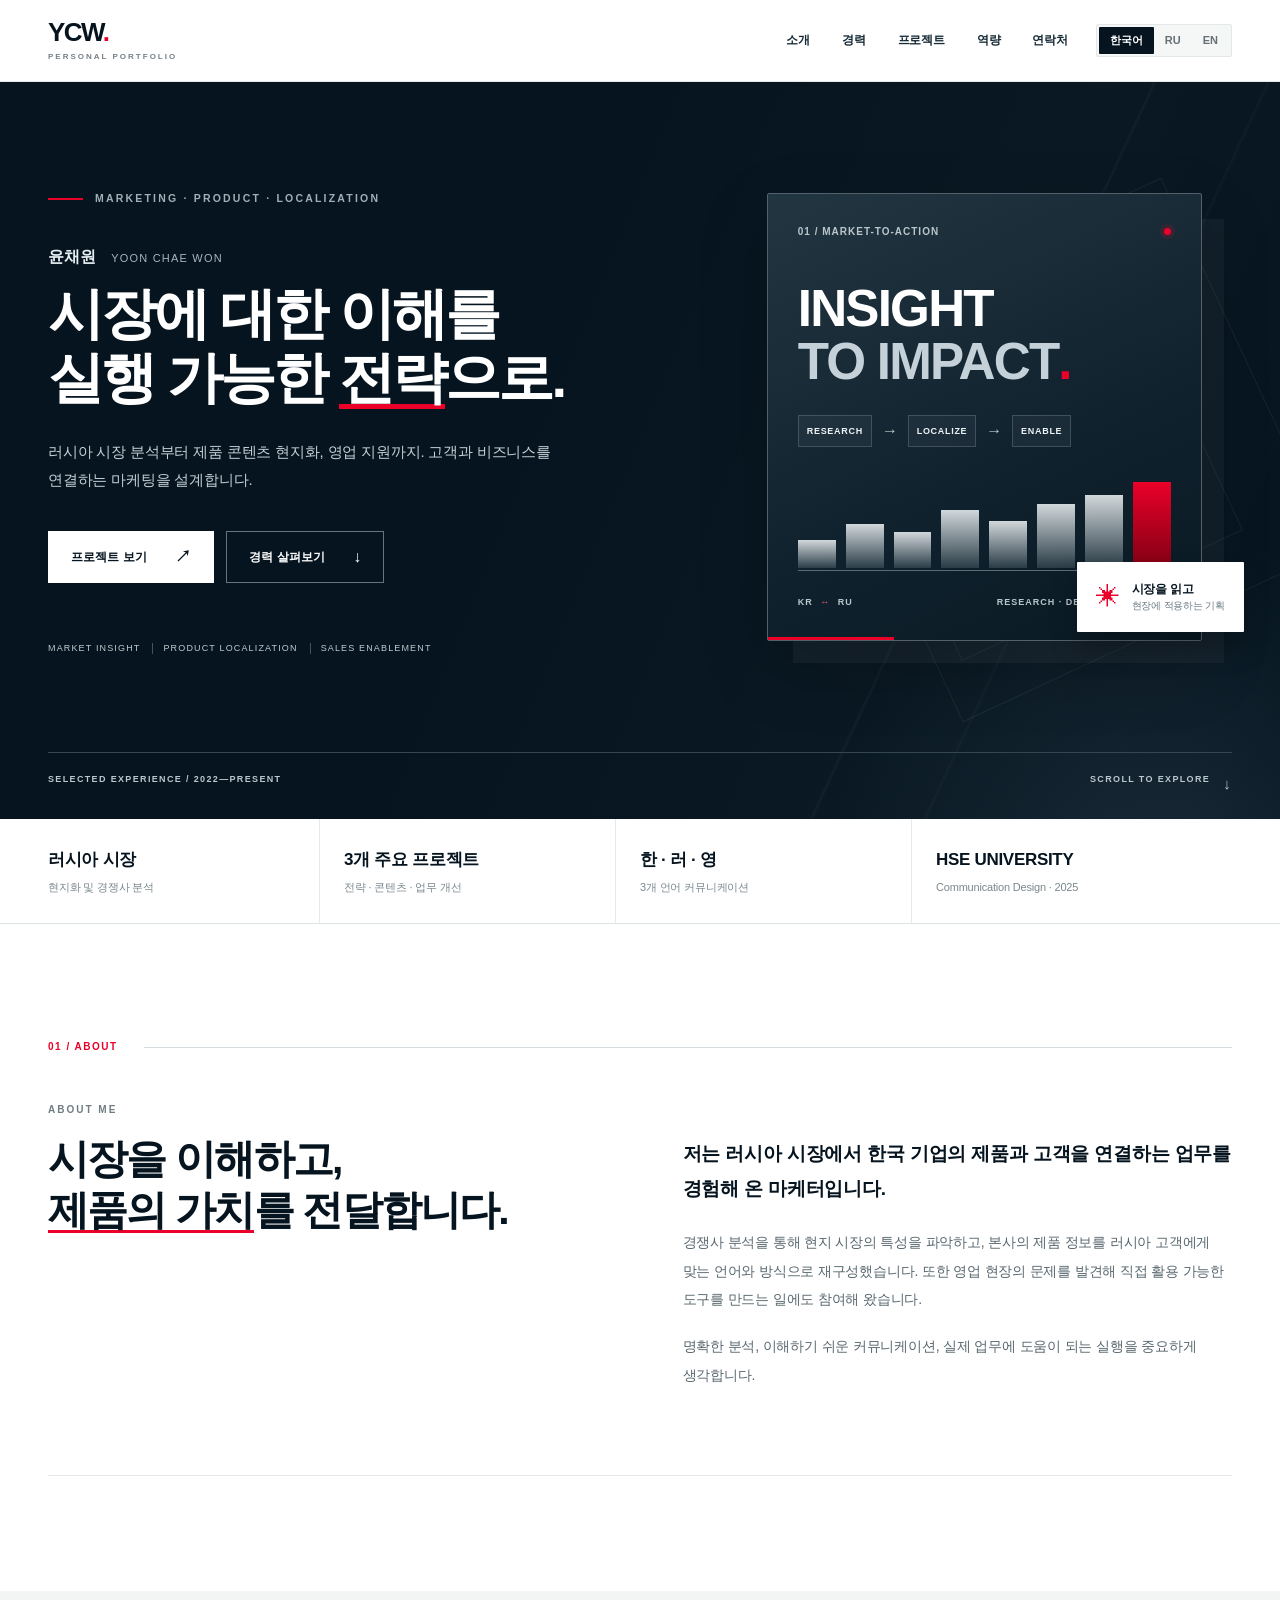
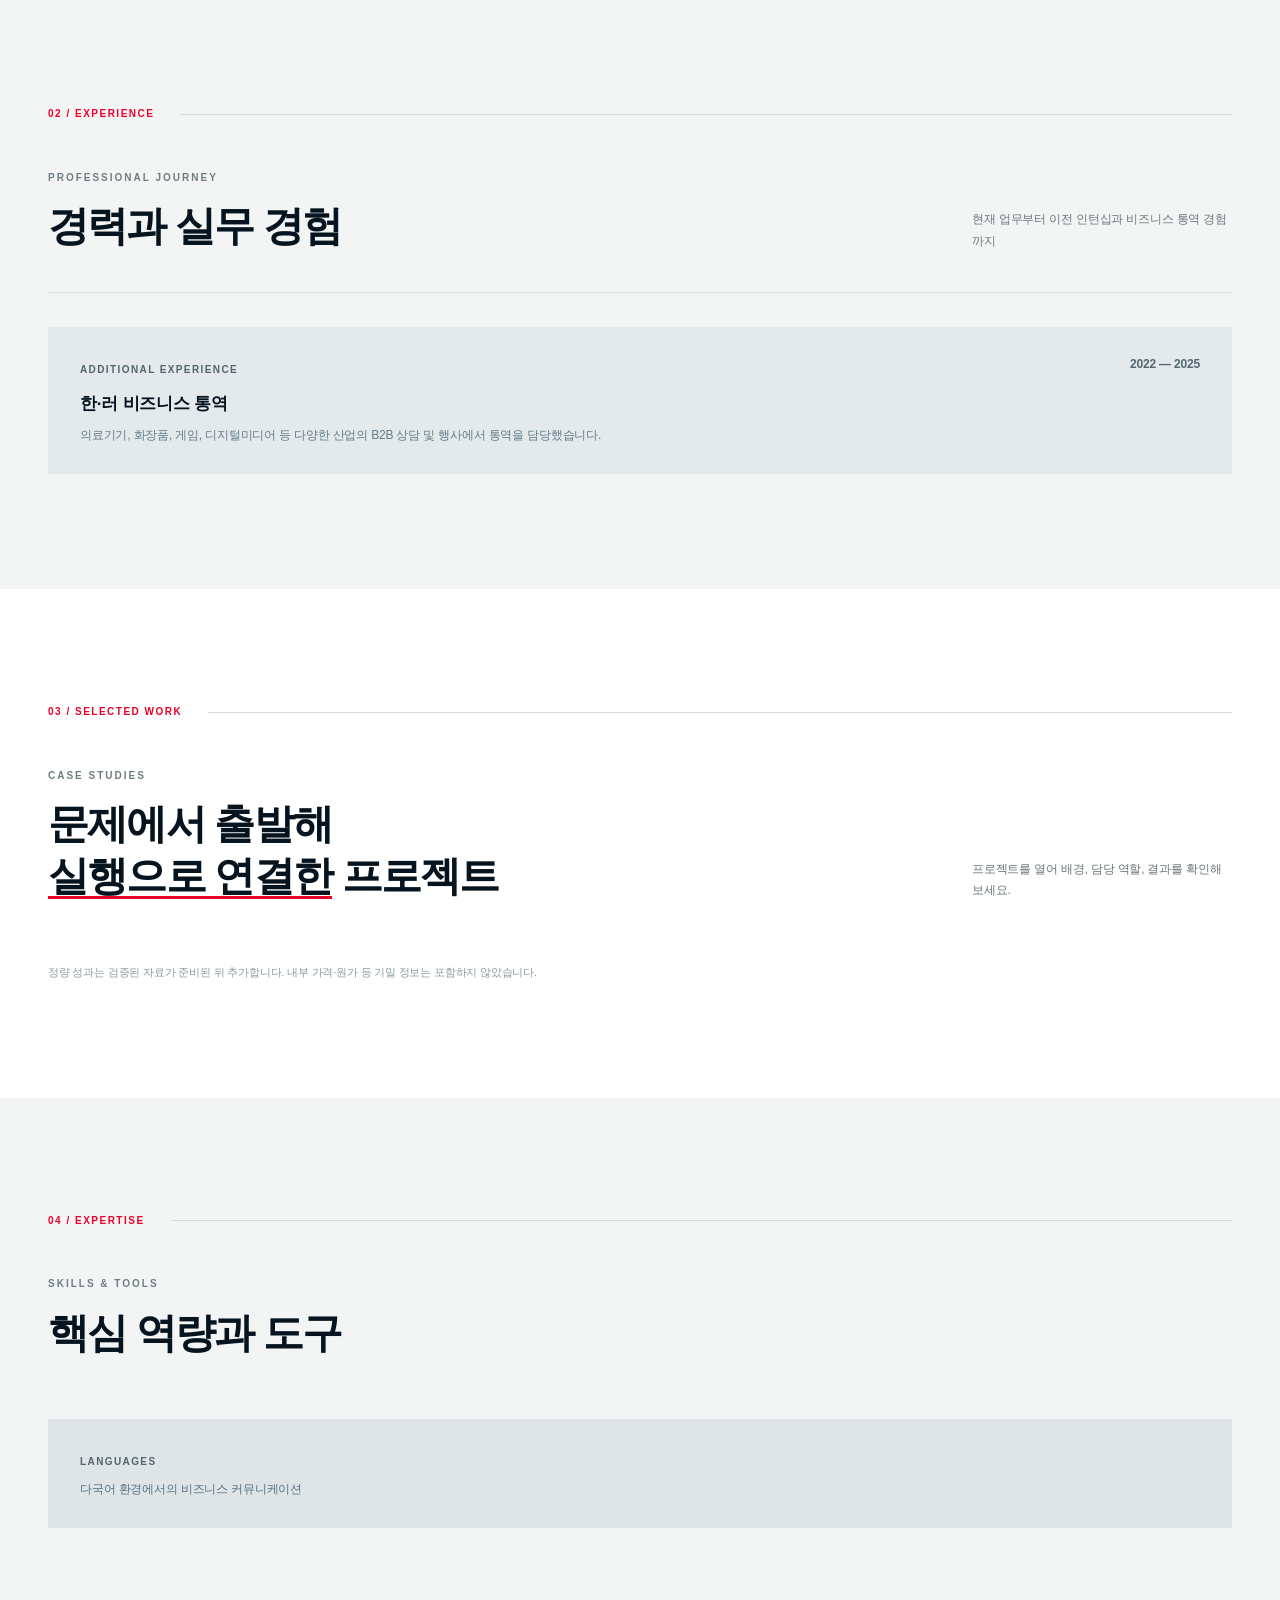
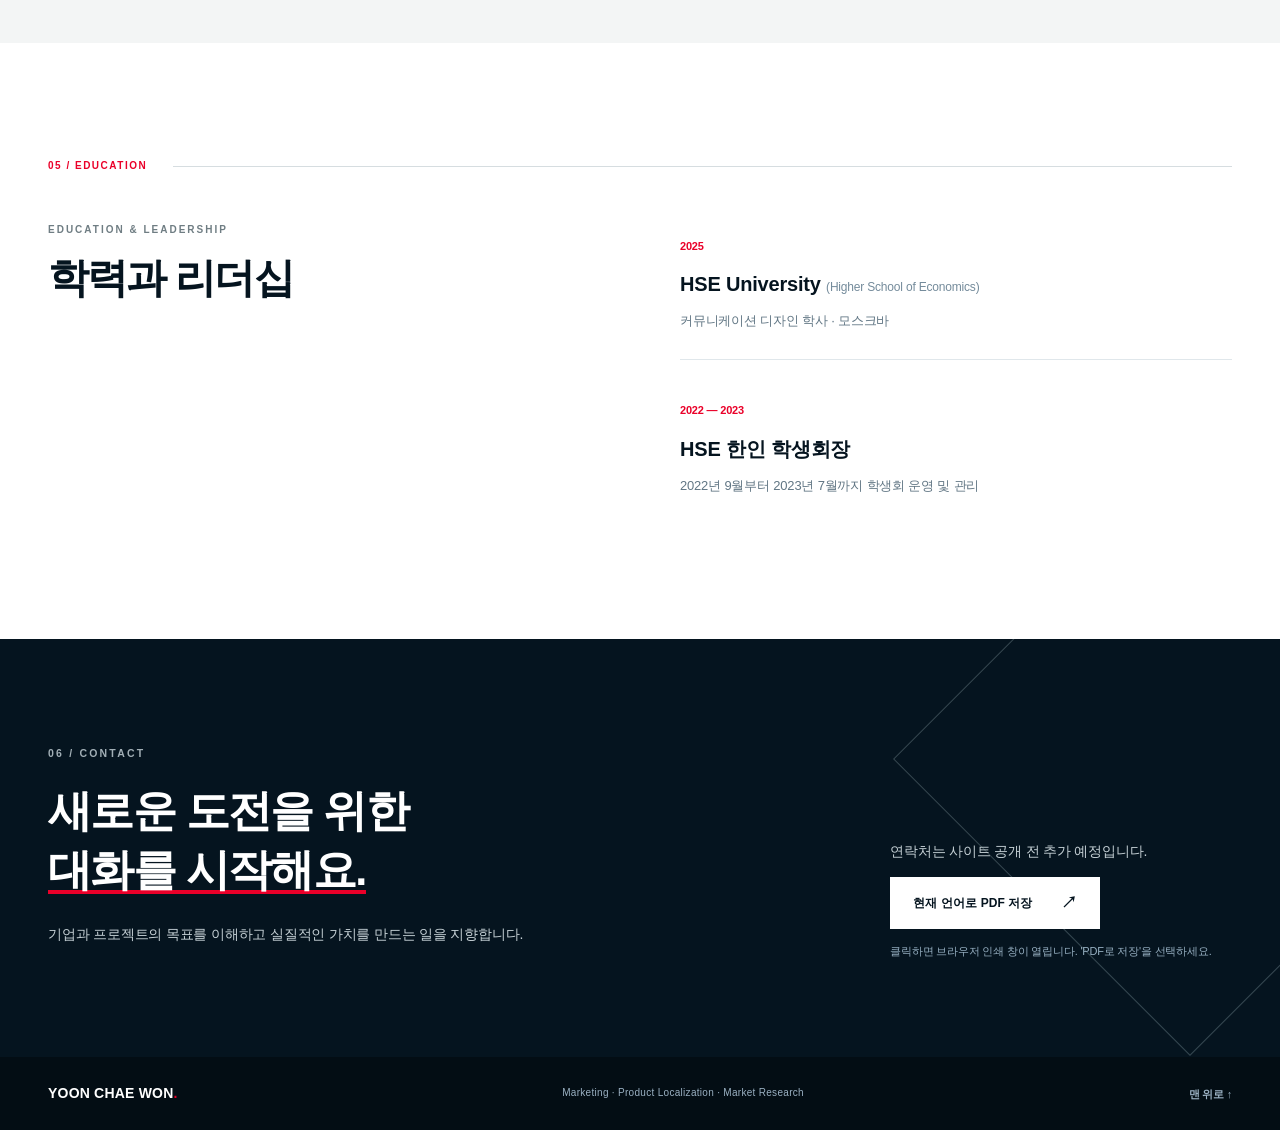
==== index.html @ 04b9f16e "Add initial multilingual portfolio website (KO/RU/EN)" ====
<!doctype html>
<html lang="ko">
<head>
  <meta charset="utf-8">
  <meta name="viewport" content="width=device-width, initial-scale=1">
  <meta name="color-scheme" content="light">
  <meta name="theme-color" content="#122c42">
  <meta name="description" content="윤채원 | 마케팅 전략, 러시아 시장 현지화, 제품 커뮤니케이션 포트폴리오">
  <title>윤채원 | Marketing & Product Portfolio</title>
  
  <style>
:root{--navy:#122c42;--navy-dark:#0d253a;--navy-mid:#1d3e58;--ink:#172a39;--muted:#617182;--accent:#88acc6;--line:#dce5eb;--wash:#f4f7f9;--white:#fff;--container:1200px}
*,*::before,*::after{box-sizing:border-box}
html{scroll-behavior:smooth;scroll-padding-top:100px}
body{margin:0;background:#fff;color:var(--ink);font-family:"Pretendard","Noto Sans KR","Apple SD Gothic Neo","Segoe UI",Arial,sans-serif;-webkit-font-smoothing:antialiased;line-height:1.65}
button,a{font:inherit}a{color:inherit;text-decoration:none}button{cursor:pointer}button:focus-visible,a:focus-visible,summary:focus-visible{outline:3px solid #76abdc;outline-offset:4px}::selection{background:#a2c3da;color:#0d253a}
.container{width:min(calc(100% - 96px),var(--container));margin-inline:auto}
.skip-link{position:absolute;top:-50px;left:12px;z-index:100;padding:9px 16px;background:#fff;color:#0d253a}.skip-link:focus{top:10px}
.site-header{height:84px;position:sticky;top:0;z-index:60;background:rgba(255,255,255,.97);border-bottom:1px solid #e8eef2;backdrop-filter:blur(12px)}
.header-inner{height:100%;display:flex;align-items:center;justify-content:space-between;gap:28px}.brand{display:flex;flex-direction:column;line-height:1.05;flex-shrink:0}.brand-mark{font-size:25px;letter-spacing:-1.35px;font-weight:850;color:var(--navy)}.brand-period,.footer-wordmark span{color:#78a2c1}.brand-tag{font-size:8.8px;font-weight:800;letter-spacing:2.7px;color:#8496a6;margin-top:7px}
.desktop-nav{display:flex;align-items:center;gap:32px;margin-left:auto}.desktop-nav a{font-size:13px;white-space:nowrap;font-weight:650;color:#465a6b;transition:color .2s}.desktop-nav a:hover{color:#0968a2}.header-actions{display:flex;align-items:center;gap:12px}.language-switch{display:flex;gap:3px;padding:4px;border:1px solid #e1e9ef;background:#f5f8fa;border-radius:100px;white-space:nowrap}.language-switch button{border:0;background:transparent;font-size:11px;font-weight:700;color:#70818d;padding:8px 11px;border-radius:100px;min-width:37px;line-height:1}.language-switch button[aria-pressed="true"]{background:var(--navy);color:#fff;box-shadow:0 2px 6px rgba(19,44,66,.15)}.language-switch button:hover:not([aria-pressed="true"]){color:var(--navy)}
.menu-toggle{display:none;border:0;background:transparent;width:32px;height:32px;padding:5px;flex-direction:column;gap:5px;justify-content:center}.menu-toggle span{display:block;height:2px;background:var(--navy);width:100%;transition:transform .2s,opacity .2s}.menu-toggle[aria-expanded="true"] span:first-child{transform:translateY(7px) rotate(45deg)}.menu-toggle[aria-expanded="true"] span:nth-child(2){opacity:0}.menu-toggle[aria-expanded="true"] span:nth-child(3){transform:translateY(-7px) rotate(-45deg)}.mobile-nav{display:none}
.hero{background:var(--navy);color:#fff;position:relative;overflow:hidden}.hero:after{content:"";position:absolute;bottom:-230px;right:-180px;width:650px;height:650px;background:radial-gradient(circle,rgba(79,131,166,.19),transparent 69%);pointer-events:none}.hero-grain{position:absolute;inset:0;pointer-events:none;background-image:linear-gradient(rgba(255,255,255,.018) 1px,transparent 1px),linear-gradient(90deg,rgba(255,255,255,.018) 1px,transparent 1px);background-size:64px 64px;mask-image:linear-gradient(to right,transparent 10%,black 90%)}
.hero-grid{min-height:670px;display:grid;grid-template-columns:1.15fr .85fr;align-items:center;gap:56px;position:relative;z-index:1;padding-block:90px 80px}.hero-content{max-width:690px}.eyebrow{font-weight:750;letter-spacing:2.2px;font-size:10.5px;display:flex;align-items:center;gap:12px;text-transform:uppercase}.eyebrow.light{color:#afc6d8}.eyebrow-line{width:34px;height:1px;background:#8bb7d6}.hero-person{margin:42px 0 12px;color:#b6ccdc;font-size:16px;font-weight:650;letter-spacing:.2px}.hero-person span{font-size:11px;letter-spacing:1.2px;margin-left:10px;font-weight:500;color:#88abc4}.hero h1{font-size:clamp(42px,4.25vw,70px);font-weight:750;letter-spacing:-2.6px;line-height:1.2;margin:0 0 26px;word-break:keep-all}.hero h1 em{font-style:normal;color:#9dc2dc}.hero-description{max-width:560px;margin:0;color:#ccdae5;font-size:16px;line-height:1.9;word-break:keep-all}.hero-buttons{display:flex;gap:12px;flex-wrap:wrap;margin-top:34px}.button{display:inline-flex;align-items:center;justify-content:space-between;gap:28px;min-height:48px;padding:13px 18px;border-radius:4px;border:1px solid transparent;font-size:12px;font-weight:800;line-height:1.4;transition:transform .2s,background .2s}.button:hover{transform:translateY(-2px)}.button-light{background:#fff;border-color:#fff;color:var(--navy)}.button-light:hover{background:#e8f2f8}.button-ghost{background:transparent;border-color:#6d879b;color:white}.button-ghost:hover{background:rgba(255,255,255,.08)}.button span:last-child{font-size:16px}.hero-keywords{display:flex;flex-wrap:wrap;gap:10px;margin-top:60px}.hero-keywords span{font-size:9px;letter-spacing:1.15px;color:#8aaac1;border-right:1px solid #506d83;padding-right:12px;line-height:1.2}.hero-keywords span:last-child{border:0}
.hero-visual{position:relative;height:455px;display:flex;align-items:center;justify-content:center;min-width:0}.visual-orbit{position:absolute;border-radius:50%;border:1px solid rgba(145,184,210,.13);aspect-ratio:1}.orbit-one{width:470px;top:0;right:4%}.orbit-two{width:330px;top:72px;right:19%}.visual-panel{position:relative;z-index:2;width:min(100%,435px);background:linear-gradient(158deg,#1d4562 0%,#14344d 55%,#102b42 100%);border:1px solid #42637b;border-radius:13px;padding:28px 26px 26px;box-shadow:0 22px 60px rgba(2,17,32,.25);transform:rotate(-3deg)}.visual-panel-top,.visual-panel-bottom{display:flex;justify-content:space-between;align-items:center;gap:10px;font-size:10px;letter-spacing:1px;color:#a9c4d8;font-weight:700}.online-dot{width:7px;height:7px;border-radius:50%;background:#a5c5d9;box-shadow:0 0 0 4px rgba(165,197,217,.09)}.visual-headline{font-size:clamp(36px,3.7vw,59px);line-height:1.03;font-weight:800;letter-spacing:-1.2px;margin:43px 0 26px;color:#fff}.visual-headline span{color:#7dabc9}.visual-headline b{color:#bed8e9}.flow-line{display:flex;gap:10px;align-items:center}.flow-step{font-size:9px;font-weight:800;color:#d8e7f1;letter-spacing:.7px;padding:8px;background:rgba(255,255,255,.07);border:1px solid rgba(175,207,229,.16);border-radius:3px}.flow-arrow{color:#8eacc3}.visual-chart{display:flex;align-items:end;height:100px;gap:10px;margin:24px 0;border-bottom:1px solid #57758a;padding-bottom:2px}.visual-chart i{flex:1;background:linear-gradient(0deg,rgba(145,191,220,.26),rgba(145,191,220,.82));height:var(--h);border-radius:3px 3px 0 0}.visual-chart i:nth-child(1){--h:29%}.visual-chart i:nth-child(2){--h:46%}.visual-chart i:nth-child(3){--h:38%}.visual-chart i:nth-child(4){--h:60%}.visual-chart i:nth-child(5){--h:49%}.visual-chart i:nth-child(6){--h:67%}.visual-chart i:nth-child(7){--h:76%}.visual-chart i:nth-child(8){--h:89%}.visual-panel-bottom{font-size:9px;color:#b6ccda}.arrow-exchange{color:#83afcb;padding:0 4px}.floating-note{position:absolute;z-index:3;right:-8px;bottom:16px;display:flex;align-items:center;gap:12px;padding:15px 19px;background:#eff5f8;color:var(--navy);border-radius:8px;box-shadow:0 12px 28px rgba(0,0,0,.15)}.note-star{color:#608ca9;font-size:24px}.floating-note strong,.floating-note small{display:block;line-height:1.5}.floating-note strong{font-size:12px}.floating-note small{font-size:10px;color:#668197}
.hero-bottom{position:relative;z-index:2;display:flex;justify-content:space-between;gap:10px;border-top:1px solid #3b566b;padding:19px 0 22px;color:#8ca8bb;font-size:9px;letter-spacing:1.35px;font-weight:700}.hero-bottom a{display:flex;gap:13px}.hero-bottom a span{font-size:15px}
.facts-strip{background:#f4f7f9;border-bottom:1px solid #e5ecf1}.facts-grid{display:grid;grid-template-columns:repeat(4,1fr)}.facts-grid>div{padding:27px 20px 27px 0;border-right:1px solid #dfe7ed;margin-right:24px;display:flex;flex-direction:column;justify-content:center;gap:4px}.facts-grid>div:last-child{border-right:none;margin-right:0}.fact-title{font-size:17px;letter-spacing:-.3px;font-weight:800;color:#19354a}.fact-sub{font-size:11px;color:#718392}
.section{padding:112px 0}.section-about{background:#fff}.section-experience,.section-expertise{background:#f6f8fa}.section-top{display:flex;gap:26px;align-items:center;margin-bottom:47px}.section-number{font-size:10px;letter-spacing:1.5px;color:#7391a4;font-weight:800;white-space:nowrap}.section-rule{height:1px;background:#dde6ec;flex:1}.section-kicker{font-size:10px;font-weight:850;letter-spacing:2px;color:#7b9ab1;margin:0 0 15px}.section-heading{font-size:clamp(30px,3.2vw,48px);line-height:1.3;font-weight:780;letter-spacing:-1.8px;color:#142c40;margin:0;word-break:keep-all}.section-heading em{font-style:normal;color:#5e87a2}.section-heading-row{display:flex;justify-content:space-between;align-items:end;gap:40px;margin-bottom:40px}.section-note{max-width:260px;font-size:12px;color:#778a99;line-height:1.8;margin:0}
.about-layout{display:grid;grid-template-columns:1fr 1fr;gap:85px;align-items:start}.about-text{padding-top:35px}.about-text p{font-size:14px;line-height:2.05;color:#60717f;margin:0 0 18px;word-break:keep-all}.about-text .lead{font-size:19px;font-weight:720;color:#1e384c;line-height:1.8;margin-bottom:22px}.principle-grid{display:grid;grid-template-columns:repeat(3,1fr);border-top:1px solid var(--line);margin-top:68px}.principle{padding:30px 34px 0 0;border-right:1px solid var(--line);margin-right:30px}.principle:last-child{border:0;margin-right:0}.principle-num{color:#7695ac;font-size:11px;font-weight:850;letter-spacing:1px}.principle h3{color:var(--navy);font-size:16px;margin:19px 0 9px}.principle p{font-size:12px;color:#6d7f8c;line-height:1.85;margin:0;word-break:keep-all}
.timeline{border-top:1px solid #dbe5ec}.timeline-item{display:grid;grid-template-columns:180px 1fr;gap:38px;padding:30px 0;border-bottom:1px solid #dbe5ec}.timeline-date{font-size:12px;font-weight:750;color:#72899b;padding-top:3px;white-space:nowrap}.timeline-head{display:flex;justify-content:space-between;align-items:flex-start;gap:20px}.timeline-head h3{margin:0 0 4px;font-size:21px;letter-spacing:-.6px;color:#152e41}.timeline-role{font-size:12px;color:#5b768b;font-weight:720;margin:0}.timeline-tag{font-size:9px;color:#4c748e;border:1px solid #d1e0e8;padding:5px 9px;border-radius:999px;white-space:nowrap}.timeline-copy{display:grid;grid-template-columns:repeat(2,1fr);gap:0 32px;margin:17px 0 0;padding-left:16px}.timeline-copy li{font-size:12px;color:#607483;line-height:1.85;padding-left:4px;margin:4px 0}.additional-experience{margin-top:34px;background:#eaf1f6;padding:28px 32px;display:flex;justify-content:space-between;gap:24px;border-radius:6px}.mini-label{font-size:10px;letter-spacing:1.4px;font-weight:800;color:#6b91aa}.additional-experience h3{font-size:17px;margin:8px 0 7px}.additional-experience p{font-size:12px;color:#637b8c;margin:0;line-height:1.8}.additional-date{font-size:12px;font-weight:750;color:#6b91aa;white-space:nowrap}
.section-projects{background:white}.project-list{display:grid;gap:22px}.project-card{display:grid;grid-template-columns:40% 60%;border:1px solid #dce6ec;border-radius:9px;overflow:hidden;transition:box-shadow .2s,border-color .2s}.project-card:hover{box-shadow:0 16px 34px rgba(21,51,75,.07);border-color:#c4d4df}.project-visual{position:relative;overflow:hidden;background:#173d58;color:#fff;min-height:300px;padding:28px;display:flex;flex-direction:column;justify-content:space-between}.project-visual.project-2{background:#254960}.project-visual.project-3{background:#304d60}.project-visual::before{content:"";position:absolute;width:300px;height:300px;border:1px solid rgba(255,255,255,.13);border-radius:50%;right:-135px;top:-100px}.project-visual::after{content:"";position:absolute;width:180px;height:180px;border:1px solid rgba(255,255,255,.10);border-radius:50%;left:-65px;bottom:-85px}.project-visual-top,.project-visual-bottom{position:relative;z-index:1;font-size:9px;font-weight:750;letter-spacing:1.2px;color:#afcadc}.project-visual-mid{position:relative;z-index:1;letter-spacing:-2px;font-size:clamp(36px,4.4vw,68px);font-weight:800;line-height:1.05;color:#fff}.project-visual-mid span{color:#9fc6df;display:block}.project-body{padding:35px 37px;display:flex;flex-direction:column;justify-content:center;min-width:0}.project-index{font-weight:800;letter-spacing:1.4px;font-size:10px;color:#7d9caf}.project-body h3{font-size:23px;line-height:1.45;letter-spacing:-.7px;color:#142e42;margin:12px 0 10px;word-break:keep-all}.project-summary{font-size:13px;color:#617585;line-height:1.9;margin:0 0 20px;word-break:keep-all}.project-tags{display:flex;gap:7px;flex-wrap:wrap;margin-bottom:21px}.project-tags span{border-radius:20px;padding:5px 9px;background:#eef3f6;color:#5b7a90;font-size:10px;font-weight:650}.project-details{border-top:1px solid #e3ebef;padding-top:13px}.project-details summary{list-style:none;display:flex;justify-content:space-between;gap:20px;align-items:center;cursor:pointer;color:#234c69;font-size:12px;font-weight:800}.project-details summary::-webkit-details-marker{display:none}.project-details summary::after{content:"+";font-size:20px;font-weight:400;color:#527d99}.project-details[open] summary::after{content:"−"}.project-detail-content{padding:18px 0 2px}.project-detail-content h4{font-size:11px;color:#2a4e67;margin:16px 0 5px;text-transform:uppercase;letter-spacing:.6px}.project-detail-content p{font-size:12px;line-height:1.9;margin:0;color:#627688}.project-detail-content a{display:inline-block;color:#17577f;border-bottom:1px solid #b3cfdf;font-size:12px;font-weight:750;margin-top:15px}.project-disclaimer{margin:21px 0 0;color:#8a9aa6;font-size:11px;line-height:1.8}
.expertise-grid{display:grid;grid-template-columns:repeat(2,1fr);gap:16px}.expertise-card{background:#fff;border:1px solid #e3eaef;border-radius:7px;padding:30px;min-height:205px}.expertise-n{font-size:11px;font-weight:800;color:#7295af}.expertise-card h3{font-size:19px;color:#183649;margin:20px 0 11px}.expertise-card p{font-size:12px;color:#627684;margin:0;line-height:1.9}.language-panel{margin-top:20px;border-radius:7px;background:#dfeaf1;padding:28px 32px;display:flex;align-items:center;justify-content:space-between;gap:25px}.language-panel p{font-size:12px;color:#547186;margin:7px 0 0}.spoken-languages{display:flex;gap:28px;flex-wrap:wrap}.spoken-languages>div{display:flex;flex-direction:column;gap:4px}.spoken-languages strong{font-size:14px;color:#1a3b53}.spoken-languages small{font-size:10px;color:#60829c}
.section-education{background:#fff}.education-grid{display:grid;grid-template-columns:1fr 1fr;gap:80px}.edu-items article{padding:10px 0 28px;border-bottom:1px solid #e0e7eb;margin-bottom:26px}.edu-items article:last-child{border-bottom:none;margin-bottom:0}.edu-year{font-size:11px;color:#7694a8;font-weight:750}.edu-items h3{font-size:20px;color:#16354a;margin:10px 0 9px}.edu-items h3 small{font-size:12px;font-weight:500;color:#748b9b}.edu-items p{font-size:13px;color:#617684;margin:0}
.contact-section{background:#102a40;color:#fff;padding:95px 0;position:relative;overflow:hidden}.contact-section:before{content:"";position:absolute;width:420px;height:420px;border:1px solid #2b4d65;border-radius:50%;right:-120px;top:-90px}.contact-layout{display:grid;grid-template-columns:1.4fr .6fr;gap:45px;position:relative;align-items:end}.contact-layout h2{font-size:clamp(34px,3.4vw,52px);line-height:1.35;letter-spacing:-1.6px;margin:20px 0 22px}.contact-layout h2 em{font-style:normal;color:#a7c9df}.contact-layout>div>p:not(.eyebrow){color:#bfceda;font-size:14px;line-height:1.9;max-width:530px}.contact-actions{display:flex;flex-direction:column;align-items:flex-start;gap:12px}.contact-actions .contact-status{color:#d4e1e9;font-size:13px;margin:0}.contact-actions .button{cursor:pointer}.print-hint{font-size:11px!important;color:#98b1c3!important;margin:0}.site-footer{background:#0a1e2e;color:#9ab0c2;padding:25px 0}.footer-inner{display:flex;align-items:center;justify-content:space-between;gap:18px}.footer-wordmark{font-weight:850;font-size:14px;letter-spacing:.2px;color:#fff}.footer-inner>span:nth-child(2){font-size:10px;letter-spacing:.3px}.footer-inner a{font-size:11px;font-weight:750}
@media(max-width:1120px){.desktop-nav{gap:17px}.container{width:min(calc(100% - 64px),var(--container))}.hero-grid{gap:30px}.hero-visual{height:410px}.visual-panel{padding:22px}.visual-headline{font-size:43px}.visual-chart{height:75px}.hero-grid{min-height:615px}.hero h1{font-size:50px}.about-layout{gap:50px}.education-grid{gap:50px}}
@media(max-width:900px){.desktop-nav{display:none}.menu-toggle{display:flex}.site-header{height:72px}.mobile-nav:not([hidden]){display:flex;flex-direction:column;gap:0;position:absolute;top:72px;left:0;right:0;background:#fff;box-shadow:0 16px 28px rgba(22,47,64,.10);padding:12px 32px 19px}.mobile-nav a{padding:12px 0;border-bottom:1px solid #eef1f4;font-size:13px;font-weight:700}.hero-grid{grid-template-columns:1fr;gap:0;min-height:unset;padding-top:77px;padding-bottom:65px}.hero-content{max-width:750px}.hero h1{font-size:56px}.hero-visual{margin-top:35px;height:370px;max-width:600px;margin-inline:auto;width:100%}.visual-panel{width:400px}.floating-note{right:0}.hero-keywords{margin-top:38px}.facts-grid{grid-template-columns:repeat(2,1fr)}.facts-grid>div:nth-child(2){border-right:none;margin-right:0}.facts-grid>div:nth-child(n+3){border-top:1px solid #dfe7ed}.section{padding:80px 0}.section-top{margin-bottom:32px}.project-card{grid-template-columns:1fr}.project-visual{min-height:225px}.project-visual-mid{font-size:60px}.project-body{padding:29px}.timeline-item{grid-template-columns:160px 1fr}.about-layout{gap:36px}}
@media(max-width:650px){.container{width:calc(100% - 36px)}.site-header{height:68px}.header-inner{gap:8px}.brand-mark{font-size:22px}.brand-tag{font-size:7px;letter-spacing:2px}.language-switch{padding:3px;gap:1px}.language-switch button{font-size:10px;min-width:33px;padding:8px 7px}.header-actions{gap:7px}.mobile-nav:not([hidden]){top:68px;padding-inline:18px}.hero-grid{padding-top:60px;padding-bottom:40px}.hero-person{margin-top:33px;font-size:14px}.hero-person span{font-size:10px}.hero h1{font-size:clamp(35px,9vw,52px);letter-spacing:-1.5px}.hero-description{font-size:13px;line-height:1.85}.hero-buttons{gap:8px;margin-top:27px}.button{min-height:44px;padding:11px 13px;gap:15px;font-size:11px}.hero-keywords{margin-top:34px;gap:7px}.hero-keywords span{font-size:8px;padding-right:8px}.hero-visual{height:310px;margin-top:35px}.visual-panel{width:min(92%,350px);padding:18px 17px;transform:rotate(-2deg)}.visual-headline{font-size:clamp(32px,10vw,47px);margin:25px 0 19px}.visual-chart{height:54px;gap:7px;margin:18px 0}.flow-line{gap:5px}.flow-step{font-size:7px;padding:6px 5px}.flow-arrow{font-size:10px}.visual-panel-top,.visual-panel-bottom{font-size:8px}.floating-note{right:-2px;bottom:0;padding:10px 11px}.floating-note strong{font-size:11px}.floating-note small{font-size:9px}.orbit-one{width:360px;right:-10%}.orbit-two{width:260px;right:12%}.hero-bottom{font-size:7px;letter-spacing:.7px}.facts-grid>div{padding:18px 7px 18px 0;margin-right:12px}.fact-title{font-size:14px}.fact-sub{font-size:10px}.section{padding:68px 0}.section-top{margin-bottom:25px;gap:13px}.section-heading{font-size:clamp(28px,7vw,38px);letter-spacing:-1.1px}.section-heading-row{flex-direction:column;align-items:start;gap:15px;margin-bottom:28px}.section-note{max-width:100%}.about-layout{grid-template-columns:1fr;gap:0}.about-text{padding-top:24px}.about-text .lead{font-size:16px}.about-text p{font-size:13px}.principle-grid{grid-template-columns:1fr;margin-top:34px}.principle{border-right:0;border-bottom:1px solid var(--line);padding:19px 0;margin:0}.principle:last-child{border:0}.principle h3{margin:9px 0 6px}.timeline-item{grid-template-columns:1fr;gap:8px;padding:25px 0}.timeline-head h3{font-size:18px}.timeline-copy{grid-template-columns:1fr;gap:0;margin-top:12px}.timeline-tag{font-size:8px}.additional-experience{padding:21px;flex-direction:column;gap:8px}.project-visual{min-height:205px;padding:23px}.project-visual-mid{font-size:50px}.project-body{padding:23px}.project-body h3{font-size:20px}.expertise-grid,.education-grid,.contact-layout{grid-template-columns:1fr;gap:12px}.expertise-card{min-height:0;padding:25px}.language-panel{align-items:start;flex-direction:column;padding:24px}.spoken-languages{gap:22px}.education-grid{gap:25px}.edu-items h3{font-size:18px}.contact-section{padding:75px 0}.contact-layout{gap:25px}.contact-layout h2{font-size:clamp(31px,8vw,43px)}.footer-inner{flex-wrap:wrap;gap:10px}.footer-inner>span:nth-child(2){order:3;width:100%}}
@media(prefers-reduced-motion:reduce){html{scroll-behavior:auto}*,*::before,*::after{animation-duration:.01ms!important;transition:none!important}}
@media print{@page{size:A4;margin:12mm}html{scroll-behavior:auto}body{color:#000!important;background:#fff!important;font-size:10pt}a{color:inherit}.site-header,.hero-visual,.hero-bottom,.hero-buttons,.hero-keywords,.facts-strip,.contact-section,.site-footer,.project-disclaimer,.project-details summary,.skip-link{display:none!important}.container{width:100%!important}.hero{background:#fff!important;color:#000!important}.hero-grid{min-height:0;display:block;padding:0 0 25px}.hero-person,.hero-person span,.hero-description,.eyebrow.light,.hero h1,.hero h1 em{color:#000!important}.hero h1{font-size:27pt}.hero-description{font-size:10pt}.section{padding:20px 0!important;break-inside:avoid}.section-top{margin-bottom:12px}.section-heading{font-size:20pt}.about-layout,.education-grid{gap:25px}.about-text{padding-top:0}.principle-grid{margin-top:20px}.principle{padding:14px 15px 0 0}.timeline-item{padding:12px 0;break-inside:avoid}.section-experience,.section-expertise{background:#fff!important}.project-card{break-inside:avoid;grid-template-columns:1fr;box-shadow:none!important;margin-bottom:8px}.project-visual{display:none}.project-body{padding:14px}.project-details[open] .project-detail-content{display:block}.project-details:not([open]) .project-detail-content{display:none}.expertise-card{min-height:0;padding:12px}.expertise-card h3{margin:5px 0}.expertise-grid{gap:8px}.language-panel{background:#fff;padding:14px}.edu-items article{padding-bottom:14px;margin-bottom:12px}.print-visible{display:block!important}}

/* -----------------------------------------------------------
   Visual concept v2: inspired by the high-contrast, editorial,
   product-first design language of Kia websites. Independent
   personal portfolio; Kia logos and assets are not reproduced.
   ----------------------------------------------------------- */
:root{--navy:#05141f;--navy-dark:#030d14;--navy-mid:#152b35;--ink:#05141f;--muted:#5b6871;--accent:#ea0029;--line:#e4e8eb;--wash:#f5f6f6;--white:#fff;--container:1240px}
body{background:#fff;color:#05141f;letter-spacing:-.012em}
::selection{background:#ea0029;color:#fff}
button:focus-visible,a:focus-visible,summary:focus-visible{outline-color:#ea0029}
.site-header{height:82px;background:#fff;border-bottom:1px solid #e6eaec;box-shadow:none}
.brand-mark{color:#05141f;font-size:26px;letter-spacing:-1.5px}.brand-period,.footer-wordmark span{color:#ea0029}
.brand-tag{color:#778087;letter-spacing:2px;font-size:8px}
.desktop-nav a{color:#152a35;font-weight:750;font-size:12px}.desktop-nav a:hover{color:#ea0029}
.language-switch{border-radius:2px;background:#f5f6f6;border-color:#e2e7e8;gap:0;padding:2px}.language-switch button{border-radius:1px;color:#657077;font-weight:800}.language-switch button[aria-pressed="true"]{background:#05141f;color:white;box-shadow:none}
.menu-toggle span{background:#05141f}
.hero{background:#05141f;color:#fff;isolation:isolate}
.hero::before{content:"";position:absolute;inset:0;background:linear-gradient(112deg,transparent 40%,rgba(255,255,255,.02) 70%,transparent 100%);pointer-events:none}
.hero:after{width:750px;height:700px;right:-260px;bottom:-410px;background:radial-gradient(circle,rgba(71,93,107,.28),transparent 67%);z-index:-1}
.hero-grain{background-image:linear-gradient(115deg,transparent 71%,rgba(255,255,255,.035) 71.1%,transparent 71.3%),linear-gradient(115deg,transparent 78%,rgba(255,255,255,.028) 78.1%,transparent 78.3%);background-size:100% 100%;mask-image:none}
.hero-grid{grid-template-columns:1.12fr .88fr;gap:58px;min-height:670px;padding-block:78px 78px}
.hero-person{color:#e6eff3;margin:36px 0 12px;font-weight:740}.hero-person span{color:#a7b5be}
.eyebrow.light{color:#a2afb6}.eyebrow-line{height:2px;background:#ea0029;width:35px}
.hero h1{font-size:clamp(43px,4.4vw,72px);letter-spacing:-2.9px;font-weight:850;line-height:1.14;margin-bottom:28px}.hero h1 em{color:#fff;box-shadow:inset 0 -5px #ea0029}
.hero-description{color:#c6d0d6;font-size:15px;line-height:1.85;max-width:555px}
.hero-buttons{margin-top:37px}.button{border-radius:0;min-height:52px;font-size:12px;padding:14px 22px;letter-spacing:.1px}
.button-light{background:#fff;color:#05141f}.button-light:hover{background:#e8ebed}.button-ghost{border-color:#64757d;background:transparent}.button-ghost:hover{border-color:#fff}
.hero-keywords{margin-top:60px}.hero-keywords span{font-size:9px;color:#c2cbd0;border-right:1px solid #45535b}
.visual-orbit{border-radius:0;border:1px solid rgba(255,255,255,.06);transform:rotate(-25deg)}.orbit-one{width:410px;right:-7%;top:55px}.orbit-two{width:310px;right:8%;top:110px}
.visual-panel{transform:rotate(0);border-radius:2px;background:linear-gradient(155deg,#223641 0%,#10222e 58%,#091923 100%);border:1px solid #53626a;box-shadow:24px 24px 0 -2px rgba(255,255,255,.04),0 26px 70px rgba(0,0,0,.2);padding:30px}
.visual-panel::after{content:"";height:3px;position:absolute;left:0;bottom:0;right:0;background:linear-gradient(90deg,#ea0029 0 29%,transparent 29%)}
.visual-panel-top,.visual-panel-bottom{color:#bac6cb}.online-dot{background:#ea0029;box-shadow:0 0 0 4px rgba(234,0,41,.15)}
.visual-headline{letter-spacing:-1.8px;font-size:clamp(40px,4vw,63px)}.visual-headline span{color:#c4d1d9}.visual-headline b{color:#ea0029}
.flow-step{background:rgba(255,255,255,.045);color:#ecf2f5;border:1px solid rgba(255,255,255,.16);border-radius:0}.flow-arrow{color:#bec6c9}
.visual-chart{border-bottom-color:#5a6b71}.visual-chart i{border-radius:0;background:linear-gradient(0deg,rgba(156,176,185,.2),rgba(236,241,243,.88))}.visual-chart i:last-child{background:linear-gradient(0deg,#800014,#ea0029)}
.arrow-exchange{color:#f65f77}.floating-note{background:#fff;color:#05141f;border-radius:1px;box-shadow:0 17px 28px rgba(0,0,0,.23);right:-12px;bottom:13px}
.note-star{color:#ea0029}.floating-note small{color:#697a83}.hero-bottom{border-top:1px solid #344751;color:#bbc6cd}
.facts-strip{background:#fff;border-bottom:1px solid #dce3e6}.facts-grid>div{border-color:#e5eaec}.fact-title{color:#05141f;font-size:17px}.fact-sub{color:#7a878d}
.section-about{background:#fff}.section-experience,.section-expertise{background:#f3f5f5}.section{padding-block:115px}.section-number{color:#ea0029;font-weight:850}.section-rule{background:#d6dde0}.section-kicker{color:#6f7d83}.section-heading{color:#05141f;font-weight:800;line-height:1.25}.section-heading em{color:#05141f;box-shadow:inset 0 -3px #ea0029}.section-note{color:#6c777c}
.about-text .lead{color:#05141f}.about-text p{color:#59686f}.principle-num{color:#ea0029}.principle h3{color:#05141f}.principle p{color:#657178}
.timeline{border-color:#dbe1e3}.timeline-item{border-color:#dbe1e3}.timeline-date{color:#64737a}.timeline-head h3{color:#05141f}.timeline-role{color:#3b5360}.timeline-tag{border-radius:1px;border-color:#cdd7da;color:#375260}.timeline-copy li{color:#5b6e77}.additional-experience{background:#e4e9eb;border-radius:0}.mini-label{color:#52646d}.additional-date{color:#536771}
.project-list{gap:19px}.project-card{border-radius:0;border-color:#dce1e3}.project-card:hover{border-color:#9aaab1;box-shadow:0 14px 34px rgba(5,20,31,.075)}
.project-visual,.project-visual.project-2,.project-visual.project-3{background:#05141f}
.project-visual.project-2{background:#142833}.project-visual.project-3{background:#223640}
.project-visual::before,.project-visual::after{border-radius:0;transform:rotate(40deg)}.project-visual-top,.project-visual-bottom{color:#b9c7ce}.project-visual-mid span{color:#fff}.project-visual-mid::after{content:"";display:block;margin-top:20px;width:70px;height:4px;background:#ea0029}
.project-index{color:#ea0029}.project-body h3{color:#05141f}.project-summary{color:#5b6b72}.project-tags span{border-radius:1px;background:#eef0f1;color:#344851}.project-details summary,.project-detail-content a{color:#05141f}.project-details summary::after{color:#ea0029}
.expertise-card{border-radius:0;border-color:#dee4e6}.expertise-n{color:#ea0029}.expertise-card h3{color:#05141f}.expertise-card p{color:#637078}.language-panel{border-radius:0;background:#dfe5e7}.spoken-languages strong{color:#05141f}.spoken-languages small{color:#526974}
.section-education{background:#fff}.edu-year{color:#ea0029}.edu-items h3{color:#05141f}
.contact-section{background:#05141f}.contact-section:before{border-radius:0;transform:rotate(45deg);border-color:#354650}.contact-layout h2 em{color:#fff;box-shadow:inset 0 -4px #ea0029}.contact-layout>div>p:not(.eyebrow){color:#c5d0d5}.contact-actions .contact-status{color:#c5d0d5}.site-footer{background:#030d14}
@media(max-width:900px){.hero-grid{grid-template-columns:1fr}.hero-visual{max-width:600px}.hero h1{font-size:clamp(41px,6.2vw,62px)}}
@media(max-width:650px){.site-header{height:68px}.hero-grid{padding-top:55px}.hero h1{font-size:clamp(36px,9vw,53px);letter-spacing:-1.8px}.hero-person{margin-top:28px}.hero-visual{height:310px}.visual-panel{padding:20px}.visual-headline{font-size:clamp(33px,9vw,47px)}.section{padding-block:68px}.section-heading{font-size:clamp(28px,7vw,38px)}.floating-note{right:0}}
@media print{.hero{background:#fff!important}.hero h1 em,.section-heading em{box-shadow:none!important}.project-card{border-radius:0!important}}

</style>
  <script defer>
'use strict';

/*
 * Three-language portfolio: every visible content string is defined below.
 * Add a contact email to SITE_CONTACT_EMAIL when you are ready to publish.
 * Avoid entering private internal company data or unverified performance metrics.
 */
const SITE_CONTACT_EMAIL = '';

const content = {
  ko: {
    pageTitle: '윤채원 | 마케팅·제품 현지화 포트폴리오',
    metaDescription: '윤채원 | 러시아 시장 분석, 제품 현지화, 마케팅 기획 및 영업 지원 포트폴리오',
    skip:'본문으로 건너뛰기', navAbout:'소개', navExperience:'경력', navProjects:'프로젝트', navExpertise:'역량', navContact:'연락처', menuLabel:'메뉴 열기', menuClose:'메뉴 닫기',
    heroLabel:'MARKETING · PRODUCT · LOCALIZATION',
    heroName:'윤채원 <span>YOON CHAE WON</span>',
    heroTitle:'시장에 대한 이해를<br>실행 가능한 <em>전략</em>으로.',
    heroDescription:'러시아 시장 분석부터 제품 콘텐츠 현지화, 영업 지원까지. 고객과 비즈니스를 연결하는 마케팅을 설계합니다.',
    viewProjects:'프로젝트 보기', viewExperience:'경력 살펴보기', visualNoteStrong:'시장을 읽고',visualNoteSmall:'현장에 적용하는 기획',
    factOneValue:'러시아 시장',factOneLabel:'현지화 및 경쟁사 분석',factTwoValue:'3개 주요 프로젝트',factTwoLabel:'전략 · 콘텐츠 · 업무 개선',factThreeValue:'한 · 러 · 영',factThreeLabel:'3개 언어 커뮤니케이션',factFourLabel:'커뮤니케이션 디자인 학사 · 2025',
    aboutKicker:'ABOUT ME', aboutTitle:'시장을 이해하고,<br><em>제품의 가치</em>를 전달합니다.',
    aboutLead:'저는 러시아 시장에서 한국 기업의 제품과 고객을 연결하는 업무를 경험해 온 마케터입니다.',
    aboutBody:'경쟁사 분석을 통해 현지 시장의 특성을 파악하고, 본사의 제품 정보를 러시아 고객에게 맞는 언어와 방식으로 재구성했습니다. 또한 영업 현장의 문제를 발견해 직접 활용 가능한 도구를 만드는 일에도 참여해 왔습니다.',
    aboutFoot:'명확한 분석, 이해하기 쉬운 커뮤니케이션, 실제 업무에 도움이 되는 실행을 중요하게 생각합니다.',
    experienceKicker:'PROFESSIONAL JOURNEY',experienceTitle:'경력과 실무 경험',experienceNote:'현재 업무부터 이전 인턴십과 비즈니스 통역 경험까지',
    additionalTitle:'한·러 비즈니스 통역',additionalBody:'의료기기, 화장품, 게임, 디지털미디어 등 다양한 산업의 B2B 상담 및 행사에서 통역을 담당했습니다.',
    projectsKicker:'CASE STUDIES',projectsTitle:'문제에서 출발해<br><em>실행으로 연결한</em> 프로젝트',projectsNote:'프로젝트를 열어 배경, 담당 역할, 결과를 확인해 보세요.',projectDisclaimer:'정량 성과는 검증된 자료가 준비된 뒤 추가합니다. 내부 가격·원가 등 기밀 정보는 포함하지 않았습니다.',
    detailToggle:'프로젝트 상세 보기',challengeLabel:'과제',actionLabel:'접근 및 실행',outcomeLabel:'결과',visitSite:'실제 홈페이지 방문 ↗',
    expertiseKicker:'SKILLS & TOOLS',expertiseTitle:'핵심 역량과 도구',languageTitle:'언어',languageIntro:'다국어 환경에서의 비즈니스 커뮤니케이션',
    educationTitle:'학력과 리더십',eduDegree:'커뮤니케이션 디자인 학사 · 모스크바',leaderTitle:'HSE 한인 학생회장',leaderBody:'2022년 9월부터 2023년 7월까지 학생회 운영 및 관리',
    contactTitle:'새로운 도전을 위한<br><em>대화를 시작해요.</em>',contactText:'기업과 프로젝트의 목표를 이해하고 실질적인 가치를 만드는 일을 지향합니다.',contactStatus:'연락처는 사이트 공개 전 추가 예정입니다.', savePdf:'현재 언어로 PDF 저장',printHint:"클릭하면 브라우저 인쇄 창이 열립니다. 'PDF로 저장'을 선택하세요.",footerCopy:'Marketing · Product Localization · Market Research',backTop:'맨 위로 ↑', emailContact:'이메일 보내기 ↗',
    principles:[
      {n:'01',title:'Market Insight',body:'경쟁사와 시장의 특성을 분석해 현지 고객에게 필요한 정보를 파악합니다.'},
      {n:'02',title:'Clear Communication',body:'제품의 기술적 정보를 고객과 영업팀이 이해하기 쉬운 언어와 시각 자료로 전달합니다.'},
      {n:'03',title:'Practical Execution',body:'현장의 문제를 관찰하고 실무에서 사용할 수 있는 결과물로 연결합니다.'}
    ],
    experience:[
      {date:'2025.04 — 현재',company:'DIO IMPLANT',role:'마케팅팀 사원 · 러시아 법인',tag:'CURRENT',bullets:[
        '러시아 경쟁사 분석 및 현지 고객 중심 홈페이지 기획',
        '본사 카탈로그·브로슈어·제품 자료의 러시아 시장 현지화',
        '제품 차별점(USP) 포스터 및 약 15종의 패키지 플라이어 제작',
        'AI 활용 영업 마진 계산기 제작 및 영업 현장 적용',
        '영업 미팅 한·러 통역과 부산 의료진 교육 방문 운영 지원'
      ]},
      {date:'2024.07 — 2025.03',company:'KOTRA 모스크바 무역관',role:'인턴',tag:'INTERNSHIP',bullets:[
        'HR 업무 및 내부 운영 지원','Excel·PowerPoint를 활용한 보고서와 발표 자료 작성','문서 및 자료 관리'
      ]},
      {date:'2023.01 — 2023.07',company:'INI',role:'인턴',tag:'INTERNSHIP',bullets:[
        '거래 상담 관련 한·러 통역 지원','Excel 기반 업무 자료 관리'
      ]}
    ],
    projects:[
      {number:'01',category:'DIGITAL LOCALIZATION',visualA:'LOCAL',visualB:'EXPERIENCE',title:'러시아 시장 맞춤형 홈페이지 현지화',desc:'경쟁사 분석을 기반으로 러시아 고객이 중요하게 보는 정보를 정리하고, 세미나 신청 과정을 간소화한 웹사이트 프로젝트.',tags:['시장 조사','현지화 기획','UX 개선'],challenge:'본사 브랜드 가이드라인을 유지하면서 러시아 고객에게 필요한 정보를 더 편리하게 제공해야 했습니다.',action:'러시아 경쟁사 웹사이트의 정보 구조와 표현을 비교했고, 현지 고객 중심의 콘텐츠와 간소화된 세미나 신청 인터페이스를 기획했습니다. 러시아어로 현지화된 카탈로그와 브로슈어를 사이트에 반영했습니다.',outcome:'홈페이지 기획 내용이 실제 공개·운영되는 사이트에 적용되었습니다. 정량적인 전환 효과는 아직 확인된 자료가 없습니다.',date:'2025.09—2026.02',site:'https://dio-russia.ru/'},
      {number:'02',category:'PRODUCT COMMUNICATION',visualA:'PRODUCT',visualB:'STORY',title:'제품 카탈로그 및 영업 콘텐츠 현지화',desc:'러시아 인허가 상태에 따라 제품을 구분하고, 현지 의료진과 영업팀이 활용할 수 있는 자료를 제작한 프로젝트.',tags:['제품 자료','USP 분석','영업 지원'],challenge:'한국 본사 제공 자료와 러시아 현지 판매 가능 제품이 달랐으며, 기술 용어도 현지 의료진에게 자연스럽게 전달해야 했습니다.',action:'즉시 판매 가능한 제품과 향후 인허가 완료 후 사용할 제품을 구분해 카탈로그 2종을 제작했습니다. 경쟁사 자료를 참고해 전문 용어를 다듬고, USP 포스터 및 약 15종의 패키지 플라이어를 포함한 영업 자료를 만들었습니다.',outcome:'제작한 USP 포스터가 실제 영업사원의 제품 프레젠테이션에 활용되었습니다. 수치화된 효과는 추후 보완할 예정입니다.',date:'DIO IMPLANT',site:''},
      {number:'03',category:'WORKFLOW IMPROVEMENT',visualA:'SMART',visualB:'SALES',title:'AI 활용 영업 마진 계산기',desc:'반복되는 영업 패키지 변경과 승인 대기로 생기는 불편함을 관찰하고, 목표 이익률을 고려한 계산 도구를 제작한 프로젝트.',tags:['문제 해결','AI 활용','영업 프로세스'],challenge:'패키지 구성 변경이 잦아 플라이어를 반복 제작해야 했고, 영업사원이 여러 자료를 관리하고 승인받는 과정이 비효율적이었습니다.',action:'현장 업무를 토대로 필요한 이익률을 반영하여 맞춤형 패키지를 구성할 수 있는 AI 활용 계산기를 기획·제작했습니다.',outcome:'현재 영업사원들이 업무에 사용하고 있습니다. 정확한 계산 방식과 성과 수치는 내부 자료 확인 후, 기밀을 제외한 범위에서 추가할 예정입니다.',date:'DIO IMPLANT',site:''}
    ],
    expertise:[
      {number:'01',title:'시장·경쟁사 분석',body:'러시아 경쟁사의 웹사이트, 제품 표현 및 차별점을 조사하고 현지화 기획에 반영'},
      {number:'02',title:'제품 커뮤니케이션',body:'카탈로그, 브로슈어, 리플렛, USP 포스터 및 패키지 플라이어 기획·제작'},
      {number:'03',title:'영업 지원·프로세스 개선',body:'영업 미팅 지원, 한·러 커뮤니케이션, AI 활용 마진 계산 도구 개발'},
      {number:'04',title:'실무 도구',body:'Excel · PowerPoint · Word · Figma · Notion · Adobe Photoshop / Illustrator / InDesign'}
    ],
    languages:[{name:'한국어',level:'원어민'},{name:'Русский',level:'비즈니스 대화 가능'},{name:'English',level:'중상'}]
  },
  ru: {
    pageTitle:'Yoon Chae Won | Маркетинг и локализация продуктов',
    metaDescription:'Портфолио Yoon Chae Won: анализ российского рынка, локализация продуктов, маркетинг и поддержка продаж.',
    skip:'Перейти к содержимому',navAbout:'Обо мне',navExperience:'Опыт',navProjects:'Проекты',navExpertise:'Навыки',navContact:'Контакты',menuLabel:'Открыть меню',menuClose:'Закрыть меню',
    heroLabel:'МАРКЕТИНГ · ПРОДУКТ · ЛОКАЛИЗАЦИЯ',heroName:'Yoon Chae Won <span>윤채원</span>',
    heroTitle:'От понимания рынка<br>к <em>практическим решениям.</em>',
    heroDescription:'Анализ российского рынка, локализация продуктовых материалов и поддержка продаж. Помогаю сделать информацию о продукте понятной и полезной для бизнеса.',
    viewProjects:'Смотреть проекты',viewExperience:'Мой опыт',visualNoteStrong:'Понимание рынка',visualNoteSmall:'Решения для практики',
    factOneValue:'Российский рынок',factOneLabel:'Анализ конкурентов и локализация',factTwoValue:'3 ключевых проекта',factTwoLabel:'Стратегия · Контент · Процессы',factThreeValue:'KO · RU · EN',factThreeLabel:'Коммуникация на трёх языках',factFourLabel:'Бакалавриат, коммуникационный дизайн · 2025',
    aboutKicker:'ОБО МНЕ',aboutTitle:'Понимать рынок.<br><em>Раскрывать ценность продукта.</em>',
    aboutLead:'Я специалист по маркетингу с практическим опытом адаптации продуктов корейской компании для российского рынка.',
    aboutBody:'Я анализирую конкурентов, изучаю особенности локального рынка и адаптирую информацию о продуктах для российских клиентов. Также я выявляю сложности в работе отдела продаж и участвую в создании инструментов, которые помогают решать практические задачи.',
    aboutFoot:'В работе для меня важны обоснованный анализ, понятная коммуникация и результаты, которые можно применить на практике.',
    experienceKicker:'ПРОФЕССИОНАЛЬНЫЙ ОПЫТ',experienceTitle:'Опыт работы',experienceNote:'Работа в маркетинге, стажировки и деловой перевод',
    additionalTitle:'Корейско-русский деловой перевод',additionalBody:'Устный перевод на B2B-переговорах и мероприятиях в сферах медицинского оборудования, косметики, игр и цифровых технологий.',
    projectsKicker:'ПРИМЕРЫ РАБОТ',projectsTitle:'От понимания проблемы<br>к <em>реализации решения.</em>',projectsNote:'Откройте проект, чтобы узнать о задаче, моей роли и результате.',projectDisclaimer:'Количественные результаты будут добавлены после проверки данных. Конфиденциальные сведения о ценах и себестоимости не публикуются.',
    detailToggle:'Подробнее о проекте',challengeLabel:'Задача',actionLabel:'Подход и реализация',outcomeLabel:'Результат',visitSite:'Открыть сайт ↗',
    expertiseKicker:'КОМПЕТЕНЦИИ И ИНСТРУМЕНТЫ',expertiseTitle:'Ключевые навыки',languageTitle:'ЯЗЫКИ',languageIntro:'Деловое общение в многоязычной среде',
    educationTitle:'Образование и лидерство',eduDegree:'Бакалавр, коммуникационный дизайн · Москва',leaderTitle:'Председатель корейского студенческого сообщества НИУ ВШЭ',leaderBody:'Руководство и организация работы студенческого сообщества с сентября 2022 по июль 2023 года',
    contactTitle:'Открыта к новым<br><em>профессиональным задачам.</em>',contactText:'Стремлюсь понимать задачи бизнеса и находить практические решения, создающие ценность.',contactStatus:'Контактные данные будут добавлены перед публикацией.',savePdf:'Сохранить PDF на русском',printHint:'Откроется окно печати браузера. Выберите «Сохранить как PDF».',footerCopy:'Маркетинг · Локализация продуктов · Анализ рынка',backTop:'Наверх ↑',emailContact:'Написать письмо ↗',
    principles:[
      {n:'01',title:'Анализ рынка',body:'Изучаю конкурентов и особенности рынка, чтобы понять, какая информация нужна местным клиентам.'},
      {n:'02',title:'Ясная коммуникация',body:'Помогаю представить техническую информацию о продукте в понятных текстах и визуальных материалах.'},
      {n:'03',title:'Практическая реализация',body:'Выявляю проблемы в рабочих процессах и участвую в создании инструментов для их решения.'}
    ],
    experience:[
      {date:'04.2025 — н.в.',company:'DIO IMPLANT',role:'Специалист отдела маркетинга · Россия',tag:'ТЕКУЩАЯ РАБОТА',bullets:[
        'Анализ конкурентов в России и планирование локализации сайта',
        'Адаптация каталогов, брошюр и продуктовых материалов головного офиса',
        'Создание USP-плакатов и около 15 флаеров с пакетными предложениями',
        'Разработка калькулятора маржинальности с использованием ИИ для отдела продаж',
        'Корейско-русский перевод на встречах и сопровождение поездки врачей на обучение в Пусан'
      ]},
      {date:'07.2024 — 03.2025',company:'KOTRA, торговое представительство в Москве',role:'Стажёр',tag:'СТАЖИРОВКА',bullets:[
        'Поддержка HR-процессов и внутренних операционных задач',
        'Подготовка отчётов и презентационных материалов в Excel и PowerPoint',
        'Ведение документации и рабочих материалов'
      ]},
      {date:'01.2023 — 07.2023',company:'INI',role:'Стажёр',tag:'СТАЖИРОВКА',bullets:[
        'Корейско-русский перевод на деловых консультациях и переговорах по сделкам',
        'Работа с документами и данными в Excel'
      ]}
    ],
    projects:[
      {number:'01',category:'ЛОКАЛИЗАЦИЯ САЙТА',visualA:'LOCAL',visualB:'EXPERIENCE',title:'Локализация сайта для российского рынка',desc:'Планирование изменений на сайте по итогам анализа конкурентов: более удобная подача информации и упрощённая запись на семинары.',tags:['Анализ рынка','Локализация','UX'],challenge:'Необходимо было сохранить фирменные стандарты корейского головного офиса и при этом сделать информацию более удобной для российских клиентов.',action:'Изучила структуру и подачу информации на сайтах российских конкурентов. Участвовала в планировании локального контента и упрощении формы регистрации на семинары. На сайт были добавлены адаптированные каталоги и брошюры.',outcome:'Предложенные изменения были реализованы на опубликованном сайте. Подтверждённых количественных данных об изменении конверсии пока нет.',date:'09.2025—02.2026',site:'https://dio-russia.ru/'},
      {number:'02',category:'ПРОДУКТОВЫЕ МАТЕРИАЛЫ',visualA:'PRODUCT',visualB:'STORY',title:'Локализация каталогов и материалов для продаж',desc:'Подготовка продуктовых материалов с учётом регистрационного статуса продукции в России и потребностей врачей и менеджеров по продажам.',tags:['Каталоги','USP','Поддержка продаж'],challenge:'Ассортимент, доступный к продаже в России, отличался от материалов головного офиса. Требовалось адаптировать профессиональную терминологию для местной аудитории.',action:'Подготовила две версии каталога: для продукции, доступной к продаже, и для продукции после получения необходимых разрешений. Изучила терминологию конкурентов, создала USP-плакаты и около 15 флаеров с пакетными предложениями.',outcome:'USP-плакаты использовались сотрудниками отдела продаж на презентациях. Количественная оценка эффекта пока не подготовлена.',date:'DIO IMPLANT',site:''},
      {number:'03',category:'ОПТИМИЗАЦИЯ ПРОЦЕССОВ',visualA:'SMART',visualB:'SALES',title:'Калькулятор маржинальности с использованием ИИ',desc:'Инструмент для подготовки индивидуальных пакетных предложений с учётом целевой маржинальности, созданный после выявления повторяющихся проблем в работе отдела продаж.',tags:['Решение проблем','ИИ','Процессы продаж'],challenge:'Частые изменения предложений требовали переделки флаеров и новых согласований, а работа с множеством материалов усложняла процесс продаж.',action:'На основе наблюдений за рабочим процессом разработала инструмент с использованием ИИ, который помогает формировать пакетные предложения с учётом необходимой маржинальности.',outcome:'Калькулятор используется сотрудниками отдела продаж. Детали формул и количественные результаты будут опубликованы только в объёме, не затрагивающем конфиденциальные данные.',date:'DIO IMPLANT',site:''}
    ],
    expertise:[
      {number:'01',title:'Рынок и конкуренты',body:'Анализ сайтов конкурентов, продуктовых предложений и отличительных особенностей на российском рынке'},
      {number:'02',title:'Продуктовая коммуникация',body:'Каталоги, брошюры, листовки, USP-плакаты, флаеры и локализация технических материалов'},
      {number:'03',title:'Поддержка продаж',body:'Перевод деловых встреч, корейско-русская коммуникация, разработка калькулятора маржинальности'},
      {number:'04',title:'Инструменты',body:'Excel · PowerPoint · Word · Figma · Notion · Adobe Photoshop / Illustrator / InDesign'}
    ],
    languages:[{name:'한국어',level:'Родной'},{name:'Русский',level:'Деловое общение'},{name:'English',level:'Выше среднего'}]
  },
  en: {
    pageTitle:'Yoon Chae Won | Marketing & Product Localization Portfolio',
    metaDescription:'Portfolio of Yoon Chae Won: Russian market research, product localization, marketing strategy, and sales enablement.',
    skip:'Skip to content',navAbout:'About',navExperience:'Experience',navProjects:'Projects',navExpertise:'Expertise',navContact:'Contact',menuLabel:'Open navigation',menuClose:'Close navigation',
    heroLabel:'MARKETING · PRODUCT · LOCALIZATION',heroName:'Yoon Chae Won <span>윤채원</span>',
    heroTitle:'Turning market insight<br>into <em>actionable strategy.</em>',
    heroDescription:'From Russian market research to product-content localization and sales enablement. I connect product value, customer needs, and practical execution.',
    viewProjects:'Explore Projects',viewExperience:'View Experience',visualNoteStrong:'Market insight',visualNoteSmall:'Put into practice',
    factOneValue:'Russian Market',factOneLabel:'Localization & competitor research',factTwoValue:'3 Featured Projects',factTwoLabel:'Strategy · Content · Process',factThreeValue:'KO · RU · EN',factThreeLabel:'Communication in three languages',factFourLabel:'B.A. Communication Design · 2025',
    aboutKicker:'ABOUT ME',aboutTitle:'Understanding markets.<br><em>Communicating product value.</em>',
    aboutLead:'I am a marketing professional with experience connecting Korean products with customers in the Russian market.',
    aboutBody:'I have analyzed local competitors, adapted product communication from Korean headquarters for Russian customers, and contributed to developing practical tools that address challenges faced by sales teams.',
    aboutFoot:'My work focuses on structured analysis, clear communication, and execution that supports real business needs.',
    experienceKicker:'PROFESSIONAL JOURNEY',experienceTitle:'Professional Experience',experienceNote:'Marketing, internships, and Korean–Russian business interpretation',
    additionalTitle:'Korean–Russian Business Interpretation',additionalBody:'B2B interpretation assignments across medical devices, cosmetics, gaming, and digital media industries.',
    projectsKicker:'CASE STUDIES',projectsTitle:'From understanding problems<br>to <em>practical execution.</em>',projectsNote:'Expand a project to explore the challenge, my contribution, and outcomes.',projectDisclaimer:'Quantitative results will be added once verified. Confidential pricing and cost information is not included.',
    detailToggle:'View project details',challengeLabel:'Challenge',actionLabel:'Approach & Execution',outcomeLabel:'Outcome',visitSite:'Visit live website ↗',
    expertiseKicker:'SKILLS & TOOLS',expertiseTitle:'Core Expertise & Tools',languageTitle:'LANGUAGES',languageIntro:'Business communication across languages',
    educationTitle:'Education & Leadership',eduDegree:'Bachelor’s Degree in Communication Design · Moscow',leaderTitle:'President, Korean Students Association at HSE',leaderBody:'Led and managed the association from September 2022 to July 2023',
    contactTitle:'Let’s connect for<br><em>new opportunities.</em>',contactText:'I aim to understand business challenges and contribute through practical, well-communicated solutions.',contactStatus:'Contact details will be added before publication.',savePdf:'Save this language as PDF',printHint:'Opens your browser’s print dialog. Choose “Save as PDF”.',footerCopy:'Marketing · Product Localization · Market Research',backTop:'Back to top ↑',emailContact:'Send an email ↗',
    principles:[
      {n:'01',title:'Market Insight',body:'Analyze competitors and local market expectations to identify the information customers need.'},
      {n:'02',title:'Clear Communication',body:'Translate technical product information into accessible messaging and sales materials.'},
      {n:'03',title:'Practical Execution',body:'Observe operational friction and contribute tools that address real workflow challenges.'}
    ],
    experience:[
      {date:'Apr 2025 — Present',company:'DIO IMPLANT',role:'Marketing Team Associate · Russia',tag:'CURRENT',bullets:[
        'Russian competitor research and localized website planning',
        'Localization of headquarters’ catalogues, brochures, and product information',
        'Creation of USP posters and approximately 15 package flyers',
        'Development of an AI-assisted sales margin calculator used by the sales team',
        'Korean–Russian meeting interpretation and coordination of a clinical training visit to Busan'
      ]},
      {date:'Jul 2024 — Mar 2025',company:'KOTRA — Moscow Trade Office',role:'Intern',tag:'INTERNSHIP',bullets:[
        'Supported HR administration and internal operations',
        'Prepared reports and presentation materials in Excel and PowerPoint',
        'Assisted with documentation and information management'
      ]},
      {date:'Jan 2023 — Jul 2023',company:'INI',role:'Intern',tag:'INTERNSHIP',bullets:[
        'Korean–Russian interpretation for business consultations and transaction discussions',
        'Organized business records using Excel'
      ]}
    ],
    projects:[
      {number:'01',category:'DIGITAL LOCALIZATION',visualA:'LOCAL',visualB:'EXPERIENCE',title:'Russian Market Website Localization',desc:'A website project informed by competitor research, focused on clearer information access and a simpler seminar registration journey.',tags:['Market Research','Localization','UX Planning'],challenge:'The website needed to retain Korean headquarters’ brand guidelines while making relevant information easier for Russian customers to find.',action:'Researched Russian competitor websites, planned more locally relevant information and a simpler seminar registration interface, and adapted catalogues and brochures for the website.',outcome:'The localized site and improvements were implemented and published. Verified quantitative conversion metrics have not yet been provided.',date:'Sep 2025—Feb 2026',site:'https://dio-russia.ru/'},
      {number:'02',category:'PRODUCT COMMUNICATION',visualA:'PRODUCT',visualB:'STORY',title:'Product Catalogue & Sales Content Localization',desc:'Product materials tailored to local regulatory approvals, product availability, and the communication needs of Russian dental professionals.',tags:['Product Content','USP Analysis','Sales Enablement'],challenge:'Products available for sale in Russia differed from the Korean headquarters’ catalogue, and technical terminology required careful localization.',action:'Created two catalogue versions reflecting current availability and future approvals. Reviewed competitors’ technical language and developed USP posters and approximately 15 sales-package flyers.',outcome:'Sales representatives used the USP posters in product presentations. Quantitative performance evidence is not yet available.',date:'DIO IMPLANT',site:''},
      {number:'03',category:'WORKFLOW IMPROVEMENT',visualA:'SMART',visualB:'SALES',title:'AI-Assisted Sales Margin Calculator',desc:'A practical tool created after identifying repeated package revisions and approval delays in sales workflows.',tags:['Problem Solving','AI Tools','Sales Operations'],challenge:'Frequent changes to customized sales packages required repetitive flyer updates and approvals, while a growing set of materials became difficult to manage.',action:'Designed and developed an AI-assisted calculator to support customized package configuration based on target profitability.',outcome:'The tool is currently used by sales representatives. Internal calculations and quantitative results will be added only when appropriate for public disclosure.',date:'DIO IMPLANT',site:''}
    ],
    expertise:[
      {number:'01',title:'Market & Competitor Research',body:'Research into Russian competitor websites, product messaging, and differentiating features'},
      {number:'02',title:'Product Communication',body:'Catalogues, brochures, leaflets, USP posters, sales-package flyers, and technical localization'},
      {number:'03',title:'Sales & Process Support',body:'Meeting interpretation, Korean–Russian business communication, and AI-assisted margin-calculator development'},
      {number:'04',title:'Tools',body:'Excel · PowerPoint · Word · Figma · Notion · Adobe Photoshop / Illustrator / InDesign'}
    ],
    languages:[{name:'한국어',level:'Native'},{name:'Русский',level:'Professional working'},{name:'English',level:'Upper-intermediate'}]
  }
};

const $ = (selector, root=document) => root.querySelector(selector);
const $$ = (selector, root=document) => Array.from(root.querySelectorAll(selector));
const validLanguages = ['ko','ru','en'];
const escapeText = (value) => String(value).replace(/[&<>"']/g, character => ({'&':'&amp;','<':'&lt;','>':'&gt;','"':'&quot;',"'":'&#39;'}[character]));
const readLanguage = () => {
  const queryLang = new URLSearchParams(window.location.search).get('lang');
  let saved;
  try { saved = window.localStorage.getItem('ycw-portfolio-lang'); } catch { saved = null; }
  return validLanguages.includes(queryLang) ? queryLang : validLanguages.includes(saved) ? saved : 'ko';
};
let currentLanguage = readLanguage();

function renderPrinciples(t) {
  $('#principles').innerHTML = t.principles.map(p=>`<article class="principle"><span class="principle-num">${escapeText(p.n)} /</span><h3>${escapeText(p.title)}</h3><p>${escapeText(p.body)}</p></article>`).join('');
}
function renderExperience(t) {
  $('#experience-list').innerHTML = t.experience.map(job=>`<article class="timeline-item"><div class="timeline-date">${escapeText(job.date)}</div><div class="timeline-content"><div class="timeline-head"><div><h3>${escapeText(job.company)}</h3><p class="timeline-role">${escapeText(job.role)}</p></div><span class="timeline-tag">${escapeText(job.tag)}</span></div><ul class="timeline-copy">${job.bullets.map(b=>`<li>${escapeText(b)}</li>`).join('')}</ul></div></article>`).join('');
}
function renderProjects(t, openIndexes) {
  $('#projects-list').innerHTML = t.projects.map((p,i)=>`<article class="project-card"><div class="project-visual project-${i+1}"><span class="project-visual-top">${escapeText(p.category)}</span><div class="project-visual-mid">${escapeText(p.visualA)}<span>${escapeText(p.visualB)}</span></div><span class="project-visual-bottom">PROJECT / ${escapeText(p.number)} &nbsp; · &nbsp; ${escapeText(p.date)}</span></div><div class="project-body"><span class="project-index">PROJECT ${escapeText(p.number)}</span><h3>${escapeText(p.title)}</h3><p class="project-summary">${escapeText(p.desc)}</p><div class="project-tags">${p.tags.map(tag=>`<span>${escapeText(tag)}</span>`).join('')}</div><details class="project-details" ${openIndexes.includes(i) ? 'open' : ''}><summary>${escapeText(t.detailToggle)}</summary><div class="project-detail-content"><h4>${escapeText(t.challengeLabel)}</h4><p>${escapeText(p.challenge)}</p><h4>${escapeText(t.actionLabel)}</h4><p>${escapeText(p.action)}</p><h4>${escapeText(t.outcomeLabel)}</h4><p>${escapeText(p.outcome)}</p>${p.site ? `<a href="${escapeText(p.site)}" target="_blank" rel="noopener noreferrer">${escapeText(t.visitSite)}</a>` : ''}</div></details></div></article>`).join('');
}
function renderExpertise(t) {
  $('#expertise-list').innerHTML = t.expertise.map(x=>`<article class="expertise-card"><span class="expertise-n">${escapeText(x.number)} / EXPERTISE</span><h3>${escapeText(x.title)}</h3><p>${escapeText(x.body)}</p></article>`).join('');
  $('#spoken-languages').innerHTML = t.languages.map(l=>`<div><strong>${escapeText(l.name)}</strong><small>${escapeText(l.level)}</small></div>`).join('');
}
function renderContact(t) {
  const box = $('.contact-actions');
  let emailLink = $('#email-link');
  if(SITE_CONTACT_EMAIL) {
    if(!emailLink) {
      emailLink = document.createElement('a');
      emailLink.id = 'email-link'; emailLink.className='button button-ghost';
      box.insertBefore(emailLink, $('#print-btn'));
    }
    emailLink.href = `mailto:${SITE_CONTACT_EMAIL}`;
    emailLink.textContent = t.emailContact;
    $('.contact-status').textContent = SITE_CONTACT_EMAIL;
  } else if(emailLink) emailLink.remove();
}
function setLanguage(lang) {
  if(!validLanguages.includes(lang)) return;
  const openIndexes = $$('.project-details').reduce((out,el,i)=> { if(el.open) out.push(i); return out; },[]);
  currentLanguage = lang;
  const t = content[lang];
  document.documentElement.lang = lang;
  document.title = t.pageTitle;
  $('meta[name="description"]').setAttribute('content', t.metaDescription);
  $$('[data-i18n]').forEach(el=>{const k=el.dataset.i18n;if(Object.prototype.hasOwnProperty.call(t,k)) el.textContent=t[k]});
  $$('[data-i18n-html]').forEach(el=>{const k=el.dataset.i18nHtml;if(Object.prototype.hasOwnProperty.call(t,k)) el.innerHTML=t[k]});
  $$('[data-lang]').forEach(el=>el.setAttribute('aria-pressed',String(el.dataset.lang===lang)));
  $('.brand').setAttribute('aria-label', lang==='ko'?'윤채원 포트폴리오 홈':lang==='ru'?'Портфолио Yoon Chae Won, главная':'Yoon Chae Won portfolio home');
  $('.menu-toggle').setAttribute('aria-label',$('.menu-toggle').getAttribute('aria-expanded')==='true'?t.menuClose:t.menuLabel);
  renderPrinciples(t);renderExperience(t);renderProjects(t,openIndexes);renderExpertise(t);renderContact(t);
  try {window.localStorage.setItem('ycw-portfolio-lang',lang);} catch { /* private browsing */ }
  if(['http:', 'https:'].includes(window.location.protocol)) {
    const address = new URL(window.location.href);
    address.searchParams.set('lang',lang);
    history.replaceState(null,'',address.toString());
  }
}

function closeMobileMenu(){const btn=$('.menu-toggle');btn.setAttribute('aria-expanded','false');$('#mobile-menu').hidden=true;btn.setAttribute('aria-label',content[currentLanguage].menuLabel)}
$$('[data-lang]').forEach(btn => btn.addEventListener('click',()=>setLanguage(btn.dataset.lang)));
$('.menu-toggle').addEventListener('click',()=>{
  const open=$('.menu-toggle').getAttribute('aria-expanded')==='true';
  $('.menu-toggle').setAttribute('aria-expanded',String(!open));
  $('#mobile-menu').hidden=open;
  $('.menu-toggle').setAttribute('aria-label',open?content[currentLanguage].menuLabel:content[currentLanguage].menuClose);
});
$$('#mobile-menu a').forEach(a=>a.addEventListener('click',closeMobileMenu));
window.addEventListener('keydown',e=>{if(e.key==='Escape')closeMobileMenu()});
window.addEventListener('resize',()=>{if(window.innerWidth>900)closeMobileMenu()});
$('#print-btn').addEventListener('click',()=>{
  const panels=$$('.project-details');const old=panels.map(x=>x.open);
  panels.forEach(el=>el.open=true);
  const restore=()=>{panels.forEach((el,i)=>el.open=old[i]);window.removeEventListener('afterprint',restore)};
  window.addEventListener('afterprint',restore);
  window.print();
});
setLanguage(currentLanguage);

</script>
</head>
<body>
  <a class="skip-link" href="#main" data-i18n="skip">본문으로 건너뛰기</a>
  <header class="site-header" id="top">
    <div class="header-inner container">
      <a class="brand" href="#top" aria-label="윤채원 포트폴리오 홈">
        <span class="brand-mark">YCW<span class="brand-period">.</span></span>
        <span class="brand-tag">PERSONAL PORTFOLIO</span>
      </a>
      <nav class="desktop-nav" aria-label="Primary navigation">
        <a href="#about" data-i18n="navAbout">소개</a>
        <a href="#experience" data-i18n="navExperience">경력</a>
        <a href="#projects" data-i18n="navProjects">프로젝트</a>
        <a href="#expertise" data-i18n="navExpertise">역량</a>
        <a href="#contact" data-i18n="navContact">연락처</a>
      </nav>
      <div class="header-actions">
        <div class="language-switch" role="group" aria-label="Choose website language">
          <button type="button" data-lang="ko" lang="ko" title="한국어" aria-label="한국어" aria-pressed="true">한국어</button>
          <button type="button" data-lang="ru" lang="ru" title="Русский" aria-label="Русский" aria-pressed="false">RU</button>
          <button type="button" data-lang="en" lang="en" title="English" aria-label="English" aria-pressed="false">EN</button>
        </div>
        <button class="menu-toggle" type="button" aria-expanded="false" aria-controls="mobile-menu" aria-label="Open navigation menu"><span></span><span></span><span></span></button>
      </div>
    </div>
    <nav class="mobile-nav" id="mobile-menu" aria-label="Mobile navigation" hidden>
      <a href="#about" data-i18n="navAbout">소개</a>
      <a href="#experience" data-i18n="navExperience">경력</a>
      <a href="#projects" data-i18n="navProjects">프로젝트</a>
      <a href="#expertise" data-i18n="navExpertise">역량</a>
      <a href="#contact" data-i18n="navContact">연락처</a>
    </nav>
  </header>

  <main id="main">
    <section class="hero" aria-labelledby="hero-title">
      <div class="hero-grain" aria-hidden="true"></div>
      <div class="container hero-grid">
        <div class="hero-content">
          <p class="eyebrow light"><span class="eyebrow-line"></span><span data-i18n="heroLabel">MARKETING · PRODUCT · LOCALIZATION</span></p>
          <p class="hero-person" data-i18n-html="heroName">윤채원 <span>YOON CHAE WON</span></p>
          <h1 id="hero-title" data-i18n-html="heroTitle">시장에 대한 이해를<br>실행 가능한 <em>전략</em>으로.</h1>
          <p class="hero-description" data-i18n="heroDescription">러시아 시장 분석부터 제품 콘텐츠 현지화, 영업 지원까지. 고객과 비즈니스를 연결하는 마케팅을 설계합니다.</p>
          <div class="hero-buttons">
            <a class="button button-light" href="#projects"><span data-i18n="viewProjects">프로젝트 보기</span><span aria-hidden="true">↗</span></a>
            <a class="button button-ghost" href="#experience"><span data-i18n="viewExperience">경력 살펴보기</span><span aria-hidden="true">↓</span></a>
          </div>
          <div class="hero-keywords"><span>MARKET INSIGHT</span><span>PRODUCT LOCALIZATION</span><span>SALES ENABLEMENT</span></div>
        </div>
        <div class="hero-visual" aria-label="Strategy, Localization and Execution illustration">
          <div class="visual-orbit orbit-one"></div>
          <div class="visual-orbit orbit-two"></div>
          <div class="visual-panel">
            <div class="visual-panel-top"><span>01 / MARKET-TO-ACTION</span><span class="online-dot"></span></div>
            <div class="visual-headline">INSIGHT<br><span>TO IMPACT</span><b>.</b></div>
            <div class="flow-line"><span class="flow-step">RESEARCH</span><span class="flow-arrow">→</span><span class="flow-step">LOCALIZE</span><span class="flow-arrow">→</span><span class="flow-step">ENABLE</span></div>
            <div class="visual-chart" aria-hidden="true"><i></i><i></i><i></i><i></i><i></i><i></i><i></i><i></i></div>
            <div class="visual-panel-bottom"><span>KR <span class="arrow-exchange">↔</span> RU</span><span>RESEARCH · DESIGN · BUSINESS</span></div>
          </div>
          <div class="floating-note"><span class="note-star">✳</span><div><strong data-i18n="visualNoteStrong">시장을 읽고</strong><small data-i18n="visualNoteSmall">현장에 적용하는 기획</small></div></div>
        </div>
      </div>
      <div class="hero-bottom container"><span>SELECTED EXPERIENCE / 2022—PRESENT</span><a href="#about" aria-label="Scroll down">SCROLL TO EXPLORE <span aria-hidden="true">↓</span></a></div>
    </section>

    <section class="facts-strip" aria-label="Profile at a glance">
      <div class="container facts-grid">
        <div><span class="fact-title" data-i18n="factOneValue">러시아 시장</span><span class="fact-sub" data-i18n="factOneLabel">현지화 및 경쟁사 분석</span></div>
        <div><span class="fact-title" data-i18n="factTwoValue">3개 주요 프로젝트</span><span class="fact-sub" data-i18n="factTwoLabel">전략 · 콘텐츠 · 업무 개선</span></div>
        <div><span class="fact-title" data-i18n="factThreeValue">한 · 러 · 영</span><span class="fact-sub" data-i18n="factThreeLabel">3개 언어 커뮤니케이션</span></div>
        <div><span class="fact-title">HSE UNIVERSITY</span><span class="fact-sub" data-i18n="factFourLabel">Communication Design · 2025</span></div>
      </div>
    </section>

    <section class="section section-about" id="about" aria-labelledby="about-title">
      <div class="container">
        <div class="section-top"><span class="section-number">01 / ABOUT</span><span class="section-rule"></span></div>
        <div class="about-layout">
          <div><p class="section-kicker" data-i18n="aboutKicker">ABOUT ME</p><h2 id="about-title" class="section-heading" data-i18n-html="aboutTitle">시장을 이해하고,<br><em>제품의 가치</em>를 전달합니다.</h2></div>
          <div class="about-text"><p class="lead" data-i18n="aboutLead">저는 러시아 시장에서 한국 기업의 제품과 고객을 연결하는 업무를 경험해 온 마케터입니다.</p><p data-i18n="aboutBody">경쟁사 분석을 통해 현지 시장의 특성을 파악하고, 본사의 제품 정보를 러시아 고객에게 맞는 언어와 방식으로 재구성했습니다. 또한 영업 현장의 문제를 발견해 직접 활용 가능한 도구를 만드는 일에도 참여해 왔습니다.</p><p data-i18n="aboutFoot">명확한 분석, 이해하기 쉬운 커뮤니케이션, 실제 업무에 도움이 되는 실행을 중요하게 생각합니다.</p></div>
        </div>
        <div class="principle-grid" id="principles"></div>
      </div>
    </section>

    <section class="section section-experience" id="experience" aria-labelledby="experience-title">
      <div class="container">
        <div class="section-top"><span class="section-number">02 / EXPERIENCE</span><span class="section-rule"></span></div>
        <div class="section-heading-row"><div><p class="section-kicker" data-i18n="experienceKicker">PROFESSIONAL JOURNEY</p><h2 id="experience-title" class="section-heading" data-i18n="experienceTitle">경력과 실무 경험</h2></div><p class="section-note" data-i18n="experienceNote">현재 업무부터 이전 인턴십과 비즈니스 통역 경험까지</p></div>
        <div class="timeline" id="experience-list"></div>
        <div class="additional-experience"><div><span class="mini-label">ADDITIONAL EXPERIENCE</span><h3 data-i18n="additionalTitle">한·러 비즈니스 통역</h3><p data-i18n="additionalBody">의료기기, 화장품, 게임, 디지털미디어 등 다양한 산업의 B2B 상담 및 행사에서 통역을 담당했습니다.</p></div><span class="additional-date">2022 — 2025</span></div>
      </div>
    </section>

    <section class="section section-projects" id="projects" aria-labelledby="projects-title">
      <div class="container">
        <div class="section-top"><span class="section-number">03 / SELECTED WORK</span><span class="section-rule"></span></div>
        <div class="section-heading-row"><div><p class="section-kicker" data-i18n="projectsKicker">CASE STUDIES</p><h2 id="projects-title" class="section-heading" data-i18n-html="projectsTitle">문제에서 출발해<br><em>실행으로 연결한</em> 프로젝트</h2></div><p class="section-note" data-i18n="projectsNote">프로젝트를 열어 배경, 담당 역할, 결과를 확인해 보세요.</p></div>
        <div class="project-list" id="projects-list"></div>
        <p class="project-disclaimer" data-i18n="projectDisclaimer">정량 성과는 검증된 자료가 준비된 뒤 추가합니다. 내부 가격·원가 등 기밀 정보는 포함하지 않았습니다.</p>
      </div>
    </section>

    <section class="section section-expertise" id="expertise" aria-labelledby="expertise-title">
      <div class="container">
        <div class="section-top"><span class="section-number">04 / EXPERTISE</span><span class="section-rule"></span></div>
        <div class="section-heading-row"><div><p class="section-kicker" data-i18n="expertiseKicker">SKILLS & TOOLS</p><h2 id="expertise-title" class="section-heading" data-i18n="expertiseTitle">핵심 역량과 도구</h2></div></div>
        <div class="expertise-grid" id="expertise-list"></div>
        <div class="language-panel"><div><span class="mini-label" data-i18n="languageTitle">LANGUAGES</span><p data-i18n="languageIntro">다국어 환경에서의 비즈니스 커뮤니케이션</p></div><div class="spoken-languages" id="spoken-languages"></div></div>
      </div>
    </section>

    <section class="section section-education" id="education" aria-labelledby="education-title">
      <div class="container">
        <div class="section-top"><span class="section-number">05 / EDUCATION</span><span class="section-rule"></span></div>
        <div class="education-grid"><div><p class="section-kicker">EDUCATION & LEADERSHIP</p><h2 id="education-title" class="section-heading" data-i18n="educationTitle">학력과 리더십</h2></div><div class="edu-items"><article><span class="edu-year">2025</span><h3>HSE University <small>(Higher School of Economics)</small></h3><p data-i18n="eduDegree">커뮤니케이션 디자인 학사 · 모스크바</p></article><article><span class="edu-year">2022 — 2023</span><h3 data-i18n="leaderTitle">HSE 한인 학생회장</h3><p data-i18n="leaderBody">2022년 9월부터 2023년 7월까지 학생회 운영 및 관리</p></article></div></div>
      </div>
    </section>

    <section class="contact-section" id="contact" aria-labelledby="contact-title">
      <div class="container contact-layout"><div><p class="eyebrow light">06 / CONTACT</p><h2 id="contact-title" data-i18n-html="contactTitle">새로운 도전을 위한<br><em>대화를 시작해요.</em></h2><p data-i18n="contactText">기업과 프로젝트의 목표를 이해하고 실질적인 가치를 만드는 일을 지향합니다.</p></div><div class="contact-actions"><p class="contact-status" data-i18n="contactStatus">연락처는 사이트 공개 전 추가 예정입니다.</p><button id="print-btn" type="button" class="button button-light"><span data-i18n="savePdf">현재 언어로 PDF 저장</span><span aria-hidden="true">↗</span></button><p class="print-hint" data-i18n="printHint">클릭하면 브라우저 인쇄 창이 열립니다. 'PDF로 저장'을 선택하세요.</p></div></div>
    </section>
  </main>

  <footer class="site-footer"><div class="container footer-inner"><span class="footer-wordmark">YOON CHAE WON<span>.</span></span><span data-i18n="footerCopy">Marketing · Product Localization · Market Research</span><a href="#top" data-i18n="backTop">맨 위로 ↑</a></div></footer>
</body>
</html>
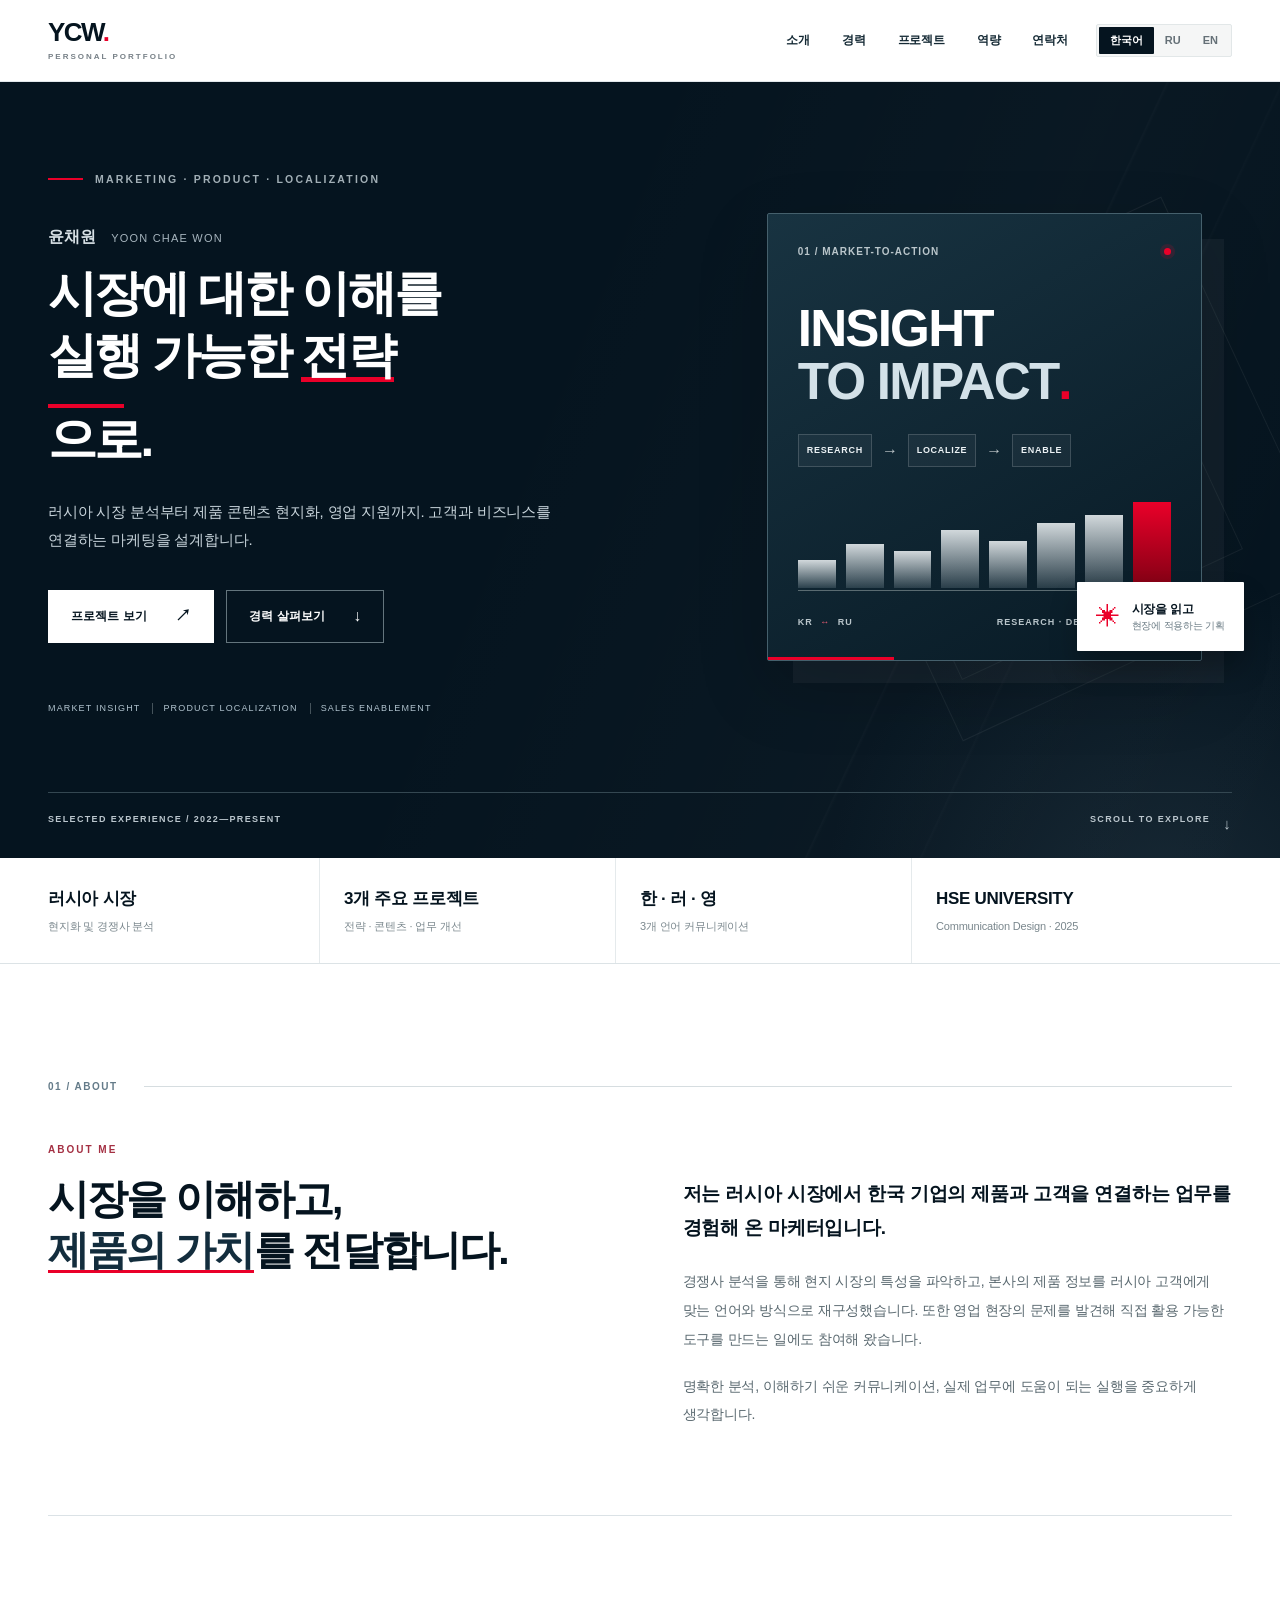
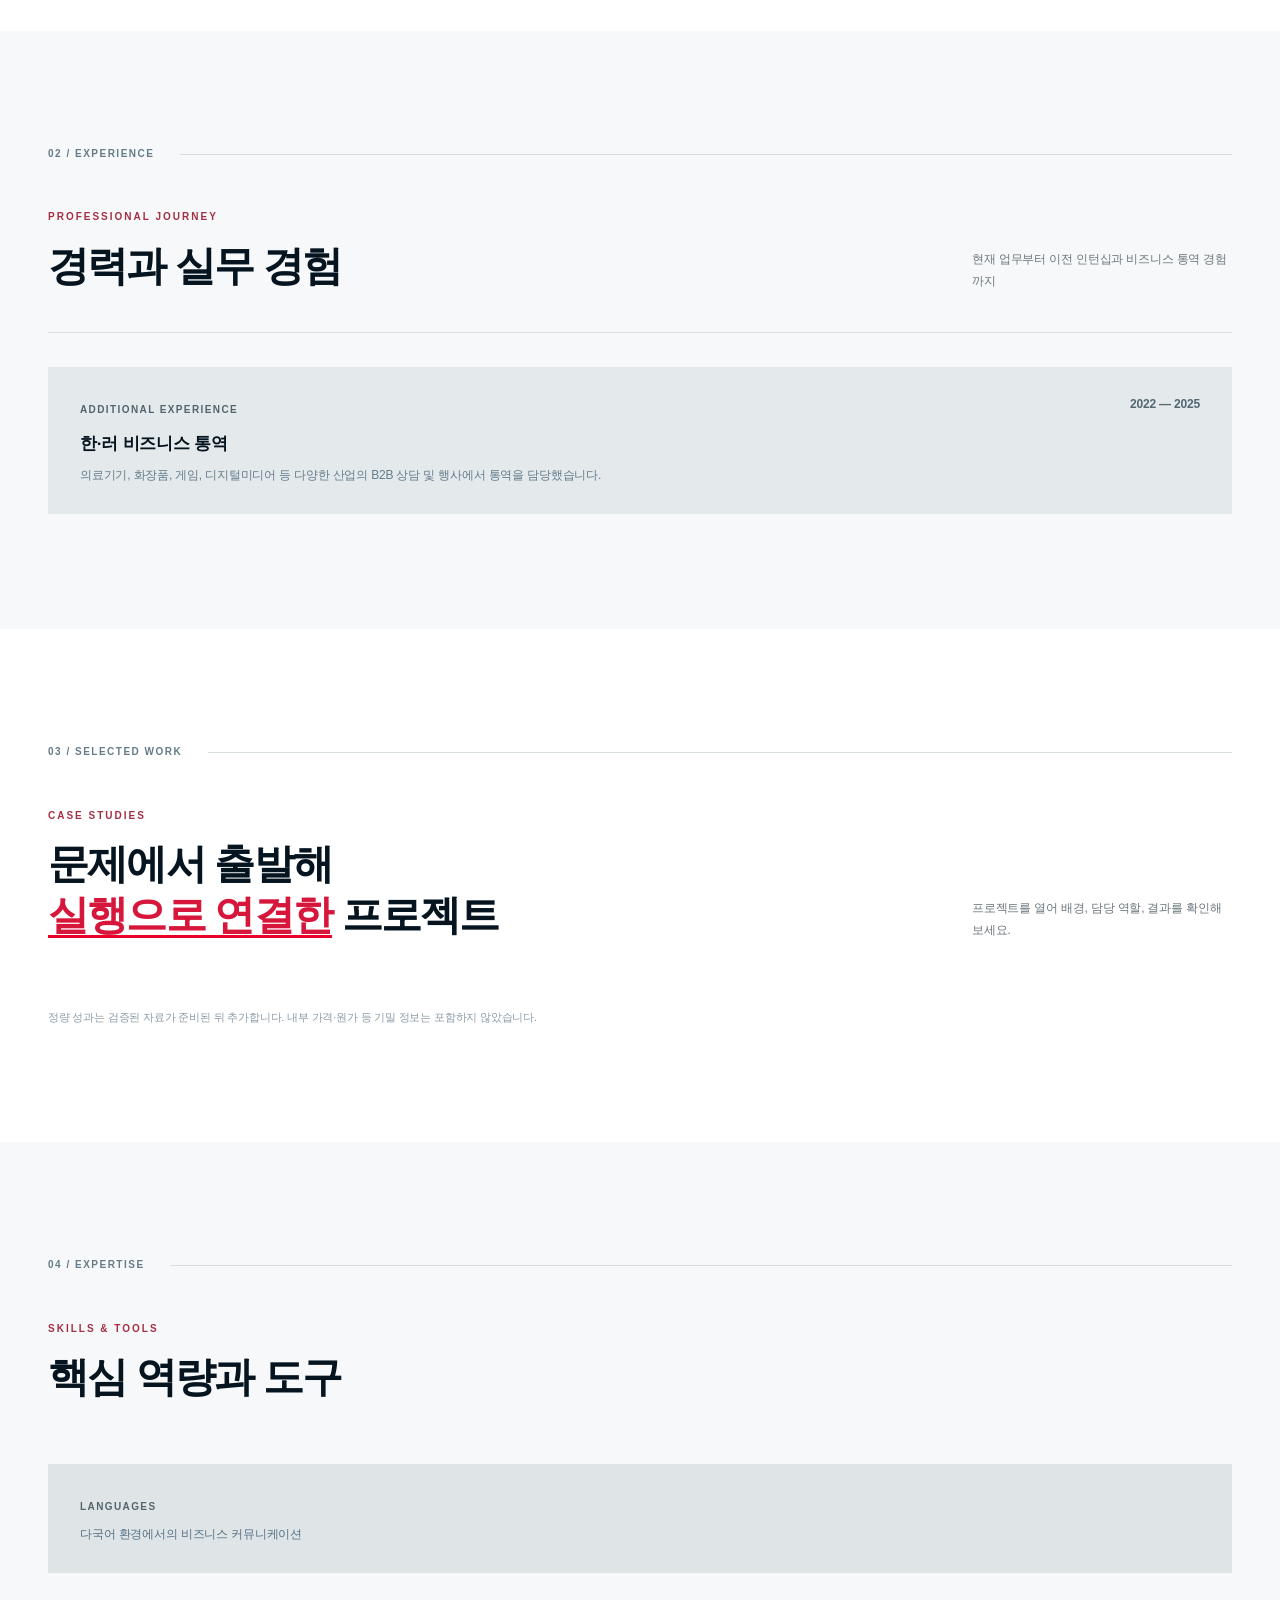
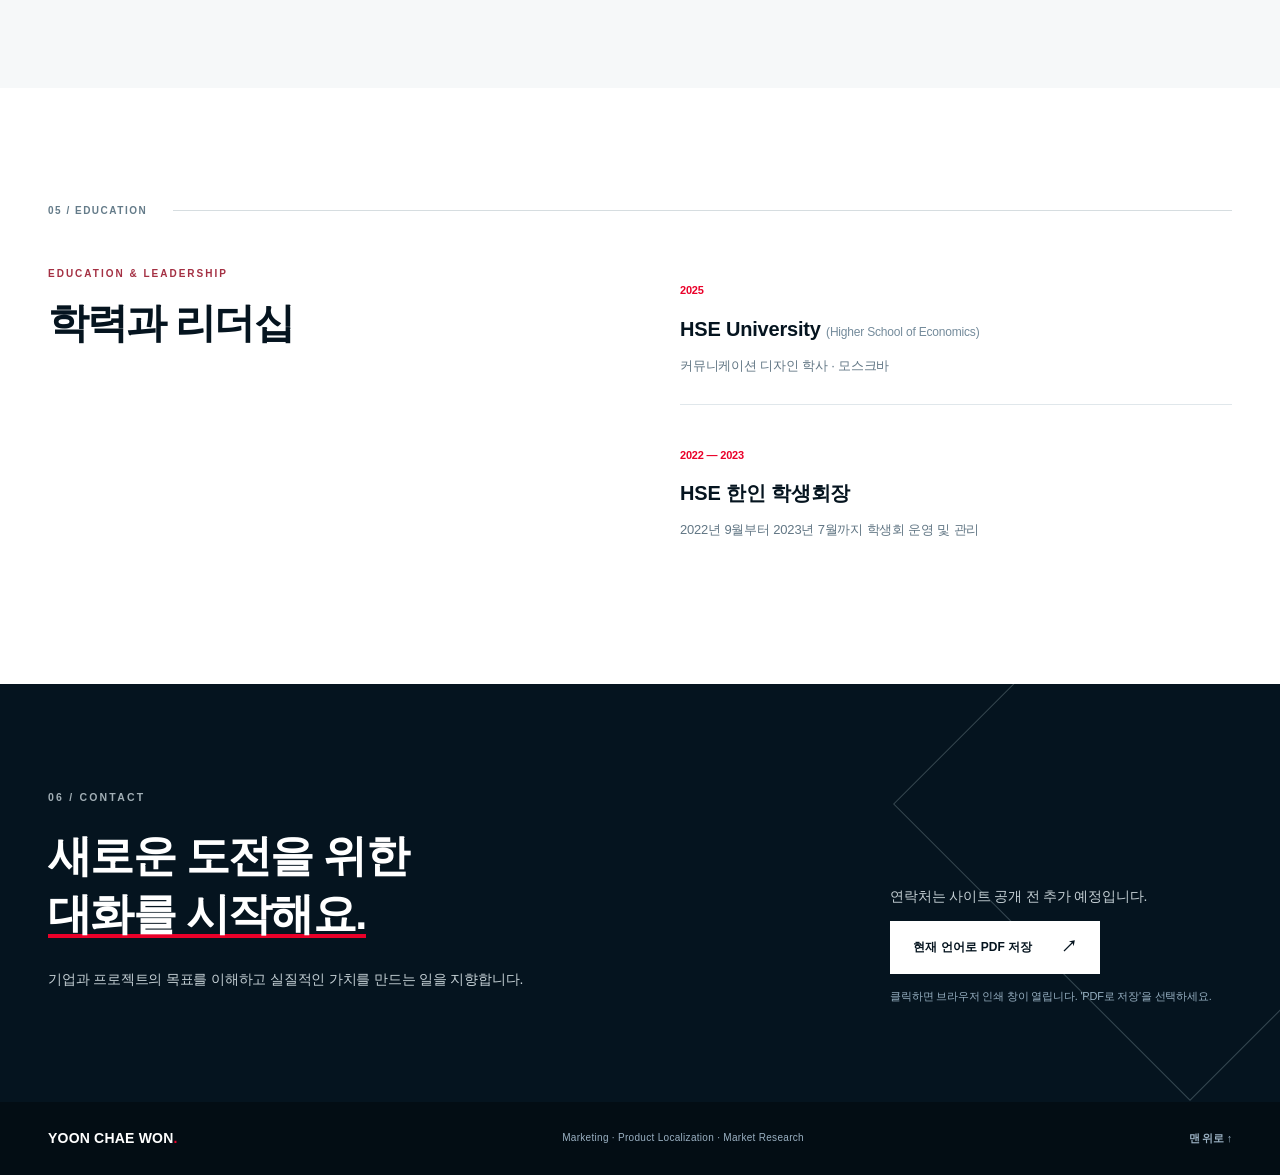
==== commit 13922b90: "Enable new multilingual product-strategy sections and correct script load order" ====
--- a/index.html
+++ b/index.html
@@ -91,267 +91,8 @@
 @media print{.hero{background:#fff!important}.hero h1 em,.section-heading em{box-shadow:none!important}.project-card{border-radius:0!important}}
 
 </style>
-  <script defer>
-'use strict';
-
-/*
- * Three-language portfolio: every visible content string is defined below.
- * Add a contact email to SITE_CONTACT_EMAIL when you are ready to publish.
- * Avoid entering private internal company data or unverified performance metrics.
- */
-const SITE_CONTACT_EMAIL = '';
-
-const content = {
-  ko: {
-    pageTitle: '윤채원 | 마케팅·제품 현지화 포트폴리오',
-    metaDescription: '윤채원 | 러시아 시장 분석, 제품 현지화, 마케팅 기획 및 영업 지원 포트폴리오',
-    skip:'본문으로 건너뛰기', navAbout:'소개', navExperience:'경력', navProjects:'프로젝트', navExpertise:'역량', navContact:'연락처', menuLabel:'메뉴 열기', menuClose:'메뉴 닫기',
-    heroLabel:'MARKETING · PRODUCT · LOCALIZATION',
-    heroName:'윤채원 <span>YOON CHAE WON</span>',
-    heroTitle:'시장에 대한 이해를<br>실행 가능한 <em>전략</em>으로.',
-    heroDescription:'러시아 시장 분석부터 제품 콘텐츠 현지화, 영업 지원까지. 고객과 비즈니스를 연결하는 마케팅을 설계합니다.',
-    viewProjects:'프로젝트 보기', viewExperience:'경력 살펴보기', visualNoteStrong:'시장을 읽고',visualNoteSmall:'현장에 적용하는 기획',
-    factOneValue:'러시아 시장',factOneLabel:'현지화 및 경쟁사 분석',factTwoValue:'3개 주요 프로젝트',factTwoLabel:'전략 · 콘텐츠 · 업무 개선',factThreeValue:'한 · 러 · 영',factThreeLabel:'3개 언어 커뮤니케이션',factFourLabel:'커뮤니케이션 디자인 학사 · 2025',
-    aboutKicker:'ABOUT ME', aboutTitle:'시장을 이해하고,<br><em>제품의 가치</em>를 전달합니다.',
-    aboutLead:'저는 러시아 시장에서 한국 기업의 제품과 고객을 연결하는 업무를 경험해 온 마케터입니다.',
-    aboutBody:'경쟁사 분석을 통해 현지 시장의 특성을 파악하고, 본사의 제품 정보를 러시아 고객에게 맞는 언어와 방식으로 재구성했습니다. 또한 영업 현장의 문제를 발견해 직접 활용 가능한 도구를 만드는 일에도 참여해 왔습니다.',
-    aboutFoot:'명확한 분석, 이해하기 쉬운 커뮤니케이션, 실제 업무에 도움이 되는 실행을 중요하게 생각합니다.',
-    experienceKicker:'PROFESSIONAL JOURNEY',experienceTitle:'경력과 실무 경험',experienceNote:'현재 업무부터 이전 인턴십과 비즈니스 통역 경험까지',
-    additionalTitle:'한·러 비즈니스 통역',additionalBody:'의료기기, 화장품, 게임, 디지털미디어 등 다양한 산업의 B2B 상담 및 행사에서 통역을 담당했습니다.',
-    projectsKicker:'CASE STUDIES',projectsTitle:'문제에서 출발해<br><em>실행으로 연결한</em> 프로젝트',projectsNote:'프로젝트를 열어 배경, 담당 역할, 결과를 확인해 보세요.',projectDisclaimer:'정량 성과는 검증된 자료가 준비된 뒤 추가합니다. 내부 가격·원가 등 기밀 정보는 포함하지 않았습니다.',
-    detailToggle:'프로젝트 상세 보기',challengeLabel:'과제',actionLabel:'접근 및 실행',outcomeLabel:'결과',visitSite:'실제 홈페이지 방문 ↗',
-    expertiseKicker:'SKILLS & TOOLS',expertiseTitle:'핵심 역량과 도구',languageTitle:'언어',languageIntro:'다국어 환경에서의 비즈니스 커뮤니케이션',
-    educationTitle:'학력과 리더십',eduDegree:'커뮤니케이션 디자인 학사 · 모스크바',leaderTitle:'HSE 한인 학생회장',leaderBody:'2022년 9월부터 2023년 7월까지 학생회 운영 및 관리',
-    contactTitle:'새로운 도전을 위한<br><em>대화를 시작해요.</em>',contactText:'기업과 프로젝트의 목표를 이해하고 실질적인 가치를 만드는 일을 지향합니다.',contactStatus:'연락처는 사이트 공개 전 추가 예정입니다.', savePdf:'현재 언어로 PDF 저장',printHint:"클릭하면 브라우저 인쇄 창이 열립니다. 'PDF로 저장'을 선택하세요.",footerCopy:'Marketing · Product Localization · Market Research',backTop:'맨 위로 ↑', emailContact:'이메일 보내기 ↗',
-    principles:[
-      {n:'01',title:'Market Insight',body:'경쟁사와 시장의 특성을 분석해 현지 고객에게 필요한 정보를 파악합니다.'},
-      {n:'02',title:'Clear Communication',body:'제품의 기술적 정보를 고객과 영업팀이 이해하기 쉬운 언어와 시각 자료로 전달합니다.'},
-      {n:'03',title:'Practical Execution',body:'현장의 문제를 관찰하고 실무에서 사용할 수 있는 결과물로 연결합니다.'}
-    ],
-    experience:[
-      {date:'2025.04 — 현재',company:'DIO IMPLANT',role:'마케팅팀 사원 · 러시아 법인',tag:'CURRENT',bullets:[
-        '러시아 경쟁사 분석 및 현지 고객 중심 홈페이지 기획',
-        '본사 카탈로그·브로슈어·제품 자료의 러시아 시장 현지화',
-        '제품 차별점(USP) 포스터 및 약 15종의 패키지 플라이어 제작',
-        'AI 활용 영업 마진 계산기 제작 및 영업 현장 적용',
-        '영업 미팅 한·러 통역과 부산 의료진 교육 방문 운영 지원'
-      ]},
-      {date:'2024.07 — 2025.03',company:'KOTRA 모스크바 무역관',role:'인턴',tag:'INTERNSHIP',bullets:[
-        'HR 업무 및 내부 운영 지원','Excel·PowerPoint를 활용한 보고서와 발표 자료 작성','문서 및 자료 관리'
-      ]},
-      {date:'2023.01 — 2023.07',company:'INI',role:'인턴',tag:'INTERNSHIP',bullets:[
-        '거래 상담 관련 한·러 통역 지원','Excel 기반 업무 자료 관리'
-      ]}
-    ],
-    projects:[
-      {number:'01',category:'DIGITAL LOCALIZATION',visualA:'LOCAL',visualB:'EXPERIENCE',title:'러시아 시장 맞춤형 홈페이지 현지화',desc:'경쟁사 분석을 기반으로 러시아 고객이 중요하게 보는 정보를 정리하고, 세미나 신청 과정을 간소화한 웹사이트 프로젝트.',tags:['시장 조사','현지화 기획','UX 개선'],challenge:'본사 브랜드 가이드라인을 유지하면서 러시아 고객에게 필요한 정보를 더 편리하게 제공해야 했습니다.',action:'러시아 경쟁사 웹사이트의 정보 구조와 표현을 비교했고, 현지 고객 중심의 콘텐츠와 간소화된 세미나 신청 인터페이스를 기획했습니다. 러시아어로 현지화된 카탈로그와 브로슈어를 사이트에 반영했습니다.',outcome:'홈페이지 기획 내용이 실제 공개·운영되는 사이트에 적용되었습니다. 정량적인 전환 효과는 아직 확인된 자료가 없습니다.',date:'2025.09—2026.02',site:'https://dio-russia.ru/'},
-      {number:'02',category:'PRODUCT COMMUNICATION',visualA:'PRODUCT',visualB:'STORY',title:'제품 카탈로그 및 영업 콘텐츠 현지화',desc:'러시아 인허가 상태에 따라 제품을 구분하고, 현지 의료진과 영업팀이 활용할 수 있는 자료를 제작한 프로젝트.',tags:['제품 자료','USP 분석','영업 지원'],challenge:'한국 본사 제공 자료와 러시아 현지 판매 가능 제품이 달랐으며, 기술 용어도 현지 의료진에게 자연스럽게 전달해야 했습니다.',action:'즉시 판매 가능한 제품과 향후 인허가 완료 후 사용할 제품을 구분해 카탈로그 2종을 제작했습니다. 경쟁사 자료를 참고해 전문 용어를 다듬고, USP 포스터 및 약 15종의 패키지 플라이어를 포함한 영업 자료를 만들었습니다.',outcome:'제작한 USP 포스터가 실제 영업사원의 제품 프레젠테이션에 활용되었습니다. 수치화된 효과는 추후 보완할 예정입니다.',date:'DIO IMPLANT',site:''},
-      {number:'03',category:'WORKFLOW IMPROVEMENT',visualA:'SMART',visualB:'SALES',title:'AI 활용 영업 마진 계산기',desc:'반복되는 영업 패키지 변경과 승인 대기로 생기는 불편함을 관찰하고, 목표 이익률을 고려한 계산 도구를 제작한 프로젝트.',tags:['문제 해결','AI 활용','영업 프로세스'],challenge:'패키지 구성 변경이 잦아 플라이어를 반복 제작해야 했고, 영업사원이 여러 자료를 관리하고 승인받는 과정이 비효율적이었습니다.',action:'현장 업무를 토대로 필요한 이익률을 반영하여 맞춤형 패키지를 구성할 수 있는 AI 활용 계산기를 기획·제작했습니다.',outcome:'현재 영업사원들이 업무에 사용하고 있습니다. 정확한 계산 방식과 성과 수치는 내부 자료 확인 후, 기밀을 제외한 범위에서 추가할 예정입니다.',date:'DIO IMPLANT',site:''}
-    ],
-    expertise:[
-      {number:'01',title:'시장·경쟁사 분석',body:'러시아 경쟁사의 웹사이트, 제품 표현 및 차별점을 조사하고 현지화 기획에 반영'},
-      {number:'02',title:'제품 커뮤니케이션',body:'카탈로그, 브로슈어, 리플렛, USP 포스터 및 패키지 플라이어 기획·제작'},
-      {number:'03',title:'영업 지원·프로세스 개선',body:'영업 미팅 지원, 한·러 커뮤니케이션, AI 활용 마진 계산 도구 개발'},
-      {number:'04',title:'실무 도구',body:'Excel · PowerPoint · Word · Figma · Notion · Adobe Photoshop / Illustrator / InDesign'}
-    ],
-    languages:[{name:'한국어',level:'원어민'},{name:'Русский',level:'비즈니스 대화 가능'},{name:'English',level:'중상'}]
-  },
-  ru: {
-    pageTitle:'Yoon Chae Won | Маркетинг и локализация продуктов',
-    metaDescription:'Портфолио Yoon Chae Won: анализ российского рынка, локализация продуктов, маркетинг и поддержка продаж.',
-    skip:'Перейти к содержимому',navAbout:'Обо мне',navExperience:'Опыт',navProjects:'Проекты',navExpertise:'Навыки',navContact:'Контакты',menuLabel:'Открыть меню',menuClose:'Закрыть меню',
-    heroLabel:'МАРКЕТИНГ · ПРОДУКТ · ЛОКАЛИЗАЦИЯ',heroName:'Yoon Chae Won <span>윤채원</span>',
-    heroTitle:'От понимания рынка<br>к <em>практическим решениям.</em>',
-    heroDescription:'Анализ российского рынка, локализация продуктовых материалов и поддержка продаж. Помогаю сделать информацию о продукте понятной и полезной для бизнеса.',
-    viewProjects:'Смотреть проекты',viewExperience:'Мой опыт',visualNoteStrong:'Понимание рынка',visualNoteSmall:'Решения для практики',
-    factOneValue:'Российский рынок',factOneLabel:'Анализ конкурентов и локализация',factTwoValue:'3 ключевых проекта',factTwoLabel:'Стратегия · Контент · Процессы',factThreeValue:'KO · RU · EN',factThreeLabel:'Коммуникация на трёх языках',factFourLabel:'Бакалавриат, коммуникационный дизайн · 2025',
-    aboutKicker:'ОБО МНЕ',aboutTitle:'Понимать рынок.<br><em>Раскрывать ценность продукта.</em>',
-    aboutLead:'Я специалист по маркетингу с практическим опытом адаптации продуктов корейской компании для российского рынка.',
-    aboutBody:'Я анализирую конкурентов, изучаю особенности локального рынка и адаптирую информацию о продуктах для российских клиентов. Также я выявляю сложности в работе отдела продаж и участвую в создании инструментов, которые помогают решать практические задачи.',
-    aboutFoot:'В работе для меня важны обоснованный анализ, понятная коммуникация и результаты, которые можно применить на практике.',
-    experienceKicker:'ПРОФЕССИОНАЛЬНЫЙ ОПЫТ',experienceTitle:'Опыт работы',experienceNote:'Работа в маркетинге, стажировки и деловой перевод',
-    additionalTitle:'Корейско-русский деловой перевод',additionalBody:'Устный перевод на B2B-переговорах и мероприятиях в сферах медицинского оборудования, косметики, игр и цифровых технологий.',
-    projectsKicker:'ПРИМЕРЫ РАБОТ',projectsTitle:'От понимания проблемы<br>к <em>реализации решения.</em>',projectsNote:'Откройте проект, чтобы узнать о задаче, моей роли и результате.',projectDisclaimer:'Количественные результаты будут добавлены после проверки данных. Конфиденциальные сведения о ценах и себестоимости не публикуются.',
-    detailToggle:'Подробнее о проекте',challengeLabel:'Задача',actionLabel:'Подход и реализация',outcomeLabel:'Результат',visitSite:'Открыть сайт ↗',
-    expertiseKicker:'КОМПЕТЕНЦИИ И ИНСТРУМЕНТЫ',expertiseTitle:'Ключевые навыки',languageTitle:'ЯЗЫКИ',languageIntro:'Деловое общение в многоязычной среде',
-    educationTitle:'Образование и лидерство',eduDegree:'Бакалавр, коммуникационный дизайн · Москва',leaderTitle:'Председатель корейского студенческого сообщества НИУ ВШЭ',leaderBody:'Руководство и организация работы студенческого сообщества с сентября 2022 по июль 2023 года',
-    contactTitle:'Открыта к новым<br><em>профессиональным задачам.</em>',contactText:'Стремлюсь понимать задачи бизнеса и находить практические решения, создающие ценность.',contactStatus:'Контактные данные будут добавлены перед публикацией.',savePdf:'Сохранить PDF на русском',printHint:'Откроется окно печати браузера. Выберите «Сохранить как PDF».',footerCopy:'Маркетинг · Локализация продуктов · Анализ рынка',backTop:'Наверх ↑',emailContact:'Написать письмо ↗',
-    principles:[
-      {n:'01',title:'Анализ рынка',body:'Изучаю конкурентов и особенности рынка, чтобы понять, какая информация нужна местным клиентам.'},
-      {n:'02',title:'Ясная коммуникация',body:'Помогаю представить техническую информацию о продукте в понятных текстах и визуальных материалах.'},
-      {n:'03',title:'Практическая реализация',body:'Выявляю проблемы в рабочих процессах и участвую в создании инструментов для их решения.'}
-    ],
-    experience:[
-      {date:'04.2025 — н.в.',company:'DIO IMPLANT',role:'Специалист отдела маркетинга · Россия',tag:'ТЕКУЩАЯ РАБОТА',bullets:[
-        'Анализ конкурентов в России и планирование локализации сайта',
-        'Адаптация каталогов, брошюр и продуктовых материалов головного офиса',
-        'Создание USP-плакатов и около 15 флаеров с пакетными предложениями',
-        'Разработка калькулятора маржинальности с использованием ИИ для отдела продаж',
-        'Корейско-русский перевод на встречах и сопровождение поездки врачей на обучение в Пусан'
-      ]},
-      {date:'07.2024 — 03.2025',company:'KOTRA, торговое представительство в Москве',role:'Стажёр',tag:'СТАЖИРОВКА',bullets:[
-        'Поддержка HR-процессов и внутренних операционных задач',
-        'Подготовка отчётов и презентационных материалов в Excel и PowerPoint',
-        'Ведение документации и рабочих материалов'
-      ]},
-      {date:'01.2023 — 07.2023',company:'INI',role:'Стажёр',tag:'СТАЖИРОВКА',bullets:[
-        'Корейско-русский перевод на деловых консультациях и переговорах по сделкам',
-        'Работа с документами и данными в Excel'
-      ]}
-    ],
-    projects:[
-      {number:'01',category:'ЛОКАЛИЗАЦИЯ САЙТА',visualA:'LOCAL',visualB:'EXPERIENCE',title:'Локализация сайта для российского рынка',desc:'Планирование изменений на сайте по итогам анализа конкурентов: более удобная подача информации и упрощённая запись на семинары.',tags:['Анализ рынка','Локализация','UX'],challenge:'Необходимо было сохранить фирменные стандарты корейского головного офиса и при этом сделать информацию более удобной для российских клиентов.',action:'Изучила структуру и подачу информации на сайтах российских конкурентов. Участвовала в планировании локального контента и упрощении формы регистрации на семинары. На сайт были добавлены адаптированные каталоги и брошюры.',outcome:'Предложенные изменения были реализованы на опубликованном сайте. Подтверждённых количественных данных об изменении конверсии пока нет.',date:'09.2025—02.2026',site:'https://dio-russia.ru/'},
-      {number:'02',category:'ПРОДУКТОВЫЕ МАТЕРИАЛЫ',visualA:'PRODUCT',visualB:'STORY',title:'Локализация каталогов и материалов для продаж',desc:'Подготовка продуктовых материалов с учётом регистрационного статуса продукции в России и потребностей врачей и менеджеров по продажам.',tags:['Каталоги','USP','Поддержка продаж'],challenge:'Ассортимент, доступный к продаже в России, отличался от материалов головного офиса. Требовалось адаптировать профессиональную терминологию для местной аудитории.',action:'Подготовила две версии каталога: для продукции, доступной к продаже, и для продукции после получения необходимых разрешений. Изучила терминологию конкурентов, создала USP-плакаты и около 15 флаеров с пакетными предложениями.',outcome:'USP-плакаты использовались сотрудниками отдела продаж на презентациях. Количественная оценка эффекта пока не подготовлена.',date:'DIO IMPLANT',site:''},
-      {number:'03',category:'ОПТИМИЗАЦИЯ ПРОЦЕССОВ',visualA:'SMART',visualB:'SALES',title:'Калькулятор маржинальности с использованием ИИ',desc:'Инструмент для подготовки индивидуальных пакетных предложений с учётом целевой маржинальности, созданный после выявления повторяющихся проблем в работе отдела продаж.',tags:['Решение проблем','ИИ','Процессы продаж'],challenge:'Частые изменения предложений требовали переделки флаеров и новых согласований, а работа с множеством материалов усложняла процесс продаж.',action:'На основе наблюдений за рабочим процессом разработала инструмент с использованием ИИ, который помогает формировать пакетные предложения с учётом необходимой маржинальности.',outcome:'Калькулятор используется сотрудниками отдела продаж. Детали формул и количественные результаты будут опубликованы только в объёме, не затрагивающем конфиденциальные данные.',date:'DIO IMPLANT',site:''}
-    ],
-    expertise:[
-      {number:'01',title:'Рынок и конкуренты',body:'Анализ сайтов конкурентов, продуктовых предложений и отличительных особенностей на российском рынке'},
-      {number:'02',title:'Продуктовая коммуникация',body:'Каталоги, брошюры, листовки, USP-плакаты, флаеры и локализация технических материалов'},
-      {number:'03',title:'Поддержка продаж',body:'Перевод деловых встреч, корейско-русская коммуникация, разработка калькулятора маржинальности'},
-      {number:'04',title:'Инструменты',body:'Excel · PowerPoint · Word · Figma · Notion · Adobe Photoshop / Illustrator / InDesign'}
-    ],
-    languages:[{name:'한국어',level:'Родной'},{name:'Русский',level:'Деловое общение'},{name:'English',level:'Выше среднего'}]
-  },
-  en: {
-    pageTitle:'Yoon Chae Won | Marketing & Product Localization Portfolio',
-    metaDescription:'Portfolio of Yoon Chae Won: Russian market research, product localization, marketing strategy, and sales enablement.',
-    skip:'Skip to content',navAbout:'About',navExperience:'Experience',navProjects:'Projects',navExpertise:'Expertise',navContact:'Contact',menuLabel:'Open navigation',menuClose:'Close navigation',
-    heroLabel:'MARKETING · PRODUCT · LOCALIZATION',heroName:'Yoon Chae Won <span>윤채원</span>',
-    heroTitle:'Turning market insight<br>into <em>actionable strategy.</em>',
-    heroDescription:'From Russian market research to product-content localization and sales enablement. I connect product value, customer needs, and practical execution.',
-    viewProjects:'Explore Projects',viewExperience:'View Experience',visualNoteStrong:'Market insight',visualNoteSmall:'Put into practice',
-    factOneValue:'Russian Market',factOneLabel:'Localization & competitor research',factTwoValue:'3 Featured Projects',factTwoLabel:'Strategy · Content · Process',factThreeValue:'KO · RU · EN',factThreeLabel:'Communication in three languages',factFourLabel:'B.A. Communication Design · 2025',
-    aboutKicker:'ABOUT ME',aboutTitle:'Understanding markets.<br><em>Communicating product value.</em>',
-    aboutLead:'I am a marketing professional with experience connecting Korean products with customers in the Russian market.',
-    aboutBody:'I have analyzed local competitors, adapted product communication from Korean headquarters for Russian customers, and contributed to developing practical tools that address challenges faced by sales teams.',
-    aboutFoot:'My work focuses on structured analysis, clear communication, and execution that supports real business needs.',
-    experienceKicker:'PROFESSIONAL JOURNEY',experienceTitle:'Professional Experience',experienceNote:'Marketing, internships, and Korean–Russian business interpretation',
-    additionalTitle:'Korean–Russian Business Interpretation',additionalBody:'B2B interpretation assignments across medical devices, cosmetics, gaming, and digital media industries.',
-    projectsKicker:'CASE STUDIES',projectsTitle:'From understanding problems<br>to <em>practical execution.</em>',projectsNote:'Expand a project to explore the challenge, my contribution, and outcomes.',projectDisclaimer:'Quantitative results will be added once verified. Confidential pricing and cost information is not included.',
-    detailToggle:'View project details',challengeLabel:'Challenge',actionLabel:'Approach & Execution',outcomeLabel:'Outcome',visitSite:'Visit live website ↗',
-    expertiseKicker:'SKILLS & TOOLS',expertiseTitle:'Core Expertise & Tools',languageTitle:'LANGUAGES',languageIntro:'Business communication across languages',
-    educationTitle:'Education & Leadership',eduDegree:'Bachelor’s Degree in Communication Design · Moscow',leaderTitle:'President, Korean Students Association at HSE',leaderBody:'Led and managed the association from September 2022 to July 2023',
-    contactTitle:'Let’s connect for<br><em>new opportunities.</em>',contactText:'I aim to understand business challenges and contribute through practical, well-communicated solutions.',contactStatus:'Contact details will be added before publication.',savePdf:'Save this language as PDF',printHint:'Opens your browser’s print dialog. Choose “Save as PDF”.',footerCopy:'Marketing · Product Localization · Market Research',backTop:'Back to top ↑',emailContact:'Send an email ↗',
-    principles:[
-      {n:'01',title:'Market Insight',body:'Analyze competitors and local market expectations to identify the information customers need.'},
-      {n:'02',title:'Clear Communication',body:'Translate technical product information into accessible messaging and sales materials.'},
-      {n:'03',title:'Practical Execution',body:'Observe operational friction and contribute tools that address real workflow challenges.'}
-    ],
-    experience:[
-      {date:'Apr 2025 — Present',company:'DIO IMPLANT',role:'Marketing Team Associate · Russia',tag:'CURRENT',bullets:[
-        'Russian competitor research and localized website planning',
-        'Localization of headquarters’ catalogues, brochures, and product information',
-        'Creation of USP posters and approximately 15 package flyers',
-        'Development of an AI-assisted sales margin calculator used by the sales team',
-        'Korean–Russian meeting interpretation and coordination of a clinical training visit to Busan'
-      ]},
-      {date:'Jul 2024 — Mar 2025',company:'KOTRA — Moscow Trade Office',role:'Intern',tag:'INTERNSHIP',bullets:[
-        'Supported HR administration and internal operations',
-        'Prepared reports and presentation materials in Excel and PowerPoint',
-        'Assisted with documentation and information management'
-      ]},
-      {date:'Jan 2023 — Jul 2023',company:'INI',role:'Intern',tag:'INTERNSHIP',bullets:[
-        'Korean–Russian interpretation for business consultations and transaction discussions',
-        'Organized business records using Excel'
-      ]}
-    ],
-    projects:[
-      {number:'01',category:'DIGITAL LOCALIZATION',visualA:'LOCAL',visualB:'EXPERIENCE',title:'Russian Market Website Localization',desc:'A website project informed by competitor research, focused on clearer information access and a simpler seminar registration journey.',tags:['Market Research','Localization','UX Planning'],challenge:'The website needed to retain Korean headquarters’ brand guidelines while making relevant information easier for Russian customers to find.',action:'Researched Russian competitor websites, planned more locally relevant information and a simpler seminar registration interface, and adapted catalogues and brochures for the website.',outcome:'The localized site and improvements were implemented and published. Verified quantitative conversion metrics have not yet been provided.',date:'Sep 2025—Feb 2026',site:'https://dio-russia.ru/'},
-      {number:'02',category:'PRODUCT COMMUNICATION',visualA:'PRODUCT',visualB:'STORY',title:'Product Catalogue & Sales Content Localization',desc:'Product materials tailored to local regulatory approvals, product availability, and the communication needs of Russian dental professionals.',tags:['Product Content','USP Analysis','Sales Enablement'],challenge:'Products available for sale in Russia differed from the Korean headquarters’ catalogue, and technical terminology required careful localization.',action:'Created two catalogue versions reflecting current availability and future approvals. Reviewed competitors’ technical language and developed USP posters and approximately 15 sales-package flyers.',outcome:'Sales representatives used the USP posters in product presentations. Quantitative performance evidence is not yet available.',date:'DIO IMPLANT',site:''},
-      {number:'03',category:'WORKFLOW IMPROVEMENT',visualA:'SMART',visualB:'SALES',title:'AI-Assisted Sales Margin Calculator',desc:'A practical tool created after identifying repeated package revisions and approval delays in sales workflows.',tags:['Problem Solving','AI Tools','Sales Operations'],challenge:'Frequent changes to customized sales packages required repetitive flyer updates and approvals, while a growing set of materials became difficult to manage.',action:'Designed and developed an AI-assisted calculator to support customized package configuration based on target profitability.',outcome:'The tool is currently used by sales representatives. Internal calculations and quantitative results will be added only when appropriate for public disclosure.',date:'DIO IMPLANT',site:''}
-    ],
-    expertise:[
-      {number:'01',title:'Market & Competitor Research',body:'Research into Russian competitor websites, product messaging, and differentiating features'},
-      {number:'02',title:'Product Communication',body:'Catalogues, brochures, leaflets, USP posters, sales-package flyers, and technical localization'},
-      {number:'03',title:'Sales & Process Support',body:'Meeting interpretation, Korean–Russian business communication, and AI-assisted margin-calculator development'},
-      {number:'04',title:'Tools',body:'Excel · PowerPoint · Word · Figma · Notion · Adobe Photoshop / Illustrator / InDesign'}
-    ],
-    languages:[{name:'한국어',level:'Native'},{name:'Русский',level:'Professional working'},{name:'English',level:'Upper-intermediate'}]
-  }
-};
-
-const $ = (selector, root=document) => root.querySelector(selector);
-const $$ = (selector, root=document) => Array.from(root.querySelectorAll(selector));
-const validLanguages = ['ko','ru','en'];
-const escapeText = (value) => String(value).replace(/[&<>"']/g, character => ({'&':'&amp;','<':'&lt;','>':'&gt;','"':'&quot;',"'":'&#39;'}[character]));
-const readLanguage = () => {
-  const queryLang = new URLSearchParams(window.location.search).get('lang');
-  let saved;
-  try { saved = window.localStorage.getItem('ycw-portfolio-lang'); } catch { saved = null; }
-  return validLanguages.includes(queryLang) ? queryLang : validLanguages.includes(saved) ? saved : 'ko';
-};
-let currentLanguage = readLanguage();
-
-function renderPrinciples(t) {
-  $('#principles').innerHTML = t.principles.map(p=>`<article class="principle"><span class="principle-num">${escapeText(p.n)} /</span><h3>${escapeText(p.title)}</h3><p>${escapeText(p.body)}</p></article>`).join('');
-}
-function renderExperience(t) {
-  $('#experience-list').innerHTML = t.experience.map(job=>`<article class="timeline-item"><div class="timeline-date">${escapeText(job.date)}</div><div class="timeline-content"><div class="timeline-head"><div><h3>${escapeText(job.company)}</h3><p class="timeline-role">${escapeText(job.role)}</p></div><span class="timeline-tag">${escapeText(job.tag)}</span></div><ul class="timeline-copy">${job.bullets.map(b=>`<li>${escapeText(b)}</li>`).join('')}</ul></div></article>`).join('');
-}
-function renderProjects(t, openIndexes) {
-  $('#projects-list').innerHTML = t.projects.map((p,i)=>`<article class="project-card"><div class="project-visual project-${i+1}"><span class="project-visual-top">${escapeText(p.category)}</span><div class="project-visual-mid">${escapeText(p.visualA)}<span>${escapeText(p.visualB)}</span></div><span class="project-visual-bottom">PROJECT / ${escapeText(p.number)} &nbsp; · &nbsp; ${escapeText(p.date)}</span></div><div class="project-body"><span class="project-index">PROJECT ${escapeText(p.number)}</span><h3>${escapeText(p.title)}</h3><p class="project-summary">${escapeText(p.desc)}</p><div class="project-tags">${p.tags.map(tag=>`<span>${escapeText(tag)}</span>`).join('')}</div><details class="project-details" ${openIndexes.includes(i) ? 'open' : ''}><summary>${escapeText(t.detailToggle)}</summary><div class="project-detail-content"><h4>${escapeText(t.challengeLabel)}</h4><p>${escapeText(p.challenge)}</p><h4>${escapeText(t.actionLabel)}</h4><p>${escapeText(p.action)}</p><h4>${escapeText(t.outcomeLabel)}</h4><p>${escapeText(p.outcome)}</p>${p.site ? `<a href="${escapeText(p.site)}" target="_blank" rel="noopener noreferrer">${escapeText(t.visitSite)}</a>` : ''}</div></details></div></article>`).join('');
-}
-function renderExpertise(t) {
-  $('#expertise-list').innerHTML = t.expertise.map(x=>`<article class="expertise-card"><span class="expertise-n">${escapeText(x.number)} / EXPERTISE</span><h3>${escapeText(x.title)}</h3><p>${escapeText(x.body)}</p></article>`).join('');
-  $('#spoken-languages').innerHTML = t.languages.map(l=>`<div><strong>${escapeText(l.name)}</strong><small>${escapeText(l.level)}</small></div>`).join('');
-}
-function renderContact(t) {
-  const box = $('.contact-actions');
-  let emailLink = $('#email-link');
-  if(SITE_CONTACT_EMAIL) {
-    if(!emailLink) {
-      emailLink = document.createElement('a');
-      emailLink.id = 'email-link'; emailLink.className='button button-ghost';
-      box.insertBefore(emailLink, $('#print-btn'));
-    }
-    emailLink.href = `mailto:${SITE_CONTACT_EMAIL}`;
-    emailLink.textContent = t.emailContact;
-    $('.contact-status').textContent = SITE_CONTACT_EMAIL;
-  } else if(emailLink) emailLink.remove();
-}
-function setLanguage(lang) {
-  if(!validLanguages.includes(lang)) return;
-  const openIndexes = $$('.project-details').reduce((out,el,i)=> { if(el.open) out.push(i); return out; },[]);
-  currentLanguage = lang;
-  const t = content[lang];
-  document.documentElement.lang = lang;
-  document.title = t.pageTitle;
-  $('meta[name="description"]').setAttribute('content', t.metaDescription);
-  $$('[data-i18n]').forEach(el=>{const k=el.dataset.i18n;if(Object.prototype.hasOwnProperty.call(t,k)) el.textContent=t[k]});
-  $$('[data-i18n-html]').forEach(el=>{const k=el.dataset.i18nHtml;if(Object.prototype.hasOwnProperty.call(t,k)) el.innerHTML=t[k]});
-  $$('[data-lang]').forEach(el=>el.setAttribute('aria-pressed',String(el.dataset.lang===lang)));
-  $('.brand').setAttribute('aria-label', lang==='ko'?'윤채원 포트폴리오 홈':lang==='ru'?'Портфолио Yoon Chae Won, главная':'Yoon Chae Won portfolio home');
-  $('.menu-toggle').setAttribute('aria-label',$('.menu-toggle').getAttribute('aria-expanded')==='true'?t.menuClose:t.menuLabel);
-  renderPrinciples(t);renderExperience(t);renderProjects(t,openIndexes);renderExpertise(t);renderContact(t);
-  try {window.localStorage.setItem('ycw-portfolio-lang',lang);} catch { /* private browsing */ }
-  if(['http:', 'https:'].includes(window.location.protocol)) {
-    const address = new URL(window.location.href);
-    address.searchParams.set('lang',lang);
-    history.replaceState(null,'',address.toString());
-  }
-}
-
-function closeMobileMenu(){const btn=$('.menu-toggle');btn.setAttribute('aria-expanded','false');$('#mobile-menu').hidden=true;btn.setAttribute('aria-label',content[currentLanguage].menuLabel)}
-$$('[data-lang]').forEach(btn => btn.addEventListener('click',()=>setLanguage(btn.dataset.lang)));
-$('.menu-toggle').addEventListener('click',()=>{
-  const open=$('.menu-toggle').getAttribute('aria-expanded')==='true';
-  $('.menu-toggle').setAttribute('aria-expanded',String(!open));
-  $('#mobile-menu').hidden=open;
-  $('.menu-toggle').setAttribute('aria-label',open?content[currentLanguage].menuLabel:content[currentLanguage].menuClose);
-});
-$$('#mobile-menu a').forEach(a=>a.addEventListener('click',closeMobileMenu));
-window.addEventListener('keydown',e=>{if(e.key==='Escape')closeMobileMenu()});
-window.addEventListener('resize',()=>{if(window.innerWidth>900)closeMobileMenu()});
-$('#print-btn').addEventListener('click',()=>{
-  const panels=$$('.project-details');const old=panels.map(x=>x.open);
-  panels.forEach(el=>el.open=true);
-  const restore=()=>{panels.forEach((el,i)=>el.open=old[i]);window.removeEventListener('afterprint',restore)};
-  window.addEventListener('afterprint',restore);
-  window.print();
-});
-setLanguage(currentLanguage);
-
-</script>
+  <link rel="stylesheet" href="./strategy.css">
+  
 </head>
 <body>
   <a class="skip-link" href="#main" data-i18n="skip">본문으로 건너뛰기</a>
@@ -477,5 +218,267 @@
   </main>
 
   <footer class="site-footer"><div class="container footer-inner"><span class="footer-wordmark">YOON CHAE WON<span>.</span></span><span data-i18n="footerCopy">Marketing · Product Localization · Market Research</span><a href="#top" data-i18n="backTop">맨 위로 ↑</a></div></footer>
+<script>
+'use strict';
+
+/*
+ * Three-language portfolio: every visible content string is defined below.
+ * Add a contact email to SITE_CONTACT_EMAIL when you are ready to publish.
+ * Avoid entering private internal company data or unverified performance metrics.
+ */
+const SITE_CONTACT_EMAIL = '';
+
+const content = {
+  ko: {
+    pageTitle: '윤채원 | 마케팅·제품 현지화 포트폴리오',
+    metaDescription: '윤채원 | 러시아 시장 분석, 제품 현지화, 마케팅 기획 및 영업 지원 포트폴리오',
+    skip:'본문으로 건너뛰기', navAbout:'소개', navExperience:'경력', navProjects:'프로젝트', navExpertise:'역량', navContact:'연락처', menuLabel:'메뉴 열기', menuClose:'메뉴 닫기',
+    heroLabel:'MARKETING · PRODUCT · LOCALIZATION',
+    heroName:'윤채원 <span>YOON CHAE WON</span>',
+    heroTitle:'시장에 대한 이해를<br>실행 가능한 <em>전략</em>으로.',
+    heroDescription:'러시아 시장 분석부터 제품 콘텐츠 현지화, 영업 지원까지. 고객과 비즈니스를 연결하는 마케팅을 설계합니다.',
+    viewProjects:'프로젝트 보기', viewExperience:'경력 살펴보기', visualNoteStrong:'시장을 읽고',visualNoteSmall:'현장에 적용하는 기획',
+    factOneValue:'러시아 시장',factOneLabel:'현지화 및 경쟁사 분석',factTwoValue:'3개 주요 프로젝트',factTwoLabel:'전략 · 콘텐츠 · 업무 개선',factThreeValue:'한 · 러 · 영',factThreeLabel:'3개 언어 커뮤니케이션',factFourLabel:'커뮤니케이션 디자인 학사 · 2025',
+    aboutKicker:'ABOUT ME', aboutTitle:'시장을 이해하고,<br><em>제품의 가치</em>를 전달합니다.',
+    aboutLead:'저는 러시아 시장에서 한국 기업의 제품과 고객을 연결하는 업무를 경험해 온 마케터입니다.',
+    aboutBody:'경쟁사 분석을 통해 현지 시장의 특성을 파악하고, 본사의 제품 정보를 러시아 고객에게 맞는 언어와 방식으로 재구성했습니다. 또한 영업 현장의 문제를 발견해 직접 활용 가능한 도구를 만드는 일에도 참여해 왔습니다.',
+    aboutFoot:'명확한 분석, 이해하기 쉬운 커뮤니케이션, 실제 업무에 도움이 되는 실행을 중요하게 생각합니다.',
+    experienceKicker:'PROFESSIONAL JOURNEY',experienceTitle:'경력과 실무 경험',experienceNote:'현재 업무부터 이전 인턴십과 비즈니스 통역 경험까지',
+    additionalTitle:'한·러 비즈니스 통역',additionalBody:'의료기기, 화장품, 게임, 디지털미디어 등 다양한 산업의 B2B 상담 및 행사에서 통역을 담당했습니다.',
+    projectsKicker:'CASE STUDIES',projectsTitle:'문제에서 출발해<br><em>실행으로 연결한</em> 프로젝트',projectsNote:'프로젝트를 열어 배경, 담당 역할, 결과를 확인해 보세요.',projectDisclaimer:'정량 성과는 검증된 자료가 준비된 뒤 추가합니다. 내부 가격·원가 등 기밀 정보는 포함하지 않았습니다.',
+    detailToggle:'프로젝트 상세 보기',challengeLabel:'과제',actionLabel:'접근 및 실행',outcomeLabel:'결과',visitSite:'실제 홈페이지 방문 ↗',
+    expertiseKicker:'SKILLS & TOOLS',expertiseTitle:'핵심 역량과 도구',languageTitle:'언어',languageIntro:'다국어 환경에서의 비즈니스 커뮤니케이션',
+    educationTitle:'학력과 리더십',eduDegree:'커뮤니케이션 디자인 학사 · 모스크바',leaderTitle:'HSE 한인 학생회장',leaderBody:'2022년 9월부터 2023년 7월까지 학생회 운영 및 관리',
+    contactTitle:'새로운 도전을 위한<br><em>대화를 시작해요.</em>',contactText:'기업과 프로젝트의 목표를 이해하고 실질적인 가치를 만드는 일을 지향합니다.',contactStatus:'연락처는 사이트 공개 전 추가 예정입니다.', savePdf:'현재 언어로 PDF 저장',printHint:"클릭하면 브라우저 인쇄 창이 열립니다. 'PDF로 저장'을 선택하세요.",footerCopy:'Marketing · Product Localization · Market Research',backTop:'맨 위로 ↑', emailContact:'이메일 보내기 ↗',
+    principles:[
+      {n:'01',title:'Market Insight',body:'경쟁사와 시장의 특성을 분석해 현지 고객에게 필요한 정보를 파악합니다.'},
+      {n:'02',title:'Clear Communication',body:'제품의 기술적 정보를 고객과 영업팀이 이해하기 쉬운 언어와 시각 자료로 전달합니다.'},
+      {n:'03',title:'Practical Execution',body:'현장의 문제를 관찰하고 실무에서 사용할 수 있는 결과물로 연결합니다.'}
+    ],
+    experience:[
+      {date:'2025.04 — 현재',company:'DIO IMPLANT',role:'마케팅팀 사원 · 러시아 법인',tag:'CURRENT',bullets:[
+        '러시아 경쟁사 분석 및 현지 고객 중심 홈페이지 기획',
+        '본사 카탈로그·브로슈어·제품 자료의 러시아 시장 현지화',
+        '제품 차별점(USP) 포스터 및 약 15종의 패키지 플라이어 제작',
+        'AI 활용 영업 마진 계산기 제작 및 영업 현장 적용',
+        '영업 미팅 한·러 통역과 부산 의료진 교육 방문 운영 지원'
+      ]},
+      {date:'2024.07 — 2025.03',company:'KOTRA 모스크바 무역관',role:'인턴',tag:'INTERNSHIP',bullets:[
+        'HR 업무 및 내부 운영 지원','Excel·PowerPoint를 활용한 보고서와 발표 자료 작성','문서 및 자료 관리'
+      ]},
+      {date:'2023.01 — 2023.07',company:'INI',role:'인턴',tag:'INTERNSHIP',bullets:[
+        '거래 상담 관련 한·러 통역 지원','Excel 기반 업무 자료 관리'
+      ]}
+    ],
+    projects:[
+      {number:'01',category:'DIGITAL LOCALIZATION',visualA:'LOCAL',visualB:'EXPERIENCE',title:'러시아 시장 맞춤형 홈페이지 현지화',desc:'경쟁사 분석을 기반으로 러시아 고객이 중요하게 보는 정보를 정리하고, 세미나 신청 과정을 간소화한 웹사이트 프로젝트.',tags:['시장 조사','현지화 기획','UX 개선'],challenge:'본사 브랜드 가이드라인을 유지하면서 러시아 고객에게 필요한 정보를 더 편리하게 제공해야 했습니다.',action:'러시아 경쟁사 웹사이트의 정보 구조와 표현을 비교했고, 현지 고객 중심의 콘텐츠와 간소화된 세미나 신청 인터페이스를 기획했습니다. 러시아어로 현지화된 카탈로그와 브로슈어를 사이트에 반영했습니다.',outcome:'홈페이지 기획 내용이 실제 공개·운영되는 사이트에 적용되었습니다. 정량적인 전환 효과는 아직 확인된 자료가 없습니다.',date:'2025.09—2026.02',site:'https://dio-russia.ru/'},
+      {number:'02',category:'PRODUCT COMMUNICATION',visualA:'PRODUCT',visualB:'STORY',title:'제품 카탈로그 및 영업 콘텐츠 현지화',desc:'러시아 인허가 상태에 따라 제품을 구분하고, 현지 의료진과 영업팀이 활용할 수 있는 자료를 제작한 프로젝트.',tags:['제품 자료','USP 분석','영업 지원'],challenge:'한국 본사 제공 자료와 러시아 현지 판매 가능 제품이 달랐으며, 기술 용어도 현지 의료진에게 자연스럽게 전달해야 했습니다.',action:'즉시 판매 가능한 제품과 향후 인허가 완료 후 사용할 제품을 구분해 카탈로그 2종을 제작했습니다. 경쟁사 자료를 참고해 전문 용어를 다듬고, USP 포스터 및 약 15종의 패키지 플라이어를 포함한 영업 자료를 만들었습니다.',outcome:'제작한 USP 포스터가 실제 영업사원의 제품 프레젠테이션에 활용되었습니다. 수치화된 효과는 추후 보완할 예정입니다.',date:'DIO IMPLANT',site:''},
+      {number:'03',category:'WORKFLOW IMPROVEMENT',visualA:'SMART',visualB:'SALES',title:'AI 활용 영업 마진 계산기',desc:'반복되는 영업 패키지 변경과 승인 대기로 생기는 불편함을 관찰하고, 목표 이익률을 고려한 계산 도구를 제작한 프로젝트.',tags:['문제 해결','AI 활용','영업 프로세스'],challenge:'패키지 구성 변경이 잦아 플라이어를 반복 제작해야 했고, 영업사원이 여러 자료를 관리하고 승인받는 과정이 비효율적이었습니다.',action:'현장 업무를 토대로 필요한 이익률을 반영하여 맞춤형 패키지를 구성할 수 있는 AI 활용 계산기를 기획·제작했습니다.',outcome:'현재 영업사원들이 업무에 사용하고 있습니다. 정확한 계산 방식과 성과 수치는 내부 자료 확인 후, 기밀을 제외한 범위에서 추가할 예정입니다.',date:'DIO IMPLANT',site:''}
+    ],
+    expertise:[
+      {number:'01',title:'시장·경쟁사 분석',body:'러시아 경쟁사의 웹사이트, 제품 표현 및 차별점을 조사하고 현지화 기획에 반영'},
+      {number:'02',title:'제품 커뮤니케이션',body:'카탈로그, 브로슈어, 리플렛, USP 포스터 및 패키지 플라이어 기획·제작'},
+      {number:'03',title:'영업 지원·프로세스 개선',body:'영업 미팅 지원, 한·러 커뮤니케이션, AI 활용 마진 계산 도구 개발'},
+      {number:'04',title:'실무 도구',body:'Excel · PowerPoint · Word · Figma · Notion · Adobe Photoshop / Illustrator / InDesign'}
+    ],
+    languages:[{name:'한국어',level:'원어민'},{name:'Русский',level:'비즈니스 대화 가능'},{name:'English',level:'중상'}]
+  },
+  ru: {
+    pageTitle:'Yoon Chae Won | Маркетинг и локализация продуктов',
+    metaDescription:'Портфолио Yoon Chae Won: анализ российского рынка, локализация продуктов, маркетинг и поддержка продаж.',
+    skip:'Перейти к содержимому',navAbout:'Обо мне',navExperience:'Опыт',navProjects:'Проекты',navExpertise:'Навыки',navContact:'Контакты',menuLabel:'Открыть меню',menuClose:'Закрыть меню',
+    heroLabel:'МАРКЕТИНГ · ПРОДУКТ · ЛОКАЛИЗАЦИЯ',heroName:'Yoon Chae Won <span>윤채원</span>',
+    heroTitle:'От понимания рынка<br>к <em>практическим решениям.</em>',
+    heroDescription:'Анализ российского рынка, локализация продуктовых материалов и поддержка продаж. Помогаю сделать информацию о продукте понятной и полезной для бизнеса.',
+    viewProjects:'Смотреть проекты',viewExperience:'Мой опыт',visualNoteStrong:'Понимание рынка',visualNoteSmall:'Решения для практики',
+    factOneValue:'Российский рынок',factOneLabel:'Анализ конкурентов и локализация',factTwoValue:'3 ключевых проекта',factTwoLabel:'Стратегия · Контент · Процессы',factThreeValue:'KO · RU · EN',factThreeLabel:'Коммуникация на трёх языках',factFourLabel:'Бакалавриат, коммуникационный дизайн · 2025',
+    aboutKicker:'ОБО МНЕ',aboutTitle:'Понимать рынок.<br><em>Раскрывать ценность продукта.</em>',
+    aboutLead:'Я специалист по маркетингу с практическим опытом адаптации продуктов корейской компании для российского рынка.',
+    aboutBody:'Я анализирую конкурентов, изучаю особенности локального рынка и адаптирую информацию о продуктах для российских клиентов. Также я выявляю сложности в работе отдела продаж и участвую в создании инструментов, которые помогают решать практические задачи.',
+    aboutFoot:'В работе для меня важны обоснованный анализ, понятная коммуникация и результаты, которые можно применить на практике.',
+    experienceKicker:'ПРОФЕССИОНАЛЬНЫЙ ОПЫТ',experienceTitle:'Опыт работы',experienceNote:'Работа в маркетинге, стажировки и деловой перевод',
+    additionalTitle:'Корейско-русский деловой перевод',additionalBody:'Устный перевод на B2B-переговорах и мероприятиях в сферах медицинского оборудования, косметики, игр и цифровых технологий.',
+    projectsKicker:'ПРИМЕРЫ РАБОТ',projectsTitle:'От понимания проблемы<br>к <em>реализации решения.</em>',projectsNote:'Откройте проект, чтобы узнать о задаче, моей роли и результате.',projectDisclaimer:'Количественные результаты будут добавлены после проверки данных. Конфиденциальные сведения о ценах и себестоимости не публикуются.',
+    detailToggle:'Подробнее о проекте',challengeLabel:'Задача',actionLabel:'Подход и реализация',outcomeLabel:'Результат',visitSite:'Открыть сайт ↗',
+    expertiseKicker:'КОМПЕТЕНЦИИ И ИНСТРУМЕНТЫ',expertiseTitle:'Ключевые навыки',languageTitle:'ЯЗЫКИ',languageIntro:'Деловое общение в многоязычной среде',
+    educationTitle:'Образование и лидерство',eduDegree:'Бакалавр, коммуникационный дизайн · Москва',leaderTitle:'Председатель корейского студенческого сообщества НИУ ВШЭ',leaderBody:'Руководство и организация работы студенческого сообщества с сентября 2022 по июль 2023 года',
+    contactTitle:'Открыта к новым<br><em>профессиональным задачам.</em>',contactText:'Стремлюсь понимать задачи бизнеса и находить практические решения, создающие ценность.',contactStatus:'Контактные данные будут добавлены перед публикацией.',savePdf:'Сохранить PDF на русском',printHint:'Откроется окно печати браузера. Выберите «Сохранить как PDF».',footerCopy:'Маркетинг · Локализация продуктов · Анализ рынка',backTop:'Наверх ↑',emailContact:'Написать письмо ↗',
+    principles:[
+      {n:'01',title:'Анализ рынка',body:'Изучаю конкурентов и особенности рынка, чтобы понять, какая информация нужна местным клиентам.'},
+      {n:'02',title:'Ясная коммуникация',body:'Помогаю представить техническую информацию о продукте в понятных текстах и визуальных материалах.'},
+      {n:'03',title:'Практическая реализация',body:'Выявляю проблемы в рабочих процессах и участвую в создании инструментов для их решения.'}
+    ],
+    experience:[
+      {date:'04.2025 — н.в.',company:'DIO IMPLANT',role:'Специалист отдела маркетинга · Россия',tag:'ТЕКУЩАЯ РАБОТА',bullets:[
+        'Анализ конкурентов в России и планирование локализации сайта',
+        'Адаптация каталогов, брошюр и продуктовых материалов головного офиса',
+        'Создание USP-плакатов и около 15 флаеров с пакетными предложениями',
+        'Разработка калькулятора маржинальности с использованием ИИ для отдела продаж',
+        'Корейско-русский перевод на встречах и сопровождение поездки врачей на обучение в Пусан'
+      ]},
+      {date:'07.2024 — 03.2025',company:'KOTRA, торговое представительство в Москве',role:'Стажёр',tag:'СТАЖИРОВКА',bullets:[
+        'Поддержка HR-процессов и внутренних операционных задач',
+        'Подготовка отчётов и презентационных материалов в Excel и PowerPoint',
+        'Ведение документации и рабочих материалов'
+      ]},
+      {date:'01.2023 — 07.2023',company:'INI',role:'Стажёр',tag:'СТАЖИРОВКА',bullets:[
+        'Корейско-русский перевод на деловых консультациях и переговорах по сделкам',
+        'Работа с документами и данными в Excel'
+      ]}
+    ],
+    projects:[
+      {number:'01',category:'ЛОКАЛИЗАЦИЯ САЙТА',visualA:'LOCAL',visualB:'EXPERIENCE',title:'Локализация сайта для российского рынка',desc:'Планирование изменений на сайте по итогам анализа конкурентов: более удобная подача информации и упрощённая запись на семинары.',tags:['Анализ рынка','Локализация','UX'],challenge:'Необходимо было сохранить фирменные стандарты корейского головного офиса и при этом сделать информацию более удобной для российских клиентов.',action:'Изучила структуру и подачу информации на сайтах российских конкурентов. Участвовала в планировании локального контента и упрощении формы регистрации на семинары. На сайт были добавлены адаптированные каталоги и брошюры.',outcome:'Предложенные изменения были реализованы на опубликованном сайте. Подтверждённых количественных данных об изменении конверсии пока нет.',date:'09.2025—02.2026',site:'https://dio-russia.ru/'},
+      {number:'02',category:'ПРОДУКТОВЫЕ МАТЕРИАЛЫ',visualA:'PRODUCT',visualB:'STORY',title:'Локализация каталогов и материалов для продаж',desc:'Подготовка продуктовых материалов с учётом регистрационного статуса продукции в России и потребностей врачей и менеджеров по продажам.',tags:['Каталоги','USP','Поддержка продаж'],challenge:'Ассортимент, доступный к продаже в России, отличался от материалов головного офиса. Требовалось адаптировать профессиональную терминологию для местной аудитории.',action:'Подготовила две версии каталога: для продукции, доступной к продаже, и для продукции после получения необходимых разрешений. Изучила терминологию конкурентов, создала USP-плакаты и около 15 флаеров с пакетными предложениями.',outcome:'USP-плакаты использовались сотрудниками отдела продаж на презентациях. Количественная оценка эффекта пока не подготовлена.',date:'DIO IMPLANT',site:''},
+      {number:'03',category:'ОПТИМИЗАЦИЯ ПРОЦЕССОВ',visualA:'SMART',visualB:'SALES',title:'Калькулятор маржинальности с использованием ИИ',desc:'Инструмент для подготовки индивидуальных пакетных предложений с учётом целевой маржинальности, созданный после выявления повторяющихся проблем в работе отдела продаж.',tags:['Решение проблем','ИИ','Процессы продаж'],challenge:'Частые изменения предложений требовали переделки флаеров и новых согласований, а работа с множеством материалов усложняла процесс продаж.',action:'На основе наблюдений за рабочим процессом разработала инструмент с использованием ИИ, который помогает формировать пакетные предложения с учётом необходимой маржинальности.',outcome:'Калькулятор используется сотрудниками отдела продаж. Детали формул и количественные результаты будут опубликованы только в объёме, не затрагивающем конфиденциальные данные.',date:'DIO IMPLANT',site:''}
+    ],
+    expertise:[
+      {number:'01',title:'Рынок и конкуренты',body:'Анализ сайтов конкурентов, продуктовых предложений и отличительных особенностей на российском рынке'},
+      {number:'02',title:'Продуктовая коммуникация',body:'Каталоги, брошюры, листовки, USP-плакаты, флаеры и локализация технических материалов'},
+      {number:'03',title:'Поддержка продаж',body:'Перевод деловых встреч, корейско-русская коммуникация, разработка калькулятора маржинальности'},
+      {number:'04',title:'Инструменты',body:'Excel · PowerPoint · Word · Figma · Notion · Adobe Photoshop / Illustrator / InDesign'}
+    ],
+    languages:[{name:'한국어',level:'Родной'},{name:'Русский',level:'Деловое общение'},{name:'English',level:'Выше среднего'}]
+  },
+  en: {
+    pageTitle:'Yoon Chae Won | Marketing & Product Localization Portfolio',
+    metaDescription:'Portfolio of Yoon Chae Won: Russian market research, product localization, marketing strategy, and sales enablement.',
+    skip:'Skip to content',navAbout:'About',navExperience:'Experience',navProjects:'Projects',navExpertise:'Expertise',navContact:'Contact',menuLabel:'Open navigation',menuClose:'Close navigation',
+    heroLabel:'MARKETING · PRODUCT · LOCALIZATION',heroName:'Yoon Chae Won <span>윤채원</span>',
+    heroTitle:'Turning market insight<br>into <em>actionable strategy.</em>',
+    heroDescription:'From Russian market research to product-content localization and sales enablement. I connect product value, customer needs, and practical execution.',
+    viewProjects:'Explore Projects',viewExperience:'View Experience',visualNoteStrong:'Market insight',visualNoteSmall:'Put into practice',
+    factOneValue:'Russian Market',factOneLabel:'Localization & competitor research',factTwoValue:'3 Featured Projects',factTwoLabel:'Strategy · Content · Process',factThreeValue:'KO · RU · EN',factThreeLabel:'Communication in three languages',factFourLabel:'B.A. Communication Design · 2025',
+    aboutKicker:'ABOUT ME',aboutTitle:'Understanding markets.<br><em>Communicating product value.</em>',
+    aboutLead:'I am a marketing professional with experience connecting Korean products with customers in the Russian market.',
+    aboutBody:'I have analyzed local competitors, adapted product communication from Korean headquarters for Russian customers, and contributed to developing practical tools that address challenges faced by sales teams.',
+    aboutFoot:'My work focuses on structured analysis, clear communication, and execution that supports real business needs.',
+    experienceKicker:'PROFESSIONAL JOURNEY',experienceTitle:'Professional Experience',experienceNote:'Marketing, internships, and Korean–Russian business interpretation',
+    additionalTitle:'Korean–Russian Business Interpretation',additionalBody:'B2B interpretation assignments across medical devices, cosmetics, gaming, and digital media industries.',
+    projectsKicker:'CASE STUDIES',projectsTitle:'From understanding problems<br>to <em>practical execution.</em>',projectsNote:'Expand a project to explore the challenge, my contribution, and outcomes.',projectDisclaimer:'Quantitative results will be added once verified. Confidential pricing and cost information is not included.',
+    detailToggle:'View project details',challengeLabel:'Challenge',actionLabel:'Approach & Execution',outcomeLabel:'Outcome',visitSite:'Visit live website ↗',
+    expertiseKicker:'SKILLS & TOOLS',expertiseTitle:'Core Expertise & Tools',languageTitle:'LANGUAGES',languageIntro:'Business communication across languages',
+    educationTitle:'Education & Leadership',eduDegree:'Bachelor’s Degree in Communication Design · Moscow',leaderTitle:'President, Korean Students Association at HSE',leaderBody:'Led and managed the association from September 2022 to July 2023',
+    contactTitle:'Let’s connect for<br><em>new opportunities.</em>',contactText:'I aim to understand business challenges and contribute through practical, well-communicated solutions.',contactStatus:'Contact details will be added before publication.',savePdf:'Save this language as PDF',printHint:'Opens your browser’s print dialog. Choose “Save as PDF”.',footerCopy:'Marketing · Product Localization · Market Research',backTop:'Back to top ↑',emailContact:'Send an email ↗',
+    principles:[
+      {n:'01',title:'Market Insight',body:'Analyze competitors and local market expectations to identify the information customers need.'},
+      {n:'02',title:'Clear Communication',body:'Translate technical product information into accessible messaging and sales materials.'},
+      {n:'03',title:'Practical Execution',body:'Observe operational friction and contribute tools that address real workflow challenges.'}
+    ],
+    experience:[
+      {date:'Apr 2025 — Present',company:'DIO IMPLANT',role:'Marketing Team Associate · Russia',tag:'CURRENT',bullets:[
+        'Russian competitor research and localized website planning',
+        'Localization of headquarters’ catalogues, brochures, and product information',
+        'Creation of USP posters and approximately 15 package flyers',
+        'Development of an AI-assisted sales margin calculator used by the sales team',
+        'Korean–Russian meeting interpretation and coordination of a clinical training visit to Busan'
+      ]},
+      {date:'Jul 2024 — Mar 2025',company:'KOTRA — Moscow Trade Office',role:'Intern',tag:'INTERNSHIP',bullets:[
+        'Supported HR administration and internal operations',
+        'Prepared reports and presentation materials in Excel and PowerPoint',
+        'Assisted with documentation and information management'
+      ]},
+      {date:'Jan 2023 — Jul 2023',company:'INI',role:'Intern',tag:'INTERNSHIP',bullets:[
+        'Korean–Russian interpretation for business consultations and transaction discussions',
+        'Organized business records using Excel'
+      ]}
+    ],
+    projects:[
+      {number:'01',category:'DIGITAL LOCALIZATION',visualA:'LOCAL',visualB:'EXPERIENCE',title:'Russian Market Website Localization',desc:'A website project informed by competitor research, focused on clearer information access and a simpler seminar registration journey.',tags:['Market Research','Localization','UX Planning'],challenge:'The website needed to retain Korean headquarters’ brand guidelines while making relevant information easier for Russian customers to find.',action:'Researched Russian competitor websites, planned more locally relevant information and a simpler seminar registration interface, and adapted catalogues and brochures for the website.',outcome:'The localized site and improvements were implemented and published. Verified quantitative conversion metrics have not yet been provided.',date:'Sep 2025—Feb 2026',site:'https://dio-russia.ru/'},
+      {number:'02',category:'PRODUCT COMMUNICATION',visualA:'PRODUCT',visualB:'STORY',title:'Product Catalogue & Sales Content Localization',desc:'Product materials tailored to local regulatory approvals, product availability, and the communication needs of Russian dental professionals.',tags:['Product Content','USP Analysis','Sales Enablement'],challenge:'Products available for sale in Russia differed from the Korean headquarters’ catalogue, and technical terminology required careful localization.',action:'Created two catalogue versions reflecting current availability and future approvals. Reviewed competitors’ technical language and developed USP posters and approximately 15 sales-package flyers.',outcome:'Sales representatives used the USP posters in product presentations. Quantitative performance evidence is not yet available.',date:'DIO IMPLANT',site:''},
+      {number:'03',category:'WORKFLOW IMPROVEMENT',visualA:'SMART',visualB:'SALES',title:'AI-Assisted Sales Margin Calculator',desc:'A practical tool created after identifying repeated package revisions and approval delays in sales workflows.',tags:['Problem Solving','AI Tools','Sales Operations'],challenge:'Frequent changes to customized sales packages required repetitive flyer updates and approvals, while a growing set of materials became difficult to manage.',action:'Designed and developed an AI-assisted calculator to support customized package configuration based on target profitability.',outcome:'The tool is currently used by sales representatives. Internal calculations and quantitative results will be added only when appropriate for public disclosure.',date:'DIO IMPLANT',site:''}
+    ],
+    expertise:[
+      {number:'01',title:'Market & Competitor Research',body:'Research into Russian competitor websites, product messaging, and differentiating features'},
+      {number:'02',title:'Product Communication',body:'Catalogues, brochures, leaflets, USP posters, sales-package flyers, and technical localization'},
+      {number:'03',title:'Sales & Process Support',body:'Meeting interpretation, Korean–Russian business communication, and AI-assisted margin-calculator development'},
+      {number:'04',title:'Tools',body:'Excel · PowerPoint · Word · Figma · Notion · Adobe Photoshop / Illustrator / InDesign'}
+    ],
+    languages:[{name:'한국어',level:'Native'},{name:'Русский',level:'Professional working'},{name:'English',level:'Upper-intermediate'}]
+  }
+};
+
+const $ = (selector, root=document) => root.querySelector(selector);
+const $ = (selector, root=document) => Array.from(root.querySelectorAll(selector));
+const validLanguages = ['ko','ru','en'];
+const escapeText = (value) => String(value).replace(/[&<>"']/g, character => ({'&':'&amp;','<':'&lt;','>':'&gt;','"':'&quot;',"'":'&#39;'}[character]));
+const readLanguage = () => {
+  const queryLang = new URLSearchParams(window.location.search).get('lang');
+  let saved;
+  try { saved = window.localStorage.getItem('ycw-portfolio-lang'); } catch { saved = null; }
+  return validLanguages.includes(queryLang) ? queryLang : validLanguages.includes(saved) ? saved : 'ko';
+};
+let currentLanguage = readLanguage();
+
+function renderPrinciples(t) {
+  $('#principles').innerHTML = t.principles.map(p=>`<article class="principle"><span class="principle-num">${escapeText(p.n)} /</span><h3>${escapeText(p.title)}</h3><p>${escapeText(p.body)}</p></article>`).join('');
+}
+function renderExperience(t) {
+  $('#experience-list').innerHTML = t.experience.map(job=>`<article class="timeline-item"><div class="timeline-date">${escapeText(job.date)}</div><div class="timeline-content"><div class="timeline-head"><div><h3>${escapeText(job.company)}</h3><p class="timeline-role">${escapeText(job.role)}</p></div><span class="timeline-tag">${escapeText(job.tag)}</span></div><ul class="timeline-copy">${job.bullets.map(b=>`<li>${escapeText(b)}</li>`).join('')}</ul></div></article>`).join('');
+}
+function renderProjects(t, openIndexes) {
+  $('#projects-list').innerHTML = t.projects.map((p,i)=>`<article class="project-card"><div class="project-visual project-${i+1}"><span class="project-visual-top">${escapeText(p.category)}</span><div class="project-visual-mid">${escapeText(p.visualA)}<span>${escapeText(p.visualB)}</span></div><span class="project-visual-bottom">PROJECT / ${escapeText(p.number)} &nbsp; · &nbsp; ${escapeText(p.date)}</span></div><div class="project-body"><span class="project-index">PROJECT ${escapeText(p.number)}</span><h3>${escapeText(p.title)}</h3><p class="project-summary">${escapeText(p.desc)}</p><div class="project-tags">${p.tags.map(tag=>`<span>${escapeText(tag)}</span>`).join('')}</div><details class="project-details" ${openIndexes.includes(i) ? 'open' : ''}><summary>${escapeText(t.detailToggle)}</summary><div class="project-detail-content"><h4>${escapeText(t.challengeLabel)}</h4><p>${escapeText(p.challenge)}</p><h4>${escapeText(t.actionLabel)}</h4><p>${escapeText(p.action)}</p><h4>${escapeText(t.outcomeLabel)}</h4><p>${escapeText(p.outcome)}</p>${p.site ? `<a href="${escapeText(p.site)}" target="_blank" rel="noopener noreferrer">${escapeText(t.visitSite)}</a>` : ''}</div></details></div></article>`).join('');
+}
+function renderExpertise(t) {
+  $('#expertise-list').innerHTML = t.expertise.map(x=>`<article class="expertise-card"><span class="expertise-n">${escapeText(x.number)} / EXPERTISE</span><h3>${escapeText(x.title)}</h3><p>${escapeText(x.body)}</p></article>`).join('');
+  $('#spoken-languages').innerHTML = t.languages.map(l=>`<div><strong>${escapeText(l.name)}</strong><small>${escapeText(l.level)}</small></div>`).join('');
+}
+function renderContact(t) {
+  const box = $('.contact-actions');
+  let emailLink = $('#email-link');
+  if(SITE_CONTACT_EMAIL) {
+    if(!emailLink) {
+      emailLink = document.createElement('a');
+      emailLink.id = 'email-link'; emailLink.className='button button-ghost';
+      box.insertBefore(emailLink, $('#print-btn'));
+    }
+    emailLink.href = `mailto:${SITE_CONTACT_EMAIL}`;
+    emailLink.textContent = t.emailContact;
+    $('.contact-status').textContent = SITE_CONTACT_EMAIL;
+  } else if(emailLink) emailLink.remove();
+}
+function setLanguage(lang) {
+  if(!validLanguages.includes(lang)) return;
+  const openIndexes = $('.project-details').reduce((out,el,i)=> { if(el.open) out.push(i); return out; },[]);
+  currentLanguage = lang;
+  const t = content[lang];
+  document.documentElement.lang = lang;
+  document.title = t.pageTitle;
+  $('meta[name="description"]').setAttribute('content', t.metaDescription);
+  $('[data-i18n]').forEach(el=>{const k=el.dataset.i18n;if(Object.prototype.hasOwnProperty.call(t,k)) el.textContent=t[k]});
+  $('[data-i18n-html]').forEach(el=>{const k=el.dataset.i18nHtml;if(Object.prototype.hasOwnProperty.call(t,k)) el.innerHTML=t[k]});
+  $('[data-lang]').forEach(el=>el.setAttribute('aria-pressed',String(el.dataset.lang===lang)));
+  $('.brand').setAttribute('aria-label', lang==='ko'?'윤채원 포트폴리오 홈':lang==='ru'?'Портфолио Yoon Chae Won, главная':'Yoon Chae Won portfolio home');
+  $('.menu-toggle').setAttribute('aria-label',$('.menu-toggle').getAttribute('aria-expanded')==='true'?t.menuClose:t.menuLabel);
+  renderPrinciples(t);renderExperience(t);renderProjects(t,openIndexes);renderExpertise(t);renderContact(t);
+  try {window.localStorage.setItem('ycw-portfolio-lang',lang);} catch { /* private browsing */ }
+  if(['http:', 'https:'].includes(window.location.protocol)) {
+    const address = new URL(window.location.href);
+    address.searchParams.set('lang',lang);
+    history.replaceState(null,'',address.toString());
+  }
+}
+
+function closeMobileMenu(){const btn=$('.menu-toggle');btn.setAttribute('aria-expanded','false');$('#mobile-menu').hidden=true;btn.setAttribute('aria-label',content[currentLanguage].menuLabel)}
+$('[data-lang]').forEach(btn => btn.addEventListener('click',()=>setLanguage(btn.dataset.lang)));
+$('.menu-toggle').addEventListener('click',()=>{
+  const open=$('.menu-toggle').getAttribute('aria-expanded')==='true';
+  $('.menu-toggle').setAttribute('aria-expanded',String(!open));
+  $('#mobile-menu').hidden=open;
+  $('.menu-toggle').setAttribute('aria-label',open?content[currentLanguage].menuLabel:content[currentLanguage].menuClose);
+});
+$('#mobile-menu a').forEach(a=>a.addEventListener('click',closeMobileMenu));
+window.addEventListener('keydown',e=>{if(e.key==='Escape')closeMobileMenu()});
+window.addEventListener('resize',()=>{if(window.innerWidth>900)closeMobileMenu()});
+$('#print-btn').addEventListener('click',()=>{
+  const panels=$('.project-details');const old=panels.map(x=>x.open);
+  panels.forEach(el=>el.open=true);
+  const restore=()=>{panels.forEach((el,i)=>el.open=old[i]);window.removeEventListener('afterprint',restore)};
+  window.addEventListener('afterprint',restore);
+  window.print();
+});
+setLanguage(currentLanguage);
+
+</script>
+  <script src="./strategy.js"></script>
 </body>
 </html>
--- a/strategy.css
+++ b/strategy.css
@@ -0,0 +1,70 @@
+/* Career portfolio: strategy-first editorial redesign */
+:root{--navy:#05141F;--navy-dark:#071c29;--navy-mid:#173443;--ink:#15252f;--muted:#61717a;--accent:#EA0029;--line:#dbe2e6;--wash:#f4f5f6}
+.site-header{background:rgba(255,255,255,.97);border-bottom:1px solid #e2e7eb}
+.brand-period,.footer-wordmark span{color:var(--accent)}
+.brand-mark{color:#05141F}.desktop-nav a:hover{color:var(--accent)}
+.language-switch button[aria-pressed="true"]{background:#05141F}
+.hero{background:#05141F}.hero-grain{opacity:.6}.hero h1{font-size:clamp(37px,3.85vw,64px);line-height:1.25;letter-spacing:-2.7px}
+.hero h1 em{color:#fff;position:relative}.hero h1 em::after{content:"";display:block;width:76px;height:4px;background:var(--accent);margin-top:19px}
+.hero-description{color:#c9d5dc}.hero-person{color:#d7e0e5}.hero-visual .visual-panel{background:linear-gradient(150deg,#183341,#081a25);border-color:#45606c}
+.hero-visual .visual-headline span{color:#d3e1e8}.hero-visual .visual-headline b{color:var(--accent)}
+.hero-keywords span{color:#b2c4cf}.button-light{color:#05141F}.button-light:hover{background:#f1f5f6}
+.section-heading em{color:#132d3d}.section-kicker{color:#a43043}.section-number{color:#647b89}
+.section-projects .section-heading em{color:#d7163b}
+.contrib-section{background:#f4f5f6}
+.contrib-grid{display:grid;grid-template-columns:repeat(3,minmax(0,1fr));gap:17px}
+.contrib-card{position:relative;background:#fff;border:1px solid #e1e5e8;padding:31px 27px 25px;display:flex;flex-direction:column;min-height:480px;transition:transform .2s,box-shadow .2s,border-color .2s}
+.contrib-card:hover{transform:translateY(-4px);box-shadow:0 22px 46px rgba(4,26,37,.10);border-color:#bbcbd3}
+.contrib-card::before{content:"";position:absolute;left:0;top:0;width:45px;height:4px;background:var(--accent)}
+.contrib-top{display:flex;align-items:center;justify-content:space-between;gap:8px;margin-bottom:30px}
+.contrib-number{font-size:35px;line-height:1;font-weight:800;letter-spacing:-1.5px;color:#0f2c3e}
+.contrib-tag{font-size:9px;font-weight:800;letter-spacing:1.1px;color:#647b89;text-align:right}
+.contrib-card h3{font-size:clamp(19px,2vw,24px);line-height:1.45;letter-spacing:-.9px;word-break:keep-all;color:#102b3b;margin:0 0 22px;min-height:65px}
+.contrib-block{margin-top:12px}.contrib-block span,.contrib-proof small{font-size:10px;letter-spacing:.65px;font-weight:850;color:#6a7e89}
+.contrib-block p{font-size:13px;line-height:1.8;color:#40545f;margin:7px 0 0;word-break:keep-all}
+.contrib-block.emphasize{border-left:2px solid #cddae1;padding-left:13px}
+.contrib-proof{display:flex;gap:11px;align-items:start;border-top:1px solid #e1e7eb;margin-top:auto;padding-top:22px}
+.contrib-proof .proof-icon{width:24px;height:24px;display:grid;place-items:center;background:#eaf1f3;border-radius:50%;color:#0b5769;font-weight:900;flex-shrink:0;font-size:13px}
+.contrib-proof p{color:#102b3b;font-size:12px;font-weight:720;line-height:1.65;margin:6px 0 0;word-break:keep-all}
+.market-section{background:#071b28;color:#edf5f7}
+.market-section .section-number,.market-section .section-kicker{color:#b0c7d1}
+.market-section .section-rule{background:#3b5663}
+.market-section .section-heading{color:#fff}.market-section .section-heading em{color:#fff}
+.market-heading{max-width:900px;margin:0 0 35px}
+.market-intro{max-width:780px;font-size:14px;line-height:1.85;color:#c0d0d6;margin:25px 0 0;word-break:keep-all}
+.market-process{border:1px solid #334c59;background:#0c2635}
+.market-process-title{padding:22px 26px;border-bottom:1px solid #334c59;letter-spacing:-.3px;font-size:16px;font-weight:800;color:#fff}
+.market-steps{display:grid;grid-template-columns:repeat(3,minmax(0,1fr))}
+.market-step{padding:31px 25px 30px;position:relative;display:flex;flex-direction:column;min-height:275px}
+.market-step:not(:last-child){border-right:1px solid #334c59}
+.market-step-label{font-size:10px;font-weight:820;letter-spacing:1.3px;color:#e86c80;margin-bottom:18px}
+.market-step h3{font-size:21px;font-weight:760;line-height:1.4;color:#fff;margin:0 0 16px;word-break:keep-all}
+.market-step p{font-size:13px;line-height:1.85;color:#bdccd3;margin:0 0 26px;word-break:keep-all}
+.market-output{font-size:11px;color:#c8d8df;border-top:1px solid #36515f;padding-top:15px;margin-top:auto;font-weight:730}
+.market-caveat{display:flex;gap:12px;align-items:start;background:rgba(255,255,255,.055);margin-top:22px;padding:16px 19px;border-left:3px solid #b56270;font-size:12px;color:#c9d6db;line-height:1.75}
+.market-caveat>span:first-child{font-size:18px;line-height:1;flex-shrink:0}
+.section-projects{background:#fff}
+.section-projects .section-heading-row{margin-bottom:45px}
+.project-card{grid-template-columns:minmax(260px,34%) minmax(0,66%);border:1px solid #dce3e8;border-radius:0;margin-bottom:12px}
+.project-card:hover{border-color:#b5c9d3;box-shadow:0 24px 42px rgba(3,19,30,.07)}
+.project-card .project-visual{background:linear-gradient(165deg,#102e3f,#061722);min-height:460px}
+.project-card .project-visual.project-2{background:linear-gradient(160deg,#25424e,#0a202d)}
+.project-card .project-visual.project-3{background:linear-gradient(150deg,#183d4d,#10202a)}
+.project-body{padding:36px 40px}
+.project-card .project-body h3{font-size:clamp(22px,2.15vw,30px);color:#0e2a3a}
+.project-card .project-index{color:#a32640}
+.project-card .project-tags span{background:#eff2f4;color:#456170}
+.case-evidence{border-top:1px solid #dfe6ea;margin:3px 0 17px;padding-top:21px}
+.case-evidence-kicker{font-size:10px;font-weight:900;letter-spacing:1.1px;color:#b32240;margin-bottom:8px}
+.case-evidence-summary{font-size:13px;line-height:1.85;color:#3e535e;margin:0 0 17px;word-break:keep-all}
+.case-evidence-grid{display:grid;grid-template-columns:1fr 1fr;gap:10px}
+.case-evidence-grid>div{background:#f1f4f6;padding:12px;font-size:11px;font-weight:720;color:#2a4351;line-height:1.7;word-break:keep-all}
+.case-evidence-assets{font-size:11px;color:#758997;padding:9px 0 0;margin:0}
+.project-details{margin-top:3px}
+#experience{background:#f6f8f9}
+#about{background:#fff}
+#expertise{background:#f6f8f9}
+@media(max-width:1120px){.contrib-grid{gap:11px}.contrib-card{padding:26px 20px 22px}.project-body{padding:29px}.project-card{grid-template-columns:38% 62%}}
+@media(max-width:900px){.contrib-grid{grid-template-columns:1fr;gap:12px}.contrib-card{min-height:0}.contrib-card h3{min-height:0}.contrib-proof{margin-top:28px}.market-steps{grid-template-columns:1fr}.market-step{min-height:0}.market-step:not(:last-child){border-right:0;border-bottom:1px solid #334c59}.project-card{grid-template-columns:1fr}.project-card .project-visual{min-height:190px}.project-card .project-body{padding:28px}}
+@media(max-width:560px){.hero h1{font-size:clamp(32px,9vw,47px);letter-spacing:-1.7px}.contrib-card{padding:26px 20px}.market-process-title{padding:18px}.market-step{padding:24px 18px}.case-evidence-grid{grid-template-columns:1fr}.project-card .project-body{padding:22px 19px}.section-heading{font-size:clamp(28px,8vw,36px)}.contrib-card h3{font-size:21px}}
+@media print{.contrib-section,.market-section{background:#fff!important;color:#111!important}.contrib-grid,.market-steps{display:block}.contrib-card,.market-step{min-height:0;break-inside:avoid;margin-bottom:12px;padding:12px!important;border:1px solid #ddd}.contrib-card::before{display:none}.market-section .section-heading,.market-step h3{color:#111!important}.market-intro,.market-step p,.market-output,.market-caveat{color:#222!important}.market-process{background:#fff!important;border:0}.market-caveat{background:#fff!important}.project-card .project-visual{display:none!important}.case-evidence{padding-top:8px}.case-evidence-grid>div{background:#fff!important}}
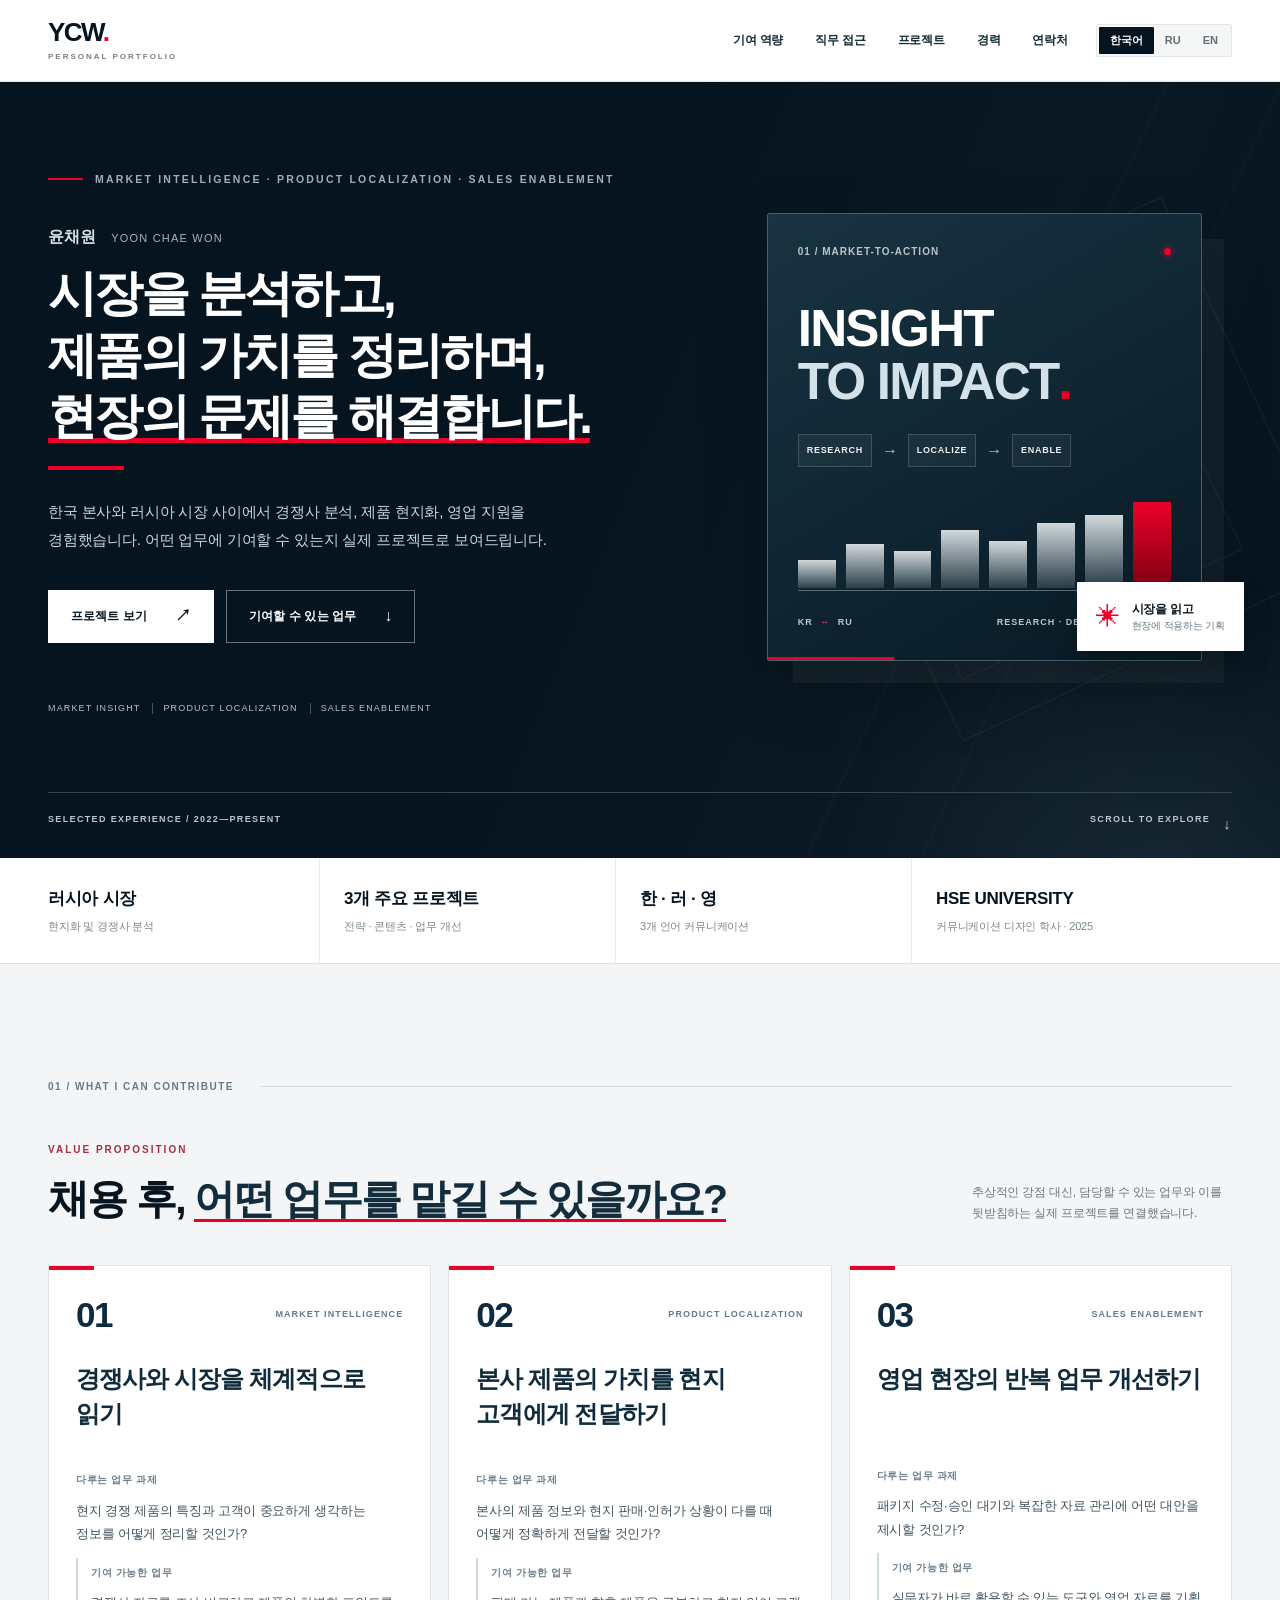
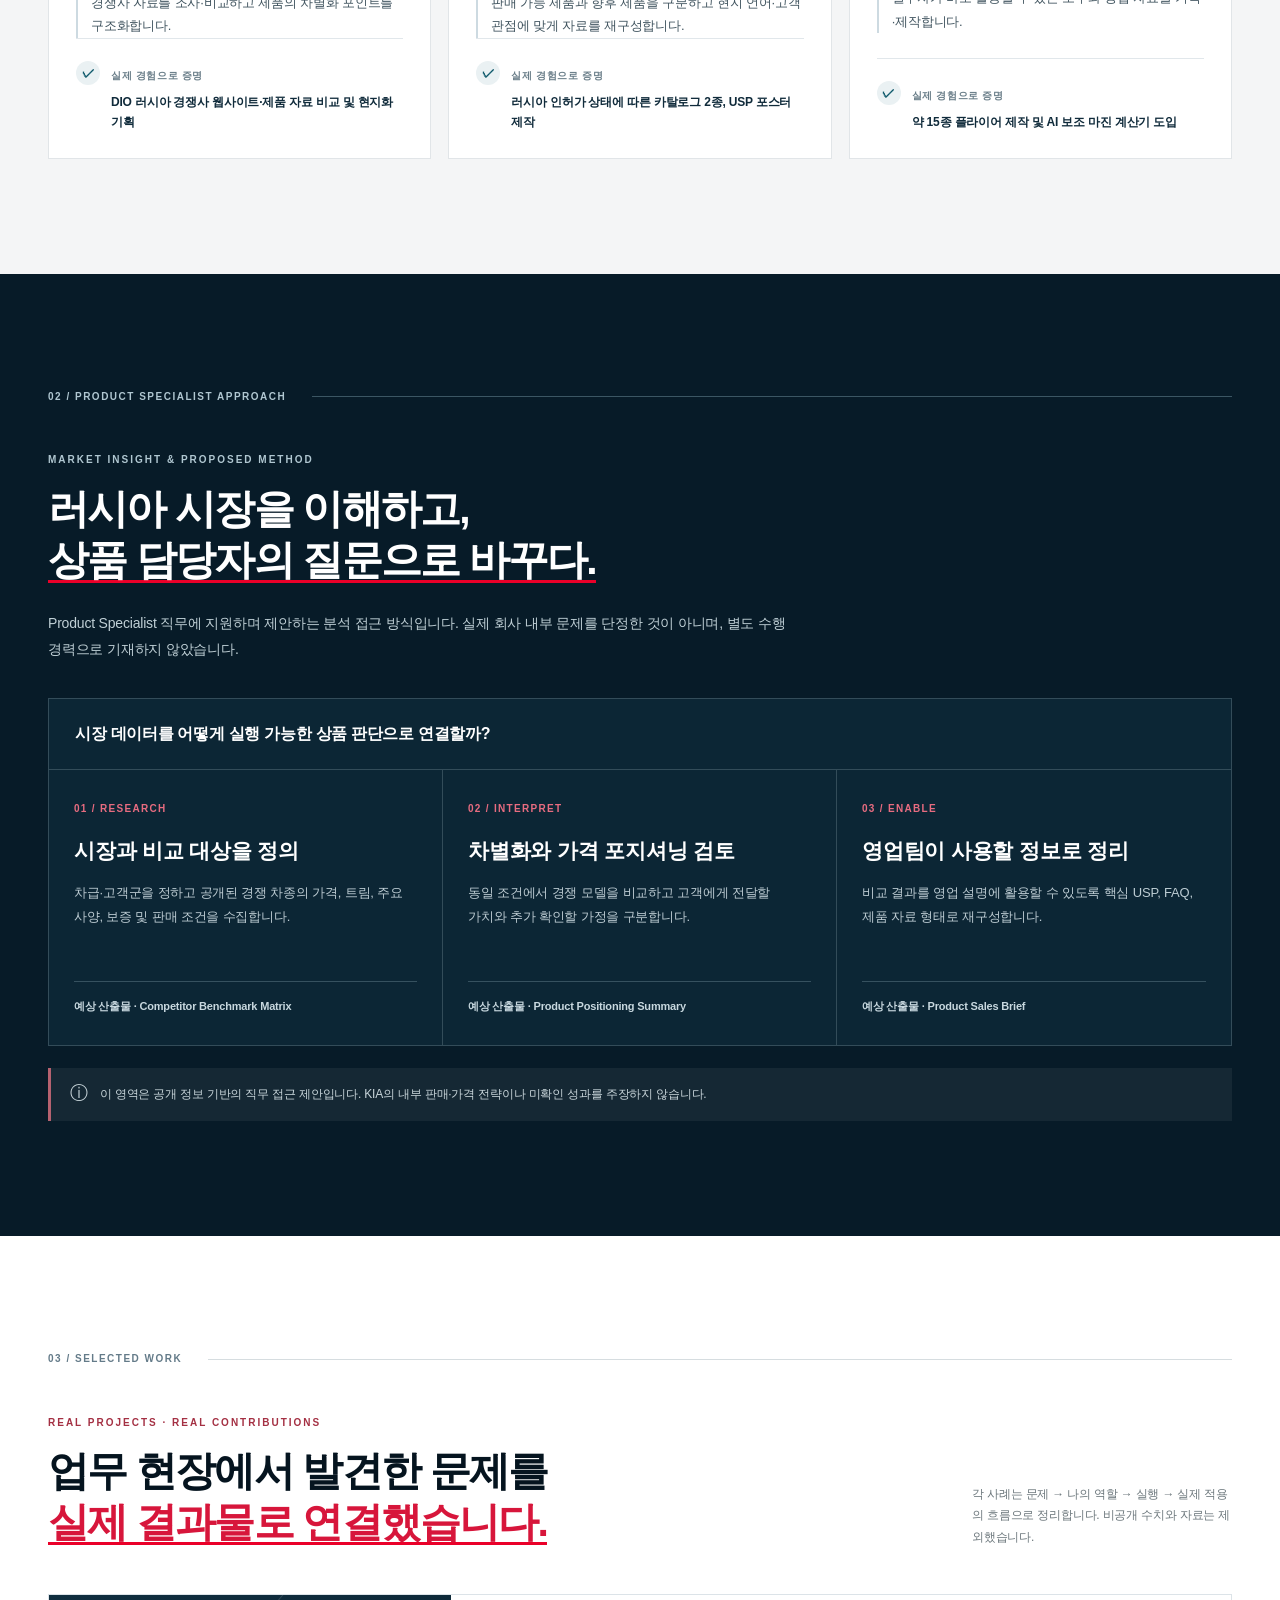
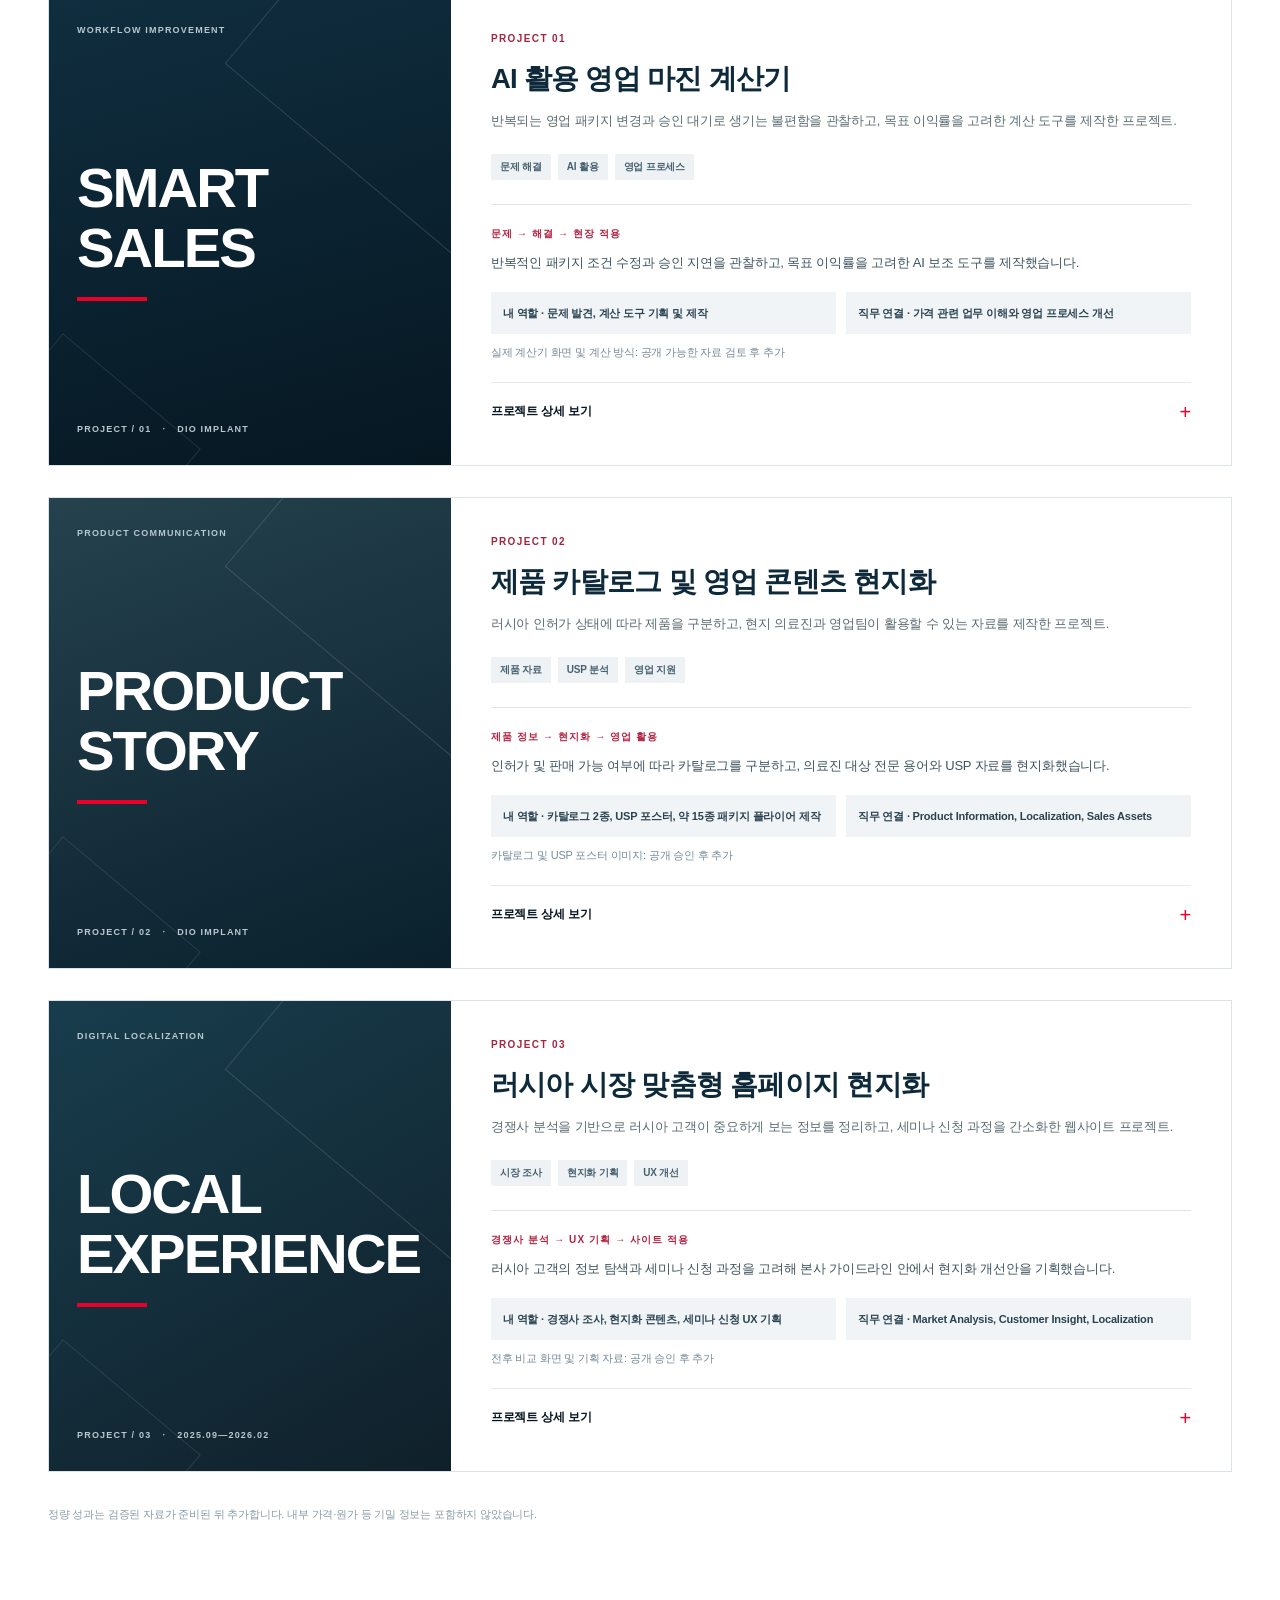
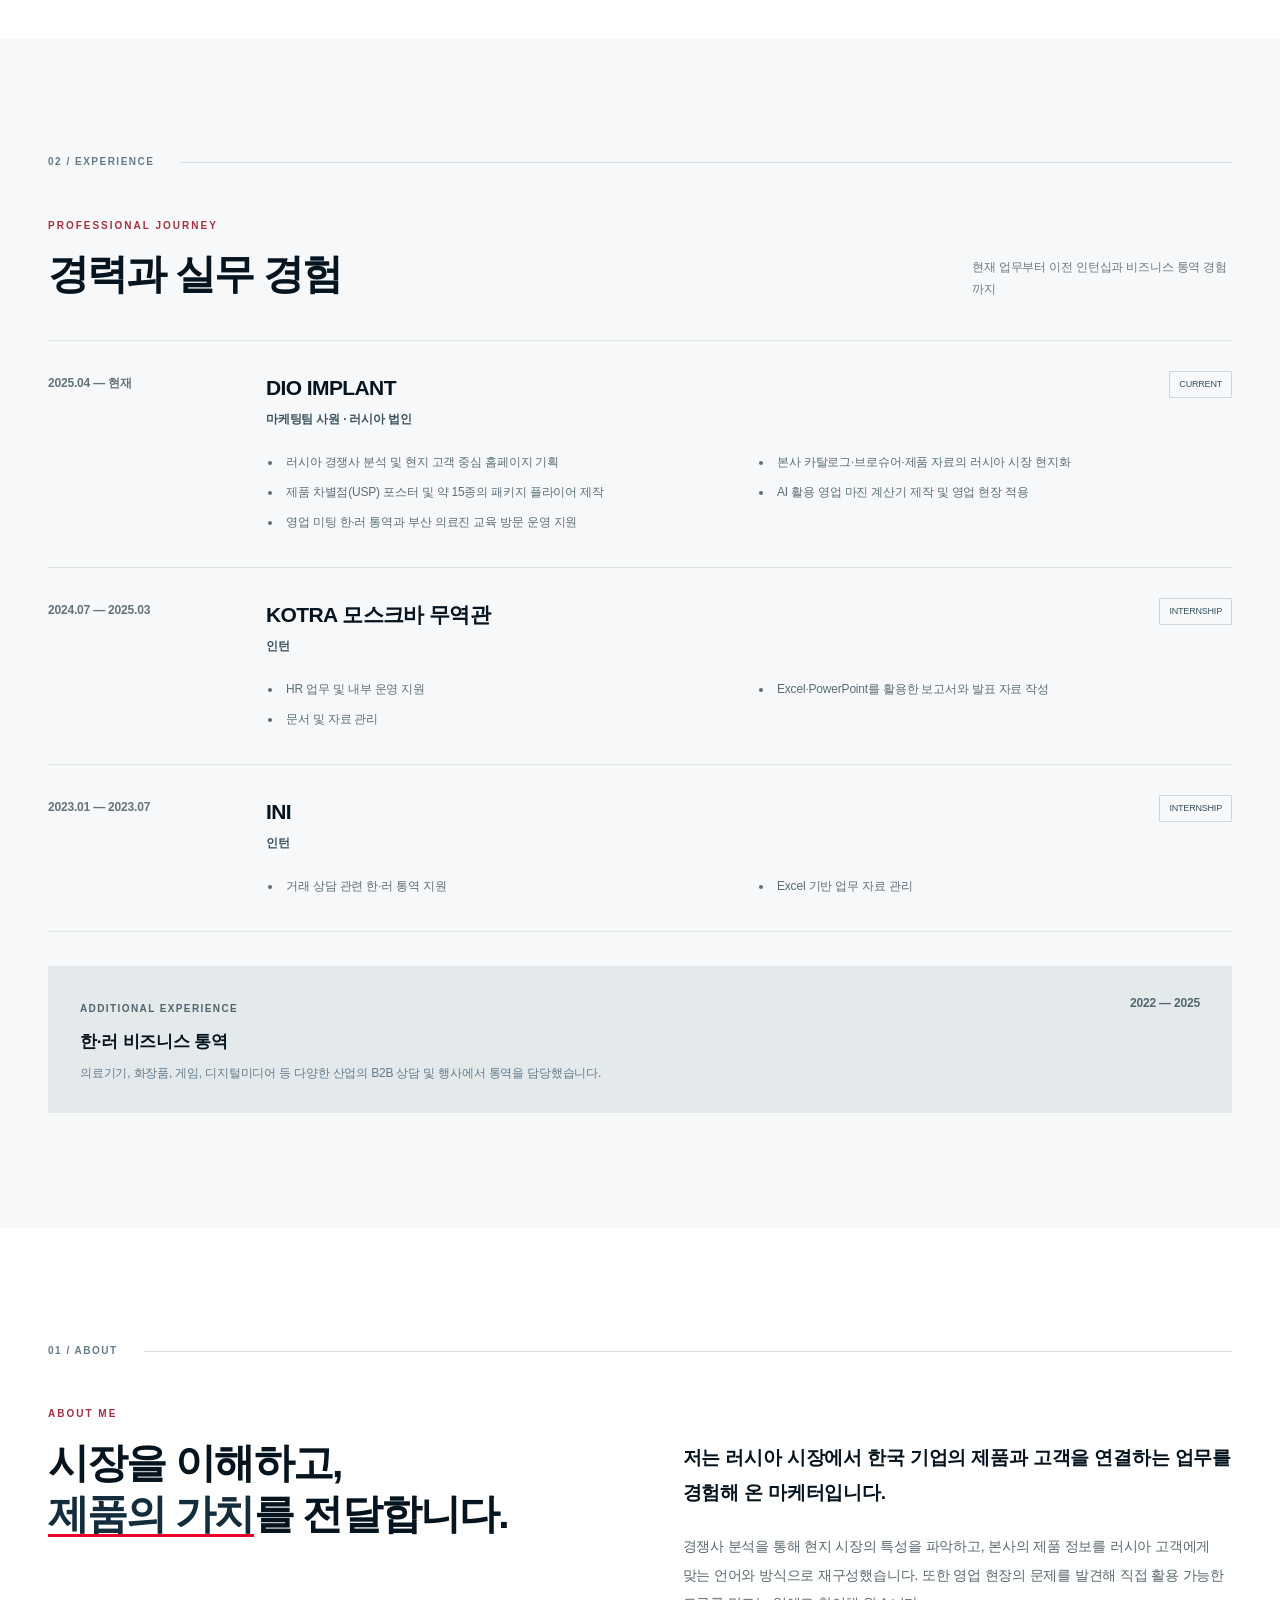
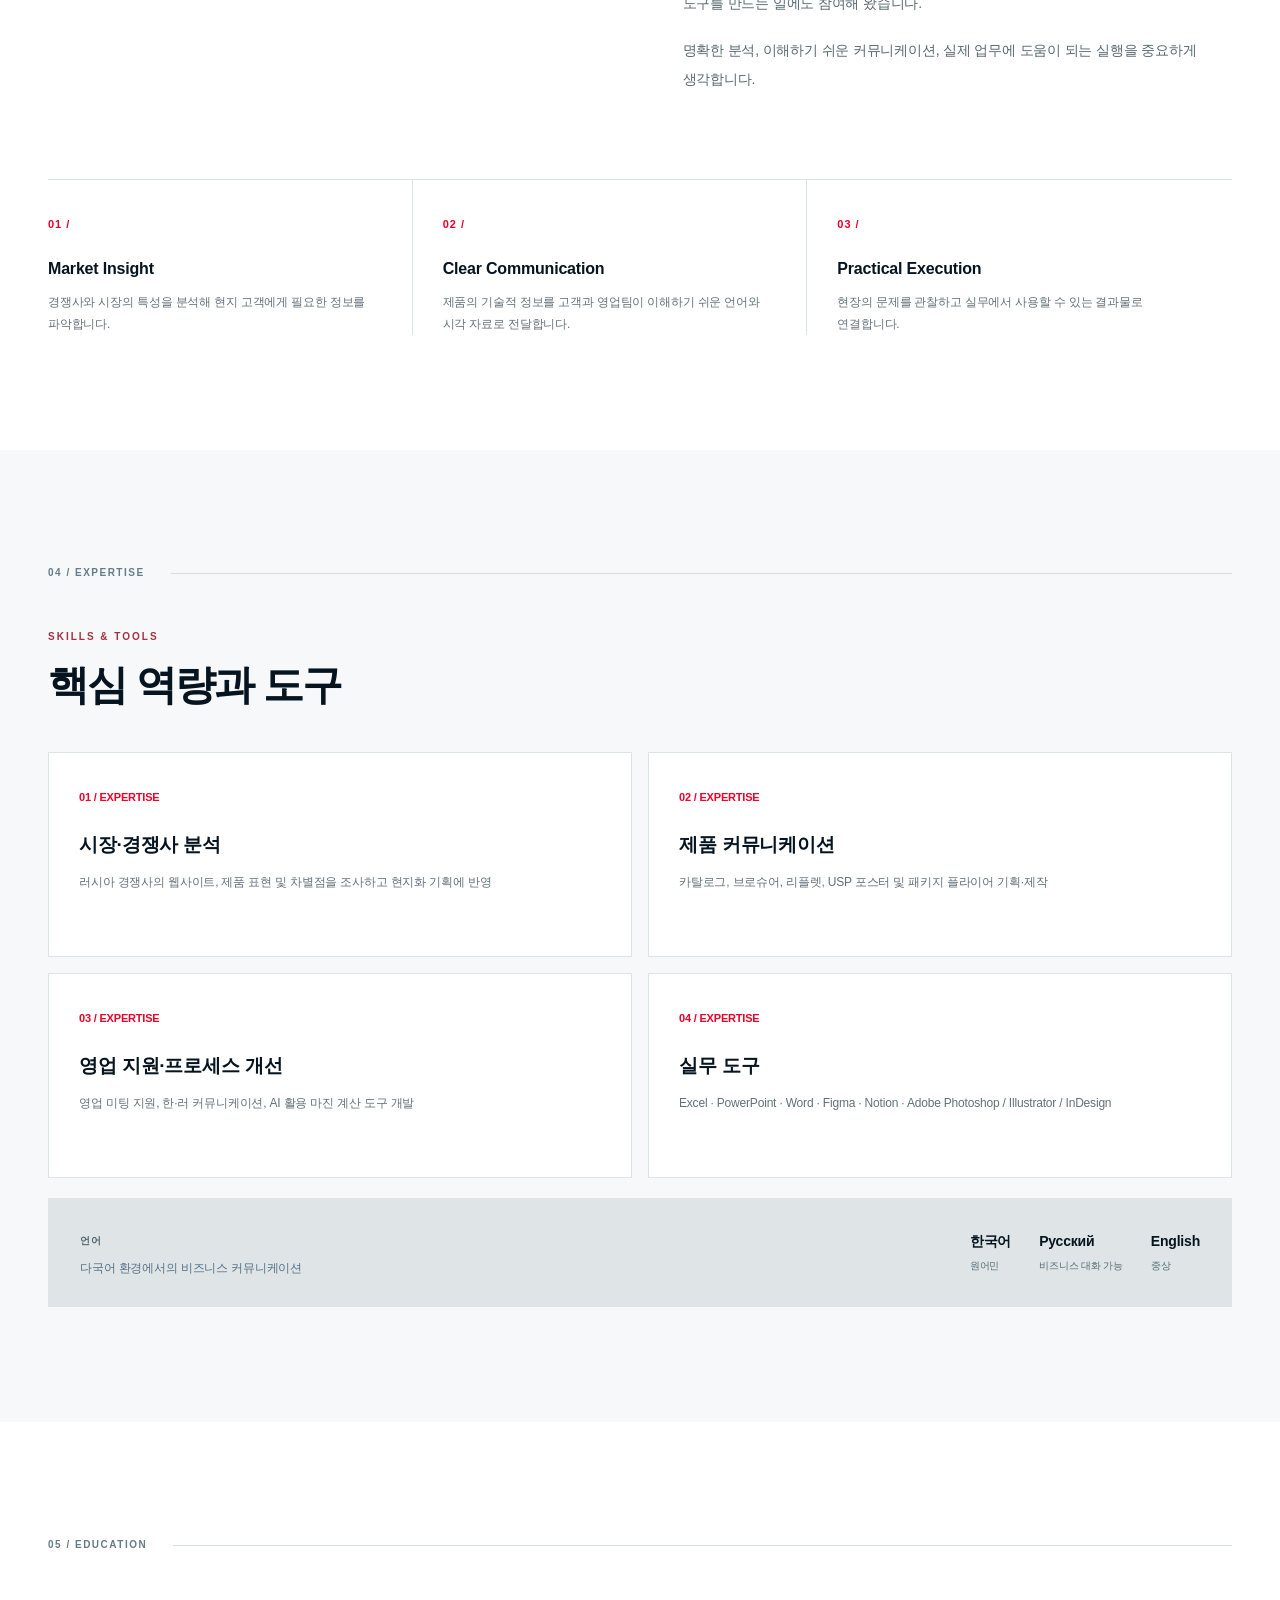
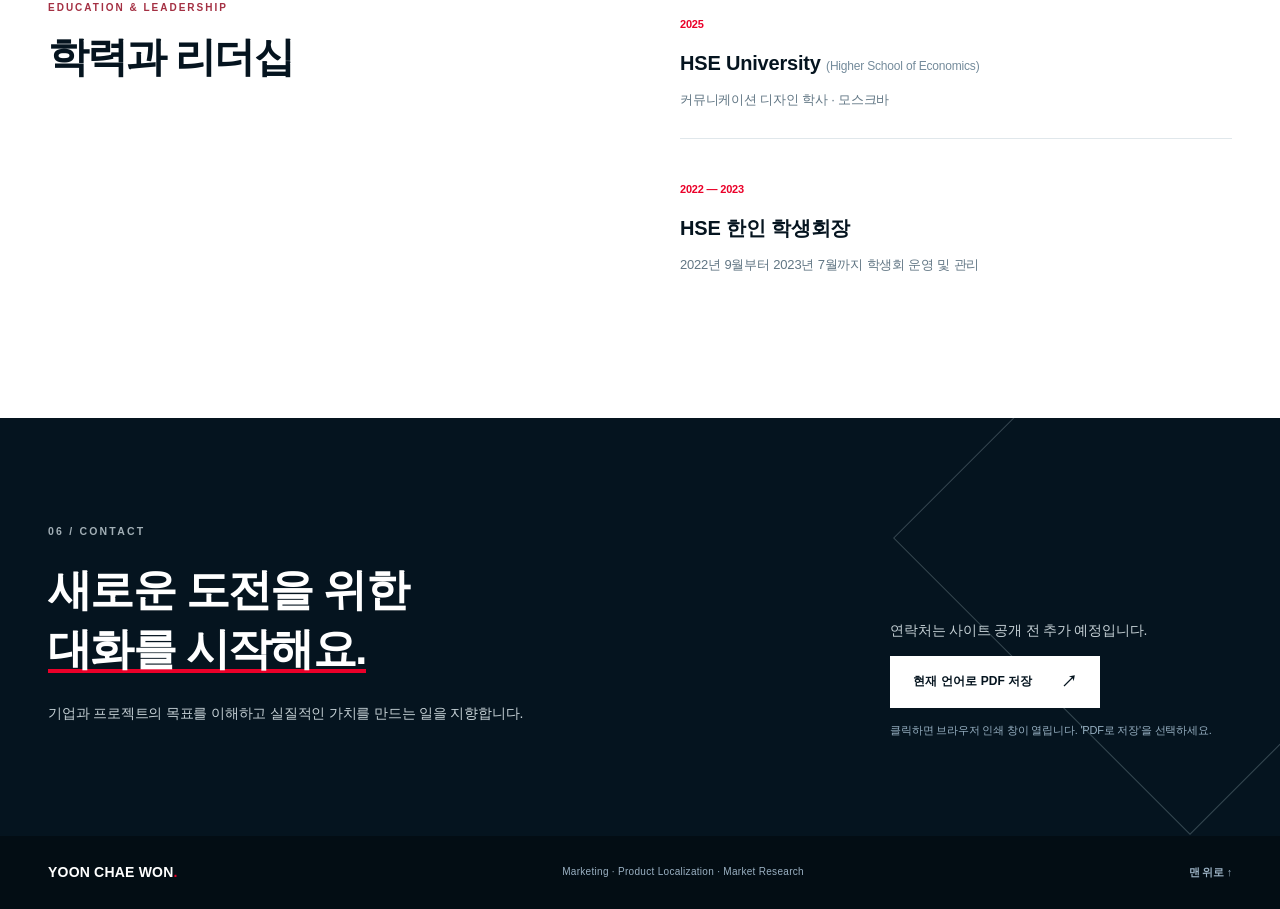
==== commit 5c324650: "Fix DOM query helpers for multilingual navigation and project rendering" ====
--- a/index.html
+++ b/index.html
@@ -398,7 +398,7 @@
 };
 
 const $ = (selector, root=document) => root.querySelector(selector);
-const $ = (selector, root=document) => Array.from(root.querySelectorAll(selector));
+const $$ = (selector, root=document) => Array.from(root.querySelectorAll(selector));
 const validLanguages = ['ko','ru','en'];
 const escapeText = (value) => String(value).replace(/[&<>"']/g, character => ({'&':'&amp;','<':'&lt;','>':'&gt;','"':'&quot;',"'":'&#39;'}[character]));
 const readLanguage = () => {
@@ -438,15 +438,15 @@
 }
 function setLanguage(lang) {
   if(!validLanguages.includes(lang)) return;
-  const openIndexes = $('.project-details').reduce((out,el,i)=> { if(el.open) out.push(i); return out; },[]);
+  const openIndexes = $$('.project-details').reduce((out,el,i)=> { if(el.open) out.push(i); return out; },[]);
   currentLanguage = lang;
   const t = content[lang];
   document.documentElement.lang = lang;
   document.title = t.pageTitle;
   $('meta[name="description"]').setAttribute('content', t.metaDescription);
-  $('[data-i18n]').forEach(el=>{const k=el.dataset.i18n;if(Object.prototype.hasOwnProperty.call(t,k)) el.textContent=t[k]});
-  $('[data-i18n-html]').forEach(el=>{const k=el.dataset.i18nHtml;if(Object.prototype.hasOwnProperty.call(t,k)) el.innerHTML=t[k]});
-  $('[data-lang]').forEach(el=>el.setAttribute('aria-pressed',String(el.dataset.lang===lang)));
+  $$('[data-i18n]').forEach(el=>{const k=el.dataset.i18n;if(Object.prototype.hasOwnProperty.call(t,k)) el.textContent=t[k]});
+  $$('[data-i18n-html]').forEach(el=>{const k=el.dataset.i18nHtml;if(Object.prototype.hasOwnProperty.call(t,k)) el.innerHTML=t[k]});
+  $$('[data-lang]').forEach(el=>el.setAttribute('aria-pressed',String(el.dataset.lang===lang)));
   $('.brand').setAttribute('aria-label', lang==='ko'?'윤채원 포트폴리오 홈':lang==='ru'?'Портфолио Yoon Chae Won, главная':'Yoon Chae Won portfolio home');
   $('.menu-toggle').setAttribute('aria-label',$('.menu-toggle').getAttribute('aria-expanded')==='true'?t.menuClose:t.menuLabel);
   renderPrinciples(t);renderExperience(t);renderProjects(t,openIndexes);renderExpertise(t);renderContact(t);
@@ -459,18 +459,18 @@
 }
 
 function closeMobileMenu(){const btn=$('.menu-toggle');btn.setAttribute('aria-expanded','false');$('#mobile-menu').hidden=true;btn.setAttribute('aria-label',content[currentLanguage].menuLabel)}
-$('[data-lang]').forEach(btn => btn.addEventListener('click',()=>setLanguage(btn.dataset.lang)));
+$$('[data-lang]').forEach(btn => btn.addEventListener('click',()=>setLanguage(btn.dataset.lang)));
 $('.menu-toggle').addEventListener('click',()=>{
   const open=$('.menu-toggle').getAttribute('aria-expanded')==='true';
   $('.menu-toggle').setAttribute('aria-expanded',String(!open));
   $('#mobile-menu').hidden=open;
   $('.menu-toggle').setAttribute('aria-label',open?content[currentLanguage].menuLabel:content[currentLanguage].menuClose);
 });
-$('#mobile-menu a').forEach(a=>a.addEventListener('click',closeMobileMenu));
+$$('#mobile-menu a').forEach(a=>a.addEventListener('click',closeMobileMenu));
 window.addEventListener('keydown',e=>{if(e.key==='Escape')closeMobileMenu()});
 window.addEventListener('resize',()=>{if(window.innerWidth>900)closeMobileMenu()});
 $('#print-btn').addEventListener('click',()=>{
-  const panels=$('.project-details');const old=panels.map(x=>x.open);
+  const panels=$$('.project-details');const old=panels.map(x=>x.open);
   panels.forEach(el=>el.open=true);
   const restore=()=>{panels.forEach((el,i)=>el.open=old[i]);window.removeEventListener('afterprint',restore)};
   window.addEventListener('afterprint',restore);
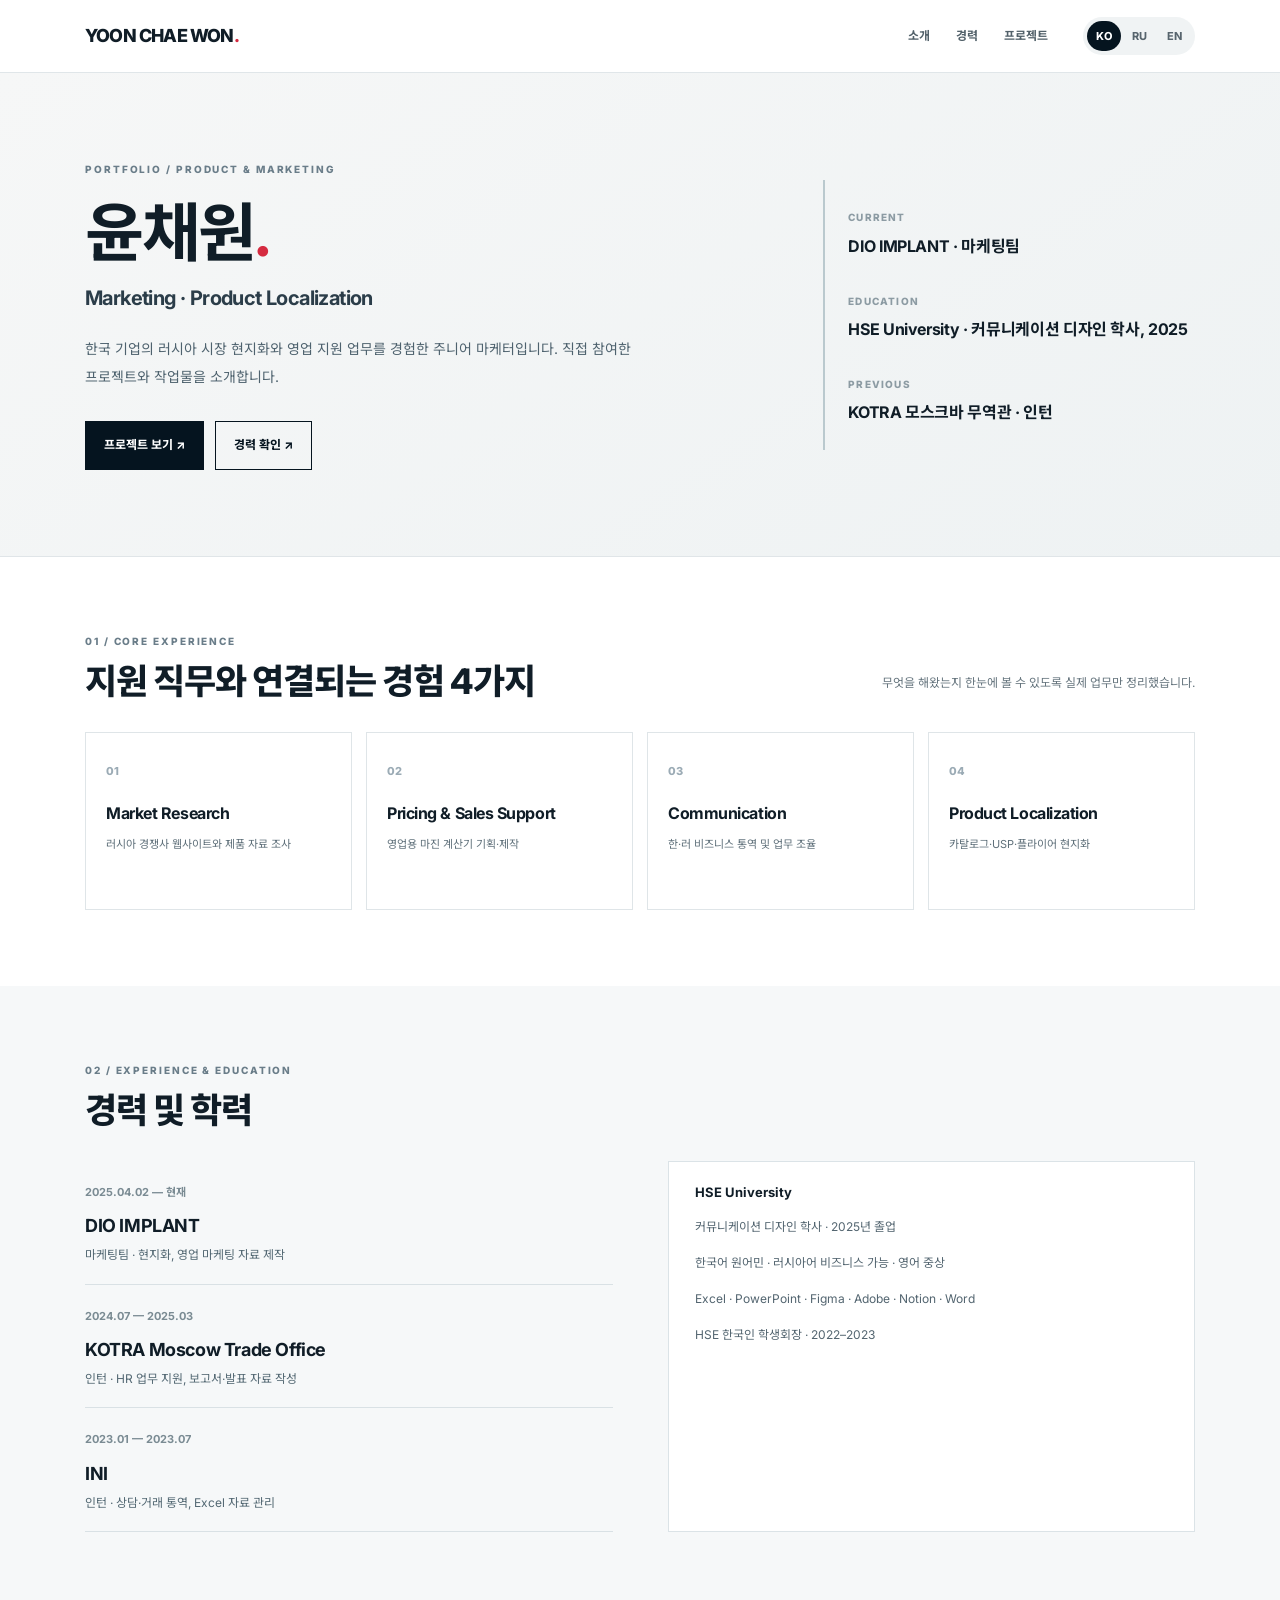
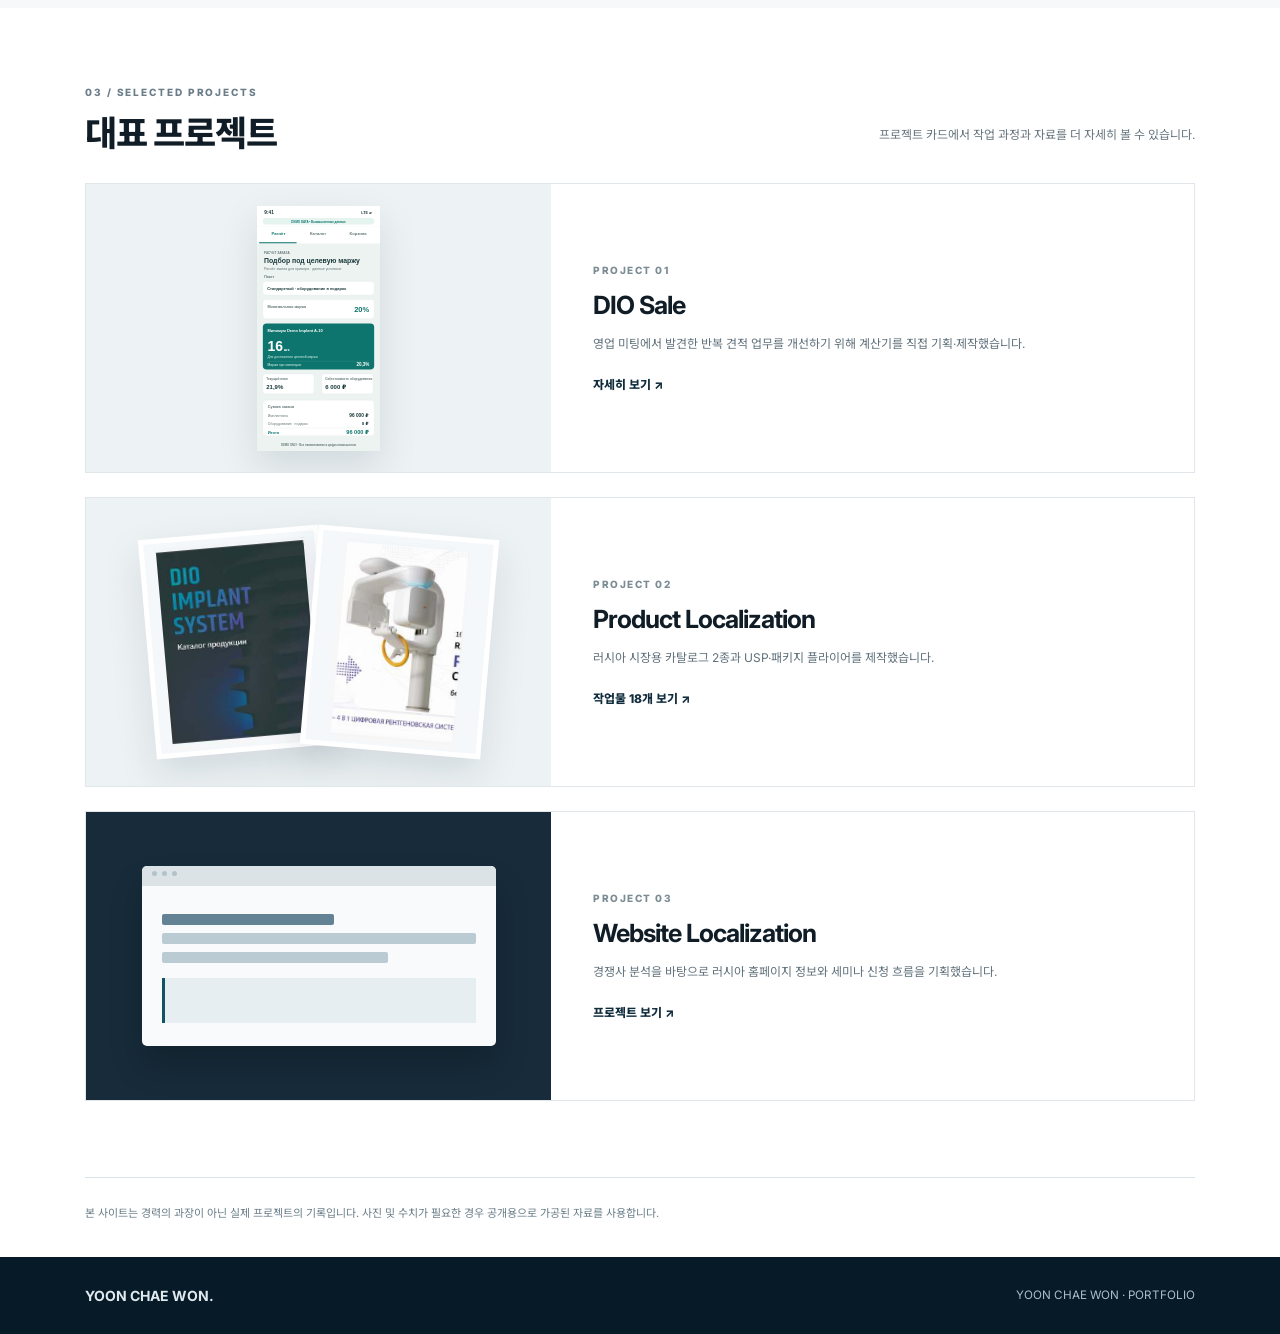
==== commit 227eb6fd: "Simplify homepage as clear junior portfolio with four areas of experience" ====
--- a/index.html
+++ b/index.html
@@ -1,484 +1,22 @@
-<!doctype html>
-<html lang="ko">
-<head>
-  <meta charset="utf-8">
-  <meta name="viewport" content="width=device-width, initial-scale=1">
-  <meta name="color-scheme" content="light">
-  <meta name="theme-color" content="#122c42">
-  <meta name="description" content="윤채원 | 마케팅 전략, 러시아 시장 현지화, 제품 커뮤니케이션 포트폴리오">
-  <title>윤채원 | Marketing & Product Portfolio</title>
-  
-  <style>
-:root{--navy:#122c42;--navy-dark:#0d253a;--navy-mid:#1d3e58;--ink:#172a39;--muted:#617182;--accent:#88acc6;--line:#dce5eb;--wash:#f4f7f9;--white:#fff;--container:1200px}
-*,*::before,*::after{box-sizing:border-box}
-html{scroll-behavior:smooth;scroll-padding-top:100px}
-body{margin:0;background:#fff;color:var(--ink);font-family:"Pretendard","Noto Sans KR","Apple SD Gothic Neo","Segoe UI",Arial,sans-serif;-webkit-font-smoothing:antialiased;line-height:1.65}
-button,a{font:inherit}a{color:inherit;text-decoration:none}button{cursor:pointer}button:focus-visible,a:focus-visible,summary:focus-visible{outline:3px solid #76abdc;outline-offset:4px}::selection{background:#a2c3da;color:#0d253a}
-.container{width:min(calc(100% - 96px),var(--container));margin-inline:auto}
-.skip-link{position:absolute;top:-50px;left:12px;z-index:100;padding:9px 16px;background:#fff;color:#0d253a}.skip-link:focus{top:10px}
-.site-header{height:84px;position:sticky;top:0;z-index:60;background:rgba(255,255,255,.97);border-bottom:1px solid #e8eef2;backdrop-filter:blur(12px)}
-.header-inner{height:100%;display:flex;align-items:center;justify-content:space-between;gap:28px}.brand{display:flex;flex-direction:column;line-height:1.05;flex-shrink:0}.brand-mark{font-size:25px;letter-spacing:-1.35px;font-weight:850;color:var(--navy)}.brand-period,.footer-wordmark span{color:#78a2c1}.brand-tag{font-size:8.8px;font-weight:800;letter-spacing:2.7px;color:#8496a6;margin-top:7px}
-.desktop-nav{display:flex;align-items:center;gap:32px;margin-left:auto}.desktop-nav a{font-size:13px;white-space:nowrap;font-weight:650;color:#465a6b;transition:color .2s}.desktop-nav a:hover{color:#0968a2}.header-actions{display:flex;align-items:center;gap:12px}.language-switch{display:flex;gap:3px;padding:4px;border:1px solid #e1e9ef;background:#f5f8fa;border-radius:100px;white-space:nowrap}.language-switch button{border:0;background:transparent;font-size:11px;font-weight:700;color:#70818d;padding:8px 11px;border-radius:100px;min-width:37px;line-height:1}.language-switch button[aria-pressed="true"]{background:var(--navy);color:#fff;box-shadow:0 2px 6px rgba(19,44,66,.15)}.language-switch button:hover:not([aria-pressed="true"]){color:var(--navy)}
-.menu-toggle{display:none;border:0;background:transparent;width:32px;height:32px;padding:5px;flex-direction:column;gap:5px;justify-content:center}.menu-toggle span{display:block;height:2px;background:var(--navy);width:100%;transition:transform .2s,opacity .2s}.menu-toggle[aria-expanded="true"] span:first-child{transform:translateY(7px) rotate(45deg)}.menu-toggle[aria-expanded="true"] span:nth-child(2){opacity:0}.menu-toggle[aria-expanded="true"] span:nth-child(3){transform:translateY(-7px) rotate(-45deg)}.mobile-nav{display:none}
-.hero{background:var(--navy);color:#fff;position:relative;overflow:hidden}.hero:after{content:"";position:absolute;bottom:-230px;right:-180px;width:650px;height:650px;background:radial-gradient(circle,rgba(79,131,166,.19),transparent 69%);pointer-events:none}.hero-grain{position:absolute;inset:0;pointer-events:none;background-image:linear-gradient(rgba(255,255,255,.018) 1px,transparent 1px),linear-gradient(90deg,rgba(255,255,255,.018) 1px,transparent 1px);background-size:64px 64px;mask-image:linear-gradient(to right,transparent 10%,black 90%)}
-.hero-grid{min-height:670px;display:grid;grid-template-columns:1.15fr .85fr;align-items:center;gap:56px;position:relative;z-index:1;padding-block:90px 80px}.hero-content{max-width:690px}.eyebrow{font-weight:750;letter-spacing:2.2px;font-size:10.5px;display:flex;align-items:center;gap:12px;text-transform:uppercase}.eyebrow.light{color:#afc6d8}.eyebrow-line{width:34px;height:1px;background:#8bb7d6}.hero-person{margin:42px 0 12px;color:#b6ccdc;font-size:16px;font-weight:650;letter-spacing:.2px}.hero-person span{font-size:11px;letter-spacing:1.2px;margin-left:10px;font-weight:500;color:#88abc4}.hero h1{font-size:clamp(42px,4.25vw,70px);font-weight:750;letter-spacing:-2.6px;line-height:1.2;margin:0 0 26px;word-break:keep-all}.hero h1 em{font-style:normal;color:#9dc2dc}.hero-description{max-width:560px;margin:0;color:#ccdae5;font-size:16px;line-height:1.9;word-break:keep-all}.hero-buttons{display:flex;gap:12px;flex-wrap:wrap;margin-top:34px}.button{display:inline-flex;align-items:center;justify-content:space-between;gap:28px;min-height:48px;padding:13px 18px;border-radius:4px;border:1px solid transparent;font-size:12px;font-weight:800;line-height:1.4;transition:transform .2s,background .2s}.button:hover{transform:translateY(-2px)}.button-light{background:#fff;border-color:#fff;color:var(--navy)}.button-light:hover{background:#e8f2f8}.button-ghost{background:transparent;border-color:#6d879b;color:white}.button-ghost:hover{background:rgba(255,255,255,.08)}.button span:last-child{font-size:16px}.hero-keywords{display:flex;flex-wrap:wrap;gap:10px;margin-top:60px}.hero-keywords span{font-size:9px;letter-spacing:1.15px;color:#8aaac1;border-right:1px solid #506d83;padding-right:12px;line-height:1.2}.hero-keywords span:last-child{border:0}
-.hero-visual{position:relative;height:455px;display:flex;align-items:center;justify-content:center;min-width:0}.visual-orbit{position:absolute;border-radius:50%;border:1px solid rgba(145,184,210,.13);aspect-ratio:1}.orbit-one{width:470px;top:0;right:4%}.orbit-two{width:330px;top:72px;right:19%}.visual-panel{position:relative;z-index:2;width:min(100%,435px);background:linear-gradient(158deg,#1d4562 0%,#14344d 55%,#102b42 100%);border:1px solid #42637b;border-radius:13px;padding:28px 26px 26px;box-shadow:0 22px 60px rgba(2,17,32,.25);transform:rotate(-3deg)}.visual-panel-top,.visual-panel-bottom{display:flex;justify-content:space-between;align-items:center;gap:10px;font-size:10px;letter-spacing:1px;color:#a9c4d8;font-weight:700}.online-dot{width:7px;height:7px;border-radius:50%;background:#a5c5d9;box-shadow:0 0 0 4px rgba(165,197,217,.09)}.visual-headline{font-size:clamp(36px,3.7vw,59px);line-height:1.03;font-weight:800;letter-spacing:-1.2px;margin:43px 0 26px;color:#fff}.visual-headline span{color:#7dabc9}.visual-headline b{color:#bed8e9}.flow-line{display:flex;gap:10px;align-items:center}.flow-step{font-size:9px;font-weight:800;color:#d8e7f1;letter-spacing:.7px;padding:8px;background:rgba(255,255,255,.07);border:1px solid rgba(175,207,229,.16);border-radius:3px}.flow-arrow{color:#8eacc3}.visual-chart{display:flex;align-items:end;height:100px;gap:10px;margin:24px 0;border-bottom:1px solid #57758a;padding-bottom:2px}.visual-chart i{flex:1;background:linear-gradient(0deg,rgba(145,191,220,.26),rgba(145,191,220,.82));height:var(--h);border-radius:3px 3px 0 0}.visual-chart i:nth-child(1){--h:29%}.visual-chart i:nth-child(2){--h:46%}.visual-chart i:nth-child(3){--h:38%}.visual-chart i:nth-child(4){--h:60%}.visual-chart i:nth-child(5){--h:49%}.visual-chart i:nth-child(6){--h:67%}.visual-chart i:nth-child(7){--h:76%}.visual-chart i:nth-child(8){--h:89%}.visual-panel-bottom{font-size:9px;color:#b6ccda}.arrow-exchange{color:#83afcb;padding:0 4px}.floating-note{position:absolute;z-index:3;right:-8px;bottom:16px;display:flex;align-items:center;gap:12px;padding:15px 19px;background:#eff5f8;color:var(--navy);border-radius:8px;box-shadow:0 12px 28px rgba(0,0,0,.15)}.note-star{color:#608ca9;font-size:24px}.floating-note strong,.floating-note small{display:block;line-height:1.5}.floating-note strong{font-size:12px}.floating-note small{font-size:10px;color:#668197}
-.hero-bottom{position:relative;z-index:2;display:flex;justify-content:space-between;gap:10px;border-top:1px solid #3b566b;padding:19px 0 22px;color:#8ca8bb;font-size:9px;letter-spacing:1.35px;font-weight:700}.hero-bottom a{display:flex;gap:13px}.hero-bottom a span{font-size:15px}
-.facts-strip{background:#f4f7f9;border-bottom:1px solid #e5ecf1}.facts-grid{display:grid;grid-template-columns:repeat(4,1fr)}.facts-grid>div{padding:27px 20px 27px 0;border-right:1px solid #dfe7ed;margin-right:24px;display:flex;flex-direction:column;justify-content:center;gap:4px}.facts-grid>div:last-child{border-right:none;margin-right:0}.fact-title{font-size:17px;letter-spacing:-.3px;font-weight:800;color:#19354a}.fact-sub{font-size:11px;color:#718392}
-.section{padding:112px 0}.section-about{background:#fff}.section-experience,.section-expertise{background:#f6f8fa}.section-top{display:flex;gap:26px;align-items:center;margin-bottom:47px}.section-number{font-size:10px;letter-spacing:1.5px;color:#7391a4;font-weight:800;white-space:nowrap}.section-rule{height:1px;background:#dde6ec;flex:1}.section-kicker{font-size:10px;font-weight:850;letter-spacing:2px;color:#7b9ab1;margin:0 0 15px}.section-heading{font-size:clamp(30px,3.2vw,48px);line-height:1.3;font-weight:780;letter-spacing:-1.8px;color:#142c40;margin:0;word-break:keep-all}.section-heading em{font-style:normal;color:#5e87a2}.section-heading-row{display:flex;justify-content:space-between;align-items:end;gap:40px;margin-bottom:40px}.section-note{max-width:260px;font-size:12px;color:#778a99;line-height:1.8;margin:0}
-.about-layout{display:grid;grid-template-columns:1fr 1fr;gap:85px;align-items:start}.about-text{padding-top:35px}.about-text p{font-size:14px;line-height:2.05;color:#60717f;margin:0 0 18px;word-break:keep-all}.about-text .lead{font-size:19px;font-weight:720;color:#1e384c;line-height:1.8;margin-bottom:22px}.principle-grid{display:grid;grid-template-columns:repeat(3,1fr);border-top:1px solid var(--line);margin-top:68px}.principle{padding:30px 34px 0 0;border-right:1px solid var(--line);margin-right:30px}.principle:last-child{border:0;margin-right:0}.principle-num{color:#7695ac;font-size:11px;font-weight:850;letter-spacing:1px}.principle h3{color:var(--navy);font-size:16px;margin:19px 0 9px}.principle p{font-size:12px;color:#6d7f8c;line-height:1.85;margin:0;word-break:keep-all}
-.timeline{border-top:1px solid #dbe5ec}.timeline-item{display:grid;grid-template-columns:180px 1fr;gap:38px;padding:30px 0;border-bottom:1px solid #dbe5ec}.timeline-date{font-size:12px;font-weight:750;color:#72899b;padding-top:3px;white-space:nowrap}.timeline-head{display:flex;justify-content:space-between;align-items:flex-start;gap:20px}.timeline-head h3{margin:0 0 4px;font-size:21px;letter-spacing:-.6px;color:#152e41}.timeline-role{font-size:12px;color:#5b768b;font-weight:720;margin:0}.timeline-tag{font-size:9px;color:#4c748e;border:1px solid #d1e0e8;padding:5px 9px;border-radius:999px;white-space:nowrap}.timeline-copy{display:grid;grid-template-columns:repeat(2,1fr);gap:0 32px;margin:17px 0 0;padding-left:16px}.timeline-copy li{font-size:12px;color:#607483;line-height:1.85;padding-left:4px;margin:4px 0}.additional-experience{margin-top:34px;background:#eaf1f6;padding:28px 32px;display:flex;justify-content:space-between;gap:24px;border-radius:6px}.mini-label{font-size:10px;letter-spacing:1.4px;font-weight:800;color:#6b91aa}.additional-experience h3{font-size:17px;margin:8px 0 7px}.additional-experience p{font-size:12px;color:#637b8c;margin:0;line-height:1.8}.additional-date{font-size:12px;font-weight:750;color:#6b91aa;white-space:nowrap}
-.section-projects{background:white}.project-list{display:grid;gap:22px}.project-card{display:grid;grid-template-columns:40% 60%;border:1px solid #dce6ec;border-radius:9px;overflow:hidden;transition:box-shadow .2s,border-color .2s}.project-card:hover{box-shadow:0 16px 34px rgba(21,51,75,.07);border-color:#c4d4df}.project-visual{position:relative;overflow:hidden;background:#173d58;color:#fff;min-height:300px;padding:28px;display:flex;flex-direction:column;justify-content:space-between}.project-visual.project-2{background:#254960}.project-visual.project-3{background:#304d60}.project-visual::before{content:"";position:absolute;width:300px;height:300px;border:1px solid rgba(255,255,255,.13);border-radius:50%;right:-135px;top:-100px}.project-visual::after{content:"";position:absolute;width:180px;height:180px;border:1px solid rgba(255,255,255,.10);border-radius:50%;left:-65px;bottom:-85px}.project-visual-top,.project-visual-bottom{position:relative;z-index:1;font-size:9px;font-weight:750;letter-spacing:1.2px;color:#afcadc}.project-visual-mid{position:relative;z-index:1;letter-spacing:-2px;font-size:clamp(36px,4.4vw,68px);font-weight:800;line-height:1.05;color:#fff}.project-visual-mid span{color:#9fc6df;display:block}.project-body{padding:35px 37px;display:flex;flex-direction:column;justify-content:center;min-width:0}.project-index{font-weight:800;letter-spacing:1.4px;font-size:10px;color:#7d9caf}.project-body h3{font-size:23px;line-height:1.45;letter-spacing:-.7px;color:#142e42;margin:12px 0 10px;word-break:keep-all}.project-summary{font-size:13px;color:#617585;line-height:1.9;margin:0 0 20px;word-break:keep-all}.project-tags{display:flex;gap:7px;flex-wrap:wrap;margin-bottom:21px}.project-tags span{border-radius:20px;padding:5px 9px;background:#eef3f6;color:#5b7a90;font-size:10px;font-weight:650}.project-details{border-top:1px solid #e3ebef;padding-top:13px}.project-details summary{list-style:none;display:flex;justify-content:space-between;gap:20px;align-items:center;cursor:pointer;color:#234c69;font-size:12px;font-weight:800}.project-details summary::-webkit-details-marker{display:none}.project-details summary::after{content:"+";font-size:20px;font-weight:400;color:#527d99}.project-details[open] summary::after{content:"−"}.project-detail-content{padding:18px 0 2px}.project-detail-content h4{font-size:11px;color:#2a4e67;margin:16px 0 5px;text-transform:uppercase;letter-spacing:.6px}.project-detail-content p{font-size:12px;line-height:1.9;margin:0;color:#627688}.project-detail-content a{display:inline-block;color:#17577f;border-bottom:1px solid #b3cfdf;font-size:12px;font-weight:750;margin-top:15px}.project-disclaimer{margin:21px 0 0;color:#8a9aa6;font-size:11px;line-height:1.8}
-.expertise-grid{display:grid;grid-template-columns:repeat(2,1fr);gap:16px}.expertise-card{background:#fff;border:1px solid #e3eaef;border-radius:7px;padding:30px;min-height:205px}.expertise-n{font-size:11px;font-weight:800;color:#7295af}.expertise-card h3{font-size:19px;color:#183649;margin:20px 0 11px}.expertise-card p{font-size:12px;color:#627684;margin:0;line-height:1.9}.language-panel{margin-top:20px;border-radius:7px;background:#dfeaf1;padding:28px 32px;display:flex;align-items:center;justify-content:space-between;gap:25px}.language-panel p{font-size:12px;color:#547186;margin:7px 0 0}.spoken-languages{display:flex;gap:28px;flex-wrap:wrap}.spoken-languages>div{display:flex;flex-direction:column;gap:4px}.spoken-languages strong{font-size:14px;color:#1a3b53}.spoken-languages small{font-size:10px;color:#60829c}
-.section-education{background:#fff}.education-grid{display:grid;grid-template-columns:1fr 1fr;gap:80px}.edu-items article{padding:10px 0 28px;border-bottom:1px solid #e0e7eb;margin-bottom:26px}.edu-items article:last-child{border-bottom:none;margin-bottom:0}.edu-year{font-size:11px;color:#7694a8;font-weight:750}.edu-items h3{font-size:20px;color:#16354a;margin:10px 0 9px}.edu-items h3 small{font-size:12px;font-weight:500;color:#748b9b}.edu-items p{font-size:13px;color:#617684;margin:0}
-.contact-section{background:#102a40;color:#fff;padding:95px 0;position:relative;overflow:hidden}.contact-section:before{content:"";position:absolute;width:420px;height:420px;border:1px solid #2b4d65;border-radius:50%;right:-120px;top:-90px}.contact-layout{display:grid;grid-template-columns:1.4fr .6fr;gap:45px;position:relative;align-items:end}.contact-layout h2{font-size:clamp(34px,3.4vw,52px);line-height:1.35;letter-spacing:-1.6px;margin:20px 0 22px}.contact-layout h2 em{font-style:normal;color:#a7c9df}.contact-layout>div>p:not(.eyebrow){color:#bfceda;font-size:14px;line-height:1.9;max-width:530px}.contact-actions{display:flex;flex-direction:column;align-items:flex-start;gap:12px}.contact-actions .contact-status{color:#d4e1e9;font-size:13px;margin:0}.contact-actions .button{cursor:pointer}.print-hint{font-size:11px!important;color:#98b1c3!important;margin:0}.site-footer{background:#0a1e2e;color:#9ab0c2;padding:25px 0}.footer-inner{display:flex;align-items:center;justify-content:space-between;gap:18px}.footer-wordmark{font-weight:850;font-size:14px;letter-spacing:.2px;color:#fff}.footer-inner>span:nth-child(2){font-size:10px;letter-spacing:.3px}.footer-inner a{font-size:11px;font-weight:750}
-@media(max-width:1120px){.desktop-nav{gap:17px}.container{width:min(calc(100% - 64px),var(--container))}.hero-grid{gap:30px}.hero-visual{height:410px}.visual-panel{padding:22px}.visual-headline{font-size:43px}.visual-chart{height:75px}.hero-grid{min-height:615px}.hero h1{font-size:50px}.about-layout{gap:50px}.education-grid{gap:50px}}
-@media(max-width:900px){.desktop-nav{display:none}.menu-toggle{display:flex}.site-header{height:72px}.mobile-nav:not([hidden]){display:flex;flex-direction:column;gap:0;position:absolute;top:72px;left:0;right:0;background:#fff;box-shadow:0 16px 28px rgba(22,47,64,.10);padding:12px 32px 19px}.mobile-nav a{padding:12px 0;border-bottom:1px solid #eef1f4;font-size:13px;font-weight:700}.hero-grid{grid-template-columns:1fr;gap:0;min-height:unset;padding-top:77px;padding-bottom:65px}.hero-content{max-width:750px}.hero h1{font-size:56px}.hero-visual{margin-top:35px;height:370px;max-width:600px;margin-inline:auto;width:100%}.visual-panel{width:400px}.floating-note{right:0}.hero-keywords{margin-top:38px}.facts-grid{grid-template-columns:repeat(2,1fr)}.facts-grid>div:nth-child(2){border-right:none;margin-right:0}.facts-grid>div:nth-child(n+3){border-top:1px solid #dfe7ed}.section{padding:80px 0}.section-top{margin-bottom:32px}.project-card{grid-template-columns:1fr}.project-visual{min-height:225px}.project-visual-mid{font-size:60px}.project-body{padding:29px}.timeline-item{grid-template-columns:160px 1fr}.about-layout{gap:36px}}
-@media(max-width:650px){.container{width:calc(100% - 36px)}.site-header{height:68px}.header-inner{gap:8px}.brand-mark{font-size:22px}.brand-tag{font-size:7px;letter-spacing:2px}.language-switch{padding:3px;gap:1px}.language-switch button{font-size:10px;min-width:33px;padding:8px 7px}.header-actions{gap:7px}.mobile-nav:not([hidden]){top:68px;padding-inline:18px}.hero-grid{padding-top:60px;padding-bottom:40px}.hero-person{margin-top:33px;font-size:14px}.hero-person span{font-size:10px}.hero h1{font-size:clamp(35px,9vw,52px);letter-spacing:-1.5px}.hero-description{font-size:13px;line-height:1.85}.hero-buttons{gap:8px;margin-top:27px}.button{min-height:44px;padding:11px 13px;gap:15px;font-size:11px}.hero-keywords{margin-top:34px;gap:7px}.hero-keywords span{font-size:8px;padding-right:8px}.hero-visual{height:310px;margin-top:35px}.visual-panel{width:min(92%,350px);padding:18px 17px;transform:rotate(-2deg)}.visual-headline{font-size:clamp(32px,10vw,47px);margin:25px 0 19px}.visual-chart{height:54px;gap:7px;margin:18px 0}.flow-line{gap:5px}.flow-step{font-size:7px;padding:6px 5px}.flow-arrow{font-size:10px}.visual-panel-top,.visual-panel-bottom{font-size:8px}.floating-note{right:-2px;bottom:0;padding:10px 11px}.floating-note strong{font-size:11px}.floating-note small{font-size:9px}.orbit-one{width:360px;right:-10%}.orbit-two{width:260px;right:12%}.hero-bottom{font-size:7px;letter-spacing:.7px}.facts-grid>div{padding:18px 7px 18px 0;margin-right:12px}.fact-title{font-size:14px}.fact-sub{font-size:10px}.section{padding:68px 0}.section-top{margin-bottom:25px;gap:13px}.section-heading{font-size:clamp(28px,7vw,38px);letter-spacing:-1.1px}.section-heading-row{flex-direction:column;align-items:start;gap:15px;margin-bottom:28px}.section-note{max-width:100%}.about-layout{grid-template-columns:1fr;gap:0}.about-text{padding-top:24px}.about-text .lead{font-size:16px}.about-text p{font-size:13px}.principle-grid{grid-template-columns:1fr;margin-top:34px}.principle{border-right:0;border-bottom:1px solid var(--line);padding:19px 0;margin:0}.principle:last-child{border:0}.principle h3{margin:9px 0 6px}.timeline-item{grid-template-columns:1fr;gap:8px;padding:25px 0}.timeline-head h3{font-size:18px}.timeline-copy{grid-template-columns:1fr;gap:0;margin-top:12px}.timeline-tag{font-size:8px}.additional-experience{padding:21px;flex-direction:column;gap:8px}.project-visual{min-height:205px;padding:23px}.project-visual-mid{font-size:50px}.project-body{padding:23px}.project-body h3{font-size:20px}.expertise-grid,.education-grid,.contact-layout{grid-template-columns:1fr;gap:12px}.expertise-card{min-height:0;padding:25px}.language-panel{align-items:start;flex-direction:column;padding:24px}.spoken-languages{gap:22px}.education-grid{gap:25px}.edu-items h3{font-size:18px}.contact-section{padding:75px 0}.contact-layout{gap:25px}.contact-layout h2{font-size:clamp(31px,8vw,43px)}.footer-inner{flex-wrap:wrap;gap:10px}.footer-inner>span:nth-child(2){order:3;width:100%}}
-@media(prefers-reduced-motion:reduce){html{scroll-behavior:auto}*,*::before,*::after{animation-duration:.01ms!important;transition:none!important}}
-@media print{@page{size:A4;margin:12mm}html{scroll-behavior:auto}body{color:#000!important;background:#fff!important;font-size:10pt}a{color:inherit}.site-header,.hero-visual,.hero-bottom,.hero-buttons,.hero-keywords,.facts-strip,.contact-section,.site-footer,.project-disclaimer,.project-details summary,.skip-link{display:none!important}.container{width:100%!important}.hero{background:#fff!important;color:#000!important}.hero-grid{min-height:0;display:block;padding:0 0 25px}.hero-person,.hero-person span,.hero-description,.eyebrow.light,.hero h1,.hero h1 em{color:#000!important}.hero h1{font-size:27pt}.hero-description{font-size:10pt}.section{padding:20px 0!important;break-inside:avoid}.section-top{margin-bottom:12px}.section-heading{font-size:20pt}.about-layout,.education-grid{gap:25px}.about-text{padding-top:0}.principle-grid{margin-top:20px}.principle{padding:14px 15px 0 0}.timeline-item{padding:12px 0;break-inside:avoid}.section-experience,.section-expertise{background:#fff!important}.project-card{break-inside:avoid;grid-template-columns:1fr;box-shadow:none!important;margin-bottom:8px}.project-visual{display:none}.project-body{padding:14px}.project-details[open] .project-detail-content{display:block}.project-details:not([open]) .project-detail-content{display:none}.expertise-card{min-height:0;padding:12px}.expertise-card h3{margin:5px 0}.expertise-grid{gap:8px}.language-panel{background:#fff;padding:14px}.edu-items article{padding-bottom:14px;margin-bottom:12px}.print-visible{display:block!important}}
-
-/* -----------------------------------------------------------
-   Visual concept v2: inspired by the high-contrast, editorial,
-   product-first design language of Kia websites. Independent
-   personal portfolio; Kia logos and assets are not reproduced.
-   ----------------------------------------------------------- */
-:root{--navy:#05141f;--navy-dark:#030d14;--navy-mid:#152b35;--ink:#05141f;--muted:#5b6871;--accent:#ea0029;--line:#e4e8eb;--wash:#f5f6f6;--white:#fff;--container:1240px}
-body{background:#fff;color:#05141f;letter-spacing:-.012em}
-::selection{background:#ea0029;color:#fff}
-button:focus-visible,a:focus-visible,summary:focus-visible{outline-color:#ea0029}
-.site-header{height:82px;background:#fff;border-bottom:1px solid #e6eaec;box-shadow:none}
-.brand-mark{color:#05141f;font-size:26px;letter-spacing:-1.5px}.brand-period,.footer-wordmark span{color:#ea0029}
-.brand-tag{color:#778087;letter-spacing:2px;font-size:8px}
-.desktop-nav a{color:#152a35;font-weight:750;font-size:12px}.desktop-nav a:hover{color:#ea0029}
-.language-switch{border-radius:2px;background:#f5f6f6;border-color:#e2e7e8;gap:0;padding:2px}.language-switch button{border-radius:1px;color:#657077;font-weight:800}.language-switch button[aria-pressed="true"]{background:#05141f;color:white;box-shadow:none}
-.menu-toggle span{background:#05141f}
-.hero{background:#05141f;color:#fff;isolation:isolate}
-.hero::before{content:"";position:absolute;inset:0;background:linear-gradient(112deg,transparent 40%,rgba(255,255,255,.02) 70%,transparent 100%);pointer-events:none}
-.hero:after{width:750px;height:700px;right:-260px;bottom:-410px;background:radial-gradient(circle,rgba(71,93,107,.28),transparent 67%);z-index:-1}
-.hero-grain{background-image:linear-gradient(115deg,transparent 71%,rgba(255,255,255,.035) 71.1%,transparent 71.3%),linear-gradient(115deg,transparent 78%,rgba(255,255,255,.028) 78.1%,transparent 78.3%);background-size:100% 100%;mask-image:none}
-.hero-grid{grid-template-columns:1.12fr .88fr;gap:58px;min-height:670px;padding-block:78px 78px}
-.hero-person{color:#e6eff3;margin:36px 0 12px;font-weight:740}.hero-person span{color:#a7b5be}
-.eyebrow.light{color:#a2afb6}.eyebrow-line{height:2px;background:#ea0029;width:35px}
-.hero h1{font-size:clamp(43px,4.4vw,72px);letter-spacing:-2.9px;font-weight:850;line-height:1.14;margin-bottom:28px}.hero h1 em{color:#fff;box-shadow:inset 0 -5px #ea0029}
-.hero-description{color:#c6d0d6;font-size:15px;line-height:1.85;max-width:555px}
-.hero-buttons{margin-top:37px}.button{border-radius:0;min-height:52px;font-size:12px;padding:14px 22px;letter-spacing:.1px}
-.button-light{background:#fff;color:#05141f}.button-light:hover{background:#e8ebed}.button-ghost{border-color:#64757d;background:transparent}.button-ghost:hover{border-color:#fff}
-.hero-keywords{margin-top:60px}.hero-keywords span{font-size:9px;color:#c2cbd0;border-right:1px solid #45535b}
-.visual-orbit{border-radius:0;border:1px solid rgba(255,255,255,.06);transform:rotate(-25deg)}.orbit-one{width:410px;right:-7%;top:55px}.orbit-two{width:310px;right:8%;top:110px}
-.visual-panel{transform:rotate(0);border-radius:2px;background:linear-gradient(155deg,#223641 0%,#10222e 58%,#091923 100%);border:1px solid #53626a;box-shadow:24px 24px 0 -2px rgba(255,255,255,.04),0 26px 70px rgba(0,0,0,.2);padding:30px}
-.visual-panel::after{content:"";height:3px;position:absolute;left:0;bottom:0;right:0;background:linear-gradient(90deg,#ea0029 0 29%,transparent 29%)}
-.visual-panel-top,.visual-panel-bottom{color:#bac6cb}.online-dot{background:#ea0029;box-shadow:0 0 0 4px rgba(234,0,41,.15)}
-.visual-headline{letter-spacing:-1.8px;font-size:clamp(40px,4vw,63px)}.visual-headline span{color:#c4d1d9}.visual-headline b{color:#ea0029}
-.flow-step{background:rgba(255,255,255,.045);color:#ecf2f5;border:1px solid rgba(255,255,255,.16);border-radius:0}.flow-arrow{color:#bec6c9}
-.visual-chart{border-bottom-color:#5a6b71}.visual-chart i{border-radius:0;background:linear-gradient(0deg,rgba(156,176,185,.2),rgba(236,241,243,.88))}.visual-chart i:last-child{background:linear-gradient(0deg,#800014,#ea0029)}
-.arrow-exchange{color:#f65f77}.floating-note{background:#fff;color:#05141f;border-radius:1px;box-shadow:0 17px 28px rgba(0,0,0,.23);right:-12px;bottom:13px}
-.note-star{color:#ea0029}.floating-note small{color:#697a83}.hero-bottom{border-top:1px solid #344751;color:#bbc6cd}
-.facts-strip{background:#fff;border-bottom:1px solid #dce3e6}.facts-grid>div{border-color:#e5eaec}.fact-title{color:#05141f;font-size:17px}.fact-sub{color:#7a878d}
-.section-about{background:#fff}.section-experience,.section-expertise{background:#f3f5f5}.section{padding-block:115px}.section-number{color:#ea0029;font-weight:850}.section-rule{background:#d6dde0}.section-kicker{color:#6f7d83}.section-heading{color:#05141f;font-weight:800;line-height:1.25}.section-heading em{color:#05141f;box-shadow:inset 0 -3px #ea0029}.section-note{color:#6c777c}
-.about-text .lead{color:#05141f}.about-text p{color:#59686f}.principle-num{color:#ea0029}.principle h3{color:#05141f}.principle p{color:#657178}
-.timeline{border-color:#dbe1e3}.timeline-item{border-color:#dbe1e3}.timeline-date{color:#64737a}.timeline-head h3{color:#05141f}.timeline-role{color:#3b5360}.timeline-tag{border-radius:1px;border-color:#cdd7da;color:#375260}.timeline-copy li{color:#5b6e77}.additional-experience{background:#e4e9eb;border-radius:0}.mini-label{color:#52646d}.additional-date{color:#536771}
-.project-list{gap:19px}.project-card{border-radius:0;border-color:#dce1e3}.project-card:hover{border-color:#9aaab1;box-shadow:0 14px 34px rgba(5,20,31,.075)}
-.project-visual,.project-visual.project-2,.project-visual.project-3{background:#05141f}
-.project-visual.project-2{background:#142833}.project-visual.project-3{background:#223640}
-.project-visual::before,.project-visual::after{border-radius:0;transform:rotate(40deg)}.project-visual-top,.project-visual-bottom{color:#b9c7ce}.project-visual-mid span{color:#fff}.project-visual-mid::after{content:"";display:block;margin-top:20px;width:70px;height:4px;background:#ea0029}
-.project-index{color:#ea0029}.project-body h3{color:#05141f}.project-summary{color:#5b6b72}.project-tags span{border-radius:1px;background:#eef0f1;color:#344851}.project-details summary,.project-detail-content a{color:#05141f}.project-details summary::after{color:#ea0029}
-.expertise-card{border-radius:0;border-color:#dee4e6}.expertise-n{color:#ea0029}.expertise-card h3{color:#05141f}.expertise-card p{color:#637078}.language-panel{border-radius:0;background:#dfe5e7}.spoken-languages strong{color:#05141f}.spoken-languages small{color:#526974}
-.section-education{background:#fff}.edu-year{color:#ea0029}.edu-items h3{color:#05141f}
-.contact-section{background:#05141f}.contact-section:before{border-radius:0;transform:rotate(45deg);border-color:#354650}.contact-layout h2 em{color:#fff;box-shadow:inset 0 -4px #ea0029}.contact-layout>div>p:not(.eyebrow){color:#c5d0d5}.contact-actions .contact-status{color:#c5d0d5}.site-footer{background:#030d14}
-@media(max-width:900px){.hero-grid{grid-template-columns:1fr}.hero-visual{max-width:600px}.hero h1{font-size:clamp(41px,6.2vw,62px)}}
-@media(max-width:650px){.site-header{height:68px}.hero-grid{padding-top:55px}.hero h1{font-size:clamp(36px,9vw,53px);letter-spacing:-1.8px}.hero-person{margin-top:28px}.hero-visual{height:310px}.visual-panel{padding:20px}.visual-headline{font-size:clamp(33px,9vw,47px)}.section{padding-block:68px}.section-heading{font-size:clamp(28px,7vw,38px)}.floating-note{right:0}}
-@media print{.hero{background:#fff!important}.hero h1 em,.section-heading em{box-shadow:none!important}.project-card{border-radius:0!important}}
-
-</style>
-  <link rel="stylesheet" href="./strategy.css">
-  
-</head>
-<body>
-  <a class="skip-link" href="#main" data-i18n="skip">본문으로 건너뛰기</a>
-  <header class="site-header" id="top">
-    <div class="header-inner container">
-      <a class="brand" href="#top" aria-label="윤채원 포트폴리오 홈">
-        <span class="brand-mark">YCW<span class="brand-period">.</span></span>
-        <span class="brand-tag">PERSONAL PORTFOLIO</span>
-      </a>
-      <nav class="desktop-nav" aria-label="Primary navigation">
-        <a href="#about" data-i18n="navAbout">소개</a>
-        <a href="#experience" data-i18n="navExperience">경력</a>
-        <a href="#projects" data-i18n="navProjects">프로젝트</a>
-        <a href="#expertise" data-i18n="navExpertise">역량</a>
-        <a href="#contact" data-i18n="navContact">연락처</a>
-      </nav>
-      <div class="header-actions">
-        <div class="language-switch" role="group" aria-label="Choose website language">
-          <button type="button" data-lang="ko" lang="ko" title="한국어" aria-label="한국어" aria-pressed="true">한국어</button>
-          <button type="button" data-lang="ru" lang="ru" title="Русский" aria-label="Русский" aria-pressed="false">RU</button>
-          <button type="button" data-lang="en" lang="en" title="English" aria-label="English" aria-pressed="false">EN</button>
-        </div>
-        <button class="menu-toggle" type="button" aria-expanded="false" aria-controls="mobile-menu" aria-label="Open navigation menu"><span></span><span></span><span></span></button>
-      </div>
-    </div>
-    <nav class="mobile-nav" id="mobile-menu" aria-label="Mobile navigation" hidden>
-      <a href="#about" data-i18n="navAbout">소개</a>
-      <a href="#experience" data-i18n="navExperience">경력</a>
-      <a href="#projects" data-i18n="navProjects">프로젝트</a>
-      <a href="#expertise" data-i18n="navExpertise">역량</a>
-      <a href="#contact" data-i18n="navContact">연락처</a>
-    </nav>
-  </header>
-
-  <main id="main">
-    <section class="hero" aria-labelledby="hero-title">
-      <div class="hero-grain" aria-hidden="true"></div>
-      <div class="container hero-grid">
-        <div class="hero-content">
-          <p class="eyebrow light"><span class="eyebrow-line"></span><span data-i18n="heroLabel">MARKETING · PRODUCT · LOCALIZATION</span></p>
-          <p class="hero-person" data-i18n-html="heroName">윤채원 <span>YOON CHAE WON</span></p>
-          <h1 id="hero-title" data-i18n-html="heroTitle">시장에 대한 이해를<br>실행 가능한 <em>전략</em>으로.</h1>
-          <p class="hero-description" data-i18n="heroDescription">러시아 시장 분석부터 제품 콘텐츠 현지화, 영업 지원까지. 고객과 비즈니스를 연결하는 마케팅을 설계합니다.</p>
-          <div class="hero-buttons">
-            <a class="button button-light" href="#projects"><span data-i18n="viewProjects">프로젝트 보기</span><span aria-hidden="true">↗</span></a>
-            <a class="button button-ghost" href="#experience"><span data-i18n="viewExperience">경력 살펴보기</span><span aria-hidden="true">↓</span></a>
-          </div>
-          <div class="hero-keywords"><span>MARKET INSIGHT</span><span>PRODUCT LOCALIZATION</span><span>SALES ENABLEMENT</span></div>
-        </div>
-        <div class="hero-visual" aria-label="Strategy, Localization and Execution illustration">
-          <div class="visual-orbit orbit-one"></div>
-          <div class="visual-orbit orbit-two"></div>
-          <div class="visual-panel">
-            <div class="visual-panel-top"><span>01 / MARKET-TO-ACTION</span><span class="online-dot"></span></div>
-            <div class="visual-headline">INSIGHT<br><span>TO IMPACT</span><b>.</b></div>
-            <div class="flow-line"><span class="flow-step">RESEARCH</span><span class="flow-arrow">→</span><span class="flow-step">LOCALIZE</span><span class="flow-arrow">→</span><span class="flow-step">ENABLE</span></div>
-            <div class="visual-chart" aria-hidden="true"><i></i><i></i><i></i><i></i><i></i><i></i><i></i><i></i></div>
-            <div class="visual-panel-bottom"><span>KR <span class="arrow-exchange">↔</span> RU</span><span>RESEARCH · DESIGN · BUSINESS</span></div>
-          </div>
-          <div class="floating-note"><span class="note-star">✳</span><div><strong data-i18n="visualNoteStrong">시장을 읽고</strong><small data-i18n="visualNoteSmall">현장에 적용하는 기획</small></div></div>
-        </div>
-      </div>
-      <div class="hero-bottom container"><span>SELECTED EXPERIENCE / 2022—PRESENT</span><a href="#about" aria-label="Scroll down">SCROLL TO EXPLORE <span aria-hidden="true">↓</span></a></div>
-    </section>
-
-    <section class="facts-strip" aria-label="Profile at a glance">
-      <div class="container facts-grid">
-        <div><span class="fact-title" data-i18n="factOneValue">러시아 시장</span><span class="fact-sub" data-i18n="factOneLabel">현지화 및 경쟁사 분석</span></div>
-        <div><span class="fact-title" data-i18n="factTwoValue">3개 주요 프로젝트</span><span class="fact-sub" data-i18n="factTwoLabel">전략 · 콘텐츠 · 업무 개선</span></div>
-        <div><span class="fact-title" data-i18n="factThreeValue">한 · 러 · 영</span><span class="fact-sub" data-i18n="factThreeLabel">3개 언어 커뮤니케이션</span></div>
-        <div><span class="fact-title">HSE UNIVERSITY</span><span class="fact-sub" data-i18n="factFourLabel">Communication Design · 2025</span></div>
-      </div>
-    </section>
-
-    <section class="section section-about" id="about" aria-labelledby="about-title">
-      <div class="container">
-        <div class="section-top"><span class="section-number">01 / ABOUT</span><span class="section-rule"></span></div>
-        <div class="about-layout">
-          <div><p class="section-kicker" data-i18n="aboutKicker">ABOUT ME</p><h2 id="about-title" class="section-heading" data-i18n-html="aboutTitle">시장을 이해하고,<br><em>제품의 가치</em>를 전달합니다.</h2></div>
-          <div class="about-text"><p class="lead" data-i18n="aboutLead">저는 러시아 시장에서 한국 기업의 제품과 고객을 연결하는 업무를 경험해 온 마케터입니다.</p><p data-i18n="aboutBody">경쟁사 분석을 통해 현지 시장의 특성을 파악하고, 본사의 제품 정보를 러시아 고객에게 맞는 언어와 방식으로 재구성했습니다. 또한 영업 현장의 문제를 발견해 직접 활용 가능한 도구를 만드는 일에도 참여해 왔습니다.</p><p data-i18n="aboutFoot">명확한 분석, 이해하기 쉬운 커뮤니케이션, 실제 업무에 도움이 되는 실행을 중요하게 생각합니다.</p></div>
-        </div>
-        <div class="principle-grid" id="principles"></div>
-      </div>
-    </section>
-
-    <section class="section section-experience" id="experience" aria-labelledby="experience-title">
-      <div class="container">
-        <div class="section-top"><span class="section-number">02 / EXPERIENCE</span><span class="section-rule"></span></div>
-        <div class="section-heading-row"><div><p class="section-kicker" data-i18n="experienceKicker">PROFESSIONAL JOURNEY</p><h2 id="experience-title" class="section-heading" data-i18n="experienceTitle">경력과 실무 경험</h2></div><p class="section-note" data-i18n="experienceNote">현재 업무부터 이전 인턴십과 비즈니스 통역 경험까지</p></div>
-        <div class="timeline" id="experience-list"></div>
-        <div class="additional-experience"><div><span class="mini-label">ADDITIONAL EXPERIENCE</span><h3 data-i18n="additionalTitle">한·러 비즈니스 통역</h3><p data-i18n="additionalBody">의료기기, 화장품, 게임, 디지털미디어 등 다양한 산업의 B2B 상담 및 행사에서 통역을 담당했습니다.</p></div><span class="additional-date">2022 — 2025</span></div>
-      </div>
-    </section>
-
-    <section class="section section-projects" id="projects" aria-labelledby="projects-title">
-      <div class="container">
-        <div class="section-top"><span class="section-number">03 / SELECTED WORK</span><span class="section-rule"></span></div>
-        <div class="section-heading-row"><div><p class="section-kicker" data-i18n="projectsKicker">CASE STUDIES</p><h2 id="projects-title" class="section-heading" data-i18n-html="projectsTitle">문제에서 출발해<br><em>실행으로 연결한</em> 프로젝트</h2></div><p class="section-note" data-i18n="projectsNote">프로젝트를 열어 배경, 담당 역할, 결과를 확인해 보세요.</p></div>
-        <div class="project-list" id="projects-list"></div>
-        <p class="project-disclaimer" data-i18n="projectDisclaimer">정량 성과는 검증된 자료가 준비된 뒤 추가합니다. 내부 가격·원가 등 기밀 정보는 포함하지 않았습니다.</p>
-      </div>
-    </section>
-
-    <section class="section section-expertise" id="expertise" aria-labelledby="expertise-title">
-      <div class="container">
-        <div class="section-top"><span class="section-number">04 / EXPERTISE</span><span class="section-rule"></span></div>
-        <div class="section-heading-row"><div><p class="section-kicker" data-i18n="expertiseKicker">SKILLS & TOOLS</p><h2 id="expertise-title" class="section-heading" data-i18n="expertiseTitle">핵심 역량과 도구</h2></div></div>
-        <div class="expertise-grid" id="expertise-list"></div>
-        <div class="language-panel"><div><span class="mini-label" data-i18n="languageTitle">LANGUAGES</span><p data-i18n="languageIntro">다국어 환경에서의 비즈니스 커뮤니케이션</p></div><div class="spoken-languages" id="spoken-languages"></div></div>
-      </div>
-    </section>
-
-    <section class="section section-education" id="education" aria-labelledby="education-title">
-      <div class="container">
-        <div class="section-top"><span class="section-number">05 / EDUCATION</span><span class="section-rule"></span></div>
-        <div class="education-grid"><div><p class="section-kicker">EDUCATION & LEADERSHIP</p><h2 id="education-title" class="section-heading" data-i18n="educationTitle">학력과 리더십</h2></div><div class="edu-items"><article><span class="edu-year">2025</span><h3>HSE University <small>(Higher School of Economics)</small></h3><p data-i18n="eduDegree">커뮤니케이션 디자인 학사 · 모스크바</p></article><article><span class="edu-year">2022 — 2023</span><h3 data-i18n="leaderTitle">HSE 한인 학생회장</h3><p data-i18n="leaderBody">2022년 9월부터 2023년 7월까지 학생회 운영 및 관리</p></article></div></div>
-      </div>
-    </section>
-
-    <section class="contact-section" id="contact" aria-labelledby="contact-title">
-      <div class="container contact-layout"><div><p class="eyebrow light">06 / CONTACT</p><h2 id="contact-title" data-i18n-html="contactTitle">새로운 도전을 위한<br><em>대화를 시작해요.</em></h2><p data-i18n="contactText">기업과 프로젝트의 목표를 이해하고 실질적인 가치를 만드는 일을 지향합니다.</p></div><div class="contact-actions"><p class="contact-status" data-i18n="contactStatus">연락처는 사이트 공개 전 추가 예정입니다.</p><button id="print-btn" type="button" class="button button-light"><span data-i18n="savePdf">현재 언어로 PDF 저장</span><span aria-hidden="true">↗</span></button><p class="print-hint" data-i18n="printHint">클릭하면 브라우저 인쇄 창이 열립니다. 'PDF로 저장'을 선택하세요.</p></div></div>
-    </section>
-  </main>
-
-  <footer class="site-footer"><div class="container footer-inner"><span class="footer-wordmark">YOON CHAE WON<span>.</span></span><span data-i18n="footerCopy">Marketing · Product Localization · Market Research</span><a href="#top" data-i18n="backTop">맨 위로 ↑</a></div></footer>
-<script>
-'use strict';
-
-/*
- * Three-language portfolio: every visible content string is defined below.
- * Add a contact email to SITE_CONTACT_EMAIL when you are ready to publish.
- * Avoid entering private internal company data or unverified performance metrics.
- */
-const SITE_CONTACT_EMAIL = '';
-
-const content = {
-  ko: {
-    pageTitle: '윤채원 | 마케팅·제품 현지화 포트폴리오',
-    metaDescription: '윤채원 | 러시아 시장 분석, 제품 현지화, 마케팅 기획 및 영업 지원 포트폴리오',
-    skip:'본문으로 건너뛰기', navAbout:'소개', navExperience:'경력', navProjects:'프로젝트', navExpertise:'역량', navContact:'연락처', menuLabel:'메뉴 열기', menuClose:'메뉴 닫기',
-    heroLabel:'MARKETING · PRODUCT · LOCALIZATION',
-    heroName:'윤채원 <span>YOON CHAE WON</span>',
-    heroTitle:'시장에 대한 이해를<br>실행 가능한 <em>전략</em>으로.',
-    heroDescription:'러시아 시장 분석부터 제품 콘텐츠 현지화, 영업 지원까지. 고객과 비즈니스를 연결하는 마케팅을 설계합니다.',
-    viewProjects:'프로젝트 보기', viewExperience:'경력 살펴보기', visualNoteStrong:'시장을 읽고',visualNoteSmall:'현장에 적용하는 기획',
-    factOneValue:'러시아 시장',factOneLabel:'현지화 및 경쟁사 분석',factTwoValue:'3개 주요 프로젝트',factTwoLabel:'전략 · 콘텐츠 · 업무 개선',factThreeValue:'한 · 러 · 영',factThreeLabel:'3개 언어 커뮤니케이션',factFourLabel:'커뮤니케이션 디자인 학사 · 2025',
-    aboutKicker:'ABOUT ME', aboutTitle:'시장을 이해하고,<br><em>제품의 가치</em>를 전달합니다.',
-    aboutLead:'저는 러시아 시장에서 한국 기업의 제품과 고객을 연결하는 업무를 경험해 온 마케터입니다.',
-    aboutBody:'경쟁사 분석을 통해 현지 시장의 특성을 파악하고, 본사의 제품 정보를 러시아 고객에게 맞는 언어와 방식으로 재구성했습니다. 또한 영업 현장의 문제를 발견해 직접 활용 가능한 도구를 만드는 일에도 참여해 왔습니다.',
-    aboutFoot:'명확한 분석, 이해하기 쉬운 커뮤니케이션, 실제 업무에 도움이 되는 실행을 중요하게 생각합니다.',
-    experienceKicker:'PROFESSIONAL JOURNEY',experienceTitle:'경력과 실무 경험',experienceNote:'현재 업무부터 이전 인턴십과 비즈니스 통역 경험까지',
-    additionalTitle:'한·러 비즈니스 통역',additionalBody:'의료기기, 화장품, 게임, 디지털미디어 등 다양한 산업의 B2B 상담 및 행사에서 통역을 담당했습니다.',
-    projectsKicker:'CASE STUDIES',projectsTitle:'문제에서 출발해<br><em>실행으로 연결한</em> 프로젝트',projectsNote:'프로젝트를 열어 배경, 담당 역할, 결과를 확인해 보세요.',projectDisclaimer:'정량 성과는 검증된 자료가 준비된 뒤 추가합니다. 내부 가격·원가 등 기밀 정보는 포함하지 않았습니다.',
-    detailToggle:'프로젝트 상세 보기',challengeLabel:'과제',actionLabel:'접근 및 실행',outcomeLabel:'결과',visitSite:'실제 홈페이지 방문 ↗',
-    expertiseKicker:'SKILLS & TOOLS',expertiseTitle:'핵심 역량과 도구',languageTitle:'언어',languageIntro:'다국어 환경에서의 비즈니스 커뮤니케이션',
-    educationTitle:'학력과 리더십',eduDegree:'커뮤니케이션 디자인 학사 · 모스크바',leaderTitle:'HSE 한인 학생회장',leaderBody:'2022년 9월부터 2023년 7월까지 학생회 운영 및 관리',
-    contactTitle:'새로운 도전을 위한<br><em>대화를 시작해요.</em>',contactText:'기업과 프로젝트의 목표를 이해하고 실질적인 가치를 만드는 일을 지향합니다.',contactStatus:'연락처는 사이트 공개 전 추가 예정입니다.', savePdf:'현재 언어로 PDF 저장',printHint:"클릭하면 브라우저 인쇄 창이 열립니다. 'PDF로 저장'을 선택하세요.",footerCopy:'Marketing · Product Localization · Market Research',backTop:'맨 위로 ↑', emailContact:'이메일 보내기 ↗',
-    principles:[
-      {n:'01',title:'Market Insight',body:'경쟁사와 시장의 특성을 분석해 현지 고객에게 필요한 정보를 파악합니다.'},
-      {n:'02',title:'Clear Communication',body:'제품의 기술적 정보를 고객과 영업팀이 이해하기 쉬운 언어와 시각 자료로 전달합니다.'},
-      {n:'03',title:'Practical Execution',body:'현장의 문제를 관찰하고 실무에서 사용할 수 있는 결과물로 연결합니다.'}
-    ],
-    experience:[
-      {date:'2025.04 — 현재',company:'DIO IMPLANT',role:'마케팅팀 사원 · 러시아 법인',tag:'CURRENT',bullets:[
-        '러시아 경쟁사 분석 및 현지 고객 중심 홈페이지 기획',
-        '본사 카탈로그·브로슈어·제품 자료의 러시아 시장 현지화',
-        '제품 차별점(USP) 포스터 및 약 15종의 패키지 플라이어 제작',
-        'AI 활용 영업 마진 계산기 제작 및 영업 현장 적용',
-        '영업 미팅 한·러 통역과 부산 의료진 교육 방문 운영 지원'
-      ]},
-      {date:'2024.07 — 2025.03',company:'KOTRA 모스크바 무역관',role:'인턴',tag:'INTERNSHIP',bullets:[
-        'HR 업무 및 내부 운영 지원','Excel·PowerPoint를 활용한 보고서와 발표 자료 작성','문서 및 자료 관리'
-      ]},
-      {date:'2023.01 — 2023.07',company:'INI',role:'인턴',tag:'INTERNSHIP',bullets:[
-        '거래 상담 관련 한·러 통역 지원','Excel 기반 업무 자료 관리'
-      ]}
-    ],
-    projects:[
-      {number:'01',category:'DIGITAL LOCALIZATION',visualA:'LOCAL',visualB:'EXPERIENCE',title:'러시아 시장 맞춤형 홈페이지 현지화',desc:'경쟁사 분석을 기반으로 러시아 고객이 중요하게 보는 정보를 정리하고, 세미나 신청 과정을 간소화한 웹사이트 프로젝트.',tags:['시장 조사','현지화 기획','UX 개선'],challenge:'본사 브랜드 가이드라인을 유지하면서 러시아 고객에게 필요한 정보를 더 편리하게 제공해야 했습니다.',action:'러시아 경쟁사 웹사이트의 정보 구조와 표현을 비교했고, 현지 고객 중심의 콘텐츠와 간소화된 세미나 신청 인터페이스를 기획했습니다. 러시아어로 현지화된 카탈로그와 브로슈어를 사이트에 반영했습니다.',outcome:'홈페이지 기획 내용이 실제 공개·운영되는 사이트에 적용되었습니다. 정량적인 전환 효과는 아직 확인된 자료가 없습니다.',date:'2025.09—2026.02',site:'https://dio-russia.ru/'},
-      {number:'02',category:'PRODUCT COMMUNICATION',visualA:'PRODUCT',visualB:'STORY',title:'제품 카탈로그 및 영업 콘텐츠 현지화',desc:'러시아 인허가 상태에 따라 제품을 구분하고, 현지 의료진과 영업팀이 활용할 수 있는 자료를 제작한 프로젝트.',tags:['제품 자료','USP 분석','영업 지원'],challenge:'한국 본사 제공 자료와 러시아 현지 판매 가능 제품이 달랐으며, 기술 용어도 현지 의료진에게 자연스럽게 전달해야 했습니다.',action:'즉시 판매 가능한 제품과 향후 인허가 완료 후 사용할 제품을 구분해 카탈로그 2종을 제작했습니다. 경쟁사 자료를 참고해 전문 용어를 다듬고, USP 포스터 및 약 15종의 패키지 플라이어를 포함한 영업 자료를 만들었습니다.',outcome:'제작한 USP 포스터가 실제 영업사원의 제품 프레젠테이션에 활용되었습니다. 수치화된 효과는 추후 보완할 예정입니다.',date:'DIO IMPLANT',site:''},
-      {number:'03',category:'WORKFLOW IMPROVEMENT',visualA:'SMART',visualB:'SALES',title:'AI 활용 영업 마진 계산기',desc:'반복되는 영업 패키지 변경과 승인 대기로 생기는 불편함을 관찰하고, 목표 이익률을 고려한 계산 도구를 제작한 프로젝트.',tags:['문제 해결','AI 활용','영업 프로세스'],challenge:'패키지 구성 변경이 잦아 플라이어를 반복 제작해야 했고, 영업사원이 여러 자료를 관리하고 승인받는 과정이 비효율적이었습니다.',action:'현장 업무를 토대로 필요한 이익률을 반영하여 맞춤형 패키지를 구성할 수 있는 AI 활용 계산기를 기획·제작했습니다.',outcome:'현재 영업사원들이 업무에 사용하고 있습니다. 정확한 계산 방식과 성과 수치는 내부 자료 확인 후, 기밀을 제외한 범위에서 추가할 예정입니다.',date:'DIO IMPLANT',site:''}
-    ],
-    expertise:[
-      {number:'01',title:'시장·경쟁사 분석',body:'러시아 경쟁사의 웹사이트, 제품 표현 및 차별점을 조사하고 현지화 기획에 반영'},
-      {number:'02',title:'제품 커뮤니케이션',body:'카탈로그, 브로슈어, 리플렛, USP 포스터 및 패키지 플라이어 기획·제작'},
-      {number:'03',title:'영업 지원·프로세스 개선',body:'영업 미팅 지원, 한·러 커뮤니케이션, AI 활용 마진 계산 도구 개발'},
-      {number:'04',title:'실무 도구',body:'Excel · PowerPoint · Word · Figma · Notion · Adobe Photoshop / Illustrator / InDesign'}
-    ],
-    languages:[{name:'한국어',level:'원어민'},{name:'Русский',level:'비즈니스 대화 가능'},{name:'English',level:'중상'}]
-  },
-  ru: {
-    pageTitle:'Yoon Chae Won | Маркетинг и локализация продуктов',
-    metaDescription:'Портфолио Yoon Chae Won: анализ российского рынка, локализация продуктов, маркетинг и поддержка продаж.',
-    skip:'Перейти к содержимому',navAbout:'Обо мне',navExperience:'Опыт',navProjects:'Проекты',navExpertise:'Навыки',navContact:'Контакты',menuLabel:'Открыть меню',menuClose:'Закрыть меню',
-    heroLabel:'МАРКЕТИНГ · ПРОДУКТ · ЛОКАЛИЗАЦИЯ',heroName:'Yoon Chae Won <span>윤채원</span>',
-    heroTitle:'От понимания рынка<br>к <em>практическим решениям.</em>',
-    heroDescription:'Анализ российского рынка, локализация продуктовых материалов и поддержка продаж. Помогаю сделать информацию о продукте понятной и полезной для бизнеса.',
-    viewProjects:'Смотреть проекты',viewExperience:'Мой опыт',visualNoteStrong:'Понимание рынка',visualNoteSmall:'Решения для практики',
-    factOneValue:'Российский рынок',factOneLabel:'Анализ конкурентов и локализация',factTwoValue:'3 ключевых проекта',factTwoLabel:'Стратегия · Контент · Процессы',factThreeValue:'KO · RU · EN',factThreeLabel:'Коммуникация на трёх языках',factFourLabel:'Бакалавриат, коммуникационный дизайн · 2025',
-    aboutKicker:'ОБО МНЕ',aboutTitle:'Понимать рынок.<br><em>Раскрывать ценность продукта.</em>',
-    aboutLead:'Я специалист по маркетингу с практическим опытом адаптации продуктов корейской компании для российского рынка.',
-    aboutBody:'Я анализирую конкурентов, изучаю особенности локального рынка и адаптирую информацию о продуктах для российских клиентов. Также я выявляю сложности в работе отдела продаж и участвую в создании инструментов, которые помогают решать практические задачи.',
-    aboutFoot:'В работе для меня важны обоснованный анализ, понятная коммуникация и результаты, которые можно применить на практике.',
-    experienceKicker:'ПРОФЕССИОНАЛЬНЫЙ ОПЫТ',experienceTitle:'Опыт работы',experienceNote:'Работа в маркетинге, стажировки и деловой перевод',
-    additionalTitle:'Корейско-русский деловой перевод',additionalBody:'Устный перевод на B2B-переговорах и мероприятиях в сферах медицинского оборудования, косметики, игр и цифровых технологий.',
-    projectsKicker:'ПРИМЕРЫ РАБОТ',projectsTitle:'От понимания проблемы<br>к <em>реализации решения.</em>',projectsNote:'Откройте проект, чтобы узнать о задаче, моей роли и результате.',projectDisclaimer:'Количественные результаты будут добавлены после проверки данных. Конфиденциальные сведения о ценах и себестоимости не публикуются.',
-    detailToggle:'Подробнее о проекте',challengeLabel:'Задача',actionLabel:'Подход и реализация',outcomeLabel:'Результат',visitSite:'Открыть сайт ↗',
-    expertiseKicker:'КОМПЕТЕНЦИИ И ИНСТРУМЕНТЫ',expertiseTitle:'Ключевые навыки',languageTitle:'ЯЗЫКИ',languageIntro:'Деловое общение в многоязычной среде',
-    educationTitle:'Образование и лидерство',eduDegree:'Бакалавр, коммуникационный дизайн · Москва',leaderTitle:'Председатель корейского студенческого сообщества НИУ ВШЭ',leaderBody:'Руководство и организация работы студенческого сообщества с сентября 2022 по июль 2023 года',
-    contactTitle:'Открыта к новым<br><em>профессиональным задачам.</em>',contactText:'Стремлюсь понимать задачи бизнеса и находить практические решения, создающие ценность.',contactStatus:'Контактные данные будут добавлены перед публикацией.',savePdf:'Сохранить PDF на русском',printHint:'Откроется окно печати браузера. Выберите «Сохранить как PDF».',footerCopy:'Маркетинг · Локализация продуктов · Анализ рынка',backTop:'Наверх ↑',emailContact:'Написать письмо ↗',
-    principles:[
-      {n:'01',title:'Анализ рынка',body:'Изучаю конкурентов и особенности рынка, чтобы понять, какая информация нужна местным клиентам.'},
-      {n:'02',title:'Ясная коммуникация',body:'Помогаю представить техническую информацию о продукте в понятных текстах и визуальных материалах.'},
-      {n:'03',title:'Практическая реализация',body:'Выявляю проблемы в рабочих процессах и участвую в создании инструментов для их решения.'}
-    ],
-    experience:[
-      {date:'04.2025 — н.в.',company:'DIO IMPLANT',role:'Специалист отдела маркетинга · Россия',tag:'ТЕКУЩАЯ РАБОТА',bullets:[
-        'Анализ конкурентов в России и планирование локализации сайта',
-        'Адаптация каталогов, брошюр и продуктовых материалов головного офиса',
-        'Создание USP-плакатов и около 15 флаеров с пакетными предложениями',
-        'Разработка калькулятора маржинальности с использованием ИИ для отдела продаж',
-        'Корейско-русский перевод на встречах и сопровождение поездки врачей на обучение в Пусан'
-      ]},
-      {date:'07.2024 — 03.2025',company:'KOTRA, торговое представительство в Москве',role:'Стажёр',tag:'СТАЖИРОВКА',bullets:[
-        'Поддержка HR-процессов и внутренних операционных задач',
-        'Подготовка отчётов и презентационных материалов в Excel и PowerPoint',
-        'Ведение документации и рабочих материалов'
-      ]},
-      {date:'01.2023 — 07.2023',company:'INI',role:'Стажёр',tag:'СТАЖИРОВКА',bullets:[
-        'Корейско-русский перевод на деловых консультациях и переговорах по сделкам',
-        'Работа с документами и данными в Excel'
-      ]}
-    ],
-    projects:[
-      {number:'01',category:'ЛОКАЛИЗАЦИЯ САЙТА',visualA:'LOCAL',visualB:'EXPERIENCE',title:'Локализация сайта для российского рынка',desc:'Планирование изменений на сайте по итогам анализа конкурентов: более удобная подача информации и упрощённая запись на семинары.',tags:['Анализ рынка','Локализация','UX'],challenge:'Необходимо было сохранить фирменные стандарты корейского головного офиса и при этом сделать информацию более удобной для российских клиентов.',action:'Изучила структуру и подачу информации на сайтах российских конкурентов. Участвовала в планировании локального контента и упрощении формы регистрации на семинары. На сайт были добавлены адаптированные каталоги и брошюры.',outcome:'Предложенные изменения были реализованы на опубликованном сайте. Подтверждённых количественных данных об изменении конверсии пока нет.',date:'09.2025—02.2026',site:'https://dio-russia.ru/'},
-      {number:'02',category:'ПРОДУКТОВЫЕ МАТЕРИАЛЫ',visualA:'PRODUCT',visualB:'STORY',title:'Локализация каталогов и материалов для продаж',desc:'Подготовка продуктовых материалов с учётом регистрационного статуса продукции в России и потребностей врачей и менеджеров по продажам.',tags:['Каталоги','USP','Поддержка продаж'],challenge:'Ассортимент, доступный к продаже в России, отличался от материалов головного офиса. Требовалось адаптировать профессиональную терминологию для местной аудитории.',action:'Подготовила две версии каталога: для продукции, доступной к продаже, и для продукции после получения необходимых разрешений. Изучила терминологию конкурентов, создала USP-плакаты и около 15 флаеров с пакетными предложениями.',outcome:'USP-плакаты использовались сотрудниками отдела продаж на презентациях. Количественная оценка эффекта пока не подготовлена.',date:'DIO IMPLANT',site:''},
-      {number:'03',category:'ОПТИМИЗАЦИЯ ПРОЦЕССОВ',visualA:'SMART',visualB:'SALES',title:'Калькулятор маржинальности с использованием ИИ',desc:'Инструмент для подготовки индивидуальных пакетных предложений с учётом целевой маржинальности, созданный после выявления повторяющихся проблем в работе отдела продаж.',tags:['Решение проблем','ИИ','Процессы продаж'],challenge:'Частые изменения предложений требовали переделки флаеров и новых согласований, а работа с множеством материалов усложняла процесс продаж.',action:'На основе наблюдений за рабочим процессом разработала инструмент с использованием ИИ, который помогает формировать пакетные предложения с учётом необходимой маржинальности.',outcome:'Калькулятор используется сотрудниками отдела продаж. Детали формул и количественные результаты будут опубликованы только в объёме, не затрагивающем конфиденциальные данные.',date:'DIO IMPLANT',site:''}
-    ],
-    expertise:[
-      {number:'01',title:'Рынок и конкуренты',body:'Анализ сайтов конкурентов, продуктовых предложений и отличительных особенностей на российском рынке'},
-      {number:'02',title:'Продуктовая коммуникация',body:'Каталоги, брошюры, листовки, USP-плакаты, флаеры и локализация технических материалов'},
-      {number:'03',title:'Поддержка продаж',body:'Перевод деловых встреч, корейско-русская коммуникация, разработка калькулятора маржинальности'},
-      {number:'04',title:'Инструменты',body:'Excel · PowerPoint · Word · Figma · Notion · Adobe Photoshop / Illustrator / InDesign'}
-    ],
-    languages:[{name:'한국어',level:'Родной'},{name:'Русский',level:'Деловое общение'},{name:'English',level:'Выше среднего'}]
-  },
-  en: {
-    pageTitle:'Yoon Chae Won | Marketing & Product Localization Portfolio',
-    metaDescription:'Portfolio of Yoon Chae Won: Russian market research, product localization, marketing strategy, and sales enablement.',
-    skip:'Skip to content',navAbout:'About',navExperience:'Experience',navProjects:'Projects',navExpertise:'Expertise',navContact:'Contact',menuLabel:'Open navigation',menuClose:'Close navigation',
-    heroLabel:'MARKETING · PRODUCT · LOCALIZATION',heroName:'Yoon Chae Won <span>윤채원</span>',
-    heroTitle:'Turning market insight<br>into <em>actionable strategy.</em>',
-    heroDescription:'From Russian market research to product-content localization and sales enablement. I connect product value, customer needs, and practical execution.',
-    viewProjects:'Explore Projects',viewExperience:'View Experience',visualNoteStrong:'Market insight',visualNoteSmall:'Put into practice',
-    factOneValue:'Russian Market',factOneLabel:'Localization & competitor research',factTwoValue:'3 Featured Projects',factTwoLabel:'Strategy · Content · Process',factThreeValue:'KO · RU · EN',factThreeLabel:'Communication in three languages',factFourLabel:'B.A. Communication Design · 2025',
-    aboutKicker:'ABOUT ME',aboutTitle:'Understanding markets.<br><em>Communicating product value.</em>',
-    aboutLead:'I am a marketing professional with experience connecting Korean products with customers in the Russian market.',
-    aboutBody:'I have analyzed local competitors, adapted product communication from Korean headquarters for Russian customers, and contributed to developing practical tools that address challenges faced by sales teams.',
-    aboutFoot:'My work focuses on structured analysis, clear communication, and execution that supports real business needs.',
-    experienceKicker:'PROFESSIONAL JOURNEY',experienceTitle:'Professional Experience',experienceNote:'Marketing, internships, and Korean–Russian business interpretation',
-    additionalTitle:'Korean–Russian Business Interpretation',additionalBody:'B2B interpretation assignments across medical devices, cosmetics, gaming, and digital media industries.',
-    projectsKicker:'CASE STUDIES',projectsTitle:'From understanding problems<br>to <em>practical execution.</em>',projectsNote:'Expand a project to explore the challenge, my contribution, and outcomes.',projectDisclaimer:'Quantitative results will be added once verified. Confidential pricing and cost information is not included.',
-    detailToggle:'View project details',challengeLabel:'Challenge',actionLabel:'Approach & Execution',outcomeLabel:'Outcome',visitSite:'Visit live website ↗',
-    expertiseKicker:'SKILLS & TOOLS',expertiseTitle:'Core Expertise & Tools',languageTitle:'LANGUAGES',languageIntro:'Business communication across languages',
-    educationTitle:'Education & Leadership',eduDegree:'Bachelor’s Degree in Communication Design · Moscow',leaderTitle:'President, Korean Students Association at HSE',leaderBody:'Led and managed the association from September 2022 to July 2023',
-    contactTitle:'Let’s connect for<br><em>new opportunities.</em>',contactText:'I aim to understand business challenges and contribute through practical, well-communicated solutions.',contactStatus:'Contact details will be added before publication.',savePdf:'Save this language as PDF',printHint:'Opens your browser’s print dialog. Choose “Save as PDF”.',footerCopy:'Marketing · Product Localization · Market Research',backTop:'Back to top ↑',emailContact:'Send an email ↗',
-    principles:[
-      {n:'01',title:'Market Insight',body:'Analyze competitors and local market expectations to identify the information customers need.'},
-      {n:'02',title:'Clear Communication',body:'Translate technical product information into accessible messaging and sales materials.'},
-      {n:'03',title:'Practical Execution',body:'Observe operational friction and contribute tools that address real workflow challenges.'}
-    ],
-    experience:[
-      {date:'Apr 2025 — Present',company:'DIO IMPLANT',role:'Marketing Team Associate · Russia',tag:'CURRENT',bullets:[
-        'Russian competitor research and localized website planning',
-        'Localization of headquarters’ catalogues, brochures, and product information',
-        'Creation of USP posters and approximately 15 package flyers',
-        'Development of an AI-assisted sales margin calculator used by the sales team',
-        'Korean–Russian meeting interpretation and coordination of a clinical training visit to Busan'
-      ]},
-      {date:'Jul 2024 — Mar 2025',company:'KOTRA — Moscow Trade Office',role:'Intern',tag:'INTERNSHIP',bullets:[
-        'Supported HR administration and internal operations',
-        'Prepared reports and presentation materials in Excel and PowerPoint',
-        'Assisted with documentation and information management'
-      ]},
-      {date:'Jan 2023 — Jul 2023',company:'INI',role:'Intern',tag:'INTERNSHIP',bullets:[
-        'Korean–Russian interpretation for business consultations and transaction discussions',
-        'Organized business records using Excel'
-      ]}
-    ],
-    projects:[
-      {number:'01',category:'DIGITAL LOCALIZATION',visualA:'LOCAL',visualB:'EXPERIENCE',title:'Russian Market Website Localization',desc:'A website project informed by competitor research, focused on clearer information access and a simpler seminar registration journey.',tags:['Market Research','Localization','UX Planning'],challenge:'The website needed to retain Korean headquarters’ brand guidelines while making relevant information easier for Russian customers to find.',action:'Researched Russian competitor websites, planned more locally relevant information and a simpler seminar registration interface, and adapted catalogues and brochures for the website.',outcome:'The localized site and improvements were implemented and published. Verified quantitative conversion metrics have not yet been provided.',date:'Sep 2025—Feb 2026',site:'https://dio-russia.ru/'},
-      {number:'02',category:'PRODUCT COMMUNICATION',visualA:'PRODUCT',visualB:'STORY',title:'Product Catalogue & Sales Content Localization',desc:'Product materials tailored to local regulatory approvals, product availability, and the communication needs of Russian dental professionals.',tags:['Product Content','USP Analysis','Sales Enablement'],challenge:'Products available for sale in Russia differed from the Korean headquarters’ catalogue, and technical terminology required careful localization.',action:'Created two catalogue versions reflecting current availability and future approvals. Reviewed competitors’ technical language and developed USP posters and approximately 15 sales-package flyers.',outcome:'Sales representatives used the USP posters in product presentations. Quantitative performance evidence is not yet available.',date:'DIO IMPLANT',site:''},
-      {number:'03',category:'WORKFLOW IMPROVEMENT',visualA:'SMART',visualB:'SALES',title:'AI-Assisted Sales Margin Calculator',desc:'A practical tool created after identifying repeated package revisions and approval delays in sales workflows.',tags:['Problem Solving','AI Tools','Sales Operations'],challenge:'Frequent changes to customized sales packages required repetitive flyer updates and approvals, while a growing set of materials became difficult to manage.',action:'Designed and developed an AI-assisted calculator to support customized package configuration based on target profitability.',outcome:'The tool is currently used by sales representatives. Internal calculations and quantitative results will be added only when appropriate for public disclosure.',date:'DIO IMPLANT',site:''}
-    ],
-    expertise:[
-      {number:'01',title:'Market & Competitor Research',body:'Research into Russian competitor websites, product messaging, and differentiating features'},
-      {number:'02',title:'Product Communication',body:'Catalogues, brochures, leaflets, USP posters, sales-package flyers, and technical localization'},
-      {number:'03',title:'Sales & Process Support',body:'Meeting interpretation, Korean–Russian business communication, and AI-assisted margin-calculator development'},
-      {number:'04',title:'Tools',body:'Excel · PowerPoint · Word · Figma · Notion · Adobe Photoshop / Illustrator / InDesign'}
-    ],
-    languages:[{name:'한국어',level:'Native'},{name:'Русский',level:'Professional working'},{name:'English',level:'Upper-intermediate'}]
-  }
-};
-
-const $ = (selector, root=document) => root.querySelector(selector);
-const $$ = (selector, root=document) => Array.from(root.querySelectorAll(selector));
-const validLanguages = ['ko','ru','en'];
-const escapeText = (value) => String(value).replace(/[&<>"']/g, character => ({'&':'&amp;','<':'&lt;','>':'&gt;','"':'&quot;',"'":'&#39;'}[character]));
-const readLanguage = () => {
-  const queryLang = new URLSearchParams(window.location.search).get('lang');
-  let saved;
-  try { saved = window.localStorage.getItem('ycw-portfolio-lang'); } catch { saved = null; }
-  return validLanguages.includes(queryLang) ? queryLang : validLanguages.includes(saved) ? saved : 'ko';
-};
-let currentLanguage = readLanguage();
-
-function renderPrinciples(t) {
-  $('#principles').innerHTML = t.principles.map(p=>`<article class="principle"><span class="principle-num">${escapeText(p.n)} /</span><h3>${escapeText(p.title)}</h3><p>${escapeText(p.body)}</p></article>`).join('');
-}
-function renderExperience(t) {
-  $('#experience-list').innerHTML = t.experience.map(job=>`<article class="timeline-item"><div class="timeline-date">${escapeText(job.date)}</div><div class="timeline-content"><div class="timeline-head"><div><h3>${escapeText(job.company)}</h3><p class="timeline-role">${escapeText(job.role)}</p></div><span class="timeline-tag">${escapeText(job.tag)}</span></div><ul class="timeline-copy">${job.bullets.map(b=>`<li>${escapeText(b)}</li>`).join('')}</ul></div></article>`).join('');
-}
-function renderProjects(t, openIndexes) {
-  $('#projects-list').innerHTML = t.projects.map((p,i)=>`<article class="project-card"><div class="project-visual project-${i+1}"><span class="project-visual-top">${escapeText(p.category)}</span><div class="project-visual-mid">${escapeText(p.visualA)}<span>${escapeText(p.visualB)}</span></div><span class="project-visual-bottom">PROJECT / ${escapeText(p.number)} &nbsp; · &nbsp; ${escapeText(p.date)}</span></div><div class="project-body"><span class="project-index">PROJECT ${escapeText(p.number)}</span><h3>${escapeText(p.title)}</h3><p class="project-summary">${escapeText(p.desc)}</p><div class="project-tags">${p.tags.map(tag=>`<span>${escapeText(tag)}</span>`).join('')}</div><details class="project-details" ${openIndexes.includes(i) ? 'open' : ''}><summary>${escapeText(t.detailToggle)}</summary><div class="project-detail-content"><h4>${escapeText(t.challengeLabel)}</h4><p>${escapeText(p.challenge)}</p><h4>${escapeText(t.actionLabel)}</h4><p>${escapeText(p.action)}</p><h4>${escapeText(t.outcomeLabel)}</h4><p>${escapeText(p.outcome)}</p>${p.site ? `<a href="${escapeText(p.site)}" target="_blank" rel="noopener noreferrer">${escapeText(t.visitSite)}</a>` : ''}</div></details></div></article>`).join('');
-}
-function renderExpertise(t) {
-  $('#expertise-list').innerHTML = t.expertise.map(x=>`<article class="expertise-card"><span class="expertise-n">${escapeText(x.number)} / EXPERTISE</span><h3>${escapeText(x.title)}</h3><p>${escapeText(x.body)}</p></article>`).join('');
-  $('#spoken-languages').innerHTML = t.languages.map(l=>`<div><strong>${escapeText(l.name)}</strong><small>${escapeText(l.level)}</small></div>`).join('');
-}
-function renderContact(t) {
-  const box = $('.contact-actions');
-  let emailLink = $('#email-link');
-  if(SITE_CONTACT_EMAIL) {
-    if(!emailLink) {
-      emailLink = document.createElement('a');
-      emailLink.id = 'email-link'; emailLink.className='button button-ghost';
-      box.insertBefore(emailLink, $('#print-btn'));
-    }
-    emailLink.href = `mailto:${SITE_CONTACT_EMAIL}`;
-    emailLink.textContent = t.emailContact;
-    $('.contact-status').textContent = SITE_CONTACT_EMAIL;
-  } else if(emailLink) emailLink.remove();
-}
-function setLanguage(lang) {
-  if(!validLanguages.includes(lang)) return;
-  const openIndexes = $$('.project-details').reduce((out,el,i)=> { if(el.open) out.push(i); return out; },[]);
-  currentLanguage = lang;
-  const t = content[lang];
-  document.documentElement.lang = lang;
-  document.title = t.pageTitle;
-  $('meta[name="description"]').setAttribute('content', t.metaDescription);
-  $$('[data-i18n]').forEach(el=>{const k=el.dataset.i18n;if(Object.prototype.hasOwnProperty.call(t,k)) el.textContent=t[k]});
-  $$('[data-i18n-html]').forEach(el=>{const k=el.dataset.i18nHtml;if(Object.prototype.hasOwnProperty.call(t,k)) el.innerHTML=t[k]});
-  $$('[data-lang]').forEach(el=>el.setAttribute('aria-pressed',String(el.dataset.lang===lang)));
-  $('.brand').setAttribute('aria-label', lang==='ko'?'윤채원 포트폴리오 홈':lang==='ru'?'Портфолио Yoon Chae Won, главная':'Yoon Chae Won portfolio home');
-  $('.menu-toggle').setAttribute('aria-label',$('.menu-toggle').getAttribute('aria-expanded')==='true'?t.menuClose:t.menuLabel);
-  renderPrinciples(t);renderExperience(t);renderProjects(t,openIndexes);renderExpertise(t);renderContact(t);
-  try {window.localStorage.setItem('ycw-portfolio-lang',lang);} catch { /* private browsing */ }
-  if(['http:', 'https:'].includes(window.location.protocol)) {
-    const address = new URL(window.location.href);
-    address.searchParams.set('lang',lang);
-    history.replaceState(null,'',address.toString());
-  }
-}
-
-function closeMobileMenu(){const btn=$('.menu-toggle');btn.setAttribute('aria-expanded','false');$('#mobile-menu').hidden=true;btn.setAttribute('aria-label',content[currentLanguage].menuLabel)}
-$$('[data-lang]').forEach(btn => btn.addEventListener('click',()=>setLanguage(btn.dataset.lang)));
-$('.menu-toggle').addEventListener('click',()=>{
-  const open=$('.menu-toggle').getAttribute('aria-expanded')==='true';
-  $('.menu-toggle').setAttribute('aria-expanded',String(!open));
-  $('#mobile-menu').hidden=open;
-  $('.menu-toggle').setAttribute('aria-label',open?content[currentLanguage].menuLabel:content[currentLanguage].menuClose);
-});
-$$('#mobile-menu a').forEach(a=>a.addEventListener('click',closeMobileMenu));
-window.addEventListener('keydown',e=>{if(e.key==='Escape')closeMobileMenu()});
-window.addEventListener('resize',()=>{if(window.innerWidth>900)closeMobileMenu()});
-$('#print-btn').addEventListener('click',()=>{
-  const panels=$$('.project-details');const old=panels.map(x=>x.open);
-  panels.forEach(el=>el.open=true);
-  const restore=()=>{panels.forEach((el,i)=>el.open=old[i]);window.removeEventListener('afterprint',restore)};
-  window.addEventListener('afterprint',restore);
-  window.print();
-});
-setLanguage(currentLanguage);
-
-</script>
-  <script src="./strategy.js"></script>
-</body>
-</html>+<!doctype html><html lang="ko"><head><meta charset="utf-8"><meta name="viewport" content="width=device-width,initial-scale=1"><meta name="color-scheme" content="light"><meta name="description" content="Yoon Chae Won — multilingual marketing and product localization portfolio"><title>Yoon Chae Won · Portfolio</title><style>@import url('https://fonts.googleapis.com/css2?family=Inter:wght@400;500;600;700;800&family=Noto+Sans+KR:wght@400;500;600;700;800&display=swap');
+:root{--ink:#101d27;--navy:#05141f;--secondary:#51616b;--muted:#6c7b85;--line:#e0e6e9;--paper:#f5f7f8;--accent:#d52b40}*{box-sizing:border-box}html{scroll-behavior:smooth}body{margin:0;color:var(--ink);background:white;font-family:Inter,'Noto Sans KR','Segoe UI',Arial,sans-serif;font-size:14px;line-height:1.68}a{color:inherit;text-decoration:none}button{font:inherit}.container{width:min(1110px,calc(100% - 52px));margin:auto}.site-header{position:sticky;top:0;z-index:20;background:rgba(255,255,255,.98);border-bottom:1px solid var(--line)}.head-inner{height:72px;display:flex;align-items:center;gap:35px}.brand{font-size:18px;font-weight:800;letter-spacing:-.8px;white-space:nowrap}.brand i{font-style:normal;color:var(--accent)}.main-nav{display:flex;gap:26px;margin-left:auto}.main-nav a{font-size:12px;font-weight:700;color:#52616a}.main-nav a:hover{color:var(--accent)}.language-switch{display:flex;gap:2px;padding:4px;background:#f0f3f4;border-radius:20px}.language-switch button{border:0;background:transparent;color:#57646d;cursor:pointer;border-radius:16px;padding:6px 9px;font-size:11px;font-weight:750}.language-switch button.active{background:var(--navy);color:white}.eyebrow{letter-spacing:1.9px;text-transform:uppercase;color:#6a7d89;font-size:10px;font-weight:800}.tag{display:inline-block;background:#eef1f3;color:#49616d;font-size:10px;font-weight:700;padding:7px 10px}.button{display:inline-flex;align-items:center;gap:11px;padding:13px 18px;font-size:12px;font-weight:740;border:1px solid var(--navy)}.button.primary{background:var(--navy);color:#fff}.button.secondary{color:var(--navy);background:transparent}.button:hover{opacity:.85}.section{padding:76px 0}.section-top{display:flex;justify-content:space-between;align-items:end;gap:25px;margin-bottom:26px}.section-title{margin:9px 0 0;font-size:clamp(25px,3vw,35px);font-weight:800;line-height:1.35;letter-spacing:-1px}.section-note{max-width:470px;color:#66757e;font-size:12px;line-height:1.8}.muted{color:var(--muted)}.hero{background:linear-gradient(145deg,#f6f7f7,#eef2f3);border-bottom:1px solid #e0e5e8}.hero-inner{padding:88px 0 86px;display:grid;grid-template-columns:1.3fr .7fr;gap:48px;align-items:center}.hero h1{font-size:clamp(43px,5vw,66px);letter-spacing:-2.3px;line-height:1.14;margin:19px 0 12px}.hero h1 i{color:var(--accent);font-style:normal}.hero h2{font-size:20px;letter-spacing:-.6px;color:#2b3d49;margin:0 0 20px;font-weight:700}.hero p{color:#4e626e;line-height:2;max-width:600px;font-size:14px;word-break:keep-all}.hero-buttons{display:flex;gap:11px;flex-wrap:wrap;margin-top:30px}.hero-aside{border-left:2px solid #bac9ce;padding:24px 0 24px 23px;display:grid;gap:28px}.hero-aside .info small{font-size:10px;color:#8c9ba3;font-weight:800;letter-spacing:1.2px}.hero-aside .info strong{display:block;margin-top:5px;font-size:16px;letter-spacing:-.35px}.pillars{display:grid;grid-template-columns:repeat(4,minmax(0,1fr));gap:14px}.pillar{border:1px solid #dfe5e8;padding:25px 20px;min-height:178px}.pillar-index{font-size:11px;color:#9babb5;font-weight:800}.pillar h3{font-size:16px;letter-spacing:-.45px;margin:22px 0 9px;line-height:1.3}.pillar p{font-size:11px;color:#5f707a;line-height:1.8;word-break:keep-all}.experience{background:#f6f8f9}.experience-grid{display:grid;grid-template-columns:1fr 1fr;gap:30px 55px}.experience-item{padding:18px 0;border-bottom:1px solid #d9e1e5}.experience-item time{font-size:11px;color:#7a8b93;font-weight:700}.experience-item h3{font-size:18px;margin:9px 0 4px;letter-spacing:-.4px}.experience-item p{font-size:12px;color:#536873;margin:0}.experience-side{padding:20px 26px;border:1px solid #dbe3e7;background:#fff}.experience-side h4{margin:0 0 10px;font-size:13px}.experience-side p{font-size:12px;color:#536570;line-height:2}.project-list{display:grid;gap:24px}.project-item{border:1px solid #e0e6ea;display:grid;grid-template-columns:42% 58%;min-height:290px;overflow:hidden;transition:box-shadow .2s}.project-item:hover{box-shadow:0 18px 35px rgba(14,34,49,.07)}.project-media{background:#edf2f4;position:relative;display:flex;align-items:center;justify-content:center;overflow:hidden}.project-media img{max-width:80%;max-height:245px;width:auto;height:auto;object-fit:contain;filter:drop-shadow(0 16px 18px rgba(19,41,58,.12))}.project-media .duo{display:flex;gap:0;align-items:center;justify-content:center}.project-media .duo img{width:39%;height:220px;object-fit:cover;object-position:center;border:5px solid white;max-width:none;max-height:none}.project-media .duo img:first-child{transform:rotate(-5deg);margin-right:-20px}.project-media .duo img:last-child{transform:rotate(5deg)}.project-media.website-graphic{background:#172b3a;color:#fff}.website-frame{width:76%;height:180px;background:#f8fafb;box-shadow:0 20px 33px rgba(0,0,0,.18);border-radius:5px;overflow:hidden}.website-frame .windowhead{background:#dbe3e7;height:20px;padding:5px 10px;display:flex;gap:5px}.website-frame .dot{background:#b3c3ca;width:5px;height:5px;border-radius:50%}.website-frame .content{padding:20px}.website-frame .fake-line{height:11px;border-radius:2px;background:#bbcbd4;margin:8px 0}.website-frame .fake-line.short{width:55%;background:#638395}.website-frame .fake-box{margin-top:15px;height:45px;background:#e6eef1;border-left:3px solid #0f5365}.project-copy{padding:35px 42px;display:flex;flex-direction:column;justify-content:center}.project-number{font-size:10px;letter-spacing:1.5px;color:#7c8c94;font-weight:800}.project-copy h3{font-size:25px;line-height:1.35;letter-spacing:-1px;margin:11px 0 10px}.project-copy p{color:#60717b;font-size:12px;line-height:1.9;max-width:490px;margin:0 0 19px}.link-arrow{font-size:12px;font-weight:800;color:#102c3d}.link-arrow:hover{color:var(--accent)}.notes{padding:26px 0 34px;border-top:1px solid #d9e3e7;color:#6b7e89;font-size:11px}.foot{background:#071a27;color:#e0e9ee;padding:27px 0}.foot .container{display:flex;justify-content:space-between;align-items:center;gap:20px}.foot small{color:#a9c0ca}.detail-hero{background:#f3f5f6;padding:73px 0 62px;border-bottom:1px solid var(--line)}.detail-hero h1{font-size:clamp(32px,4.2vw,53px);line-height:1.3;letter-spacing:-1.7px;max-width:850px;margin:19px 0 18px;word-break:keep-all}.detail-hero p{max-width:800px;color:#5b6e79;line-height:1.95;word-break:keep-all}.detail-metrics{display:flex;gap:14px;flex-wrap:wrap;margin-top:25px}.detail-metrics span{padding:9px 13px;border:1px solid #d6e0e5;background:#fff;font-size:11px;color:#3d535e;font-weight:700}.detail-inner{padding:58px 0 80px}.detail-section{padding-top:28px;margin-bottom:60px}.detail-section h2{font-size:27px;letter-spacing:-.6px;margin:0 0 20px}.detail-lead{max-width:800px;color:#596e79;line-height:1.95}.process{display:grid;grid-template-columns:repeat(3,1fr);gap:14px}.process-item{background:#f7f8f9;border:1px solid #e1e5e8;padding:23px;min-height:175px}.process-item span{font-size:10px;font-weight:800;color:#78909c;letter-spacing:1px}.process-item h3{font-size:16px;margin:17px 0 9px}.process-item p{color:#586c77;font-size:11px;line-height:1.85}.filter-row{display:flex;gap:8px;flex-wrap:wrap;margin:14px 0 24px}.filter{border:1px solid #d3dce0;background:white;cursor:pointer;padding:9px 14px;border-radius:22px;color:#50636d;font-size:12px;font-weight:750}.filter.active{background:#0d2939;color:#fff;border-color:#0d2939}.gallery-grid{display:grid;grid-template-columns:repeat(3,1fr);gap:17px}.gallery-item{border:1px solid #e1e7ea;background:white;overflow:hidden;padding:0;cursor:pointer;text-align:left;display:flex;flex-direction:column}.gallery-item:hover{box-shadow:0 12px 28px rgba(12,34,49,.09)}.gallery-item img{height:196px;width:100%;object-fit:cover;background:#f1f4f6}.gallery-item .item-caption{padding:14px 16px;min-height:76px}.gallery-item .item-caption small{font-size:10px;color:#83929b;font-weight:700;letter-spacing:1px}.gallery-item .item-caption strong{display:block;font-size:13px;color:#233d4c;margin-top:5px}.disclaimer{background:#eef3f5;border-left:3px solid #7c96a4;padding:15px 18px;font-size:11px;color:#536874;line-height:1.8;margin-top:22px}.lightbox{position:fixed;inset:0;background:rgba(5,18,28,.88);z-index:100;display:none;align-items:center;justify-content:center;padding:25px}.lightbox.open{display:flex}.lightbox figure{background:white;padding:12px 12px 18px;max-width:min(650px,96vw);max-height:90vh;margin:0}.lightbox img{max-width:100%;max-height:72vh;object-fit:contain;display:block;margin:auto}.lightbox figcaption{font-size:12px;color:#425963;padding-top:10px}.lightbox-close{position:absolute;right:25px;top:20px;border:1px solid #a0b5c1;color:white;background:transparent;font-size:13px;padding:9px 15px;cursor:pointer}.detail-back{font-size:12px;font-weight:800;color:#495d69}.support{background:#061b29;color:white;padding:55px 0}.support h2{font-size:27px;letter-spacing:-.6px;margin:0 0 12px}.support p{color:#c9d6df;line-height:1.9;max-width:820px}.kicker2{font-size:10px;color:#8da5b1;letter-spacing:1.6px;font-weight:800}.availability{display:flex;gap:20px;flex-wrap:wrap;margin-top:19px}.availability span{font-size:11px;color:#96b4c4;font-weight:700}.site-error{display:none}@media(max-width:900px){.hero-inner{grid-template-columns:1fr;gap:10px}.hero-aside{grid-template-columns:repeat(3,1fr);border-left:0;border-top:1px solid #c4d0d5;padding:22px 0 0}.pillars{grid-template-columns:repeat(2,1fr)}.project-item{grid-template-columns:1fr}.project-media{min-height:230px}.project-copy{padding:28px}.gallery-grid{grid-template-columns:repeat(2,1fr)}.process{grid-template-columns:1fr}}@media(max-width:560px){.container{width:calc(100% - 34px)}.head-inner{height:60px;gap:14px}.brand{font-size:14px}.main-nav{gap:12px}.main-nav a{font-size:10px}.main-nav a:first-child{display:none}.language-switch button{padding:5px 7px;font-size:10px}.hero-inner{padding:58px 0 45px}.hero h1{font-size:43px}.hero h2{font-size:17px}.hero-aside{grid-template-columns:1fr 1fr;gap:18px}.hero-aside .info strong{font-size:13px}.section{padding:54px 0}.section-top{display:block}.section-note{margin-top:12px}.pillars{grid-template-columns:1fr 1fr;gap:9px}.pillar{padding:17px 15px;min-height:178px}.pillar h3{font-size:14px;margin:17px 0 8px}.pillar p{font-size:10px}.experience-grid{grid-template-columns:1fr;gap:18px}.project-copy h3{font-size:23px}.gallery-grid{grid-template-columns:1fr 1fr;gap:9px}.gallery-item img{height:135px}.gallery-item .item-caption{padding:10px;min-height:76px}.gallery-item .item-caption strong{font-size:11px}.detail-hero{padding:55px 0 48px}.detail-hero h1{font-size:34px}.detail-inner{padding:38px 0}.detail-section h2{font-size:24px}.foot .container{align-items:flex-start;flex-direction:column}}@media(prefers-reduced-motion:reduce){html{scroll-behavior:auto}}</style></head><body><header class="site-header"><div class="container head-inner"><a href="./index.html" class="brand" aria-label="Yoon Chae Won home">YOON CHAE WON<i>.</i></a><nav class="main-nav" id="nav"></nav><div class="language-switch" aria-label="Select language"><button type="button" data-lang="ko">KO</button><button type="button" data-lang="ru">RU</button><button type="button" data-lang="en">EN</button></div></div></header><main><section class="hero" id="profile"><div class="container hero-inner"><div><div class="eyebrow" id="hero-eyebrow"></div><h1 id="hero-name"></h1><h2 id="hero-role"></h2><p id="hero-intro"></p><div class="hero-buttons"><a href="#projects" id="cta-projects" class="button primary"></a><a href="#experience" id="cta-experience" class="button secondary"></a></div></div><div class="hero-aside" id="hero-aside"></div></div></section>
+<section class="section" id="core"><div class="container"><div class="section-top"><div><div class="eyebrow" id="core-kicker"></div><h2 class="section-title" id="core-title"></h2></div><p class="section-note" id="core-note"></p></div><div class="pillars" id="pillars"></div></div></section>
+<section class="section experience" id="experience"><div class="container"><div class="section-top"><div><div class="eyebrow" id="work-kicker"></div><h2 class="section-title" id="work-title"></h2></div></div><div class="experience-grid"><div id="jobs"></div><div class="experience-side"><h4 id="edu-name"></h4><p id="edu-degree"></p><p id="language-summary"></p><p id="skills-summary"></p><p id="leadership"></p></div></div></div></section>
+<section class="section" id="projects"><div class="container"><div class="section-top"><div><div class="eyebrow" id="projects-kicker"></div><h2 class="section-title" id="projects-title"></h2></div><p class="section-note" id="projects-note"></p></div><div class="project-list">
+<article class="project-item"><div class="project-media"><img src="./assets/diosale-demo-calculation.svg" loading="lazy" alt="Fictional demo screen for DIO Sale"/></div><div class="project-copy"><span class="project-number">PROJECT 01</span><h3>DIO Sale</h3><p data-project-desc="0"></p><a data-project-link="0" class="link-arrow" href="./diosale-case.html?lang=ko"></a></div></article>
+<article class="project-item"><div class="project-media"><div class="duo"><img src="./assets/work/project-02/catalogue-ru-cover.jpg" loading="lazy" alt="Russian-language product catalogue cover preview"/><img src="./assets/work/project-02/flyer-rayscan.jpg" loading="lazy" alt="Product equipment flyer excerpt"/></div></div><div class="project-copy"><span class="project-number">PROJECT 02</span><h3>Product Localization</h3><p data-project-desc="1"></p><a data-project-link="1" class="link-arrow" href="./product-localization.html?lang=ko"></a></div></article>
+<article class="project-item"><div class="project-media website-graphic"><div class="website-frame" aria-label="Illustrative wireframe, not a real screenshot"><div class="windowhead"><span class="dot"></span><span class="dot"></span><span class="dot"></span></div><div class="content"><div class="fake-line short"></div><div class="fake-line"></div><div class="fake-line" style="width:72%"></div><div class="fake-box"></div></div></div></div><div class="project-copy"><span class="project-number">PROJECT 03</span><h3>Website Localization</h3><p data-project-desc="2"></p><a data-project-link="2" class="link-arrow" href="./website-localization.html?lang=ko"></a></div></article>
+</div></div></section><div class="container notes" id="closing"></div></main><footer class="foot"><div class="container"><strong>YOON CHAE WON.</strong><small id="footer-label"></small></div></footer><script>const DATA={"ko":{"nav":["소개","경력","프로젝트"],"eyebrow":"PORTFOLIO / PRODUCT & MARKETING","name":"윤채원","role":"Marketing · Product Localization","intro":"한국 기업의 러시아 시장 현지화와 영업 지원 업무를 경험한 주니어 마케터입니다. 직접 참여한 프로젝트와 작업물을 소개합니다.","seeProjects":"프로젝트 보기","seeExperience":"경력 확인","aside":[["CURRENT","DIO IMPLANT · 마케팅팀"],["EDUCATION","HSE University · 커뮤니케이션 디자인 학사, 2025"],["PREVIOUS","KOTRA 모스크바 무역관 · 인턴"]],"expKicker":"01 / CORE EXPERIENCE","expTitle":"지원 직무와 연결되는 경험 4가지","expNote":"무엇을 해왔는지 한눈에 볼 수 있도록 실제 업무만 정리했습니다.","pillars":[["Market Research","러시아 경쟁사 웹사이트와 제품 자료 조사"],["Pricing & Sales Support","영업용 마진 계산기 기획·제작"],["Communication","한·러 비즈니스 통역 및 업무 조율"],["Product Localization","카탈로그·USP·플라이어 현지화"]],"workKicker":"02 / EXPERIENCE & EDUCATION","workTitle":"경력 및 학력","jobs":[["2025.04.02 — 현재","DIO IMPLANT","마케팅팀 · 현지화, 영업 마케팅 자료 제작"],["2024.07 — 2025.03","KOTRA Moscow Trade Office","인턴 · HR 업무 지원, 보고서·발표 자료 작성"],["2023.01 — 2023.07","INI","인턴 · 상담·거래 통역, Excel 자료 관리"]],"education":"HSE University","degree":"커뮤니케이션 디자인 학사 · 2025년 졸업","languages":"한국어 원어민 · 러시아어 비즈니스 가능 · 영어 중상","skills":"Excel · PowerPoint · Figma · Adobe · Notion · Word","leadership":"HSE 한국인 학생회장 · 2022–2023","projectsKicker":"03 / SELECTED PROJECTS","projectsTitle":"대표 프로젝트","projectsNote":"프로젝트 카드에서 작업 과정과 자료를 더 자세히 볼 수 있습니다.","projects":[["DIO Sale","영업 미팅에서 발견한 반복 견적 업무를 개선하기 위해 계산기를 직접 기획·제작했습니다.","자세히 보기"],["Product Localization","러시아 시장용 카탈로그 2종과 USP·패키지 플라이어를 제작했습니다.","작업물 18개 보기"],["Website Localization","경쟁사 분석을 바탕으로 러시아 홈페이지 정보와 세미나 신청 흐름을 기획했습니다.","프로젝트 보기"]],"closing":"본 사이트는 경력의 과장이 아닌 실제 프로젝트의 기록입니다. 사진 및 수치가 필요한 경우 공개용으로 가공된 자료를 사용합니다.","footer":"YOON CHAE WON · PORTFOLIO"},"ru":{"nav":["Обо мне","Опыт","Проекты"],"eyebrow":"ПОРТФОЛИО / ПРОДУКТ И МАРКЕТИНГ","name":"Юн Чхэ Вон","role":"Маркетинг · Локализация продуктов","intro":"Молодой специалист с опытом локализации продуктовых материалов корейской компании для российского рынка и поддержки отдела продаж. Здесь представлены мои реальные проекты.","seeProjects":"Смотреть проекты","seeExperience":"Мой опыт","aside":[["СЕЙЧАС","DIO IMPLANT · Отдел маркетинга"],["ОБРАЗОВАНИЕ","НИУ ВШЭ · бакалавр коммуникационного дизайна, 2025"],["РАНЕЕ","KOTRA, Москва · стажировка"]],"expKicker":"01 / КЛЮЧЕВОЙ ОПЫТ","expTitle":"Четыре направления моей работы","expNote":"Кратко о подтверждённых задачах, близких позиции Product Specialist.","pillars":[["Market Research","Анализ сайтов и продуктовых материалов конкурентов в России"],["Pricing & Sales Support","Разработка калькулятора маржи для отдела продаж"],["Communication","Корейско-русский перевод и координация работы"],["Product Localization","Адаптация каталогов, USP и флаеров"]],"workKicker":"02 / ОПЫТ И ОБРАЗОВАНИЕ","workTitle":"Опыт работы и образование","jobs":[["Апрель 2025 — н. в.","DIO IMPLANT","Маркетинг · локализация, материалы для продаж"],["Июль 2024 — март 2025","KOTRA Moscow Trade Office","Стажёр · HR, отчёты, презентации"],["Январь — июль 2023","INI","Стажёр · перевод переговоров, Excel"]],"education":"НИУ ВШЭ (HSE University)","degree":"Бакалавр по коммуникационному дизайну · 2025","languages":"Корейский — родной · русский — деловое общение · английский — Upper-Intermediate","skills":"Excel · PowerPoint · Figma · Adobe · Notion · Word","leadership":"Председатель корейского студенческого объединения ВШЭ · 2022–2023","projectsKicker":"03 / ИЗБРАННЫЕ ПРОЕКТЫ","projectsTitle":"Мои проекты","projectsNote":"В каждом кейсе — моя роль, процесс и примеры материалов.","projects":[["DIO Sale","Разработала инструмент для расчёта маржи после выявления повторяющихся проблем с подготовкой коммерческих предложений.","Подробнее"],["Product Localization","Подготовила два варианта каталогов, материалы USP и пакетные флаеры для российского рынка.","Смотреть 18 материалов"],["Website Localization","Анализ конкурентов и планирование контента сайта и регистрации на семинары.","Подробнее"]],"closing":"Это портфолио показывает реальные задачи и работы без преувеличений. Публикуются только безопасные демонстрационные изображения.","footer":"YOON CHAE WON · ПОРТФОЛИО"},"en":{"nav":["Profile","Experience","Projects"],"eyebrow":"PORTFOLIO / PRODUCT & MARKETING","name":"Yoon Chae Won","role":"Marketing · Product Localization","intro":"A junior marketing professional with hands-on experience adapting Korean product materials for the Russian market and supporting local sales teams. This portfolio presents the projects I actually worked on.","seeProjects":"View projects","seeExperience":"Work experience","aside":[["CURRENT","DIO IMPLANT · Marketing"],["EDUCATION","HSE University · BA Communication Design, 2025"],["PREVIOUS","KOTRA Moscow Trade Office · Intern"]],"expKicker":"01 / CORE EXPERIENCE","expTitle":"Four areas of relevant experience","expNote":"A concise overview of work directly supported by my experience.","pillars":[["Market Research","Research into Russian competitors and product materials"],["Pricing & Sales Support","Planned and developed a sales margin calculator"],["Communication","Korean–Russian business interpretation and coordination"],["Product Localization","Adapted catalogues, USP materials and flyers"]],"workKicker":"02 / EXPERIENCE & EDUCATION","workTitle":"Experience & Education","jobs":[["Apr 2025 — Present","DIO IMPLANT","Marketing · Localization and sales materials"],["Jul 2024 — Mar 2025","KOTRA Moscow Trade Office","Intern · HR support, reports and presentations"],["Jan — Jul 2023","INI","Intern · Business interpretation and Excel records"]],"education":"HSE University","degree":"BA in Communication Design · Graduated 2025","languages":"Korean — native · Russian — professional working communication · English — upper-intermediate","skills":"Excel · PowerPoint · Figma · Adobe · Notion · Word","leadership":"President, Korean Students Association at HSE · 2022–2023","projectsKicker":"03 / SELECTED PROJECTS","projectsTitle":"Selected Projects","projectsNote":"Open a project to see my role, process and selected work samples.","projects":[["DIO Sale","Planned and built a margin calculator after observing repeated inefficiencies in sales package preparation.","Read case study"],["Product Localization","Prepared two catalogue versions and localized USP materials and sales package flyers.","View 18 work samples"],["Website Localization","Competitor research and planning localized content and a simpler seminar registration flow.","Read case study"]],"closing":"This portfolio documents completed projects without overstating my role. Sensitive visuals are presented only as public-safe samples.","footer":"YOON CHAE WON · PORTFOLIO"}};
+const $=id=>document.getElementById(id);
+const esc=s=>String(s).replace(/[&<>"]/g,c=>({"&":"&amp;","<":"&lt;",">":"&gt;",'"':"&quot;"}[c]));
+function applyLang(lang){const d=DATA[lang]||DATA.ko;document.documentElement.lang=lang;$('nav').innerHTML=d.nav.map((v,i)=>'<a href="#'+['profile','experience','projects'][i]+'">'+esc(v)+'</a>').join('');
+const simple={'hero-eyebrow':d.eyebrow,'hero-name':d.name+'<i>.</i>','hero-role':d.role,'hero-intro':d.intro,'cta-projects':d.seeProjects+' ↗','cta-experience':d.seeExperience+' ↗','core-kicker':d.expKicker,'core-title':d.expTitle,'core-note':d.expNote,'work-kicker':d.workKicker,'work-title':d.workTitle,'edu-name':d.education,'edu-degree':d.degree,'language-summary':d.languages,'skills-summary':d.skills,'leadership':d.leadership,'projects-kicker':d.projectsKicker,'projects-title':d.projectsTitle,'projects-note':d.projectsNote,'closing':d.closing,'footer-label':d.footer};
+for(const [k,v] of Object.entries(simple)){if(k==='hero-name')$(k).innerHTML=v;else $(k).textContent=v;}
+$('hero-aside').innerHTML=d.aside.map(x=>'<div class="info"><small>'+esc(x[0])+'</small><strong>'+esc(x[1])+'</strong></div>').join('');
+$('pillars').innerHTML=d.pillars.map((x,i)=>'<article class="pillar"><span class="pillar-index">0'+(i+1)+'</span><h3>'+esc(x[0])+'</h3><p>'+esc(x[1])+'</p></article>').join('');
+$('jobs').innerHTML=d.jobs.map(x=>'<article class="experience-item"><time>'+esc(x[0])+'</time><h3>'+esc(x[1])+'</h3><p>'+esc(x[2])+'</p></article>').join('');
+document.querySelectorAll('[data-project-desc]').forEach(el=>el.textContent=d.projects[Number(el.dataset.projectDesc)][1]);
+document.querySelectorAll('[data-project-link]').forEach(el=>{const i=Number(el.dataset.projectLink);el.textContent=d.projects[i][2]+' ↗';el.href=['./diosale-case.html','./product-localization.html','./website-localization.html'][i]+'?lang='+lang;});
+document.querySelectorAll('[data-lang]').forEach(b=>{b.classList.toggle('active',b.dataset.lang===lang);b.setAttribute('aria-pressed',b.dataset.lang===lang?'true':'false')});try{localStorage.setItem('ycw-lang',lang)}catch(e){} }
+document.querySelectorAll('[data-lang]').forEach(b=>b.addEventListener('click',()=>applyLang(b.dataset.lang)));
+let initial=(new URLSearchParams(location.search).get('lang')||'').toLowerCase();if(!DATA[initial]){try{initial=localStorage.getItem('ycw-lang')||'ko'}catch(e){initial='ko'}}applyLang(DATA[initial]?initial:'ko');</script></body></html>
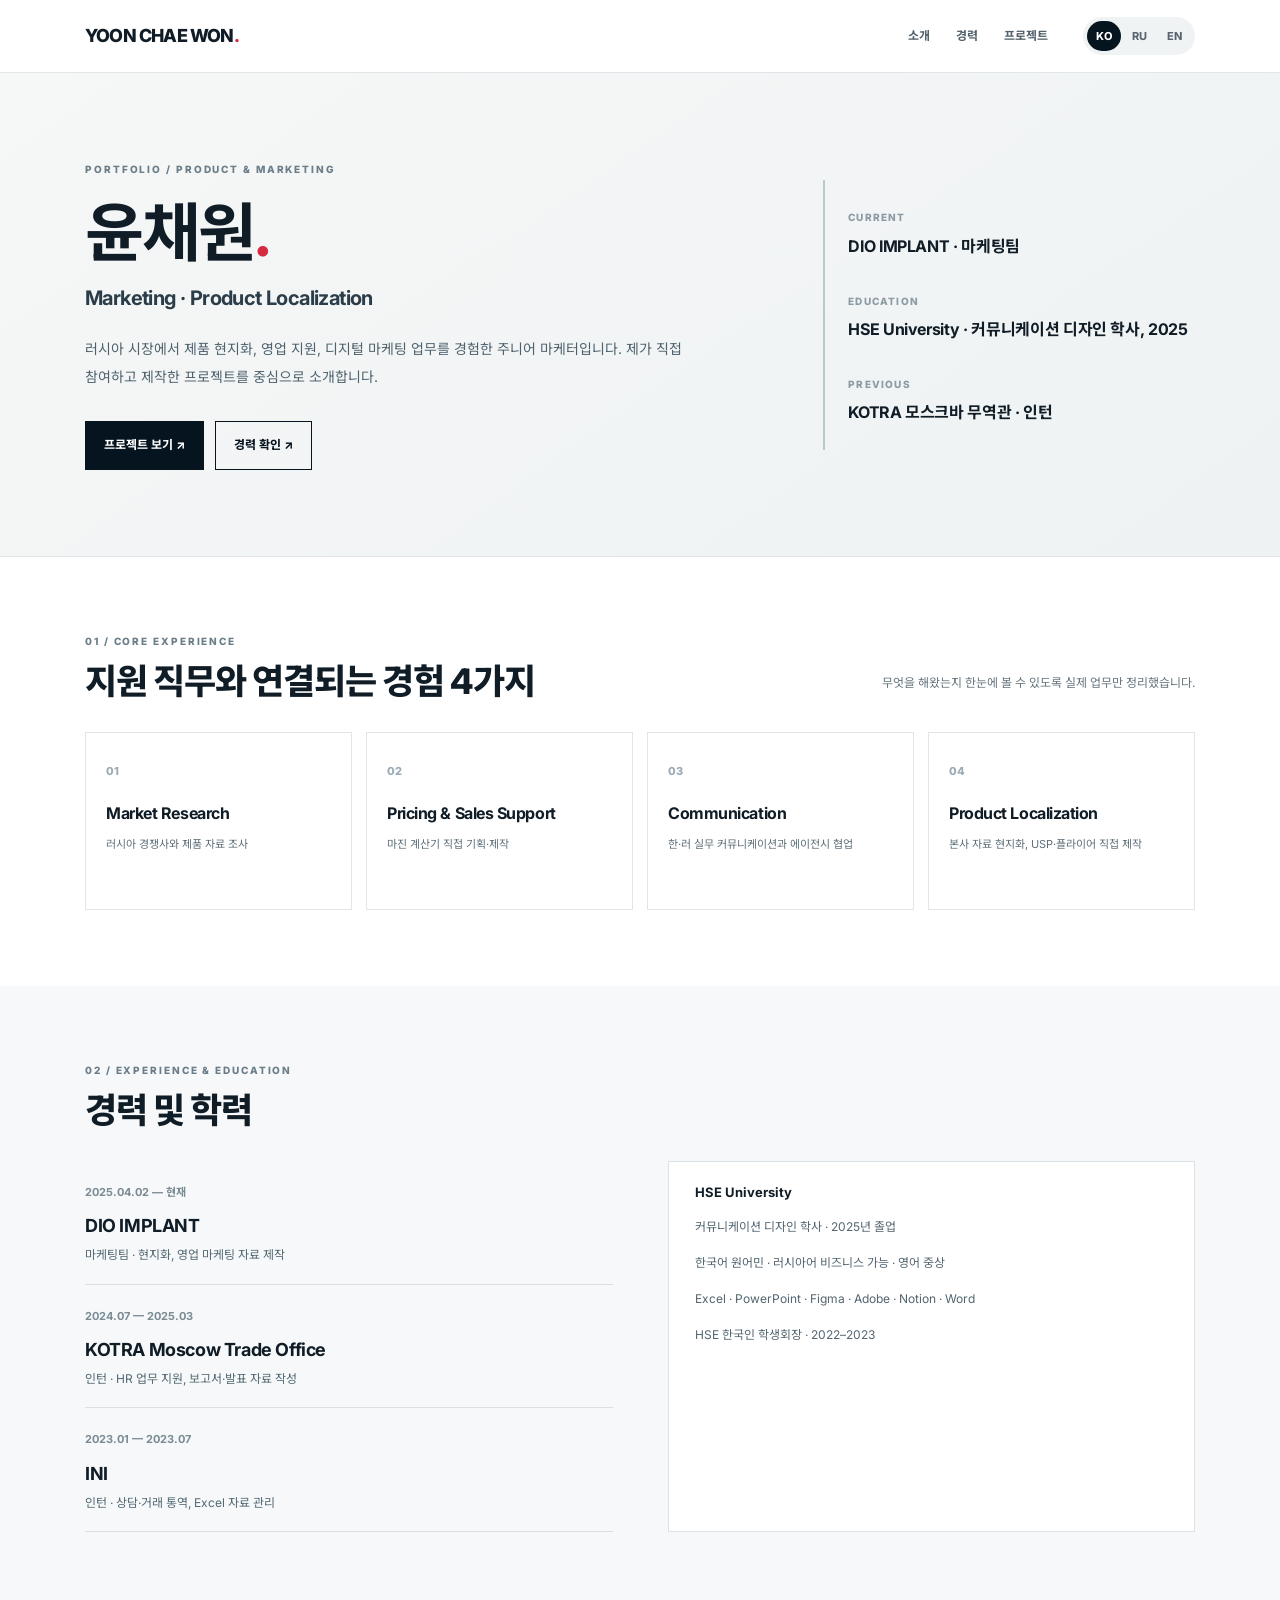
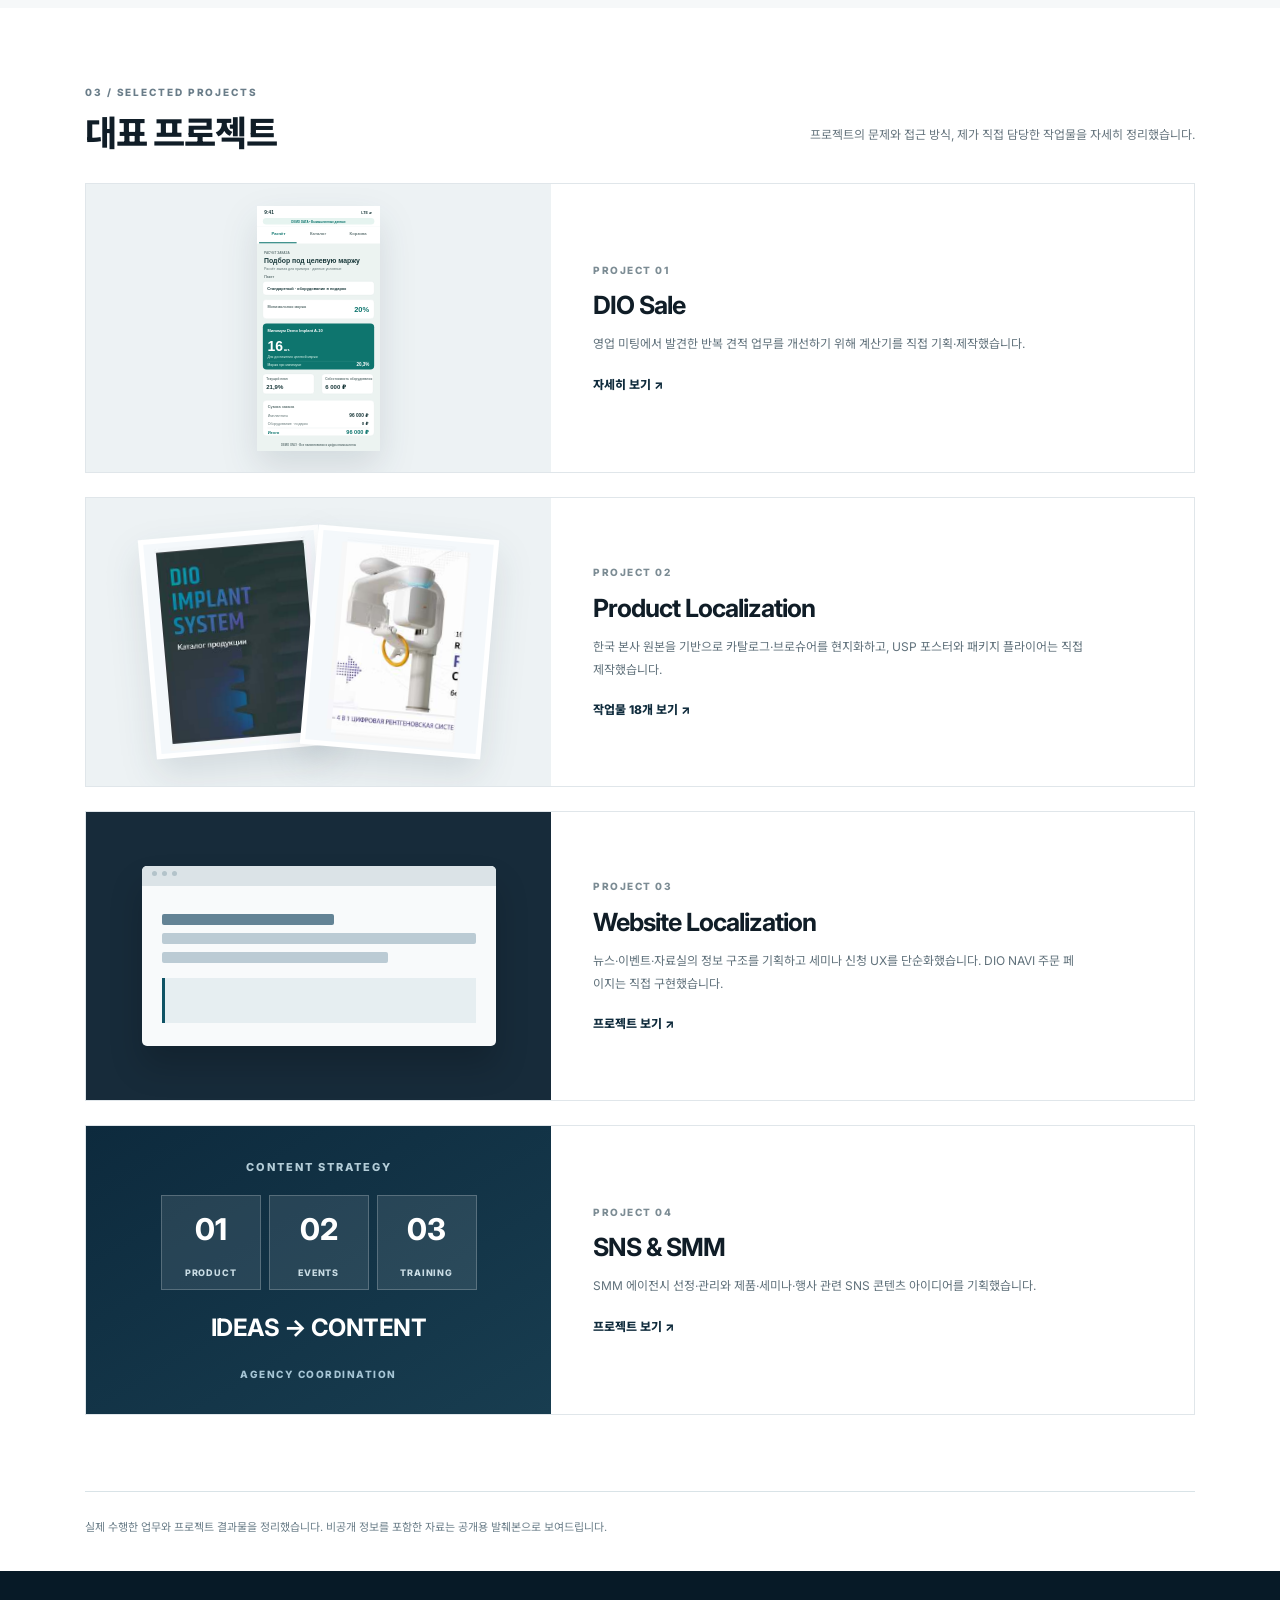
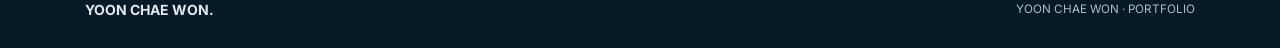
==== commit b2ac8282: "Use first-person junior marketer voice and feature four detailed projects including SNS" ====
--- a/index.html
+++ b/index.html
@@ -1,13 +1,13 @@
 <!doctype html><html lang="ko"><head><meta charset="utf-8"><meta name="viewport" content="width=device-width,initial-scale=1"><meta name="color-scheme" content="light"><meta name="description" content="Yoon Chae Won — multilingual marketing and product localization portfolio"><title>Yoon Chae Won · Portfolio</title><style>@import url('https://fonts.googleapis.com/css2?family=Inter:wght@400;500;600;700;800&family=Noto+Sans+KR:wght@400;500;600;700;800&display=swap');
-:root{--ink:#101d27;--navy:#05141f;--secondary:#51616b;--muted:#6c7b85;--line:#e0e6e9;--paper:#f5f7f8;--accent:#d52b40}*{box-sizing:border-box}html{scroll-behavior:smooth}body{margin:0;color:var(--ink);background:white;font-family:Inter,'Noto Sans KR','Segoe UI',Arial,sans-serif;font-size:14px;line-height:1.68}a{color:inherit;text-decoration:none}button{font:inherit}.container{width:min(1110px,calc(100% - 52px));margin:auto}.site-header{position:sticky;top:0;z-index:20;background:rgba(255,255,255,.98);border-bottom:1px solid var(--line)}.head-inner{height:72px;display:flex;align-items:center;gap:35px}.brand{font-size:18px;font-weight:800;letter-spacing:-.8px;white-space:nowrap}.brand i{font-style:normal;color:var(--accent)}.main-nav{display:flex;gap:26px;margin-left:auto}.main-nav a{font-size:12px;font-weight:700;color:#52616a}.main-nav a:hover{color:var(--accent)}.language-switch{display:flex;gap:2px;padding:4px;background:#f0f3f4;border-radius:20px}.language-switch button{border:0;background:transparent;color:#57646d;cursor:pointer;border-radius:16px;padding:6px 9px;font-size:11px;font-weight:750}.language-switch button.active{background:var(--navy);color:white}.eyebrow{letter-spacing:1.9px;text-transform:uppercase;color:#6a7d89;font-size:10px;font-weight:800}.tag{display:inline-block;background:#eef1f3;color:#49616d;font-size:10px;font-weight:700;padding:7px 10px}.button{display:inline-flex;align-items:center;gap:11px;padding:13px 18px;font-size:12px;font-weight:740;border:1px solid var(--navy)}.button.primary{background:var(--navy);color:#fff}.button.secondary{color:var(--navy);background:transparent}.button:hover{opacity:.85}.section{padding:76px 0}.section-top{display:flex;justify-content:space-between;align-items:end;gap:25px;margin-bottom:26px}.section-title{margin:9px 0 0;font-size:clamp(25px,3vw,35px);font-weight:800;line-height:1.35;letter-spacing:-1px}.section-note{max-width:470px;color:#66757e;font-size:12px;line-height:1.8}.muted{color:var(--muted)}.hero{background:linear-gradient(145deg,#f6f7f7,#eef2f3);border-bottom:1px solid #e0e5e8}.hero-inner{padding:88px 0 86px;display:grid;grid-template-columns:1.3fr .7fr;gap:48px;align-items:center}.hero h1{font-size:clamp(43px,5vw,66px);letter-spacing:-2.3px;line-height:1.14;margin:19px 0 12px}.hero h1 i{color:var(--accent);font-style:normal}.hero h2{font-size:20px;letter-spacing:-.6px;color:#2b3d49;margin:0 0 20px;font-weight:700}.hero p{color:#4e626e;line-height:2;max-width:600px;font-size:14px;word-break:keep-all}.hero-buttons{display:flex;gap:11px;flex-wrap:wrap;margin-top:30px}.hero-aside{border-left:2px solid #bac9ce;padding:24px 0 24px 23px;display:grid;gap:28px}.hero-aside .info small{font-size:10px;color:#8c9ba3;font-weight:800;letter-spacing:1.2px}.hero-aside .info strong{display:block;margin-top:5px;font-size:16px;letter-spacing:-.35px}.pillars{display:grid;grid-template-columns:repeat(4,minmax(0,1fr));gap:14px}.pillar{border:1px solid #dfe5e8;padding:25px 20px;min-height:178px}.pillar-index{font-size:11px;color:#9babb5;font-weight:800}.pillar h3{font-size:16px;letter-spacing:-.45px;margin:22px 0 9px;line-height:1.3}.pillar p{font-size:11px;color:#5f707a;line-height:1.8;word-break:keep-all}.experience{background:#f6f8f9}.experience-grid{display:grid;grid-template-columns:1fr 1fr;gap:30px 55px}.experience-item{padding:18px 0;border-bottom:1px solid #d9e1e5}.experience-item time{font-size:11px;color:#7a8b93;font-weight:700}.experience-item h3{font-size:18px;margin:9px 0 4px;letter-spacing:-.4px}.experience-item p{font-size:12px;color:#536873;margin:0}.experience-side{padding:20px 26px;border:1px solid #dbe3e7;background:#fff}.experience-side h4{margin:0 0 10px;font-size:13px}.experience-side p{font-size:12px;color:#536570;line-height:2}.project-list{display:grid;gap:24px}.project-item{border:1px solid #e0e6ea;display:grid;grid-template-columns:42% 58%;min-height:290px;overflow:hidden;transition:box-shadow .2s}.project-item:hover{box-shadow:0 18px 35px rgba(14,34,49,.07)}.project-media{background:#edf2f4;position:relative;display:flex;align-items:center;justify-content:center;overflow:hidden}.project-media img{max-width:80%;max-height:245px;width:auto;height:auto;object-fit:contain;filter:drop-shadow(0 16px 18px rgba(19,41,58,.12))}.project-media .duo{display:flex;gap:0;align-items:center;justify-content:center}.project-media .duo img{width:39%;height:220px;object-fit:cover;object-position:center;border:5px solid white;max-width:none;max-height:none}.project-media .duo img:first-child{transform:rotate(-5deg);margin-right:-20px}.project-media .duo img:last-child{transform:rotate(5deg)}.project-media.website-graphic{background:#172b3a;color:#fff}.website-frame{width:76%;height:180px;background:#f8fafb;box-shadow:0 20px 33px rgba(0,0,0,.18);border-radius:5px;overflow:hidden}.website-frame .windowhead{background:#dbe3e7;height:20px;padding:5px 10px;display:flex;gap:5px}.website-frame .dot{background:#b3c3ca;width:5px;height:5px;border-radius:50%}.website-frame .content{padding:20px}.website-frame .fake-line{height:11px;border-radius:2px;background:#bbcbd4;margin:8px 0}.website-frame .fake-line.short{width:55%;background:#638395}.website-frame .fake-box{margin-top:15px;height:45px;background:#e6eef1;border-left:3px solid #0f5365}.project-copy{padding:35px 42px;display:flex;flex-direction:column;justify-content:center}.project-number{font-size:10px;letter-spacing:1.5px;color:#7c8c94;font-weight:800}.project-copy h3{font-size:25px;line-height:1.35;letter-spacing:-1px;margin:11px 0 10px}.project-copy p{color:#60717b;font-size:12px;line-height:1.9;max-width:490px;margin:0 0 19px}.link-arrow{font-size:12px;font-weight:800;color:#102c3d}.link-arrow:hover{color:var(--accent)}.notes{padding:26px 0 34px;border-top:1px solid #d9e3e7;color:#6b7e89;font-size:11px}.foot{background:#071a27;color:#e0e9ee;padding:27px 0}.foot .container{display:flex;justify-content:space-between;align-items:center;gap:20px}.foot small{color:#a9c0ca}.detail-hero{background:#f3f5f6;padding:73px 0 62px;border-bottom:1px solid var(--line)}.detail-hero h1{font-size:clamp(32px,4.2vw,53px);line-height:1.3;letter-spacing:-1.7px;max-width:850px;margin:19px 0 18px;word-break:keep-all}.detail-hero p{max-width:800px;color:#5b6e79;line-height:1.95;word-break:keep-all}.detail-metrics{display:flex;gap:14px;flex-wrap:wrap;margin-top:25px}.detail-metrics span{padding:9px 13px;border:1px solid #d6e0e5;background:#fff;font-size:11px;color:#3d535e;font-weight:700}.detail-inner{padding:58px 0 80px}.detail-section{padding-top:28px;margin-bottom:60px}.detail-section h2{font-size:27px;letter-spacing:-.6px;margin:0 0 20px}.detail-lead{max-width:800px;color:#596e79;line-height:1.95}.process{display:grid;grid-template-columns:repeat(3,1fr);gap:14px}.process-item{background:#f7f8f9;border:1px solid #e1e5e8;padding:23px;min-height:175px}.process-item span{font-size:10px;font-weight:800;color:#78909c;letter-spacing:1px}.process-item h3{font-size:16px;margin:17px 0 9px}.process-item p{color:#586c77;font-size:11px;line-height:1.85}.filter-row{display:flex;gap:8px;flex-wrap:wrap;margin:14px 0 24px}.filter{border:1px solid #d3dce0;background:white;cursor:pointer;padding:9px 14px;border-radius:22px;color:#50636d;font-size:12px;font-weight:750}.filter.active{background:#0d2939;color:#fff;border-color:#0d2939}.gallery-grid{display:grid;grid-template-columns:repeat(3,1fr);gap:17px}.gallery-item{border:1px solid #e1e7ea;background:white;overflow:hidden;padding:0;cursor:pointer;text-align:left;display:flex;flex-direction:column}.gallery-item:hover{box-shadow:0 12px 28px rgba(12,34,49,.09)}.gallery-item img{height:196px;width:100%;object-fit:cover;background:#f1f4f6}.gallery-item .item-caption{padding:14px 16px;min-height:76px}.gallery-item .item-caption small{font-size:10px;color:#83929b;font-weight:700;letter-spacing:1px}.gallery-item .item-caption strong{display:block;font-size:13px;color:#233d4c;margin-top:5px}.disclaimer{background:#eef3f5;border-left:3px solid #7c96a4;padding:15px 18px;font-size:11px;color:#536874;line-height:1.8;margin-top:22px}.lightbox{position:fixed;inset:0;background:rgba(5,18,28,.88);z-index:100;display:none;align-items:center;justify-content:center;padding:25px}.lightbox.open{display:flex}.lightbox figure{background:white;padding:12px 12px 18px;max-width:min(650px,96vw);max-height:90vh;margin:0}.lightbox img{max-width:100%;max-height:72vh;object-fit:contain;display:block;margin:auto}.lightbox figcaption{font-size:12px;color:#425963;padding-top:10px}.lightbox-close{position:absolute;right:25px;top:20px;border:1px solid #a0b5c1;color:white;background:transparent;font-size:13px;padding:9px 15px;cursor:pointer}.detail-back{font-size:12px;font-weight:800;color:#495d69}.support{background:#061b29;color:white;padding:55px 0}.support h2{font-size:27px;letter-spacing:-.6px;margin:0 0 12px}.support p{color:#c9d6df;line-height:1.9;max-width:820px}.kicker2{font-size:10px;color:#8da5b1;letter-spacing:1.6px;font-weight:800}.availability{display:flex;gap:20px;flex-wrap:wrap;margin-top:19px}.availability span{font-size:11px;color:#96b4c4;font-weight:700}.site-error{display:none}@media(max-width:900px){.hero-inner{grid-template-columns:1fr;gap:10px}.hero-aside{grid-template-columns:repeat(3,1fr);border-left:0;border-top:1px solid #c4d0d5;padding:22px 0 0}.pillars{grid-template-columns:repeat(2,1fr)}.project-item{grid-template-columns:1fr}.project-media{min-height:230px}.project-copy{padding:28px}.gallery-grid{grid-template-columns:repeat(2,1fr)}.process{grid-template-columns:1fr}}@media(max-width:560px){.container{width:calc(100% - 34px)}.head-inner{height:60px;gap:14px}.brand{font-size:14px}.main-nav{gap:12px}.main-nav a{font-size:10px}.main-nav a:first-child{display:none}.language-switch button{padding:5px 7px;font-size:10px}.hero-inner{padding:58px 0 45px}.hero h1{font-size:43px}.hero h2{font-size:17px}.hero-aside{grid-template-columns:1fr 1fr;gap:18px}.hero-aside .info strong{font-size:13px}.section{padding:54px 0}.section-top{display:block}.section-note{margin-top:12px}.pillars{grid-template-columns:1fr 1fr;gap:9px}.pillar{padding:17px 15px;min-height:178px}.pillar h3{font-size:14px;margin:17px 0 8px}.pillar p{font-size:10px}.experience-grid{grid-template-columns:1fr;gap:18px}.project-copy h3{font-size:23px}.gallery-grid{grid-template-columns:1fr 1fr;gap:9px}.gallery-item img{height:135px}.gallery-item .item-caption{padding:10px;min-height:76px}.gallery-item .item-caption strong{font-size:11px}.detail-hero{padding:55px 0 48px}.detail-hero h1{font-size:34px}.detail-inner{padding:38px 0}.detail-section h2{font-size:24px}.foot .container{align-items:flex-start;flex-direction:column}}@media(prefers-reduced-motion:reduce){html{scroll-behavior:auto}}</style></head><body><header class="site-header"><div class="container head-inner"><a href="./index.html" class="brand" aria-label="Yoon Chae Won home">YOON CHAE WON<i>.</i></a><nav class="main-nav" id="nav"></nav><div class="language-switch" aria-label="Select language"><button type="button" data-lang="ko">KO</button><button type="button" data-lang="ru">RU</button><button type="button" data-lang="en">EN</button></div></div></header><main><section class="hero" id="profile"><div class="container hero-inner"><div><div class="eyebrow" id="hero-eyebrow"></div><h1 id="hero-name"></h1><h2 id="hero-role"></h2><p id="hero-intro"></p><div class="hero-buttons"><a href="#projects" id="cta-projects" class="button primary"></a><a href="#experience" id="cta-experience" class="button secondary"></a></div></div><div class="hero-aside" id="hero-aside"></div></div></section>
+:root{--ink:#101d27;--navy:#05141f;--secondary:#51616b;--muted:#6c7b85;--line:#e0e6e9;--paper:#f5f7f8;--accent:#d52b40}*{box-sizing:border-box}html{scroll-behavior:smooth}body{margin:0;color:var(--ink);background:white;font-family:Inter,'Noto Sans KR','Segoe UI',Arial,sans-serif;font-size:14px;line-height:1.68}a{color:inherit;text-decoration:none}button{font:inherit}.container{width:min(1110px,calc(100% - 52px));margin:auto}.site-header{position:sticky;top:0;z-index:20;background:rgba(255,255,255,.98);border-bottom:1px solid var(--line)}.head-inner{height:72px;display:flex;align-items:center;gap:35px}.brand{font-size:18px;font-weight:800;letter-spacing:-.8px;white-space:nowrap}.brand i{font-style:normal;color:var(--accent)}.main-nav{display:flex;gap:26px;margin-left:auto}.main-nav a{font-size:12px;font-weight:700;color:#52616a}.main-nav a:hover{color:var(--accent)}.language-switch{display:flex;gap:2px;padding:4px;background:#f0f3f4;border-radius:20px}.language-switch button{border:0;background:transparent;color:#57646d;cursor:pointer;border-radius:16px;padding:6px 9px;font-size:11px;font-weight:750}.language-switch button.active{background:var(--navy);color:white}.eyebrow{letter-spacing:1.9px;text-transform:uppercase;color:#6a7d89;font-size:10px;font-weight:800}.tag{display:inline-block;background:#eef1f3;color:#49616d;font-size:10px;font-weight:700;padding:7px 10px}.button{display:inline-flex;align-items:center;gap:11px;padding:13px 18px;font-size:12px;font-weight:740;border:1px solid var(--navy)}.button.primary{background:var(--navy);color:#fff}.button.secondary{color:var(--navy);background:transparent}.button:hover{opacity:.85}.section{padding:76px 0}.section-top{display:flex;justify-content:space-between;align-items:end;gap:25px;margin-bottom:26px}.section-title{margin:9px 0 0;font-size:clamp(25px,3vw,35px);font-weight:800;line-height:1.35;letter-spacing:-1px}.section-note{max-width:470px;color:#66757e;font-size:12px;line-height:1.8}.muted{color:var(--muted)}.hero{background:linear-gradient(145deg,#f6f7f7,#eef2f3);border-bottom:1px solid #e0e5e8}.hero-inner{padding:88px 0 86px;display:grid;grid-template-columns:1.3fr .7fr;gap:48px;align-items:center}.hero h1{font-size:clamp(43px,5vw,66px);letter-spacing:-2.3px;line-height:1.14;margin:19px 0 12px}.hero h1 i{color:var(--accent);font-style:normal}.hero h2{font-size:20px;letter-spacing:-.6px;color:#2b3d49;margin:0 0 20px;font-weight:700}.hero p{color:#4e626e;line-height:2;max-width:600px;font-size:14px;word-break:keep-all}.hero-buttons{display:flex;gap:11px;flex-wrap:wrap;margin-top:30px}.hero-aside{border-left:2px solid #bac9ce;padding:24px 0 24px 23px;display:grid;gap:28px}.hero-aside .info small{font-size:10px;color:#8c9ba3;font-weight:800;letter-spacing:1.2px}.hero-aside .info strong{display:block;margin-top:5px;font-size:16px;letter-spacing:-.35px}.pillars{display:grid;grid-template-columns:repeat(4,minmax(0,1fr));gap:14px}.pillar{border:1px solid #dfe5e8;padding:25px 20px;min-height:178px}.pillar-index{font-size:11px;color:#9babb5;font-weight:800}.pillar h3{font-size:16px;letter-spacing:-.45px;margin:22px 0 9px;line-height:1.3}.pillar p{font-size:11px;color:#5f707a;line-height:1.8;word-break:keep-all}.experience{background:#f6f8f9}.experience-grid{display:grid;grid-template-columns:1fr 1fr;gap:30px 55px}.experience-item{padding:18px 0;border-bottom:1px solid #d9e1e5}.experience-item time{font-size:11px;color:#7a8b93;font-weight:700}.experience-item h3{font-size:18px;margin:9px 0 4px;letter-spacing:-.4px}.experience-item p{font-size:12px;color:#536873;margin:0}.experience-side{padding:20px 26px;border:1px solid #dbe3e7;background:#fff}.experience-side h4{margin:0 0 10px;font-size:13px}.experience-side p{font-size:12px;color:#536570;line-height:2}.project-list{display:grid;gap:24px}.project-item{border:1px solid #e0e6ea;display:grid;grid-template-columns:42% 58%;min-height:290px;overflow:hidden;transition:box-shadow .2s}.project-item:hover{box-shadow:0 18px 35px rgba(14,34,49,.07)}.project-media{background:#edf2f4;position:relative;display:flex;align-items:center;justify-content:center;overflow:hidden}.project-media img{max-width:80%;max-height:245px;width:auto;height:auto;object-fit:contain;filter:drop-shadow(0 16px 18px rgba(19,41,58,.12))}.project-media .duo{display:flex;gap:0;align-items:center;justify-content:center}.project-media .duo img{width:39%;height:220px;object-fit:cover;object-position:center;border:5px solid white;max-width:none;max-height:none}.project-media .duo img:first-child{transform:rotate(-5deg);margin-right:-20px}.project-media .duo img:last-child{transform:rotate(5deg)}.project-media.website-graphic{background:#172b3a;color:#fff}.website-frame{width:76%;height:180px;background:#f8fafb;box-shadow:0 20px 33px rgba(0,0,0,.18);border-radius:5px;overflow:hidden}.website-frame .windowhead{background:#dbe3e7;height:20px;padding:5px 10px;display:flex;gap:5px}.website-frame .dot{background:#b3c3ca;width:5px;height:5px;border-radius:50%}.website-frame .content{padding:20px}.website-frame .fake-line{height:11px;border-radius:2px;background:#bbcbd4;margin:8px 0}.website-frame .fake-line.short{width:55%;background:#638395}.website-frame .fake-box{margin-top:15px;height:45px;background:#e6eef1;border-left:3px solid #0f5365}.project-copy{padding:35px 42px;display:flex;flex-direction:column;justify-content:center}.project-number{font-size:10px;letter-spacing:1.5px;color:#7c8c94;font-weight:800}.project-copy h3{font-size:25px;line-height:1.35;letter-spacing:-1px;margin:11px 0 10px}.project-copy p{color:#60717b;font-size:12px;line-height:1.9;max-width:490px;margin:0 0 19px}.link-arrow{font-size:12px;font-weight:800;color:#102c3d}.link-arrow:hover{color:var(--accent)}.notes{padding:26px 0 34px;border-top:1px solid #d9e3e7;color:#6b7e89;font-size:11px}.foot{background:#071a27;color:#e0e9ee;padding:27px 0}.foot .container{display:flex;justify-content:space-between;align-items:center;gap:20px}.foot small{color:#a9c0ca}.detail-hero{background:#f3f5f6;padding:73px 0 62px;border-bottom:1px solid var(--line)}.detail-hero h1{font-size:clamp(32px,4.2vw,53px);line-height:1.3;letter-spacing:-1.7px;max-width:850px;margin:19px 0 18px;word-break:keep-all}.detail-hero p{max-width:800px;color:#5b6e79;line-height:1.95;word-break:keep-all}.detail-metrics{display:flex;gap:14px;flex-wrap:wrap;margin-top:25px}.detail-metrics span{padding:9px 13px;border:1px solid #d6e0e5;background:#fff;font-size:11px;color:#3d535e;font-weight:700}.detail-inner{padding:58px 0 80px}.detail-section{padding-top:28px;margin-bottom:60px}.detail-section h2{font-size:27px;letter-spacing:-.6px;margin:0 0 20px}.detail-lead{max-width:800px;color:#596e79;line-height:1.95}.process{display:grid;grid-template-columns:repeat(3,1fr);gap:14px}.process-item{background:#f7f8f9;border:1px solid #e1e5e8;padding:23px;min-height:175px}.process-item span{font-size:10px;font-weight:800;color:#78909c;letter-spacing:1px}.process-item h3{font-size:16px;margin:17px 0 9px}.process-item p{color:#586c77;font-size:11px;line-height:1.85}.filter-row{display:flex;gap:8px;flex-wrap:wrap;margin:14px 0 24px}.filter{border:1px solid #d3dce0;background:white;cursor:pointer;padding:9px 14px;border-radius:22px;color:#50636d;font-size:12px;font-weight:750}.filter.active{background:#0d2939;color:#fff;border-color:#0d2939}.gallery-grid{display:grid;grid-template-columns:repeat(3,1fr);gap:17px}.gallery-item{border:1px solid #e1e7ea;background:white;overflow:hidden;padding:0;cursor:pointer;text-align:left;display:flex;flex-direction:column}.gallery-item:hover{box-shadow:0 12px 28px rgba(12,34,49,.09)}.gallery-item img{height:196px;width:100%;object-fit:cover;background:#f1f4f6}.gallery-item .item-caption{padding:14px 16px;min-height:76px}.gallery-item .item-caption small{font-size:10px;color:#83929b;font-weight:700;letter-spacing:1px}.gallery-item .item-caption strong{display:block;font-size:13px;color:#233d4c;margin-top:5px}.disclaimer{background:#eef3f5;border-left:3px solid #7c96a4;padding:15px 18px;font-size:11px;color:#536874;line-height:1.8;margin-top:22px}.lightbox{position:fixed;inset:0;background:rgba(5,18,28,.88);z-index:100;display:none;align-items:center;justify-content:center;padding:25px}.lightbox.open{display:flex}.lightbox figure{background:white;padding:12px 12px 18px;max-width:min(650px,96vw);max-height:90vh;margin:0}.lightbox img{max-width:100%;max-height:72vh;object-fit:contain;display:block;margin:auto}.lightbox figcaption{font-size:12px;color:#425963;padding-top:10px}.lightbox-close{position:absolute;right:25px;top:20px;border:1px solid #a0b5c1;color:white;background:transparent;font-size:13px;padding:9px 15px;cursor:pointer}.detail-back{font-size:12px;font-weight:800;color:#495d69}.support{background:#061b29;color:white;padding:55px 0}.support h2{font-size:27px;letter-spacing:-.6px;margin:0 0 12px}.support p{color:#c9d6df;line-height:1.9;max-width:820px}.kicker2{font-size:10px;color:#8da5b1;letter-spacing:1.6px;font-weight:800}.availability{display:flex;gap:20px;flex-wrap:wrap;margin-top:19px}.availability span{font-size:11px;color:#96b4c4;font-weight:700}.site-error{display:none}@media(max-width:900px){.hero-inner{grid-template-columns:1fr;gap:10px}.hero-aside{grid-template-columns:repeat(3,1fr);border-left:0;border-top:1px solid #c4d0d5;padding:22px 0 0}.pillars{grid-template-columns:repeat(2,1fr)}.project-item{grid-template-columns:1fr}.project-media{min-height:230px}.project-copy{padding:28px}.gallery-grid{grid-template-columns:repeat(2,1fr)}.process{grid-template-columns:1fr}}@media(max-width:560px){.container{width:calc(100% - 34px)}.head-inner{height:60px;gap:14px}.brand{font-size:14px}.main-nav{gap:12px}.main-nav a{font-size:10px}.main-nav a:first-child{display:none}.language-switch button{padding:5px 7px;font-size:10px}.hero-inner{padding:58px 0 45px}.hero h1{font-size:43px}.hero h2{font-size:17px}.hero-aside{grid-template-columns:1fr 1fr;gap:18px}.hero-aside .info strong{font-size:13px}.section{padding:54px 0}.section-top{display:block}.section-note{margin-top:12px}.pillars{grid-template-columns:1fr 1fr;gap:9px}.pillar{padding:17px 15px;min-height:178px}.pillar h3{font-size:14px;margin:17px 0 8px}.pillar p{font-size:10px}.experience-grid{grid-template-columns:1fr;gap:18px}.project-copy h3{font-size:23px}.gallery-grid{grid-template-columns:1fr 1fr;gap:9px}.gallery-item img{height:135px}.gallery-item .item-caption{padding:10px;min-height:76px}.gallery-item .item-caption strong{font-size:11px}.detail-hero{padding:55px 0 48px}.detail-hero h1{font-size:34px}.detail-inner{padding:38px 0}.detail-section h2{font-size:24px}.foot .container{align-items:flex-start;flex-direction:column}}@media(prefers-reduced-motion:reduce){html{scroll-behavior:auto}}.sns-graphic{display:flex;align-items:center;justify-content:center;background:linear-gradient(150deg,#0d2a3d,#183d50)!important}.social-display{width:min(88%,360px);color:#fff;text-align:center;display:flex;flex-direction:column;gap:18px}.social-kicker{letter-spacing:2px;font-size:11px;color:#b4cdd8;font-weight:800}.social-tiles{display:flex;gap:8px;justify-content:center}.social-tiles div{background:rgba(255,255,255,.095);border:1px solid rgba(255,255,255,.22);width:100px;min-height:95px;display:flex;flex-direction:column;align-items:center;justify-content:center;gap:10px}.social-tiles b{font-size:30px;font-weight:760}.social-tiles span{font-size:9px;font-weight:800;color:#c9dce4;letter-spacing:.8px}.social-display>strong{font-size:24px;letter-spacing:-.5px}.social-display>small{color:#a6c5d5;letter-spacing:1.5px;font-size:10px;font-weight:800}</style></head><body><header class="site-header"><div class="container head-inner"><a href="./index.html" class="brand" aria-label="Yoon Chae Won home">YOON CHAE WON<i>.</i></a><nav class="main-nav" id="nav"></nav><div class="language-switch" aria-label="Select language"><button type="button" data-lang="ko">KO</button><button type="button" data-lang="ru">RU</button><button type="button" data-lang="en">EN</button></div></div></header><main><section class="hero" id="profile"><div class="container hero-inner"><div><div class="eyebrow" id="hero-eyebrow"></div><h1 id="hero-name"></h1><h2 id="hero-role"></h2><p id="hero-intro"></p><div class="hero-buttons"><a href="#projects" id="cta-projects" class="button primary"></a><a href="#experience" id="cta-experience" class="button secondary"></a></div></div><div class="hero-aside" id="hero-aside"></div></div></section>
 <section class="section" id="core"><div class="container"><div class="section-top"><div><div class="eyebrow" id="core-kicker"></div><h2 class="section-title" id="core-title"></h2></div><p class="section-note" id="core-note"></p></div><div class="pillars" id="pillars"></div></div></section>
 <section class="section experience" id="experience"><div class="container"><div class="section-top"><div><div class="eyebrow" id="work-kicker"></div><h2 class="section-title" id="work-title"></h2></div></div><div class="experience-grid"><div id="jobs"></div><div class="experience-side"><h4 id="edu-name"></h4><p id="edu-degree"></p><p id="language-summary"></p><p id="skills-summary"></p><p id="leadership"></p></div></div></div></section>
 <section class="section" id="projects"><div class="container"><div class="section-top"><div><div class="eyebrow" id="projects-kicker"></div><h2 class="section-title" id="projects-title"></h2></div><p class="section-note" id="projects-note"></p></div><div class="project-list">
 <article class="project-item"><div class="project-media"><img src="./assets/diosale-demo-calculation.svg" loading="lazy" alt="Fictional demo screen for DIO Sale"/></div><div class="project-copy"><span class="project-number">PROJECT 01</span><h3>DIO Sale</h3><p data-project-desc="0"></p><a data-project-link="0" class="link-arrow" href="./diosale-case.html?lang=ko"></a></div></article>
 <article class="project-item"><div class="project-media"><div class="duo"><img src="./assets/work/project-02/catalogue-ru-cover.jpg" loading="lazy" alt="Russian-language product catalogue cover preview"/><img src="./assets/work/project-02/flyer-rayscan.jpg" loading="lazy" alt="Product equipment flyer excerpt"/></div></div><div class="project-copy"><span class="project-number">PROJECT 02</span><h3>Product Localization</h3><p data-project-desc="1"></p><a data-project-link="1" class="link-arrow" href="./product-localization.html?lang=ko"></a></div></article>
 <article class="project-item"><div class="project-media website-graphic"><div class="website-frame" aria-label="Illustrative wireframe, not a real screenshot"><div class="windowhead"><span class="dot"></span><span class="dot"></span><span class="dot"></span></div><div class="content"><div class="fake-line short"></div><div class="fake-line"></div><div class="fake-line" style="width:72%"></div><div class="fake-box"></div></div></div></div><div class="project-copy"><span class="project-number">PROJECT 03</span><h3>Website Localization</h3><p data-project-desc="2"></p><a data-project-link="2" class="link-arrow" href="./website-localization.html?lang=ko"></a></div></article>
-</div></div></section><div class="container notes" id="closing"></div></main><footer class="foot"><div class="container"><strong>YOON CHAE WON.</strong><small id="footer-label"></small></div></footer><script>const DATA={"ko":{"nav":["소개","경력","프로젝트"],"eyebrow":"PORTFOLIO / PRODUCT & MARKETING","name":"윤채원","role":"Marketing · Product Localization","intro":"한국 기업의 러시아 시장 현지화와 영업 지원 업무를 경험한 주니어 마케터입니다. 직접 참여한 프로젝트와 작업물을 소개합니다.","seeProjects":"프로젝트 보기","seeExperience":"경력 확인","aside":[["CURRENT","DIO IMPLANT · 마케팅팀"],["EDUCATION","HSE University · 커뮤니케이션 디자인 학사, 2025"],["PREVIOUS","KOTRA 모스크바 무역관 · 인턴"]],"expKicker":"01 / CORE EXPERIENCE","expTitle":"지원 직무와 연결되는 경험 4가지","expNote":"무엇을 해왔는지 한눈에 볼 수 있도록 실제 업무만 정리했습니다.","pillars":[["Market Research","러시아 경쟁사 웹사이트와 제품 자료 조사"],["Pricing & Sales Support","영업용 마진 계산기 기획·제작"],["Communication","한·러 비즈니스 통역 및 업무 조율"],["Product Localization","카탈로그·USP·플라이어 현지화"]],"workKicker":"02 / EXPERIENCE & EDUCATION","workTitle":"경력 및 학력","jobs":[["2025.04.02 — 현재","DIO IMPLANT","마케팅팀 · 현지화, 영업 마케팅 자료 제작"],["2024.07 — 2025.03","KOTRA Moscow Trade Office","인턴 · HR 업무 지원, 보고서·발표 자료 작성"],["2023.01 — 2023.07","INI","인턴 · 상담·거래 통역, Excel 자료 관리"]],"education":"HSE University","degree":"커뮤니케이션 디자인 학사 · 2025년 졸업","languages":"한국어 원어민 · 러시아어 비즈니스 가능 · 영어 중상","skills":"Excel · PowerPoint · Figma · Adobe · Notion · Word","leadership":"HSE 한국인 학생회장 · 2022–2023","projectsKicker":"03 / SELECTED PROJECTS","projectsTitle":"대표 프로젝트","projectsNote":"프로젝트 카드에서 작업 과정과 자료를 더 자세히 볼 수 있습니다.","projects":[["DIO Sale","영업 미팅에서 발견한 반복 견적 업무를 개선하기 위해 계산기를 직접 기획·제작했습니다.","자세히 보기"],["Product Localization","러시아 시장용 카탈로그 2종과 USP·패키지 플라이어를 제작했습니다.","작업물 18개 보기"],["Website Localization","경쟁사 분석을 바탕으로 러시아 홈페이지 정보와 세미나 신청 흐름을 기획했습니다.","프로젝트 보기"]],"closing":"본 사이트는 경력의 과장이 아닌 실제 프로젝트의 기록입니다. 사진 및 수치가 필요한 경우 공개용으로 가공된 자료를 사용합니다.","footer":"YOON CHAE WON · PORTFOLIO"},"ru":{"nav":["Обо мне","Опыт","Проекты"],"eyebrow":"ПОРТФОЛИО / ПРОДУКТ И МАРКЕТИНГ","name":"Юн Чхэ Вон","role":"Маркетинг · Локализация продуктов","intro":"Молодой специалист с опытом локализации продуктовых материалов корейской компании для российского рынка и поддержки отдела продаж. Здесь представлены мои реальные проекты.","seeProjects":"Смотреть проекты","seeExperience":"Мой опыт","aside":[["СЕЙЧАС","DIO IMPLANT · Отдел маркетинга"],["ОБРАЗОВАНИЕ","НИУ ВШЭ · бакалавр коммуникационного дизайна, 2025"],["РАНЕЕ","KOTRA, Москва · стажировка"]],"expKicker":"01 / КЛЮЧЕВОЙ ОПЫТ","expTitle":"Четыре направления моей работы","expNote":"Кратко о подтверждённых задачах, близких позиции Product Specialist.","pillars":[["Market Research","Анализ сайтов и продуктовых материалов конкурентов в России"],["Pricing & Sales Support","Разработка калькулятора маржи для отдела продаж"],["Communication","Корейско-русский перевод и координация работы"],["Product Localization","Адаптация каталогов, USP и флаеров"]],"workKicker":"02 / ОПЫТ И ОБРАЗОВАНИЕ","workTitle":"Опыт работы и образование","jobs":[["Апрель 2025 — н. в.","DIO IMPLANT","Маркетинг · локализация, материалы для продаж"],["Июль 2024 — март 2025","KOTRA Moscow Trade Office","Стажёр · HR, отчёты, презентации"],["Январь — июль 2023","INI","Стажёр · перевод переговоров, Excel"]],"education":"НИУ ВШЭ (HSE University)","degree":"Бакалавр по коммуникационному дизайну · 2025","languages":"Корейский — родной · русский — деловое общение · английский — Upper-Intermediate","skills":"Excel · PowerPoint · Figma · Adobe · Notion · Word","leadership":"Председатель корейского студенческого объединения ВШЭ · 2022–2023","projectsKicker":"03 / ИЗБРАННЫЕ ПРОЕКТЫ","projectsTitle":"Мои проекты","projectsNote":"В каждом кейсе — моя роль, процесс и примеры материалов.","projects":[["DIO Sale","Разработала инструмент для расчёта маржи после выявления повторяющихся проблем с подготовкой коммерческих предложений.","Подробнее"],["Product Localization","Подготовила два варианта каталогов, материалы USP и пакетные флаеры для российского рынка.","Смотреть 18 материалов"],["Website Localization","Анализ конкурентов и планирование контента сайта и регистрации на семинары.","Подробнее"]],"closing":"Это портфолио показывает реальные задачи и работы без преувеличений. Публикуются только безопасные демонстрационные изображения.","footer":"YOON CHAE WON · ПОРТФОЛИО"},"en":{"nav":["Profile","Experience","Projects"],"eyebrow":"PORTFOLIO / PRODUCT & MARKETING","name":"Yoon Chae Won","role":"Marketing · Product Localization","intro":"A junior marketing professional with hands-on experience adapting Korean product materials for the Russian market and supporting local sales teams. This portfolio presents the projects I actually worked on.","seeProjects":"View projects","seeExperience":"Work experience","aside":[["CURRENT","DIO IMPLANT · Marketing"],["EDUCATION","HSE University · BA Communication Design, 2025"],["PREVIOUS","KOTRA Moscow Trade Office · Intern"]],"expKicker":"01 / CORE EXPERIENCE","expTitle":"Four areas of relevant experience","expNote":"A concise overview of work directly supported by my experience.","pillars":[["Market Research","Research into Russian competitors and product materials"],["Pricing & Sales Support","Planned and developed a sales margin calculator"],["Communication","Korean–Russian business interpretation and coordination"],["Product Localization","Adapted catalogues, USP materials and flyers"]],"workKicker":"02 / EXPERIENCE & EDUCATION","workTitle":"Experience & Education","jobs":[["Apr 2025 — Present","DIO IMPLANT","Marketing · Localization and sales materials"],["Jul 2024 — Mar 2025","KOTRA Moscow Trade Office","Intern · HR support, reports and presentations"],["Jan — Jul 2023","INI","Intern · Business interpretation and Excel records"]],"education":"HSE University","degree":"BA in Communication Design · Graduated 2025","languages":"Korean — native · Russian — professional working communication · English — upper-intermediate","skills":"Excel · PowerPoint · Figma · Adobe · Notion · Word","leadership":"President, Korean Students Association at HSE · 2022–2023","projectsKicker":"03 / SELECTED PROJECTS","projectsTitle":"Selected Projects","projectsNote":"Open a project to see my role, process and selected work samples.","projects":[["DIO Sale","Planned and built a margin calculator after observing repeated inefficiencies in sales package preparation.","Read case study"],["Product Localization","Prepared two catalogue versions and localized USP materials and sales package flyers.","View 18 work samples"],["Website Localization","Competitor research and planning localized content and a simpler seminar registration flow.","Read case study"]],"closing":"This portfolio documents completed projects without overstating my role. Sensitive visuals are presented only as public-safe samples.","footer":"YOON CHAE WON · PORTFOLIO"}};
-const $=id=>document.getElementById(id);
+<article class="project-item"><div class="project-media sns-graphic"><div class="social-display" aria-label="Illustration of social media content planning"><span class="social-kicker">CONTENT STRATEGY</span><div class="social-tiles"><div><b>01</b><span>PRODUCT</span></div><div><b>02</b><span>EVENTS</span></div><div><b>03</b><span>TRAINING</span></div></div><strong>IDEAS → CONTENT</strong><small>AGENCY COORDINATION</small></div></div><div class="project-copy"><span class="project-number">PROJECT 04</span><h3>SNS &amp; SMM</h3><p data-project-desc="3"></p><a data-project-link="3" class="link-arrow" href="./sns-smm.html?lang=ko"></a></div></article>
+</div></div></section><div class="container notes" id="closing"></div></main><footer class="foot"><div class="container"><strong>YOON CHAE WON.</strong><small id="footer-label"></small></div></footer><script>const DATA={"ko":{"nav":["소개","경력","프로젝트"],"eyebrow":"PORTFOLIO / PRODUCT & MARKETING","name":"윤채원","role":"Marketing · Product Localization","intro":"러시아 시장에서 제품 현지화, 영업 지원, 디지털 마케팅 업무를 경험한 주니어 마케터입니다. 제가 직접 참여하고 제작한 프로젝트를 중심으로 소개합니다.","seeProjects":"프로젝트 보기","seeExperience":"경력 확인","aside":[["CURRENT","DIO IMPLANT · 마케팅팀"],["EDUCATION","HSE University · 커뮤니케이션 디자인 학사, 2025"],["PREVIOUS","KOTRA 모스크바 무역관 · 인턴"]],"expKicker":"01 / CORE EXPERIENCE","expTitle":"지원 직무와 연결되는 경험 4가지","expNote":"무엇을 해왔는지 한눈에 볼 수 있도록 실제 업무만 정리했습니다.","pillars":[["Market Research","러시아 경쟁사와 제품 자료 조사"],["Pricing & Sales Support","마진 계산기 직접 기획·제작"],["Communication","한·러 실무 커뮤니케이션과 에이전시 협업"],["Product Localization","본사 자료 현지화, USP·플라이어 직접 제작"]],"workKicker":"02 / EXPERIENCE & EDUCATION","workTitle":"경력 및 학력","jobs":[["2025.04.02 — 현재","DIO IMPLANT","마케팅팀 · 현지화, 영업 마케팅 자료 제작"],["2024.07 — 2025.03","KOTRA Moscow Trade Office","인턴 · HR 업무 지원, 보고서·발표 자료 작성"],["2023.01 — 2023.07","INI","인턴 · 상담·거래 통역, Excel 자료 관리"]],"education":"HSE University","degree":"커뮤니케이션 디자인 학사 · 2025년 졸업","languages":"한국어 원어민 · 러시아어 비즈니스 가능 · 영어 중상","skills":"Excel · PowerPoint · Figma · Adobe · Notion · Word","leadership":"HSE 한국인 학생회장 · 2022–2023","projectsKicker":"03 / SELECTED PROJECTS","projectsTitle":"대표 프로젝트","projectsNote":"프로젝트의 문제와 접근 방식, 제가 직접 담당한 작업물을 자세히 정리했습니다.","projects":[["DIO Sale","영업 미팅에서 발견한 반복 견적 업무를 개선하기 위해 계산기를 직접 기획·제작했습니다.","자세히 보기"],["Product Localization","한국 본사 원본을 기반으로 카탈로그·브로슈어를 현지화하고, USP 포스터와 패키지 플라이어는 직접 제작했습니다.","작업물 18개 보기"],["Website Localization","뉴스·이벤트·자료실의 정보 구조를 기획하고 세미나 신청 UX를 단순화했습니다. DIO NAVI 주문 페이지는 직접 구현했습니다.","프로젝트 보기"],["SNS & SMM","SMM 에이전시 선정·관리와 제품·세미나·행사 관련 SNS 콘텐츠 아이디어를 기획했습니다.","프로젝트 보기"]],"closing":"실제 수행한 업무와 프로젝트 결과물을 정리했습니다. 비공개 정보를 포함한 자료는 공개용 발췌본으로 보여드립니다.","footer":"YOON CHAE WON · PORTFOLIO"},"ru":{"nav":["Обо мне","Опыт","Проекты"],"eyebrow":"ПОРТФОЛИО / ПРОДУКТ И МАРКЕТИНГ","name":"Юн Чхэ Вон","role":"Маркетинг · Локализация продуктов","intro":"Я начинающий маркетолог с опытом локализации продуктов, поддержки продаж и цифрового маркетинга для российского рынка. Здесь рассказываю о проектах, в которых лично участвовала.","seeProjects":"Смотреть проекты","seeExperience":"Мой опыт","aside":[["СЕЙЧАС","DIO IMPLANT · Отдел маркетинга"],["ОБРАЗОВАНИЕ","НИУ ВШЭ · бакалавр коммуникационного дизайна, 2025"],["РАНЕЕ","KOTRA, Москва · стажировка"]],"expKicker":"01 / КЛЮЧЕВОЙ ОПЫТ","expTitle":"Четыре направления моей работы","expNote":"Кратко о подтверждённых задачах, близких позиции Product Specialist.","pillars":[["Market Research","Анализ сайтов и материалов российских конкурентов"],["Pricing & Sales Support","Самостоятельная разработка калькулятора маржи"],["Communication","Корейско-русская деловая коммуникация и работа с агентством"],["Product Localization","Локализация материалов HQ; собственные USP-постеры и флаеры"]],"workKicker":"02 / ОПЫТ И ОБРАЗОВАНИЕ","workTitle":"Опыт работы и образование","jobs":[["Апрель 2025 — н. в.","DIO IMPLANT","Маркетинг · локализация, материалы для продаж"],["Июль 2024 — март 2025","KOTRA Moscow Trade Office","Стажёр · HR, отчёты, презентации"],["Январь — июль 2023","INI","Стажёр · перевод переговоров, Excel"]],"education":"НИУ ВШЭ (HSE University)","degree":"Бакалавр по коммуникационному дизайну · 2025","languages":"Корейский — родной · русский — деловое общение · английский — Upper-Intermediate","skills":"Excel · PowerPoint · Figma · Adobe · Notion · Word","leadership":"Председатель корейского студенческого объединения ВШЭ · 2022–2023","projectsKicker":"03 / ИЗБРАННЫЕ ПРОЕКТЫ","projectsTitle":"Мои проекты","projectsNote":"Более подробные кейсы показывают мои задачи, решения и конкретные выполненные материалы.","projects":[["DIO Sale","Разработала инструмент для расчёта маржи после выявления повторяющихся проблем с подготовкой коммерческих предложений.","Подробнее"],["Product Localization","Я локализовала каталоги и брошюры на основе исходников HQ, а USP-постеры и пакетные флаеры разработала самостоятельно.","Смотреть 18 материалов"],["Website Localization","Я работала над структурой новостей, событий и библиотеки, упрощением регистрации на семинары и самостоятельно реализовала заказ DIO NAVI.","Подробнее"],["SNS & SMM","Я подбирала и координировала SMM-агентство и предлагала идеи контента о продукции и мероприятиях.","Смотреть кейс"]],"closing":"Здесь я рассказываю о выполненных проектах. Визуальные материалы с коммерческими данными показаны только как публичные фрагменты.","footer":"YOON CHAE WON · ПОРТФОЛИО"},"en":{"nav":["Profile","Experience","Projects"],"eyebrow":"PORTFOLIO / PRODUCT & MARKETING","name":"Yoon Chae Won","role":"Marketing · Product Localization","intro":"I am an early-career marketer with experience in product localization, sales support and digital marketing for the Russian market. This portfolio focuses on projects I personally contributed to.","seeProjects":"View projects","seeExperience":"Work experience","aside":[["CURRENT","DIO IMPLANT · Marketing"],["EDUCATION","HSE University · BA Communication Design, 2025"],["PREVIOUS","KOTRA Moscow Trade Office · Intern"]],"expKicker":"01 / CORE EXPERIENCE","expTitle":"Four areas of relevant experience","expNote":"A concise overview of work directly supported by my experience.","pillars":[["Market Research","Researching Russian competitors' sites and product materials"],["Pricing & Sales Support","Independently building a sales margin calculator"],["Communication","Korean–Russian business communication and agency coordination"],["Product Localization","Localizing HQ sources; directly designing USP posters and flyers"]],"workKicker":"02 / EXPERIENCE & EDUCATION","workTitle":"Experience & Education","jobs":[["Apr 2025 — Present","DIO IMPLANT","Marketing · Localization and sales materials"],["Jul 2024 — Mar 2025","KOTRA Moscow Trade Office","Intern · HR support, reports and presentations"],["Jan — Jul 2023","INI","Intern · Business interpretation and Excel records"]],"education":"HSE University","degree":"BA in Communication Design · Graduated 2025","languages":"Korean — native · Russian — professional working communication · English — upper-intermediate","skills":"Excel · PowerPoint · Figma · Adobe · Notion · Word","leadership":"President, Korean Students Association at HSE · 2022–2023","projectsKicker":"03 / SELECTED PROJECTS","projectsTitle":"Selected Projects","projectsNote":"Explore the actual work, challenges and decisions behind each project.","projects":[["DIO Sale","Planned and built a margin calculator after observing repeated inefficiencies in sales package preparation.","Read case study"],["Product Localization","I localized HQ catalogues and brochures, and independently planned and designed USP posters and package flyers.","View 18 work samples"],["Website Localization","I worked on news, event and library structure, simplified seminar registration, and personally built the DIO NAVI order page.","Read case study"],["SNS & SMM","I selected and coordinated an SMM agency and proposed content concepts for products, seminars and events.","Read case study"]],"closing":"This site documents work I have actually done. Materials with sensitive details are shown only as public-safe excerpts.","footer":"YOON CHAE WON · PORTFOLIO"}};const $=id=>document.getElementById(id);
 const esc=s=>String(s).replace(/[&<>"]/g,c=>({"&":"&amp;","<":"&lt;",">":"&gt;",'"':"&quot;"}[c]));
 function applyLang(lang){const d=DATA[lang]||DATA.ko;document.documentElement.lang=lang;$('nav').innerHTML=d.nav.map((v,i)=>'<a href="#'+['profile','experience','projects'][i]+'">'+esc(v)+'</a>').join('');
 const simple={'hero-eyebrow':d.eyebrow,'hero-name':d.name+'<i>.</i>','hero-role':d.role,'hero-intro':d.intro,'cta-projects':d.seeProjects+' ↗','cta-experience':d.seeExperience+' ↗','core-kicker':d.expKicker,'core-title':d.expTitle,'core-note':d.expNote,'work-kicker':d.workKicker,'work-title':d.workTitle,'edu-name':d.education,'edu-degree':d.degree,'language-summary':d.languages,'skills-summary':d.skills,'leadership':d.leadership,'projects-kicker':d.projectsKicker,'projects-title':d.projectsTitle,'projects-note':d.projectsNote,'closing':d.closing,'footer-label':d.footer};
@@ -16,7 +16,7 @@
 $('pillars').innerHTML=d.pillars.map((x,i)=>'<article class="pillar"><span class="pillar-index">0'+(i+1)+'</span><h3>'+esc(x[0])+'</h3><p>'+esc(x[1])+'</p></article>').join('');
 $('jobs').innerHTML=d.jobs.map(x=>'<article class="experience-item"><time>'+esc(x[0])+'</time><h3>'+esc(x[1])+'</h3><p>'+esc(x[2])+'</p></article>').join('');
 document.querySelectorAll('[data-project-desc]').forEach(el=>el.textContent=d.projects[Number(el.dataset.projectDesc)][1]);
-document.querySelectorAll('[data-project-link]').forEach(el=>{const i=Number(el.dataset.projectLink);el.textContent=d.projects[i][2]+' ↗';el.href=['./diosale-case.html','./product-localization.html','./website-localization.html'][i]+'?lang='+lang;});
+document.querySelectorAll('[data-project-link]').forEach(el=>{const i=Number(el.dataset.projectLink);el.textContent=d.projects[i][2]+' ↗';el.href=['./diosale-case.html','./product-localization.html','./website-localization.html','./sns-smm.html'][i]+'?lang='+lang;});
 document.querySelectorAll('[data-lang]').forEach(b=>{b.classList.toggle('active',b.dataset.lang===lang);b.setAttribute('aria-pressed',b.dataset.lang===lang?'true':'false')});try{localStorage.setItem('ycw-lang',lang)}catch(e){} }
 document.querySelectorAll('[data-lang]').forEach(b=>b.addEventListener('click',()=>applyLang(b.dataset.lang)));
 let initial=(new URLSearchParams(location.search).get('lang')||'').toLowerCase();if(!DATA[initial]){try{initial=localStorage.getItem('ycw-lang')||'ko'}catch(e){initial='ko'}}applyLang(DATA[initial]?initial:'ko');</script></body></html>
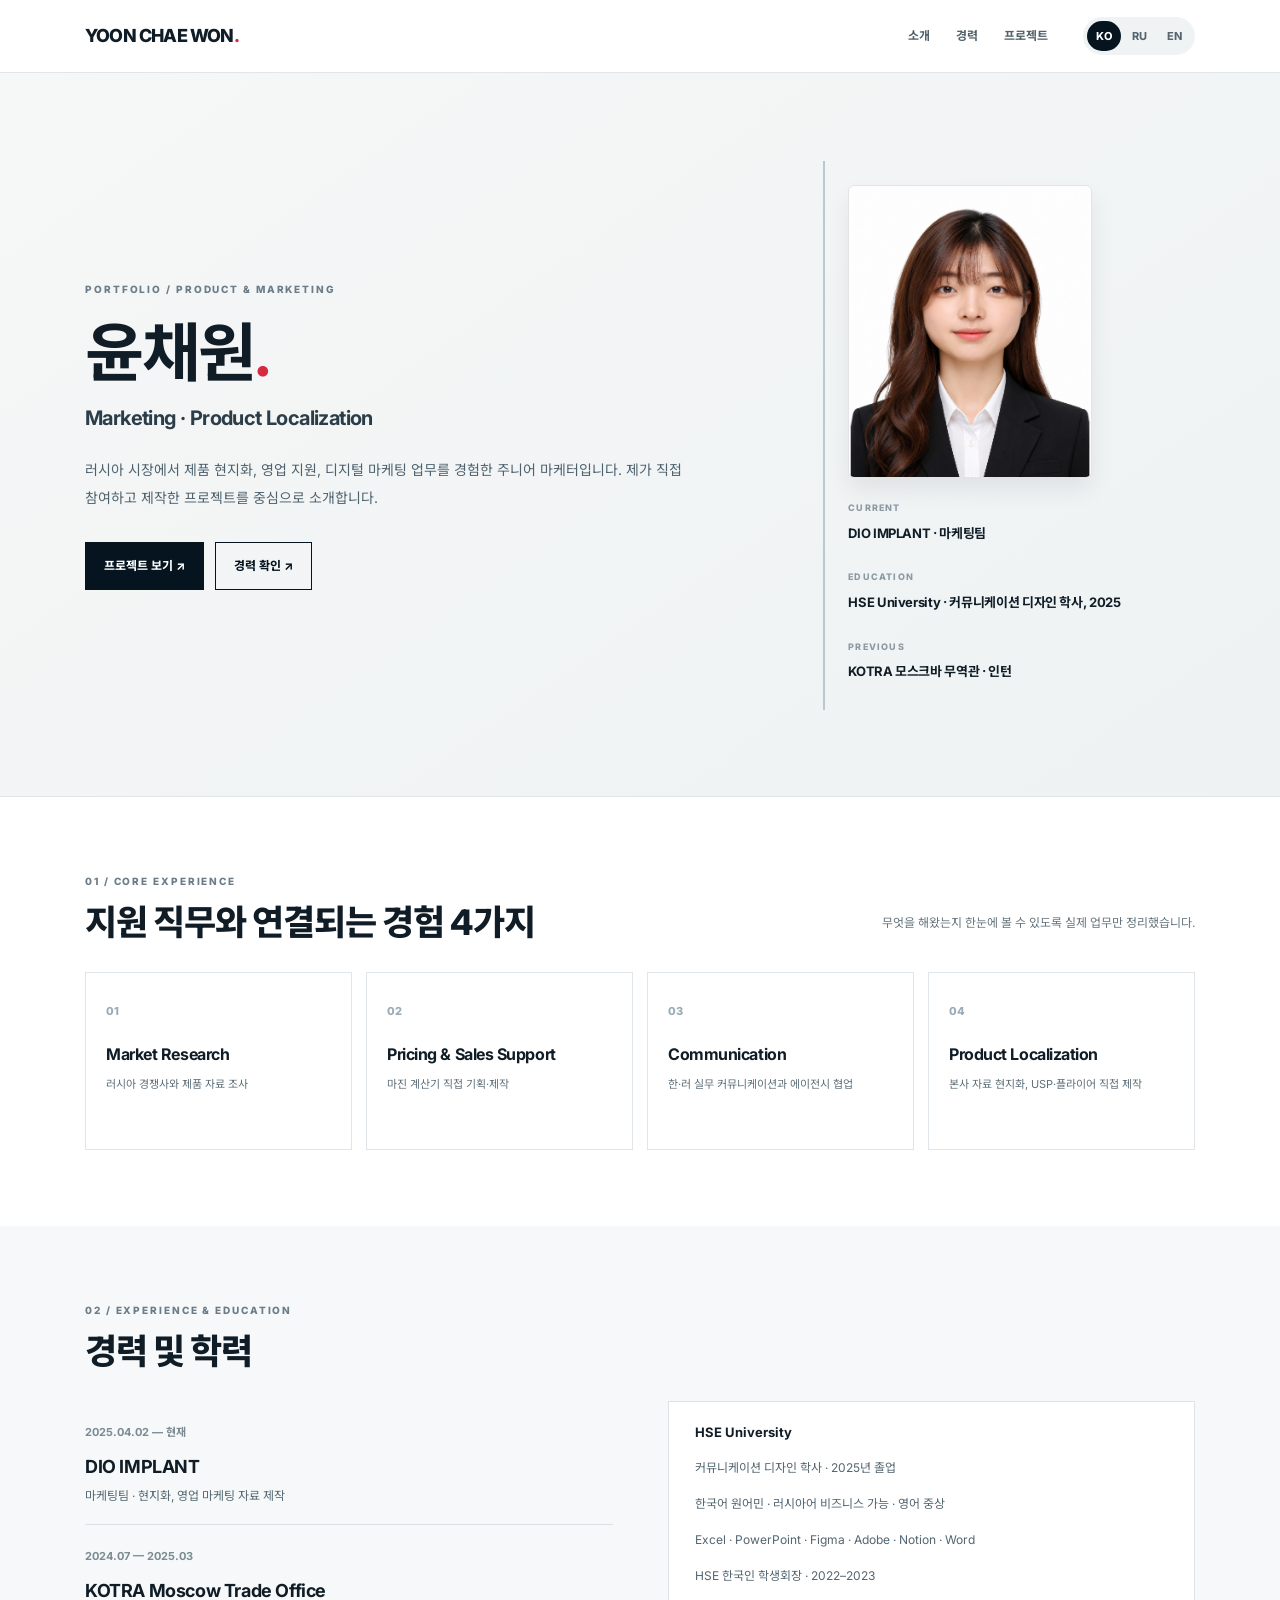
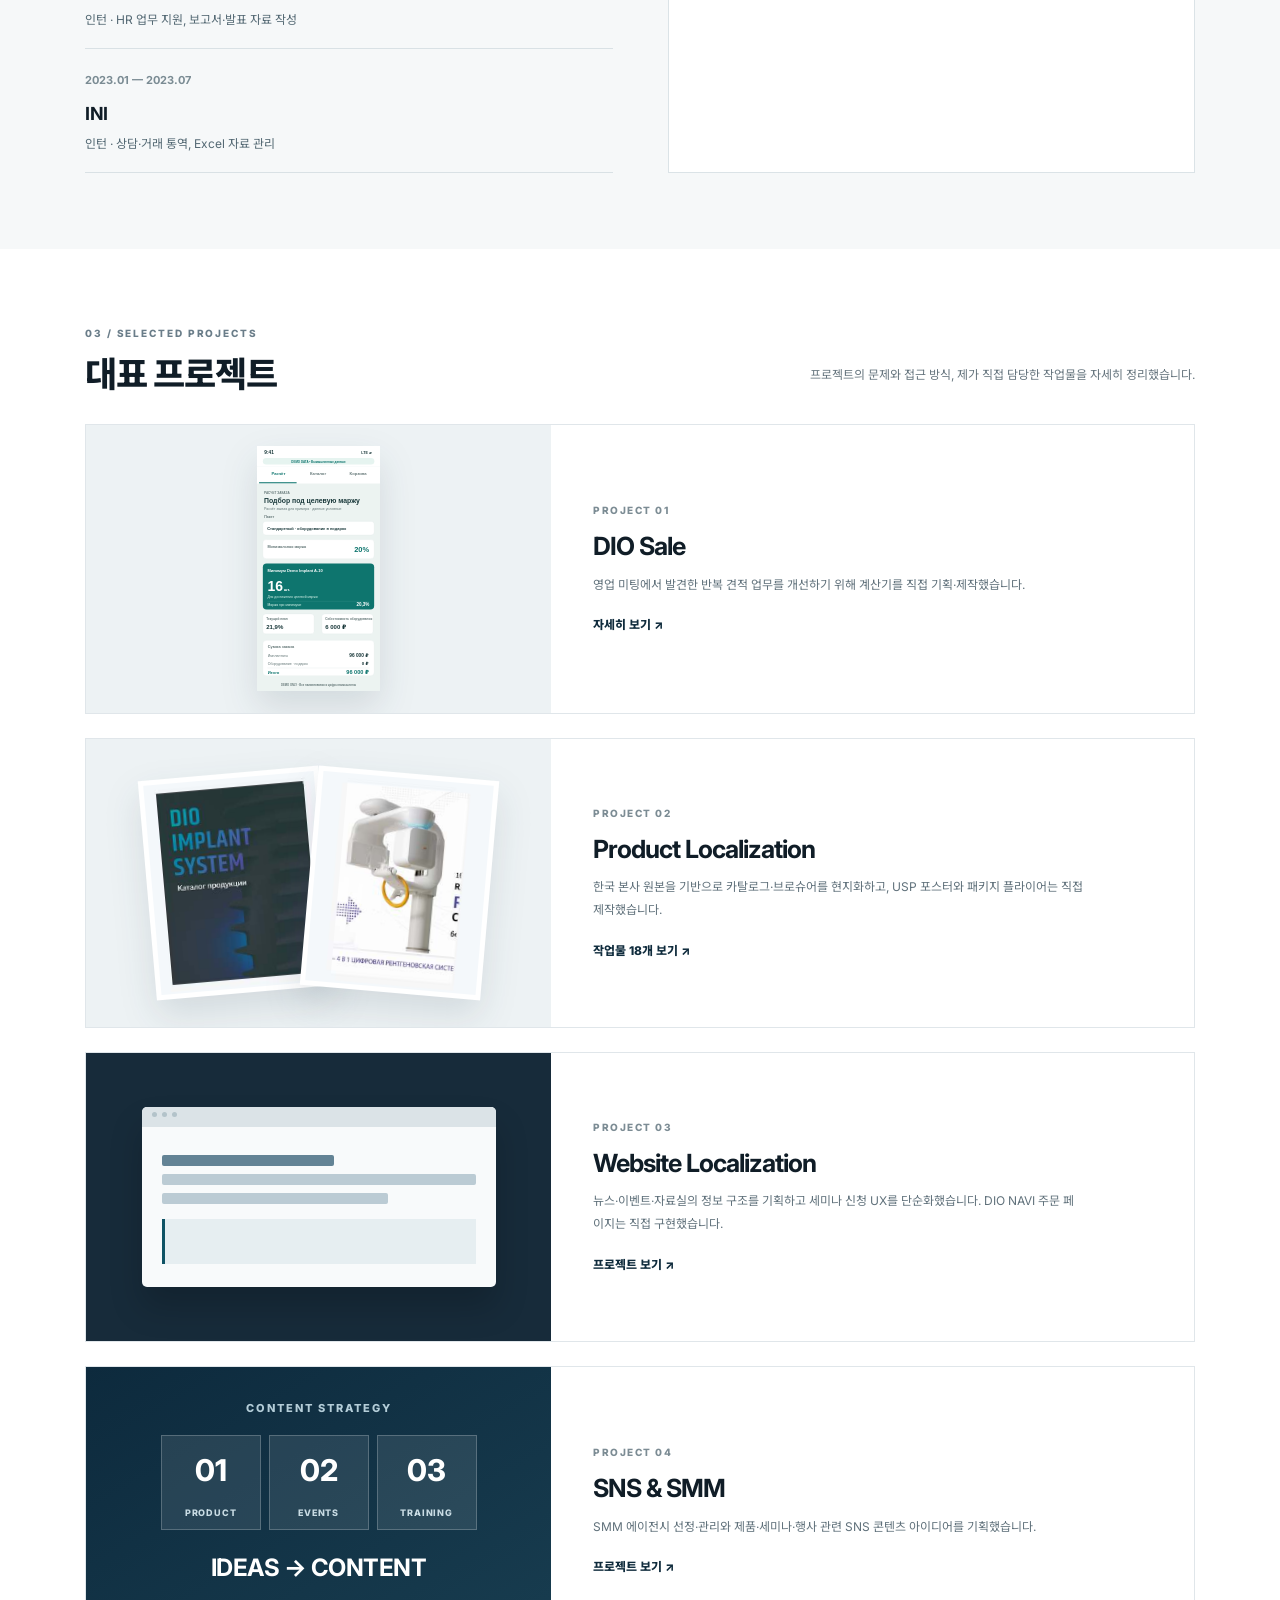
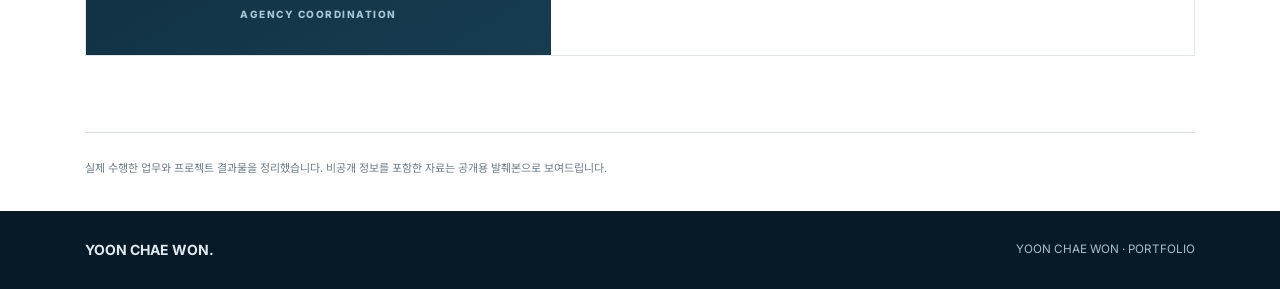
==== commit cb05ac6f: "Display supplied professional portrait on multilingual portfolio homepage" ====
--- a/index.html
+++ b/index.html
@@ -1,5 +1,5 @@
 <!doctype html><html lang="ko"><head><meta charset="utf-8"><meta name="viewport" content="width=device-width,initial-scale=1"><meta name="color-scheme" content="light"><meta name="description" content="Yoon Chae Won — multilingual marketing and product localization portfolio"><title>Yoon Chae Won · Portfolio</title><style>@import url('https://fonts.googleapis.com/css2?family=Inter:wght@400;500;600;700;800&family=Noto+Sans+KR:wght@400;500;600;700;800&display=swap');
-:root{--ink:#101d27;--navy:#05141f;--secondary:#51616b;--muted:#6c7b85;--line:#e0e6e9;--paper:#f5f7f8;--accent:#d52b40}*{box-sizing:border-box}html{scroll-behavior:smooth}body{margin:0;color:var(--ink);background:white;font-family:Inter,'Noto Sans KR','Segoe UI',Arial,sans-serif;font-size:14px;line-height:1.68}a{color:inherit;text-decoration:none}button{font:inherit}.container{width:min(1110px,calc(100% - 52px));margin:auto}.site-header{position:sticky;top:0;z-index:20;background:rgba(255,255,255,.98);border-bottom:1px solid var(--line)}.head-inner{height:72px;display:flex;align-items:center;gap:35px}.brand{font-size:18px;font-weight:800;letter-spacing:-.8px;white-space:nowrap}.brand i{font-style:normal;color:var(--accent)}.main-nav{display:flex;gap:26px;margin-left:auto}.main-nav a{font-size:12px;font-weight:700;color:#52616a}.main-nav a:hover{color:var(--accent)}.language-switch{display:flex;gap:2px;padding:4px;background:#f0f3f4;border-radius:20px}.language-switch button{border:0;background:transparent;color:#57646d;cursor:pointer;border-radius:16px;padding:6px 9px;font-size:11px;font-weight:750}.language-switch button.active{background:var(--navy);color:white}.eyebrow{letter-spacing:1.9px;text-transform:uppercase;color:#6a7d89;font-size:10px;font-weight:800}.tag{display:inline-block;background:#eef1f3;color:#49616d;font-size:10px;font-weight:700;padding:7px 10px}.button{display:inline-flex;align-items:center;gap:11px;padding:13px 18px;font-size:12px;font-weight:740;border:1px solid var(--navy)}.button.primary{background:var(--navy);color:#fff}.button.secondary{color:var(--navy);background:transparent}.button:hover{opacity:.85}.section{padding:76px 0}.section-top{display:flex;justify-content:space-between;align-items:end;gap:25px;margin-bottom:26px}.section-title{margin:9px 0 0;font-size:clamp(25px,3vw,35px);font-weight:800;line-height:1.35;letter-spacing:-1px}.section-note{max-width:470px;color:#66757e;font-size:12px;line-height:1.8}.muted{color:var(--muted)}.hero{background:linear-gradient(145deg,#f6f7f7,#eef2f3);border-bottom:1px solid #e0e5e8}.hero-inner{padding:88px 0 86px;display:grid;grid-template-columns:1.3fr .7fr;gap:48px;align-items:center}.hero h1{font-size:clamp(43px,5vw,66px);letter-spacing:-2.3px;line-height:1.14;margin:19px 0 12px}.hero h1 i{color:var(--accent);font-style:normal}.hero h2{font-size:20px;letter-spacing:-.6px;color:#2b3d49;margin:0 0 20px;font-weight:700}.hero p{color:#4e626e;line-height:2;max-width:600px;font-size:14px;word-break:keep-all}.hero-buttons{display:flex;gap:11px;flex-wrap:wrap;margin-top:30px}.hero-aside{border-left:2px solid #bac9ce;padding:24px 0 24px 23px;display:grid;gap:28px}.hero-aside .info small{font-size:10px;color:#8c9ba3;font-weight:800;letter-spacing:1.2px}.hero-aside .info strong{display:block;margin-top:5px;font-size:16px;letter-spacing:-.35px}.pillars{display:grid;grid-template-columns:repeat(4,minmax(0,1fr));gap:14px}.pillar{border:1px solid #dfe5e8;padding:25px 20px;min-height:178px}.pillar-index{font-size:11px;color:#9babb5;font-weight:800}.pillar h3{font-size:16px;letter-spacing:-.45px;margin:22px 0 9px;line-height:1.3}.pillar p{font-size:11px;color:#5f707a;line-height:1.8;word-break:keep-all}.experience{background:#f6f8f9}.experience-grid{display:grid;grid-template-columns:1fr 1fr;gap:30px 55px}.experience-item{padding:18px 0;border-bottom:1px solid #d9e1e5}.experience-item time{font-size:11px;color:#7a8b93;font-weight:700}.experience-item h3{font-size:18px;margin:9px 0 4px;letter-spacing:-.4px}.experience-item p{font-size:12px;color:#536873;margin:0}.experience-side{padding:20px 26px;border:1px solid #dbe3e7;background:#fff}.experience-side h4{margin:0 0 10px;font-size:13px}.experience-side p{font-size:12px;color:#536570;line-height:2}.project-list{display:grid;gap:24px}.project-item{border:1px solid #e0e6ea;display:grid;grid-template-columns:42% 58%;min-height:290px;overflow:hidden;transition:box-shadow .2s}.project-item:hover{box-shadow:0 18px 35px rgba(14,34,49,.07)}.project-media{background:#edf2f4;position:relative;display:flex;align-items:center;justify-content:center;overflow:hidden}.project-media img{max-width:80%;max-height:245px;width:auto;height:auto;object-fit:contain;filter:drop-shadow(0 16px 18px rgba(19,41,58,.12))}.project-media .duo{display:flex;gap:0;align-items:center;justify-content:center}.project-media .duo img{width:39%;height:220px;object-fit:cover;object-position:center;border:5px solid white;max-width:none;max-height:none}.project-media .duo img:first-child{transform:rotate(-5deg);margin-right:-20px}.project-media .duo img:last-child{transform:rotate(5deg)}.project-media.website-graphic{background:#172b3a;color:#fff}.website-frame{width:76%;height:180px;background:#f8fafb;box-shadow:0 20px 33px rgba(0,0,0,.18);border-radius:5px;overflow:hidden}.website-frame .windowhead{background:#dbe3e7;height:20px;padding:5px 10px;display:flex;gap:5px}.website-frame .dot{background:#b3c3ca;width:5px;height:5px;border-radius:50%}.website-frame .content{padding:20px}.website-frame .fake-line{height:11px;border-radius:2px;background:#bbcbd4;margin:8px 0}.website-frame .fake-line.short{width:55%;background:#638395}.website-frame .fake-box{margin-top:15px;height:45px;background:#e6eef1;border-left:3px solid #0f5365}.project-copy{padding:35px 42px;display:flex;flex-direction:column;justify-content:center}.project-number{font-size:10px;letter-spacing:1.5px;color:#7c8c94;font-weight:800}.project-copy h3{font-size:25px;line-height:1.35;letter-spacing:-1px;margin:11px 0 10px}.project-copy p{color:#60717b;font-size:12px;line-height:1.9;max-width:490px;margin:0 0 19px}.link-arrow{font-size:12px;font-weight:800;color:#102c3d}.link-arrow:hover{color:var(--accent)}.notes{padding:26px 0 34px;border-top:1px solid #d9e3e7;color:#6b7e89;font-size:11px}.foot{background:#071a27;color:#e0e9ee;padding:27px 0}.foot .container{display:flex;justify-content:space-between;align-items:center;gap:20px}.foot small{color:#a9c0ca}.detail-hero{background:#f3f5f6;padding:73px 0 62px;border-bottom:1px solid var(--line)}.detail-hero h1{font-size:clamp(32px,4.2vw,53px);line-height:1.3;letter-spacing:-1.7px;max-width:850px;margin:19px 0 18px;word-break:keep-all}.detail-hero p{max-width:800px;color:#5b6e79;line-height:1.95;word-break:keep-all}.detail-metrics{display:flex;gap:14px;flex-wrap:wrap;margin-top:25px}.detail-metrics span{padding:9px 13px;border:1px solid #d6e0e5;background:#fff;font-size:11px;color:#3d535e;font-weight:700}.detail-inner{padding:58px 0 80px}.detail-section{padding-top:28px;margin-bottom:60px}.detail-section h2{font-size:27px;letter-spacing:-.6px;margin:0 0 20px}.detail-lead{max-width:800px;color:#596e79;line-height:1.95}.process{display:grid;grid-template-columns:repeat(3,1fr);gap:14px}.process-item{background:#f7f8f9;border:1px solid #e1e5e8;padding:23px;min-height:175px}.process-item span{font-size:10px;font-weight:800;color:#78909c;letter-spacing:1px}.process-item h3{font-size:16px;margin:17px 0 9px}.process-item p{color:#586c77;font-size:11px;line-height:1.85}.filter-row{display:flex;gap:8px;flex-wrap:wrap;margin:14px 0 24px}.filter{border:1px solid #d3dce0;background:white;cursor:pointer;padding:9px 14px;border-radius:22px;color:#50636d;font-size:12px;font-weight:750}.filter.active{background:#0d2939;color:#fff;border-color:#0d2939}.gallery-grid{display:grid;grid-template-columns:repeat(3,1fr);gap:17px}.gallery-item{border:1px solid #e1e7ea;background:white;overflow:hidden;padding:0;cursor:pointer;text-align:left;display:flex;flex-direction:column}.gallery-item:hover{box-shadow:0 12px 28px rgba(12,34,49,.09)}.gallery-item img{height:196px;width:100%;object-fit:cover;background:#f1f4f6}.gallery-item .item-caption{padding:14px 16px;min-height:76px}.gallery-item .item-caption small{font-size:10px;color:#83929b;font-weight:700;letter-spacing:1px}.gallery-item .item-caption strong{display:block;font-size:13px;color:#233d4c;margin-top:5px}.disclaimer{background:#eef3f5;border-left:3px solid #7c96a4;padding:15px 18px;font-size:11px;color:#536874;line-height:1.8;margin-top:22px}.lightbox{position:fixed;inset:0;background:rgba(5,18,28,.88);z-index:100;display:none;align-items:center;justify-content:center;padding:25px}.lightbox.open{display:flex}.lightbox figure{background:white;padding:12px 12px 18px;max-width:min(650px,96vw);max-height:90vh;margin:0}.lightbox img{max-width:100%;max-height:72vh;object-fit:contain;display:block;margin:auto}.lightbox figcaption{font-size:12px;color:#425963;padding-top:10px}.lightbox-close{position:absolute;right:25px;top:20px;border:1px solid #a0b5c1;color:white;background:transparent;font-size:13px;padding:9px 15px;cursor:pointer}.detail-back{font-size:12px;font-weight:800;color:#495d69}.support{background:#061b29;color:white;padding:55px 0}.support h2{font-size:27px;letter-spacing:-.6px;margin:0 0 12px}.support p{color:#c9d6df;line-height:1.9;max-width:820px}.kicker2{font-size:10px;color:#8da5b1;letter-spacing:1.6px;font-weight:800}.availability{display:flex;gap:20px;flex-wrap:wrap;margin-top:19px}.availability span{font-size:11px;color:#96b4c4;font-weight:700}.site-error{display:none}@media(max-width:900px){.hero-inner{grid-template-columns:1fr;gap:10px}.hero-aside{grid-template-columns:repeat(3,1fr);border-left:0;border-top:1px solid #c4d0d5;padding:22px 0 0}.pillars{grid-template-columns:repeat(2,1fr)}.project-item{grid-template-columns:1fr}.project-media{min-height:230px}.project-copy{padding:28px}.gallery-grid{grid-template-columns:repeat(2,1fr)}.process{grid-template-columns:1fr}}@media(max-width:560px){.container{width:calc(100% - 34px)}.head-inner{height:60px;gap:14px}.brand{font-size:14px}.main-nav{gap:12px}.main-nav a{font-size:10px}.main-nav a:first-child{display:none}.language-switch button{padding:5px 7px;font-size:10px}.hero-inner{padding:58px 0 45px}.hero h1{font-size:43px}.hero h2{font-size:17px}.hero-aside{grid-template-columns:1fr 1fr;gap:18px}.hero-aside .info strong{font-size:13px}.section{padding:54px 0}.section-top{display:block}.section-note{margin-top:12px}.pillars{grid-template-columns:1fr 1fr;gap:9px}.pillar{padding:17px 15px;min-height:178px}.pillar h3{font-size:14px;margin:17px 0 8px}.pillar p{font-size:10px}.experience-grid{grid-template-columns:1fr;gap:18px}.project-copy h3{font-size:23px}.gallery-grid{grid-template-columns:1fr 1fr;gap:9px}.gallery-item img{height:135px}.gallery-item .item-caption{padding:10px;min-height:76px}.gallery-item .item-caption strong{font-size:11px}.detail-hero{padding:55px 0 48px}.detail-hero h1{font-size:34px}.detail-inner{padding:38px 0}.detail-section h2{font-size:24px}.foot .container{align-items:flex-start;flex-direction:column}}@media(prefers-reduced-motion:reduce){html{scroll-behavior:auto}}.sns-graphic{display:flex;align-items:center;justify-content:center;background:linear-gradient(150deg,#0d2a3d,#183d50)!important}.social-display{width:min(88%,360px);color:#fff;text-align:center;display:flex;flex-direction:column;gap:18px}.social-kicker{letter-spacing:2px;font-size:11px;color:#b4cdd8;font-weight:800}.social-tiles{display:flex;gap:8px;justify-content:center}.social-tiles div{background:rgba(255,255,255,.095);border:1px solid rgba(255,255,255,.22);width:100px;min-height:95px;display:flex;flex-direction:column;align-items:center;justify-content:center;gap:10px}.social-tiles b{font-size:30px;font-weight:760}.social-tiles span{font-size:9px;font-weight:800;color:#c9dce4;letter-spacing:.8px}.social-display>strong{font-size:24px;letter-spacing:-.5px}.social-display>small{color:#a6c5d5;letter-spacing:1.5px;font-size:10px;font-weight:800}</style></head><body><header class="site-header"><div class="container head-inner"><a href="./index.html" class="brand" aria-label="Yoon Chae Won home">YOON CHAE WON<i>.</i></a><nav class="main-nav" id="nav"></nav><div class="language-switch" aria-label="Select language"><button type="button" data-lang="ko">KO</button><button type="button" data-lang="ru">RU</button><button type="button" data-lang="en">EN</button></div></div></header><main><section class="hero" id="profile"><div class="container hero-inner"><div><div class="eyebrow" id="hero-eyebrow"></div><h1 id="hero-name"></h1><h2 id="hero-role"></h2><p id="hero-intro"></p><div class="hero-buttons"><a href="#projects" id="cta-projects" class="button primary"></a><a href="#experience" id="cta-experience" class="button secondary"></a></div></div><div class="hero-aside" id="hero-aside"></div></div></section>
+:root{--ink:#101d27;--navy:#05141f;--secondary:#51616b;--muted:#6c7b85;--line:#e0e6e9;--paper:#f5f7f8;--accent:#d52b40}*{box-sizing:border-box}html{scroll-behavior:smooth}body{margin:0;color:var(--ink);background:white;font-family:Inter,'Noto Sans KR','Segoe UI',Arial,sans-serif;font-size:14px;line-height:1.68}a{color:inherit;text-decoration:none}button{font:inherit}.container{width:min(1110px,calc(100% - 52px));margin:auto}.site-header{position:sticky;top:0;z-index:20;background:rgba(255,255,255,.98);border-bottom:1px solid var(--line)}.head-inner{height:72px;display:flex;align-items:center;gap:35px}.brand{font-size:18px;font-weight:800;letter-spacing:-.8px;white-space:nowrap}.brand i{font-style:normal;color:var(--accent)}.main-nav{display:flex;gap:26px;margin-left:auto}.main-nav a{font-size:12px;font-weight:700;color:#52616a}.main-nav a:hover{color:var(--accent)}.language-switch{display:flex;gap:2px;padding:4px;background:#f0f3f4;border-radius:20px}.language-switch button{border:0;background:transparent;color:#57646d;cursor:pointer;border-radius:16px;padding:6px 9px;font-size:11px;font-weight:750}.language-switch button.active{background:var(--navy);color:white}.eyebrow{letter-spacing:1.9px;text-transform:uppercase;color:#6a7d89;font-size:10px;font-weight:800}.tag{display:inline-block;background:#eef1f3;color:#49616d;font-size:10px;font-weight:700;padding:7px 10px}.button{display:inline-flex;align-items:center;gap:11px;padding:13px 18px;font-size:12px;font-weight:740;border:1px solid var(--navy)}.button.primary{background:var(--navy);color:#fff}.button.secondary{color:var(--navy);background:transparent}.button:hover{opacity:.85}.section{padding:76px 0}.section-top{display:flex;justify-content:space-between;align-items:end;gap:25px;margin-bottom:26px}.section-title{margin:9px 0 0;font-size:clamp(25px,3vw,35px);font-weight:800;line-height:1.35;letter-spacing:-1px}.section-note{max-width:470px;color:#66757e;font-size:12px;line-height:1.8}.muted{color:var(--muted)}.hero{background:linear-gradient(145deg,#f6f7f7,#eef2f3);border-bottom:1px solid #e0e5e8}.hero-inner{padding:88px 0 86px;display:grid;grid-template-columns:1.3fr .7fr;gap:48px;align-items:center}.hero h1{font-size:clamp(43px,5vw,66px);letter-spacing:-2.3px;line-height:1.14;margin:19px 0 12px}.hero h1 i{color:var(--accent);font-style:normal}.hero h2{font-size:20px;letter-spacing:-.6px;color:#2b3d49;margin:0 0 20px;font-weight:700}.hero p{color:#4e626e;line-height:2;max-width:600px;font-size:14px;word-break:keep-all}.hero-buttons{display:flex;gap:11px;flex-wrap:wrap;margin-top:30px}.hero-aside{border-left:2px solid #bac9ce;padding:24px 0 24px 23px;display:grid;gap:28px}.hero-aside .info small{font-size:10px;color:#8c9ba3;font-weight:800;letter-spacing:1.2px}.hero-aside .info strong{display:block;margin-top:5px;font-size:16px;letter-spacing:-.35px}.pillars{display:grid;grid-template-columns:repeat(4,minmax(0,1fr));gap:14px}.pillar{border:1px solid #dfe5e8;padding:25px 20px;min-height:178px}.pillar-index{font-size:11px;color:#9babb5;font-weight:800}.pillar h3{font-size:16px;letter-spacing:-.45px;margin:22px 0 9px;line-height:1.3}.pillar p{font-size:11px;color:#5f707a;line-height:1.8;word-break:keep-all}.experience{background:#f6f8f9}.experience-grid{display:grid;grid-template-columns:1fr 1fr;gap:30px 55px}.experience-item{padding:18px 0;border-bottom:1px solid #d9e1e5}.experience-item time{font-size:11px;color:#7a8b93;font-weight:700}.experience-item h3{font-size:18px;margin:9px 0 4px;letter-spacing:-.4px}.experience-item p{font-size:12px;color:#536873;margin:0}.experience-side{padding:20px 26px;border:1px solid #dbe3e7;background:#fff}.experience-side h4{margin:0 0 10px;font-size:13px}.experience-side p{font-size:12px;color:#536570;line-height:2}.project-list{display:grid;gap:24px}.project-item{border:1px solid #e0e6ea;display:grid;grid-template-columns:42% 58%;min-height:290px;overflow:hidden;transition:box-shadow .2s}.project-item:hover{box-shadow:0 18px 35px rgba(14,34,49,.07)}.project-media{background:#edf2f4;position:relative;display:flex;align-items:center;justify-content:center;overflow:hidden}.project-media img{max-width:80%;max-height:245px;width:auto;height:auto;object-fit:contain;filter:drop-shadow(0 16px 18px rgba(19,41,58,.12))}.project-media .duo{display:flex;gap:0;align-items:center;justify-content:center}.project-media .duo img{width:39%;height:220px;object-fit:cover;object-position:center;border:5px solid white;max-width:none;max-height:none}.project-media .duo img:first-child{transform:rotate(-5deg);margin-right:-20px}.project-media .duo img:last-child{transform:rotate(5deg)}.project-media.website-graphic{background:#172b3a;color:#fff}.website-frame{width:76%;height:180px;background:#f8fafb;box-shadow:0 20px 33px rgba(0,0,0,.18);border-radius:5px;overflow:hidden}.website-frame .windowhead{background:#dbe3e7;height:20px;padding:5px 10px;display:flex;gap:5px}.website-frame .dot{background:#b3c3ca;width:5px;height:5px;border-radius:50%}.website-frame .content{padding:20px}.website-frame .fake-line{height:11px;border-radius:2px;background:#bbcbd4;margin:8px 0}.website-frame .fake-line.short{width:55%;background:#638395}.website-frame .fake-box{margin-top:15px;height:45px;background:#e6eef1;border-left:3px solid #0f5365}.project-copy{padding:35px 42px;display:flex;flex-direction:column;justify-content:center}.project-number{font-size:10px;letter-spacing:1.5px;color:#7c8c94;font-weight:800}.project-copy h3{font-size:25px;line-height:1.35;letter-spacing:-1px;margin:11px 0 10px}.project-copy p{color:#60717b;font-size:12px;line-height:1.9;max-width:490px;margin:0 0 19px}.link-arrow{font-size:12px;font-weight:800;color:#102c3d}.link-arrow:hover{color:var(--accent)}.notes{padding:26px 0 34px;border-top:1px solid #d9e3e7;color:#6b7e89;font-size:11px}.foot{background:#071a27;color:#e0e9ee;padding:27px 0}.foot .container{display:flex;justify-content:space-between;align-items:center;gap:20px}.foot small{color:#a9c0ca}.detail-hero{background:#f3f5f6;padding:73px 0 62px;border-bottom:1px solid var(--line)}.detail-hero h1{font-size:clamp(32px,4.2vw,53px);line-height:1.3;letter-spacing:-1.7px;max-width:850px;margin:19px 0 18px;word-break:keep-all}.detail-hero p{max-width:800px;color:#5b6e79;line-height:1.95;word-break:keep-all}.detail-metrics{display:flex;gap:14px;flex-wrap:wrap;margin-top:25px}.detail-metrics span{padding:9px 13px;border:1px solid #d6e0e5;background:#fff;font-size:11px;color:#3d535e;font-weight:700}.detail-inner{padding:58px 0 80px}.detail-section{padding-top:28px;margin-bottom:60px}.detail-section h2{font-size:27px;letter-spacing:-.6px;margin:0 0 20px}.detail-lead{max-width:800px;color:#596e79;line-height:1.95}.process{display:grid;grid-template-columns:repeat(3,1fr);gap:14px}.process-item{background:#f7f8f9;border:1px solid #e1e5e8;padding:23px;min-height:175px}.process-item span{font-size:10px;font-weight:800;color:#78909c;letter-spacing:1px}.process-item h3{font-size:16px;margin:17px 0 9px}.process-item p{color:#586c77;font-size:11px;line-height:1.85}.filter-row{display:flex;gap:8px;flex-wrap:wrap;margin:14px 0 24px}.filter{border:1px solid #d3dce0;background:white;cursor:pointer;padding:9px 14px;border-radius:22px;color:#50636d;font-size:12px;font-weight:750}.filter.active{background:#0d2939;color:#fff;border-color:#0d2939}.gallery-grid{display:grid;grid-template-columns:repeat(3,1fr);gap:17px}.gallery-item{border:1px solid #e1e7ea;background:white;overflow:hidden;padding:0;cursor:pointer;text-align:left;display:flex;flex-direction:column}.gallery-item:hover{box-shadow:0 12px 28px rgba(12,34,49,.09)}.gallery-item img{height:196px;width:100%;object-fit:cover;background:#f1f4f6}.gallery-item .item-caption{padding:14px 16px;min-height:76px}.gallery-item .item-caption small{font-size:10px;color:#83929b;font-weight:700;letter-spacing:1px}.gallery-item .item-caption strong{display:block;font-size:13px;color:#233d4c;margin-top:5px}.disclaimer{background:#eef3f5;border-left:3px solid #7c96a4;padding:15px 18px;font-size:11px;color:#536874;line-height:1.8;margin-top:22px}.lightbox{position:fixed;inset:0;background:rgba(5,18,28,.88);z-index:100;display:none;align-items:center;justify-content:center;padding:25px}.lightbox.open{display:flex}.lightbox figure{background:white;padding:12px 12px 18px;max-width:min(650px,96vw);max-height:90vh;margin:0}.lightbox img{max-width:100%;max-height:72vh;object-fit:contain;display:block;margin:auto}.lightbox figcaption{font-size:12px;color:#425963;padding-top:10px}.lightbox-close{position:absolute;right:25px;top:20px;border:1px solid #a0b5c1;color:white;background:transparent;font-size:13px;padding:9px 15px;cursor:pointer}.detail-back{font-size:12px;font-weight:800;color:#495d69}.support{background:#061b29;color:white;padding:55px 0}.support h2{font-size:27px;letter-spacing:-.6px;margin:0 0 12px}.support p{color:#c9d6df;line-height:1.9;max-width:820px}.kicker2{font-size:10px;color:#8da5b1;letter-spacing:1.6px;font-weight:800}.availability{display:flex;gap:20px;flex-wrap:wrap;margin-top:19px}.availability span{font-size:11px;color:#96b4c4;font-weight:700}.site-error{display:none}@media(max-width:900px){.hero-inner{grid-template-columns:1fr;gap:10px}.hero-aside{grid-template-columns:repeat(3,1fr);border-left:0;border-top:1px solid #c4d0d5;padding:22px 0 0}.pillars{grid-template-columns:repeat(2,1fr)}.project-item{grid-template-columns:1fr}.project-media{min-height:230px}.project-copy{padding:28px}.gallery-grid{grid-template-columns:repeat(2,1fr)}.process{grid-template-columns:1fr}}@media(max-width:560px){.container{width:calc(100% - 34px)}.head-inner{height:60px;gap:14px}.brand{font-size:14px}.main-nav{gap:12px}.main-nav a{font-size:10px}.main-nav a:first-child{display:none}.language-switch button{padding:5px 7px;font-size:10px}.hero-inner{padding:58px 0 45px}.hero h1{font-size:43px}.hero h2{font-size:17px}.hero-aside{grid-template-columns:1fr 1fr;gap:18px}.hero-aside .info strong{font-size:13px}.section{padding:54px 0}.section-top{display:block}.section-note{margin-top:12px}.pillars{grid-template-columns:1fr 1fr;gap:9px}.pillar{padding:17px 15px;min-height:178px}.pillar h3{font-size:14px;margin:17px 0 8px}.pillar p{font-size:10px}.experience-grid{grid-template-columns:1fr;gap:18px}.project-copy h3{font-size:23px}.gallery-grid{grid-template-columns:1fr 1fr;gap:9px}.gallery-item img{height:135px}.gallery-item .item-caption{padding:10px;min-height:76px}.gallery-item .item-caption strong{font-size:11px}.detail-hero{padding:55px 0 48px}.detail-hero h1{font-size:34px}.detail-inner{padding:38px 0}.detail-section h2{font-size:24px}.foot .container{align-items:flex-start;flex-direction:column}}@media(prefers-reduced-motion:reduce){html{scroll-behavior:auto}}.sns-graphic{display:flex;align-items:center;justify-content:center;background:linear-gradient(150deg,#0d2a3d,#183d50)!important}.social-display{width:min(88%,360px);color:#fff;text-align:center;display:flex;flex-direction:column;gap:18px}.social-kicker{letter-spacing:2px;font-size:11px;color:#b4cdd8;font-weight:800}.social-tiles{display:flex;gap:8px;justify-content:center}.social-tiles div{background:rgba(255,255,255,.095);border:1px solid rgba(255,255,255,.22);width:100px;min-height:95px;display:flex;flex-direction:column;align-items:center;justify-content:center;gap:10px}.social-tiles b{font-size:30px;font-weight:760}.social-tiles span{font-size:9px;font-weight:800;color:#c9dce4;letter-spacing:.8px}.social-display>strong{font-size:24px;letter-spacing:-.5px}.social-display>small{color:#a6c5d5;letter-spacing:1.5px;font-size:10px;font-weight:800}.profile-portrait{width:min(100%,244px);aspect-ratio:4/4.8;object-fit:cover;object-position:center 13%;display:block;border-radius:6px;background:#f1f3f4;border:1px solid #e1e5e8;box-shadow:0 12px 24px rgba(5,20,31,.07)}.hero-aside{display:flex;flex-direction:column;align-items:flex-start;gap:13px}.hero-aside .info{padding:3px 0}.hero-aside .info strong{font-size:13px}.hero-aside .info small{font-size:9px}@media(max-width:700px){.profile-portrait{width:190px;max-width:100%;aspect-ratio:4/4.5}.hero-aside{align-items:flex-start}}</style></head><body><header class="site-header"><div class="container head-inner"><a href="./index.html" class="brand" aria-label="Yoon Chae Won home">YOON CHAE WON<i>.</i></a><nav class="main-nav" id="nav"></nav><div class="language-switch" aria-label="Select language"><button type="button" data-lang="ko">KO</button><button type="button" data-lang="ru">RU</button><button type="button" data-lang="en">EN</button></div></div></header><main><section class="hero" id="profile"><div class="container hero-inner"><div><div class="eyebrow" id="hero-eyebrow"></div><h1 id="hero-name"></h1><h2 id="hero-role"></h2><p id="hero-intro"></p><div class="hero-buttons"><a href="#projects" id="cta-projects" class="button primary"></a><a href="#experience" id="cta-experience" class="button secondary"></a></div></div><div class="hero-aside" id="hero-aside"></div></div></section>
 <section class="section" id="core"><div class="container"><div class="section-top"><div><div class="eyebrow" id="core-kicker"></div><h2 class="section-title" id="core-title"></h2></div><p class="section-note" id="core-note"></p></div><div class="pillars" id="pillars"></div></div></section>
 <section class="section experience" id="experience"><div class="container"><div class="section-top"><div><div class="eyebrow" id="work-kicker"></div><h2 class="section-title" id="work-title"></h2></div></div><div class="experience-grid"><div id="jobs"></div><div class="experience-side"><h4 id="edu-name"></h4><p id="edu-degree"></p><p id="language-summary"></p><p id="skills-summary"></p><p id="leadership"></p></div></div></div></section>
 <section class="section" id="projects"><div class="container"><div class="section-top"><div><div class="eyebrow" id="projects-kicker"></div><h2 class="section-title" id="projects-title"></h2></div><p class="section-note" id="projects-note"></p></div><div class="project-list">
@@ -12,7 +12,7 @@
 function applyLang(lang){const d=DATA[lang]||DATA.ko;document.documentElement.lang=lang;$('nav').innerHTML=d.nav.map((v,i)=>'<a href="#'+['profile','experience','projects'][i]+'">'+esc(v)+'</a>').join('');
 const simple={'hero-eyebrow':d.eyebrow,'hero-name':d.name+'<i>.</i>','hero-role':d.role,'hero-intro':d.intro,'cta-projects':d.seeProjects+' ↗','cta-experience':d.seeExperience+' ↗','core-kicker':d.expKicker,'core-title':d.expTitle,'core-note':d.expNote,'work-kicker':d.workKicker,'work-title':d.workTitle,'edu-name':d.education,'edu-degree':d.degree,'language-summary':d.languages,'skills-summary':d.skills,'leadership':d.leadership,'projects-kicker':d.projectsKicker,'projects-title':d.projectsTitle,'projects-note':d.projectsNote,'closing':d.closing,'footer-label':d.footer};
 for(const [k,v] of Object.entries(simple)){if(k==='hero-name')$(k).innerHTML=v;else $(k).textContent=v;}
-$('hero-aside').innerHTML=d.aside.map(x=>'<div class="info"><small>'+esc(x[0])+'</small><strong>'+esc(x[1])+'</strong></div>').join('');
+$('hero-aside').innerHTML='<img class="profile-portrait" src="./assets/chaewon-profile.jpg" alt="Yoon Chae Won — professional portrait" width="244" height="293" loading="eager" fetchpriority="high">'+d.aside.map(x=>'<div class="info"><small>'+esc(x[0])+'</small><strong>'+esc(x[1])+'</strong></div>').join('');
 $('pillars').innerHTML=d.pillars.map((x,i)=>'<article class="pillar"><span class="pillar-index">0'+(i+1)+'</span><h3>'+esc(x[0])+'</h3><p>'+esc(x[1])+'</p></article>').join('');
 $('jobs').innerHTML=d.jobs.map(x=>'<article class="experience-item"><time>'+esc(x[0])+'</time><h3>'+esc(x[1])+'</h3><p>'+esc(x[2])+'</p></article>').join('');
 document.querySelectorAll('[data-project-desc]').forEach(el=>el.textContent=d.projects[Number(el.dataset.projectDesc)][1]);
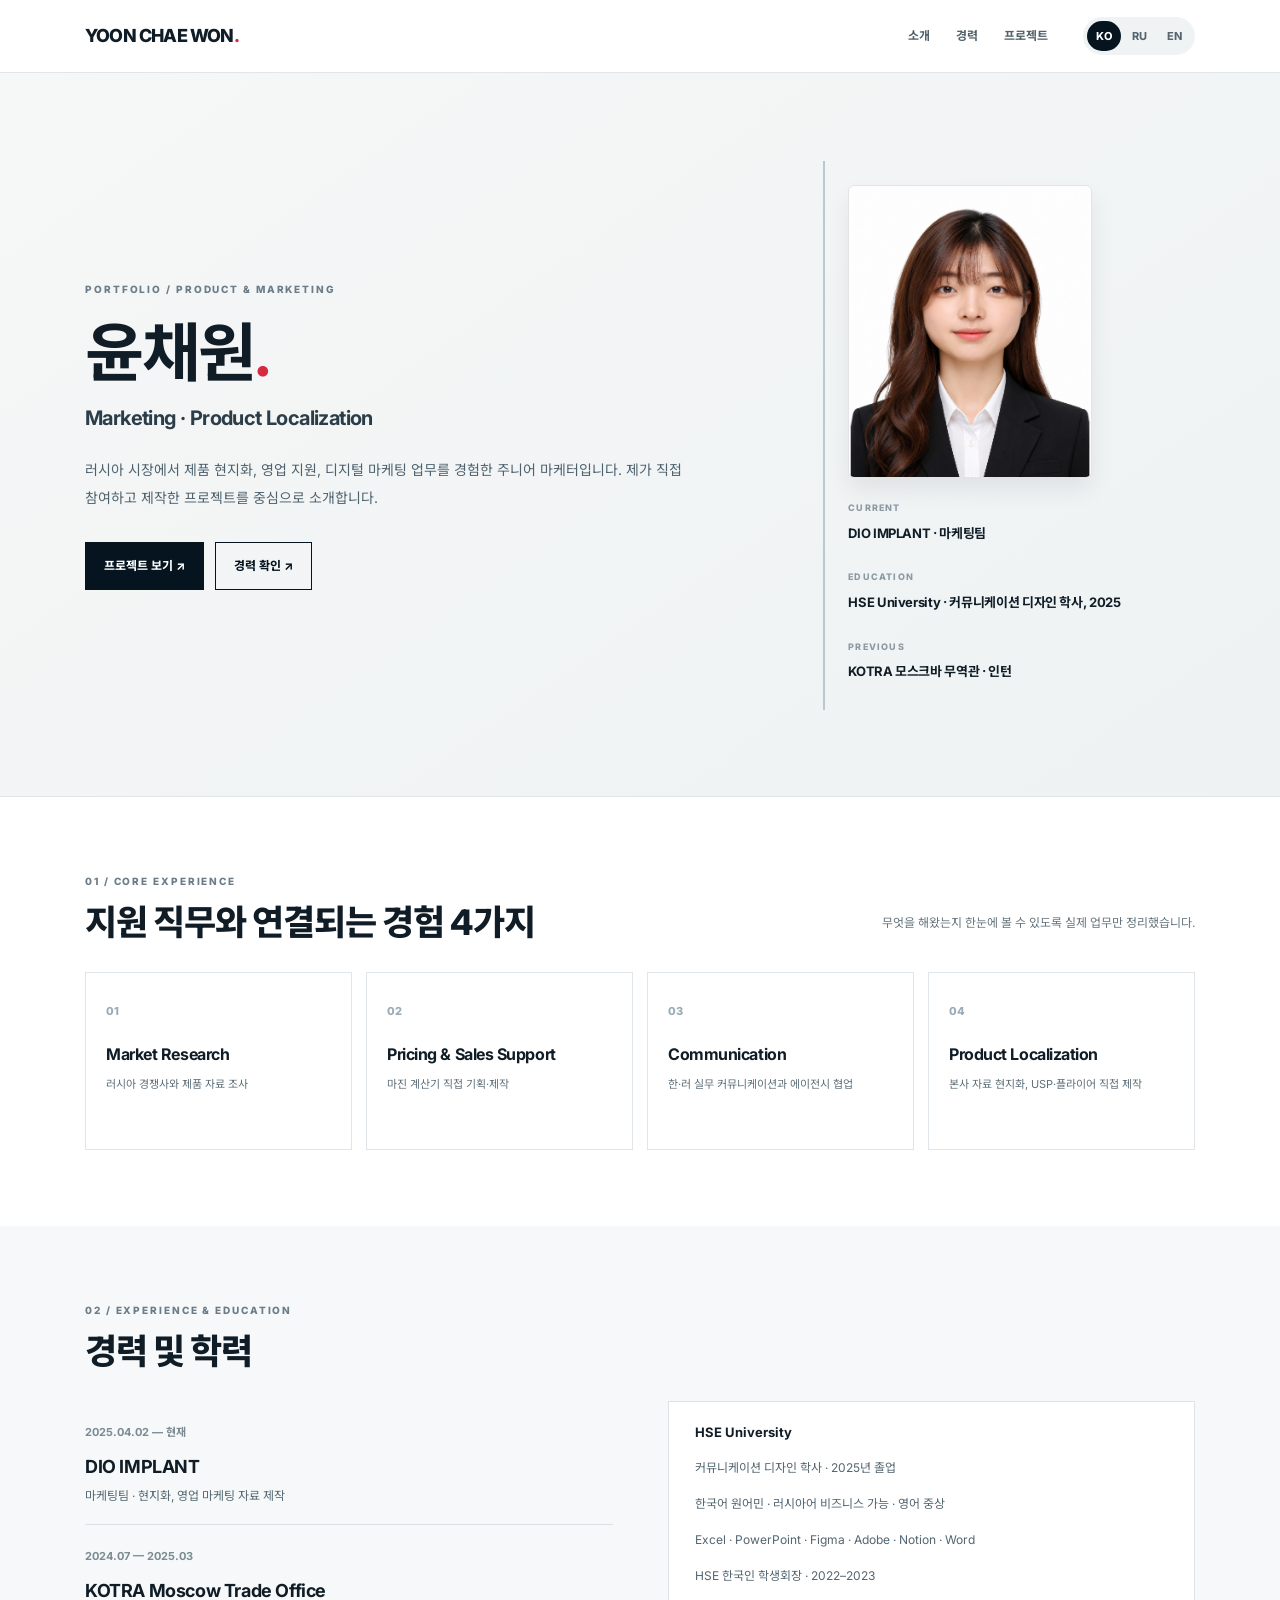
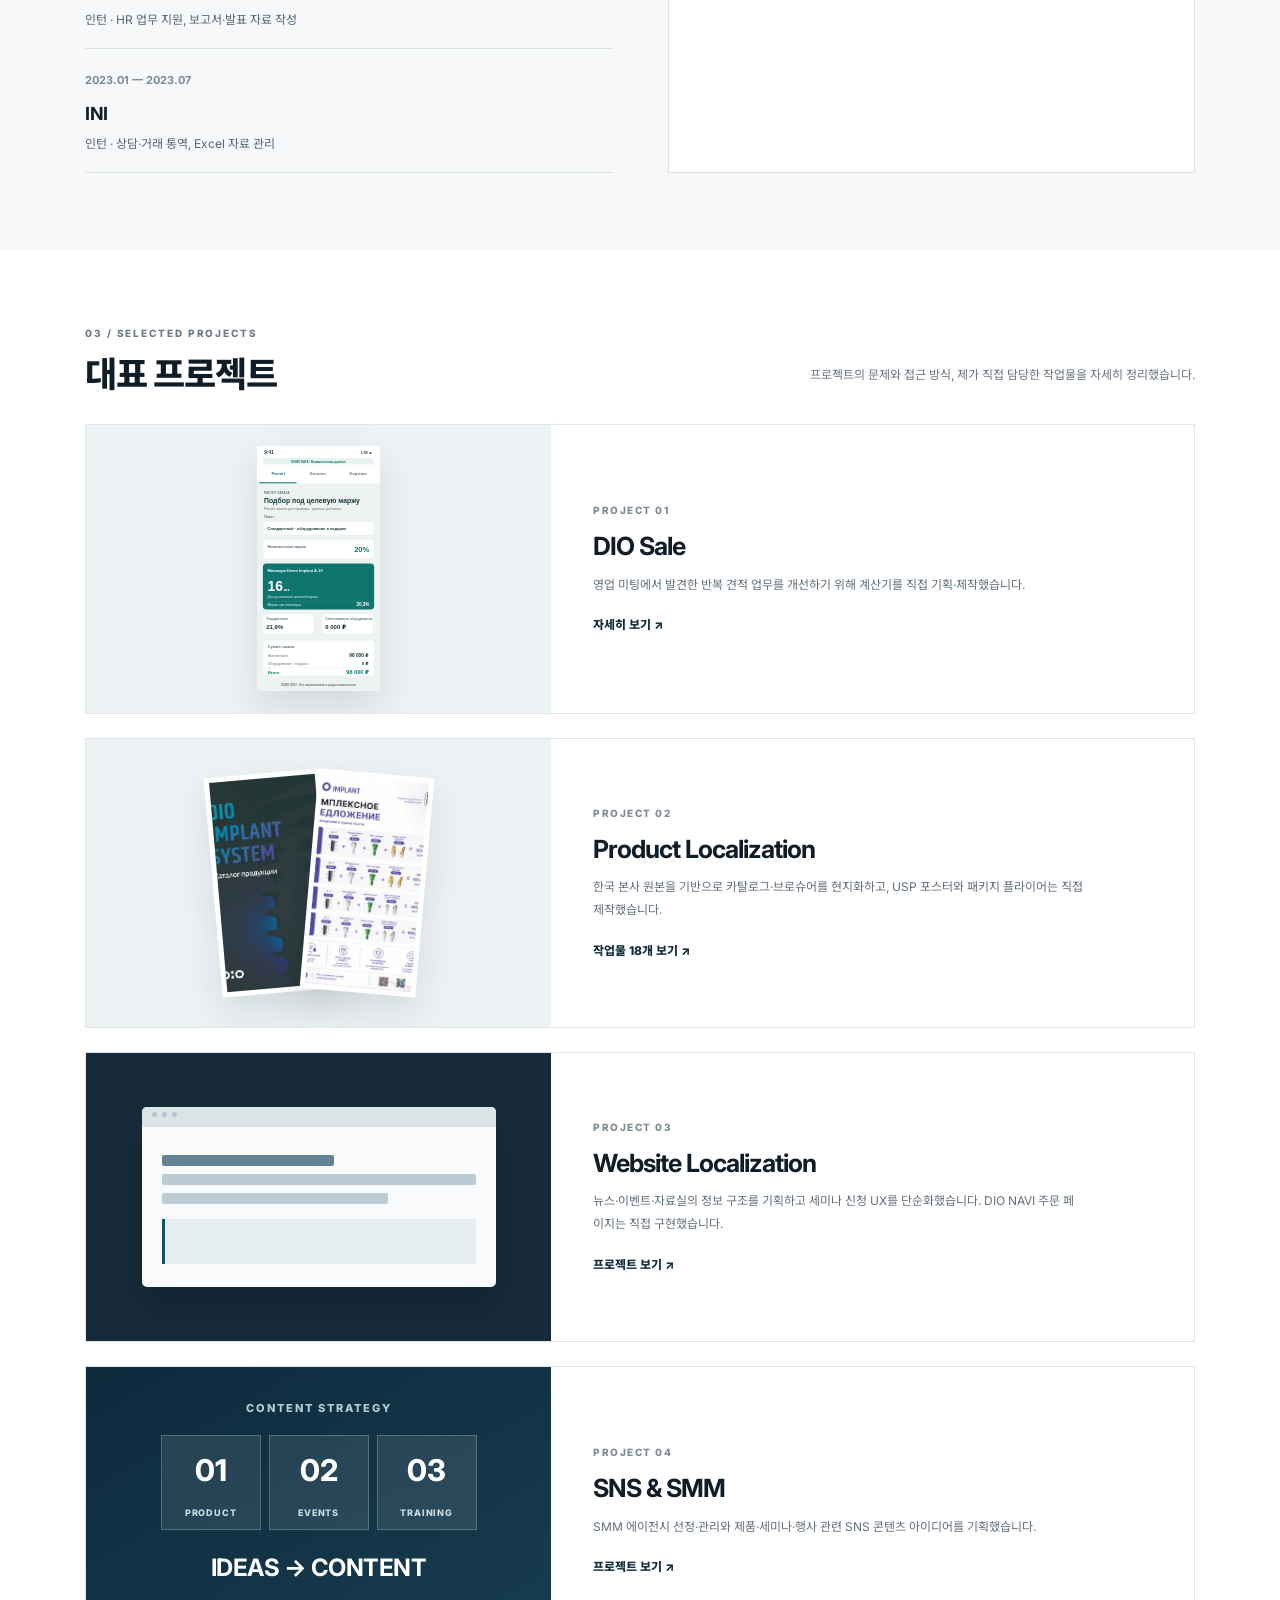
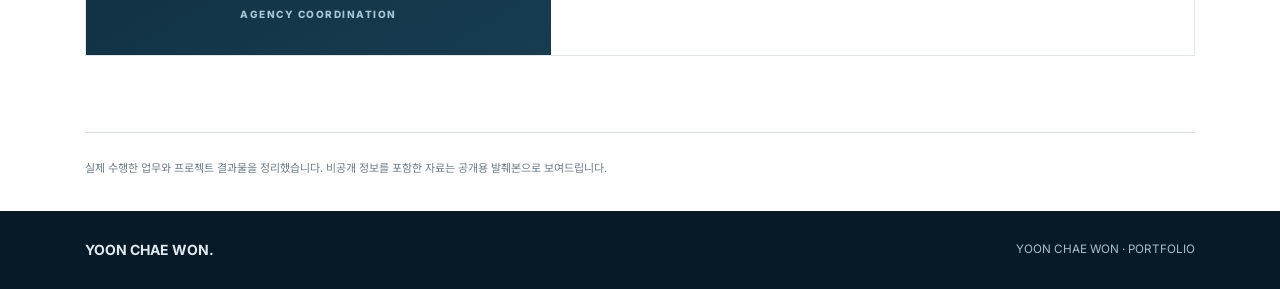
==== commit 91f424cf: "Use original PDF links and verified first-page covers; delete fabricated excerpt PDFs" ====
--- a/index.html
+++ b/index.html
@@ -4,7 +4,7 @@
 <section class="section experience" id="experience"><div class="container"><div class="section-top"><div><div class="eyebrow" id="work-kicker"></div><h2 class="section-title" id="work-title"></h2></div></div><div class="experience-grid"><div id="jobs"></div><div class="experience-side"><h4 id="edu-name"></h4><p id="edu-degree"></p><p id="language-summary"></p><p id="skills-summary"></p><p id="leadership"></p></div></div></div></section>
 <section class="section" id="projects"><div class="container"><div class="section-top"><div><div class="eyebrow" id="projects-kicker"></div><h2 class="section-title" id="projects-title"></h2></div><p class="section-note" id="projects-note"></p></div><div class="project-list">
 <article class="project-item"><div class="project-media"><img src="./assets/diosale-demo-calculation.svg" loading="lazy" alt="Fictional demo screen for DIO Sale"/></div><div class="project-copy"><span class="project-number">PROJECT 01</span><h3>DIO Sale</h3><p data-project-desc="0"></p><a data-project-link="0" class="link-arrow" href="./diosale-case.html?lang=ko"></a></div></article>
-<article class="project-item"><div class="project-media"><div class="duo"><img src="./assets/work/project-02/catalogue-ru-cover.jpg" loading="lazy" alt="Russian-language product catalogue cover preview"/><img src="./assets/work/project-02/flyer-rayscan.jpg" loading="lazy" alt="Product equipment flyer excerpt"/></div></div><div class="project-copy"><span class="project-number">PROJECT 02</span><h3>Product Localization</h3><p data-project-desc="1"></p><a data-project-link="1" class="link-arrow" href="./product-localization.html?lang=ko"></a></div></article>
+<article class="project-item"><div class="project-media"><div class="duo"><img src="./assets/work/project-02/original-covers/original-catalogue-main.jpg" loading="lazy" alt="Russian-language product catalogue cover preview"/><img src="./assets/work/project-02/original-covers/original-flyer-prosthetics.jpg" loading="lazy" alt="Actual first page of an implants and prosthetics flyer"/></div></div><div class="project-copy"><span class="project-number">PROJECT 02</span><h3>Product Localization</h3><p data-project-desc="1"></p><a data-project-link="1" class="link-arrow" href="./product-localization.html?lang=ko"></a></div></article>
 <article class="project-item"><div class="project-media website-graphic"><div class="website-frame" aria-label="Illustrative wireframe, not a real screenshot"><div class="windowhead"><span class="dot"></span><span class="dot"></span><span class="dot"></span></div><div class="content"><div class="fake-line short"></div><div class="fake-line"></div><div class="fake-line" style="width:72%"></div><div class="fake-box"></div></div></div></div><div class="project-copy"><span class="project-number">PROJECT 03</span><h3>Website Localization</h3><p data-project-desc="2"></p><a data-project-link="2" class="link-arrow" href="./website-localization.html?lang=ko"></a></div></article>
 <article class="project-item"><div class="project-media sns-graphic"><div class="social-display" aria-label="Illustration of social media content planning"><span class="social-kicker">CONTENT STRATEGY</span><div class="social-tiles"><div><b>01</b><span>PRODUCT</span></div><div><b>02</b><span>EVENTS</span></div><div><b>03</b><span>TRAINING</span></div></div><strong>IDEAS → CONTENT</strong><small>AGENCY COORDINATION</small></div></div><div class="project-copy"><span class="project-number">PROJECT 04</span><h3>SNS &amp; SMM</h3><p data-project-desc="3"></p><a data-project-link="3" class="link-arrow" href="./sns-smm.html?lang=ko"></a></div></article>
 </div></div></section><div class="container notes" id="closing"></div></main><footer class="foot"><div class="container"><strong>YOON CHAE WON.</strong><small id="footer-label"></small></div></footer><script>const DATA={"ko":{"nav":["소개","경력","프로젝트"],"eyebrow":"PORTFOLIO / PRODUCT & MARKETING","name":"윤채원","role":"Marketing · Product Localization","intro":"러시아 시장에서 제품 현지화, 영업 지원, 디지털 마케팅 업무를 경험한 주니어 마케터입니다. 제가 직접 참여하고 제작한 프로젝트를 중심으로 소개합니다.","seeProjects":"프로젝트 보기","seeExperience":"경력 확인","aside":[["CURRENT","DIO IMPLANT · 마케팅팀"],["EDUCATION","HSE University · 커뮤니케이션 디자인 학사, 2025"],["PREVIOUS","KOTRA 모스크바 무역관 · 인턴"]],"expKicker":"01 / CORE EXPERIENCE","expTitle":"지원 직무와 연결되는 경험 4가지","expNote":"무엇을 해왔는지 한눈에 볼 수 있도록 실제 업무만 정리했습니다.","pillars":[["Market Research","러시아 경쟁사와 제품 자료 조사"],["Pricing & Sales Support","마진 계산기 직접 기획·제작"],["Communication","한·러 실무 커뮤니케이션과 에이전시 협업"],["Product Localization","본사 자료 현지화, USP·플라이어 직접 제작"]],"workKicker":"02 / EXPERIENCE & EDUCATION","workTitle":"경력 및 학력","jobs":[["2025.04.02 — 현재","DIO IMPLANT","마케팅팀 · 현지화, 영업 마케팅 자료 제작"],["2024.07 — 2025.03","KOTRA Moscow Trade Office","인턴 · HR 업무 지원, 보고서·발표 자료 작성"],["2023.01 — 2023.07","INI","인턴 · 상담·거래 통역, Excel 자료 관리"]],"education":"HSE University","degree":"커뮤니케이션 디자인 학사 · 2025년 졸업","languages":"한국어 원어민 · 러시아어 비즈니스 가능 · 영어 중상","skills":"Excel · PowerPoint · Figma · Adobe · Notion · Word","leadership":"HSE 한국인 학생회장 · 2022–2023","projectsKicker":"03 / SELECTED PROJECTS","projectsTitle":"대표 프로젝트","projectsNote":"프로젝트의 문제와 접근 방식, 제가 직접 담당한 작업물을 자세히 정리했습니다.","projects":[["DIO Sale","영업 미팅에서 발견한 반복 견적 업무를 개선하기 위해 계산기를 직접 기획·제작했습니다.","자세히 보기"],["Product Localization","한국 본사 원본을 기반으로 카탈로그·브로슈어를 현지화하고, USP 포스터와 패키지 플라이어는 직접 제작했습니다.","작업물 18개 보기"],["Website Localization","뉴스·이벤트·자료실의 정보 구조를 기획하고 세미나 신청 UX를 단순화했습니다. DIO NAVI 주문 페이지는 직접 구현했습니다.","프로젝트 보기"],["SNS & SMM","SMM 에이전시 선정·관리와 제품·세미나·행사 관련 SNS 콘텐츠 아이디어를 기획했습니다.","프로젝트 보기"]],"closing":"실제 수행한 업무와 프로젝트 결과물을 정리했습니다. 비공개 정보를 포함한 자료는 공개용 발췌본으로 보여드립니다.","footer":"YOON CHAE WON · PORTFOLIO"},"ru":{"nav":["Обо мне","Опыт","Проекты"],"eyebrow":"ПОРТФОЛИО / ПРОДУКТ И МАРКЕТИНГ","name":"Юн Чхэ Вон","role":"Маркетинг · Локализация продуктов","intro":"Я начинающий маркетолог с опытом локализации продуктов, поддержки продаж и цифрового маркетинга для российского рынка. Здесь рассказываю о проектах, в которых лично участвовала.","seeProjects":"Смотреть проекты","seeExperience":"Мой опыт","aside":[["СЕЙЧАС","DIO IMPLANT · Отдел маркетинга"],["ОБРАЗОВАНИЕ","НИУ ВШЭ · бакалавр коммуникационного дизайна, 2025"],["РАНЕЕ","KOTRA, Москва · стажировка"]],"expKicker":"01 / КЛЮЧЕВОЙ ОПЫТ","expTitle":"Четыре направления моей работы","expNote":"Кратко о подтверждённых задачах, близких позиции Product Specialist.","pillars":[["Market Research","Анализ сайтов и материалов российских конкурентов"],["Pricing & Sales Support","Самостоятельная разработка калькулятора маржи"],["Communication","Корейско-русская деловая коммуникация и работа с агентством"],["Product Localization","Локализация материалов HQ; собственные USP-постеры и флаеры"]],"workKicker":"02 / ОПЫТ И ОБРАЗОВАНИЕ","workTitle":"Опыт работы и образование","jobs":[["Апрель 2025 — н. в.","DIO IMPLANT","Маркетинг · локализация, материалы для продаж"],["Июль 2024 — март 2025","KOTRA Moscow Trade Office","Стажёр · HR, отчёты, презентации"],["Январь — июль 2023","INI","Стажёр · перевод переговоров, Excel"]],"education":"НИУ ВШЭ (HSE University)","degree":"Бакалавр по коммуникационному дизайну · 2025","languages":"Корейский — родной · русский — деловое общение · английский — Upper-Intermediate","skills":"Excel · PowerPoint · Figma · Adobe · Notion · Word","leadership":"Председатель корейского студенческого объединения ВШЭ · 2022–2023","projectsKicker":"03 / ИЗБРАННЫЕ ПРОЕКТЫ","projectsTitle":"Мои проекты","projectsNote":"Более подробные кейсы показывают мои задачи, решения и конкретные выполненные материалы.","projects":[["DIO Sale","Разработала инструмент для расчёта маржи после выявления повторяющихся проблем с подготовкой коммерческих предложений.","Подробнее"],["Product Localization","Я локализовала каталоги и брошюры на основе исходников HQ, а USP-постеры и пакетные флаеры разработала самостоятельно.","Смотреть 18 материалов"],["Website Localization","Я работала над структурой новостей, событий и библиотеки, упрощением регистрации на семинары и самостоятельно реализовала заказ DIO NAVI.","Подробнее"],["SNS & SMM","Я подбирала и координировала SMM-агентство и предлагала идеи контента о продукции и мероприятиях.","Смотреть кейс"]],"closing":"Здесь я рассказываю о выполненных проектах. Визуальные материалы с коммерческими данными показаны только как публичные фрагменты.","footer":"YOON CHAE WON · ПОРТФОЛИО"},"en":{"nav":["Profile","Experience","Projects"],"eyebrow":"PORTFOLIO / PRODUCT & MARKETING","name":"Yoon Chae Won","role":"Marketing · Product Localization","intro":"I am an early-career marketer with experience in product localization, sales support and digital marketing for the Russian market. This portfolio focuses on projects I personally contributed to.","seeProjects":"View projects","seeExperience":"Work experience","aside":[["CURRENT","DIO IMPLANT · Marketing"],["EDUCATION","HSE University · BA Communication Design, 2025"],["PREVIOUS","KOTRA Moscow Trade Office · Intern"]],"expKicker":"01 / CORE EXPERIENCE","expTitle":"Four areas of relevant experience","expNote":"A concise overview of work directly supported by my experience.","pillars":[["Market Research","Researching Russian competitors' sites and product materials"],["Pricing & Sales Support","Independently building a sales margin calculator"],["Communication","Korean–Russian business communication and agency coordination"],["Product Localization","Localizing HQ sources; directly designing USP posters and flyers"]],"workKicker":"02 / EXPERIENCE & EDUCATION","workTitle":"Experience & Education","jobs":[["Apr 2025 — Present","DIO IMPLANT","Marketing · Localization and sales materials"],["Jul 2024 — Mar 2025","KOTRA Moscow Trade Office","Intern · HR support, reports and presentations"],["Jan — Jul 2023","INI","Intern · Business interpretation and Excel records"]],"education":"HSE University","degree":"BA in Communication Design · Graduated 2025","languages":"Korean — native · Russian — professional working communication · English — upper-intermediate","skills":"Excel · PowerPoint · Figma · Adobe · Notion · Word","leadership":"President, Korean Students Association at HSE · 2022–2023","projectsKicker":"03 / SELECTED PROJECTS","projectsTitle":"Selected Projects","projectsNote":"Explore the actual work, challenges and decisions behind each project.","projects":[["DIO Sale","Planned and built a margin calculator after observing repeated inefficiencies in sales package preparation.","Read case study"],["Product Localization","I localized HQ catalogues and brochures, and independently planned and designed USP posters and package flyers.","View 18 work samples"],["Website Localization","I worked on news, event and library structure, simplified seminar registration, and personally built the DIO NAVI order page.","Read case study"],["SNS & SMM","I selected and coordinated an SMM agency and proposed content concepts for products, seminars and events.","Read case study"]],"closing":"This site documents work I have actually done. Materials with sensitive details are shown only as public-safe excerpts.","footer":"YOON CHAE WON · PORTFOLIO"}};const $=id=>document.getElementById(id);
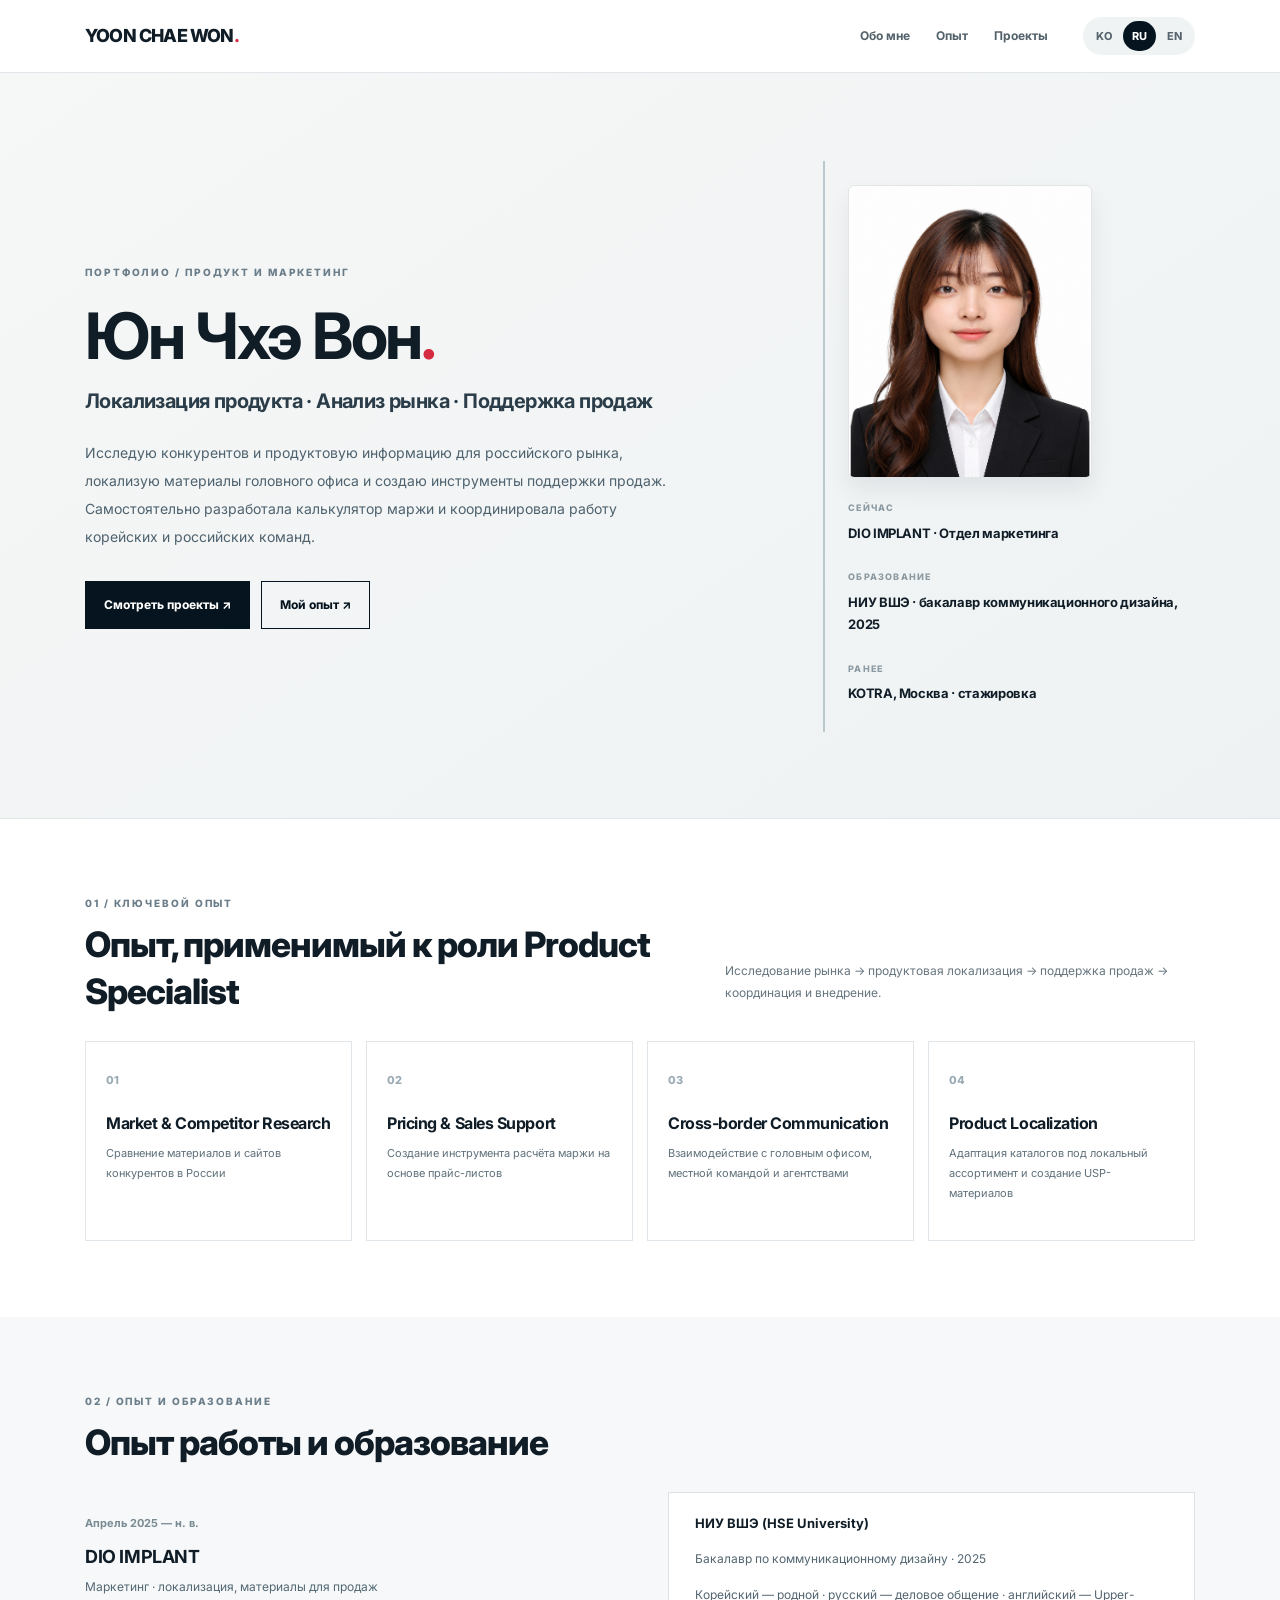
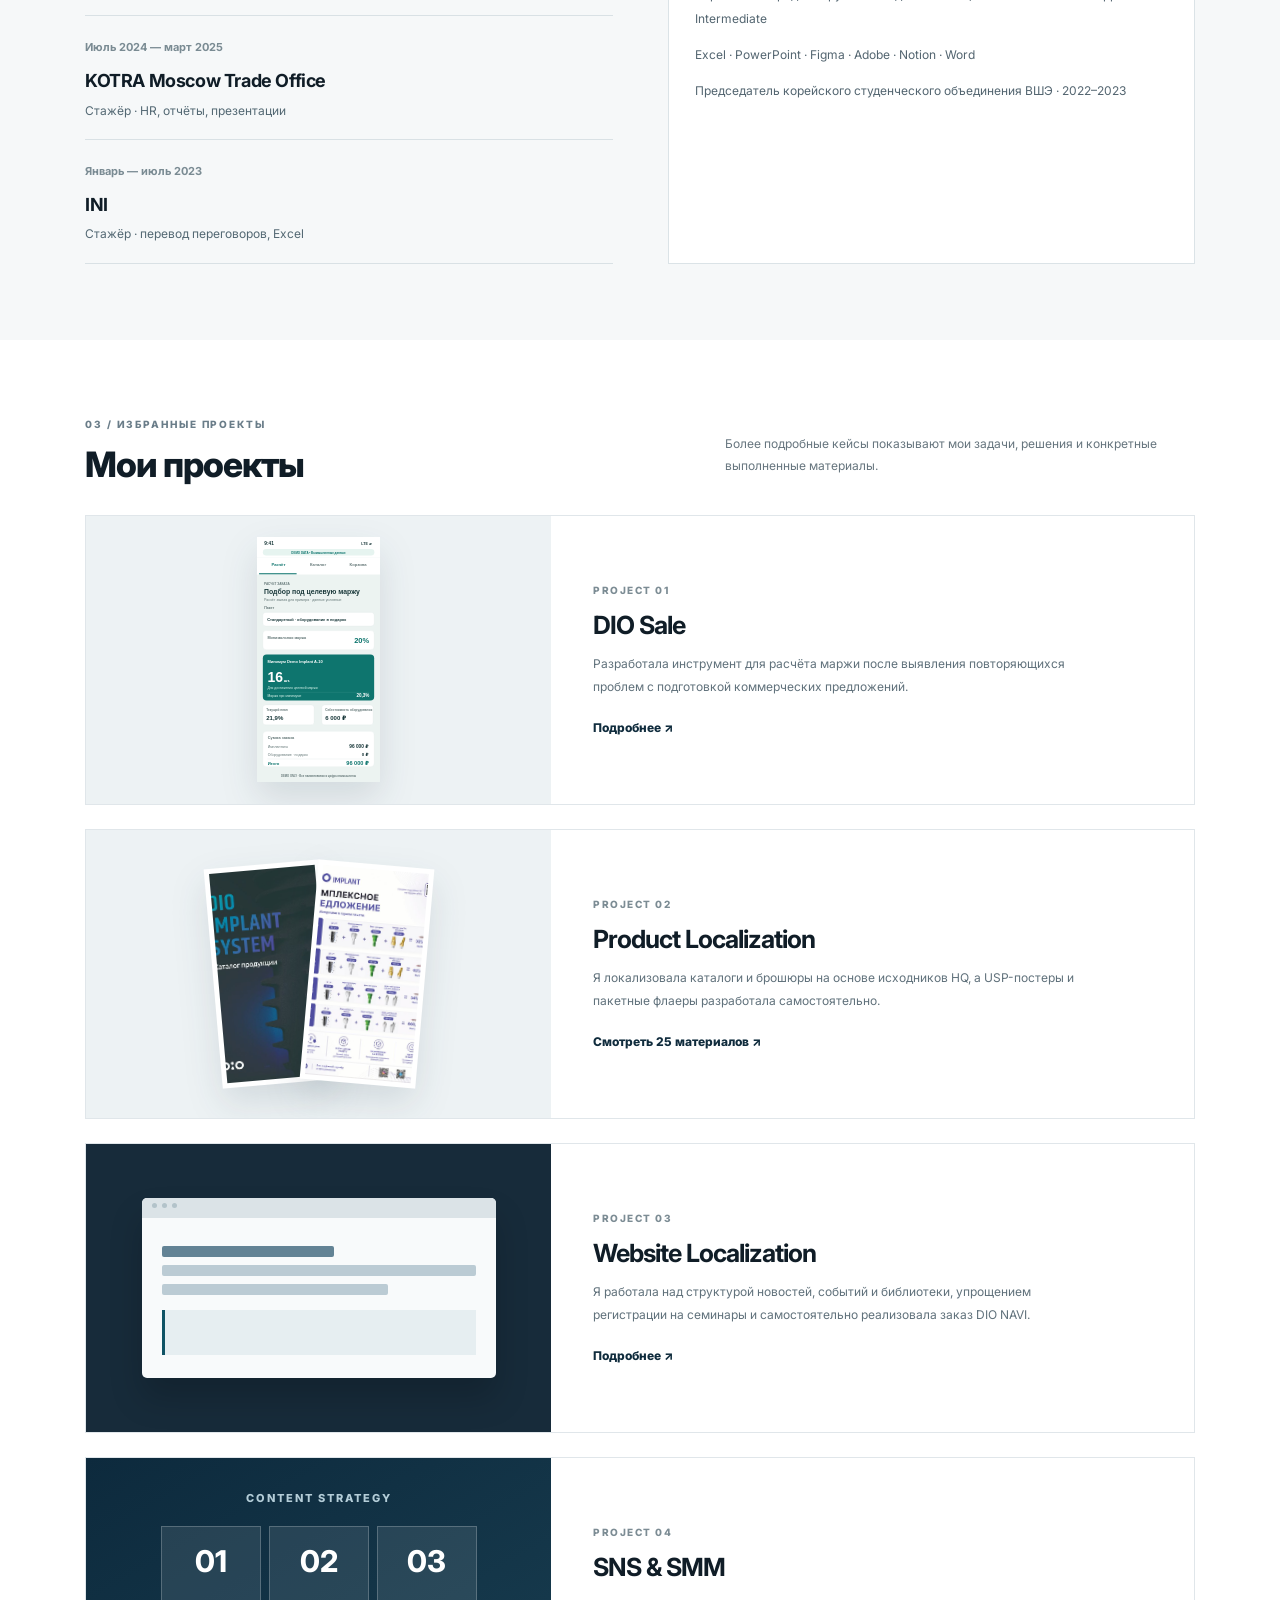
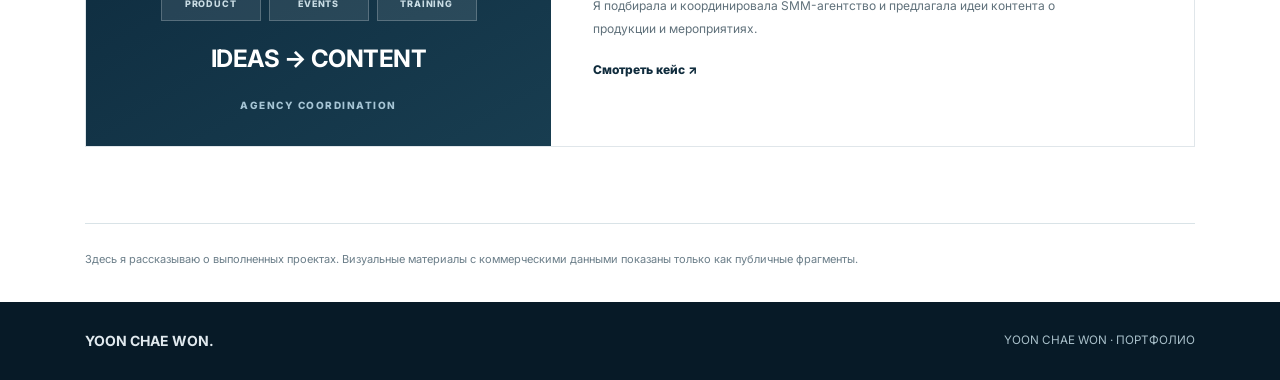
==== commit 5015eb44: "Tailor portfolio for Kia Product Specialist and add editable automotive market research workspace" ====
--- a/index.html
+++ b/index.html
@@ -1,5 +1,5 @@
-<!doctype html><html lang="ko"><head><meta charset="utf-8"><meta name="viewport" content="width=device-width,initial-scale=1"><meta name="color-scheme" content="light"><meta name="description" content="Yoon Chae Won — multilingual marketing and product localization portfolio"><title>Yoon Chae Won · Portfolio</title><style>@import url('https://fonts.googleapis.com/css2?family=Inter:wght@400;500;600;700;800&family=Noto+Sans+KR:wght@400;500;600;700;800&display=swap');
-:root{--ink:#101d27;--navy:#05141f;--secondary:#51616b;--muted:#6c7b85;--line:#e0e6e9;--paper:#f5f7f8;--accent:#d52b40}*{box-sizing:border-box}html{scroll-behavior:smooth}body{margin:0;color:var(--ink);background:white;font-family:Inter,'Noto Sans KR','Segoe UI',Arial,sans-serif;font-size:14px;line-height:1.68}a{color:inherit;text-decoration:none}button{font:inherit}.container{width:min(1110px,calc(100% - 52px));margin:auto}.site-header{position:sticky;top:0;z-index:20;background:rgba(255,255,255,.98);border-bottom:1px solid var(--line)}.head-inner{height:72px;display:flex;align-items:center;gap:35px}.brand{font-size:18px;font-weight:800;letter-spacing:-.8px;white-space:nowrap}.brand i{font-style:normal;color:var(--accent)}.main-nav{display:flex;gap:26px;margin-left:auto}.main-nav a{font-size:12px;font-weight:700;color:#52616a}.main-nav a:hover{color:var(--accent)}.language-switch{display:flex;gap:2px;padding:4px;background:#f0f3f4;border-radius:20px}.language-switch button{border:0;background:transparent;color:#57646d;cursor:pointer;border-radius:16px;padding:6px 9px;font-size:11px;font-weight:750}.language-switch button.active{background:var(--navy);color:white}.eyebrow{letter-spacing:1.9px;text-transform:uppercase;color:#6a7d89;font-size:10px;font-weight:800}.tag{display:inline-block;background:#eef1f3;color:#49616d;font-size:10px;font-weight:700;padding:7px 10px}.button{display:inline-flex;align-items:center;gap:11px;padding:13px 18px;font-size:12px;font-weight:740;border:1px solid var(--navy)}.button.primary{background:var(--navy);color:#fff}.button.secondary{color:var(--navy);background:transparent}.button:hover{opacity:.85}.section{padding:76px 0}.section-top{display:flex;justify-content:space-between;align-items:end;gap:25px;margin-bottom:26px}.section-title{margin:9px 0 0;font-size:clamp(25px,3vw,35px);font-weight:800;line-height:1.35;letter-spacing:-1px}.section-note{max-width:470px;color:#66757e;font-size:12px;line-height:1.8}.muted{color:var(--muted)}.hero{background:linear-gradient(145deg,#f6f7f7,#eef2f3);border-bottom:1px solid #e0e5e8}.hero-inner{padding:88px 0 86px;display:grid;grid-template-columns:1.3fr .7fr;gap:48px;align-items:center}.hero h1{font-size:clamp(43px,5vw,66px);letter-spacing:-2.3px;line-height:1.14;margin:19px 0 12px}.hero h1 i{color:var(--accent);font-style:normal}.hero h2{font-size:20px;letter-spacing:-.6px;color:#2b3d49;margin:0 0 20px;font-weight:700}.hero p{color:#4e626e;line-height:2;max-width:600px;font-size:14px;word-break:keep-all}.hero-buttons{display:flex;gap:11px;flex-wrap:wrap;margin-top:30px}.hero-aside{border-left:2px solid #bac9ce;padding:24px 0 24px 23px;display:grid;gap:28px}.hero-aside .info small{font-size:10px;color:#8c9ba3;font-weight:800;letter-spacing:1.2px}.hero-aside .info strong{display:block;margin-top:5px;font-size:16px;letter-spacing:-.35px}.pillars{display:grid;grid-template-columns:repeat(4,minmax(0,1fr));gap:14px}.pillar{border:1px solid #dfe5e8;padding:25px 20px;min-height:178px}.pillar-index{font-size:11px;color:#9babb5;font-weight:800}.pillar h3{font-size:16px;letter-spacing:-.45px;margin:22px 0 9px;line-height:1.3}.pillar p{font-size:11px;color:#5f707a;line-height:1.8;word-break:keep-all}.experience{background:#f6f8f9}.experience-grid{display:grid;grid-template-columns:1fr 1fr;gap:30px 55px}.experience-item{padding:18px 0;border-bottom:1px solid #d9e1e5}.experience-item time{font-size:11px;color:#7a8b93;font-weight:700}.experience-item h3{font-size:18px;margin:9px 0 4px;letter-spacing:-.4px}.experience-item p{font-size:12px;color:#536873;margin:0}.experience-side{padding:20px 26px;border:1px solid #dbe3e7;background:#fff}.experience-side h4{margin:0 0 10px;font-size:13px}.experience-side p{font-size:12px;color:#536570;line-height:2}.project-list{display:grid;gap:24px}.project-item{border:1px solid #e0e6ea;display:grid;grid-template-columns:42% 58%;min-height:290px;overflow:hidden;transition:box-shadow .2s}.project-item:hover{box-shadow:0 18px 35px rgba(14,34,49,.07)}.project-media{background:#edf2f4;position:relative;display:flex;align-items:center;justify-content:center;overflow:hidden}.project-media img{max-width:80%;max-height:245px;width:auto;height:auto;object-fit:contain;filter:drop-shadow(0 16px 18px rgba(19,41,58,.12))}.project-media .duo{display:flex;gap:0;align-items:center;justify-content:center}.project-media .duo img{width:39%;height:220px;object-fit:cover;object-position:center;border:5px solid white;max-width:none;max-height:none}.project-media .duo img:first-child{transform:rotate(-5deg);margin-right:-20px}.project-media .duo img:last-child{transform:rotate(5deg)}.project-media.website-graphic{background:#172b3a;color:#fff}.website-frame{width:76%;height:180px;background:#f8fafb;box-shadow:0 20px 33px rgba(0,0,0,.18);border-radius:5px;overflow:hidden}.website-frame .windowhead{background:#dbe3e7;height:20px;padding:5px 10px;display:flex;gap:5px}.website-frame .dot{background:#b3c3ca;width:5px;height:5px;border-radius:50%}.website-frame .content{padding:20px}.website-frame .fake-line{height:11px;border-radius:2px;background:#bbcbd4;margin:8px 0}.website-frame .fake-line.short{width:55%;background:#638395}.website-frame .fake-box{margin-top:15px;height:45px;background:#e6eef1;border-left:3px solid #0f5365}.project-copy{padding:35px 42px;display:flex;flex-direction:column;justify-content:center}.project-number{font-size:10px;letter-spacing:1.5px;color:#7c8c94;font-weight:800}.project-copy h3{font-size:25px;line-height:1.35;letter-spacing:-1px;margin:11px 0 10px}.project-copy p{color:#60717b;font-size:12px;line-height:1.9;max-width:490px;margin:0 0 19px}.link-arrow{font-size:12px;font-weight:800;color:#102c3d}.link-arrow:hover{color:var(--accent)}.notes{padding:26px 0 34px;border-top:1px solid #d9e3e7;color:#6b7e89;font-size:11px}.foot{background:#071a27;color:#e0e9ee;padding:27px 0}.foot .container{display:flex;justify-content:space-between;align-items:center;gap:20px}.foot small{color:#a9c0ca}.detail-hero{background:#f3f5f6;padding:73px 0 62px;border-bottom:1px solid var(--line)}.detail-hero h1{font-size:clamp(32px,4.2vw,53px);line-height:1.3;letter-spacing:-1.7px;max-width:850px;margin:19px 0 18px;word-break:keep-all}.detail-hero p{max-width:800px;color:#5b6e79;line-height:1.95;word-break:keep-all}.detail-metrics{display:flex;gap:14px;flex-wrap:wrap;margin-top:25px}.detail-metrics span{padding:9px 13px;border:1px solid #d6e0e5;background:#fff;font-size:11px;color:#3d535e;font-weight:700}.detail-inner{padding:58px 0 80px}.detail-section{padding-top:28px;margin-bottom:60px}.detail-section h2{font-size:27px;letter-spacing:-.6px;margin:0 0 20px}.detail-lead{max-width:800px;color:#596e79;line-height:1.95}.process{display:grid;grid-template-columns:repeat(3,1fr);gap:14px}.process-item{background:#f7f8f9;border:1px solid #e1e5e8;padding:23px;min-height:175px}.process-item span{font-size:10px;font-weight:800;color:#78909c;letter-spacing:1px}.process-item h3{font-size:16px;margin:17px 0 9px}.process-item p{color:#586c77;font-size:11px;line-height:1.85}.filter-row{display:flex;gap:8px;flex-wrap:wrap;margin:14px 0 24px}.filter{border:1px solid #d3dce0;background:white;cursor:pointer;padding:9px 14px;border-radius:22px;color:#50636d;font-size:12px;font-weight:750}.filter.active{background:#0d2939;color:#fff;border-color:#0d2939}.gallery-grid{display:grid;grid-template-columns:repeat(3,1fr);gap:17px}.gallery-item{border:1px solid #e1e7ea;background:white;overflow:hidden;padding:0;cursor:pointer;text-align:left;display:flex;flex-direction:column}.gallery-item:hover{box-shadow:0 12px 28px rgba(12,34,49,.09)}.gallery-item img{height:196px;width:100%;object-fit:cover;background:#f1f4f6}.gallery-item .item-caption{padding:14px 16px;min-height:76px}.gallery-item .item-caption small{font-size:10px;color:#83929b;font-weight:700;letter-spacing:1px}.gallery-item .item-caption strong{display:block;font-size:13px;color:#233d4c;margin-top:5px}.disclaimer{background:#eef3f5;border-left:3px solid #7c96a4;padding:15px 18px;font-size:11px;color:#536874;line-height:1.8;margin-top:22px}.lightbox{position:fixed;inset:0;background:rgba(5,18,28,.88);z-index:100;display:none;align-items:center;justify-content:center;padding:25px}.lightbox.open{display:flex}.lightbox figure{background:white;padding:12px 12px 18px;max-width:min(650px,96vw);max-height:90vh;margin:0}.lightbox img{max-width:100%;max-height:72vh;object-fit:contain;display:block;margin:auto}.lightbox figcaption{font-size:12px;color:#425963;padding-top:10px}.lightbox-close{position:absolute;right:25px;top:20px;border:1px solid #a0b5c1;color:white;background:transparent;font-size:13px;padding:9px 15px;cursor:pointer}.detail-back{font-size:12px;font-weight:800;color:#495d69}.support{background:#061b29;color:white;padding:55px 0}.support h2{font-size:27px;letter-spacing:-.6px;margin:0 0 12px}.support p{color:#c9d6df;line-height:1.9;max-width:820px}.kicker2{font-size:10px;color:#8da5b1;letter-spacing:1.6px;font-weight:800}.availability{display:flex;gap:20px;flex-wrap:wrap;margin-top:19px}.availability span{font-size:11px;color:#96b4c4;font-weight:700}.site-error{display:none}@media(max-width:900px){.hero-inner{grid-template-columns:1fr;gap:10px}.hero-aside{grid-template-columns:repeat(3,1fr);border-left:0;border-top:1px solid #c4d0d5;padding:22px 0 0}.pillars{grid-template-columns:repeat(2,1fr)}.project-item{grid-template-columns:1fr}.project-media{min-height:230px}.project-copy{padding:28px}.gallery-grid{grid-template-columns:repeat(2,1fr)}.process{grid-template-columns:1fr}}@media(max-width:560px){.container{width:calc(100% - 34px)}.head-inner{height:60px;gap:14px}.brand{font-size:14px}.main-nav{gap:12px}.main-nav a{font-size:10px}.main-nav a:first-child{display:none}.language-switch button{padding:5px 7px;font-size:10px}.hero-inner{padding:58px 0 45px}.hero h1{font-size:43px}.hero h2{font-size:17px}.hero-aside{grid-template-columns:1fr 1fr;gap:18px}.hero-aside .info strong{font-size:13px}.section{padding:54px 0}.section-top{display:block}.section-note{margin-top:12px}.pillars{grid-template-columns:1fr 1fr;gap:9px}.pillar{padding:17px 15px;min-height:178px}.pillar h3{font-size:14px;margin:17px 0 8px}.pillar p{font-size:10px}.experience-grid{grid-template-columns:1fr;gap:18px}.project-copy h3{font-size:23px}.gallery-grid{grid-template-columns:1fr 1fr;gap:9px}.gallery-item img{height:135px}.gallery-item .item-caption{padding:10px;min-height:76px}.gallery-item .item-caption strong{font-size:11px}.detail-hero{padding:55px 0 48px}.detail-hero h1{font-size:34px}.detail-inner{padding:38px 0}.detail-section h2{font-size:24px}.foot .container{align-items:flex-start;flex-direction:column}}@media(prefers-reduced-motion:reduce){html{scroll-behavior:auto}}.sns-graphic{display:flex;align-items:center;justify-content:center;background:linear-gradient(150deg,#0d2a3d,#183d50)!important}.social-display{width:min(88%,360px);color:#fff;text-align:center;display:flex;flex-direction:column;gap:18px}.social-kicker{letter-spacing:2px;font-size:11px;color:#b4cdd8;font-weight:800}.social-tiles{display:flex;gap:8px;justify-content:center}.social-tiles div{background:rgba(255,255,255,.095);border:1px solid rgba(255,255,255,.22);width:100px;min-height:95px;display:flex;flex-direction:column;align-items:center;justify-content:center;gap:10px}.social-tiles b{font-size:30px;font-weight:760}.social-tiles span{font-size:9px;font-weight:800;color:#c9dce4;letter-spacing:.8px}.social-display>strong{font-size:24px;letter-spacing:-.5px}.social-display>small{color:#a6c5d5;letter-spacing:1.5px;font-size:10px;font-weight:800}.profile-portrait{width:min(100%,244px);aspect-ratio:4/4.8;object-fit:cover;object-position:center 13%;display:block;border-radius:6px;background:#f1f3f4;border:1px solid #e1e5e8;box-shadow:0 12px 24px rgba(5,20,31,.07)}.hero-aside{display:flex;flex-direction:column;align-items:flex-start;gap:13px}.hero-aside .info{padding:3px 0}.hero-aside .info strong{font-size:13px}.hero-aside .info small{font-size:9px}@media(max-width:700px){.profile-portrait{width:190px;max-width:100%;aspect-ratio:4/4.5}.hero-aside{align-items:flex-start}}</style></head><body><header class="site-header"><div class="container head-inner"><a href="./index.html" class="brand" aria-label="Yoon Chae Won home">YOON CHAE WON<i>.</i></a><nav class="main-nav" id="nav"></nav><div class="language-switch" aria-label="Select language"><button type="button" data-lang="ko">KO</button><button type="button" data-lang="ru">RU</button><button type="button" data-lang="en">EN</button></div></div></header><main><section class="hero" id="profile"><div class="container hero-inner"><div><div class="eyebrow" id="hero-eyebrow"></div><h1 id="hero-name"></h1><h2 id="hero-role"></h2><p id="hero-intro"></p><div class="hero-buttons"><a href="#projects" id="cta-projects" class="button primary"></a><a href="#experience" id="cta-experience" class="button secondary"></a></div></div><div class="hero-aside" id="hero-aside"></div></div></section>
+<!doctype html><html lang="ko"><head><meta charset="utf-8"><meta name="viewport" content="width=device-width,initial-scale=1"><meta name="color-scheme" content="light"><meta name="description" content="Yoon Chae Won — product localization, Russian market research, sales enablement and cross-border collaboration"><title>Yoon Chae Won · Portfolio</title><style>@import url('https://fonts.googleapis.com/css2?family=Inter:wght@400;500;600;700;800&family=Noto+Sans+KR:wght@400;500;600;700;800&display=swap');
+:root{--ink:#101d27;--navy:#05141f;--secondary:#51616b;--muted:#6c7b85;--line:#e0e6e9;--paper:#f5f7f8;--accent:#d52b40}*{box-sizing:border-box}html{scroll-behavior:smooth}body{margin:0;color:var(--ink);background:white;font-family:Inter,'Noto Sans KR','Segoe UI',Arial,sans-serif;font-size:14px;line-height:1.68}a{color:inherit;text-decoration:none}button{font:inherit}.container{width:min(1110px,calc(100% - 52px));margin:auto}.site-header{position:sticky;top:0;z-index:20;background:rgba(255,255,255,.98);border-bottom:1px solid var(--line)}.head-inner{height:72px;display:flex;align-items:center;gap:35px}.brand{font-size:18px;font-weight:800;letter-spacing:-.8px;white-space:nowrap}.brand i{font-style:normal;color:var(--accent)}.main-nav{display:flex;gap:26px;margin-left:auto}.main-nav a{font-size:12px;font-weight:700;color:#52616a}.main-nav a:hover{color:var(--accent)}.language-switch{display:flex;gap:2px;padding:4px;background:#f0f3f4;border-radius:20px}.language-switch button{border:0;background:transparent;color:#57646d;cursor:pointer;border-radius:16px;padding:6px 9px;font-size:11px;font-weight:750}.language-switch button.active{background:var(--navy);color:white}.eyebrow{letter-spacing:1.9px;text-transform:uppercase;color:#6a7d89;font-size:10px;font-weight:800}.tag{display:inline-block;background:#eef1f3;color:#49616d;font-size:10px;font-weight:700;padding:7px 10px}.button{display:inline-flex;align-items:center;gap:11px;padding:13px 18px;font-size:12px;font-weight:740;border:1px solid var(--navy)}.button.primary{background:var(--navy);color:#fff}.button.secondary{color:var(--navy);background:transparent}.button:hover{opacity:.85}.section{padding:76px 0}.section-top{display:flex;justify-content:space-between;align-items:end;gap:25px;margin-bottom:26px}.section-title{margin:9px 0 0;font-size:clamp(25px,3vw,35px);font-weight:800;line-height:1.35;letter-spacing:-1px}.section-note{max-width:470px;color:#66757e;font-size:12px;line-height:1.8}.muted{color:var(--muted)}.hero{background:linear-gradient(145deg,#f6f7f7,#eef2f3);border-bottom:1px solid #e0e5e8}.hero-inner{padding:88px 0 86px;display:grid;grid-template-columns:1.3fr .7fr;gap:48px;align-items:center}.hero h1{font-size:clamp(43px,5vw,66px);letter-spacing:-2.3px;line-height:1.14;margin:19px 0 12px}.hero h1 i{color:var(--accent);font-style:normal}.hero h2{font-size:20px;letter-spacing:-.6px;color:#2b3d49;margin:0 0 20px;font-weight:700}.hero p{color:#4e626e;line-height:2;max-width:600px;font-size:14px;word-break:keep-all}.hero-buttons{display:flex;gap:11px;flex-wrap:wrap;margin-top:30px}.hero-aside{border-left:2px solid #bac9ce;padding:24px 0 24px 23px;display:grid;gap:28px}.hero-aside .info small{font-size:10px;color:#8c9ba3;font-weight:800;letter-spacing:1.2px}.hero-aside .info strong{display:block;margin-top:5px;font-size:16px;letter-spacing:-.35px}.pillars{display:grid;grid-template-columns:repeat(4,minmax(0,1fr));gap:14px}.pillar{border:1px solid #dfe5e8;padding:25px 20px;min-height:178px}.pillar-index{font-size:11px;color:#9babb5;font-weight:800}.pillar h3{font-size:16px;letter-spacing:-.45px;margin:22px 0 9px;line-height:1.3}.pillar p{font-size:11px;color:#5f707a;line-height:1.8;word-break:keep-all}.experience{background:#f6f8f9}.experience-grid{display:grid;grid-template-columns:1fr 1fr;gap:30px 55px}.experience-item{padding:18px 0;border-bottom:1px solid #d9e1e5}.experience-item time{font-size:11px;color:#7a8b93;font-weight:700}.experience-item h3{font-size:18px;margin:9px 0 4px;letter-spacing:-.4px}.experience-item p{font-size:12px;color:#536873;margin:0}.experience-side{padding:20px 26px;border:1px solid #dbe3e7;background:#fff}.experience-side h4{margin:0 0 10px;font-size:13px}.experience-side p{font-size:12px;color:#536570;line-height:2}.project-list{display:grid;gap:24px}.project-item{border:1px solid #e0e6ea;display:grid;grid-template-columns:42% 58%;min-height:290px;overflow:hidden;transition:box-shadow .2s}.project-item:hover{box-shadow:0 18px 35px rgba(14,34,49,.07)}.project-media{background:#edf2f4;position:relative;display:flex;align-items:center;justify-content:center;overflow:hidden}.project-media img{max-width:80%;max-height:245px;width:auto;height:auto;object-fit:contain;filter:drop-shadow(0 16px 18px rgba(19,41,58,.12))}.project-media .duo{display:flex;gap:0;align-items:center;justify-content:center}.project-media .duo img{width:39%;height:220px;object-fit:cover;object-position:center;border:5px solid white;max-width:none;max-height:none}.project-media .duo img:first-child{transform:rotate(-5deg);margin-right:-20px}.project-media .duo img:last-child{transform:rotate(5deg)}.project-media.website-graphic{background:#172b3a;color:#fff}.website-frame{width:76%;height:180px;background:#f8fafb;box-shadow:0 20px 33px rgba(0,0,0,.18);border-radius:5px;overflow:hidden}.website-frame .windowhead{background:#dbe3e7;height:20px;padding:5px 10px;display:flex;gap:5px}.website-frame .dot{background:#b3c3ca;width:5px;height:5px;border-radius:50%}.website-frame .content{padding:20px}.website-frame .fake-line{height:11px;border-radius:2px;background:#bbcbd4;margin:8px 0}.website-frame .fake-line.short{width:55%;background:#638395}.website-frame .fake-box{margin-top:15px;height:45px;background:#e6eef1;border-left:3px solid #0f5365}.project-copy{padding:35px 42px;display:flex;flex-direction:column;justify-content:center}.project-number{font-size:10px;letter-spacing:1.5px;color:#7c8c94;font-weight:800}.project-copy h3{font-size:25px;line-height:1.35;letter-spacing:-1px;margin:11px 0 10px}.project-copy p{color:#60717b;font-size:12px;line-height:1.9;max-width:490px;margin:0 0 19px}.link-arrow{font-size:12px;font-weight:800;color:#102c3d}.link-arrow:hover{color:var(--accent)}.notes{padding:26px 0 34px;border-top:1px solid #d9e3e7;color:#6b7e89;font-size:11px}.foot{background:#071a27;color:#e0e9ee;padding:27px 0}.foot .container{display:flex;justify-content:space-between;align-items:center;gap:20px}.foot small{color:#a9c0ca}.detail-hero{background:#f3f5f6;padding:73px 0 62px;border-bottom:1px solid var(--line)}.detail-hero h1{font-size:clamp(32px,4.2vw,53px);line-height:1.3;letter-spacing:-1.7px;max-width:850px;margin:19px 0 18px;word-break:keep-all}.detail-hero p{max-width:800px;color:#5b6e79;line-height:1.95;word-break:keep-all}.detail-metrics{display:flex;gap:14px;flex-wrap:wrap;margin-top:25px}.detail-metrics span{padding:9px 13px;border:1px solid #d6e0e5;background:#fff;font-size:11px;color:#3d535e;font-weight:700}.detail-inner{padding:58px 0 80px}.detail-section{padding-top:28px;margin-bottom:60px}.detail-section h2{font-size:27px;letter-spacing:-.6px;margin:0 0 20px}.detail-lead{max-width:800px;color:#596e79;line-height:1.95}.process{display:grid;grid-template-columns:repeat(3,1fr);gap:14px}.process-item{background:#f7f8f9;border:1px solid #e1e5e8;padding:23px;min-height:175px}.process-item span{font-size:10px;font-weight:800;color:#78909c;letter-spacing:1px}.process-item h3{font-size:16px;margin:17px 0 9px}.process-item p{color:#586c77;font-size:11px;line-height:1.85}.filter-row{display:flex;gap:8px;flex-wrap:wrap;margin:14px 0 24px}.filter{border:1px solid #d3dce0;background:white;cursor:pointer;padding:9px 14px;border-radius:22px;color:#50636d;font-size:12px;font-weight:750}.filter.active{background:#0d2939;color:#fff;border-color:#0d2939}.gallery-grid{display:grid;grid-template-columns:repeat(3,1fr);gap:17px}.gallery-item{border:1px solid #e1e7ea;background:white;overflow:hidden;padding:0;cursor:pointer;text-align:left;display:flex;flex-direction:column}.gallery-item:hover{box-shadow:0 12px 28px rgba(12,34,49,.09)}.gallery-item img{height:196px;width:100%;object-fit:cover;background:#f1f4f6}.gallery-item .item-caption{padding:14px 16px;min-height:76px}.gallery-item .item-caption small{font-size:10px;color:#83929b;font-weight:700;letter-spacing:1px}.gallery-item .item-caption strong{display:block;font-size:13px;color:#233d4c;margin-top:5px}.disclaimer{background:#eef3f5;border-left:3px solid #7c96a4;padding:15px 18px;font-size:11px;color:#536874;line-height:1.8;margin-top:22px}.lightbox{position:fixed;inset:0;background:rgba(5,18,28,.88);z-index:100;display:none;align-items:center;justify-content:center;padding:25px}.lightbox.open{display:flex}.lightbox figure{background:white;padding:12px 12px 18px;max-width:min(650px,96vw);max-height:90vh;margin:0}.lightbox img{max-width:100%;max-height:72vh;object-fit:contain;display:block;margin:auto}.lightbox figcaption{font-size:12px;color:#425963;padding-top:10px}.lightbox-close{position:absolute;right:25px;top:20px;border:1px solid #a0b5c1;color:white;background:transparent;font-size:13px;padding:9px 15px;cursor:pointer}.detail-back{font-size:12px;font-weight:800;color:#495d69}.support{background:#061b29;color:white;padding:55px 0}.support h2{font-size:27px;letter-spacing:-.6px;margin:0 0 12px}.support p{color:#c9d6df;line-height:1.9;max-width:820px}.kicker2{font-size:10px;color:#8da5b1;letter-spacing:1.6px;font-weight:800}.availability{display:flex;gap:20px;flex-wrap:wrap;margin-top:19px}.availability span{font-size:11px;color:#96b4c4;font-weight:700}.site-error{display:none}@media(max-width:900px){.hero-inner{grid-template-columns:1fr;gap:10px}.hero-aside{grid-template-columns:repeat(3,1fr);border-left:0;border-top:1px solid #c4d0d5;padding:22px 0 0}.pillars{grid-template-columns:repeat(2,1fr)}.project-item{grid-template-columns:1fr}.project-media{min-height:230px}.project-copy{padding:28px}.gallery-grid{grid-template-columns:repeat(2,1fr)}.process{grid-template-columns:1fr}}@media(max-width:560px){.container{width:calc(100% - 34px)}.head-inner{height:60px;gap:14px}.brand{font-size:14px}.main-nav{gap:12px}.main-nav a{font-size:10px}.main-nav a:first-child{display:none}.language-switch button{padding:5px 7px;font-size:10px}.hero-inner{padding:58px 0 45px}.hero h1{font-size:43px}.hero h2{font-size:17px}.hero-aside{grid-template-columns:1fr 1fr;gap:18px}.hero-aside .info strong{font-size:13px}.section{padding:54px 0}.section-top{display:block}.section-note{margin-top:12px}.pillars{grid-template-columns:1fr 1fr;gap:9px}.pillar{padding:17px 15px;min-height:178px}.pillar h3{font-size:14px;margin:17px 0 8px}.pillar p{font-size:10px}.experience-grid{grid-template-columns:1fr;gap:18px}.project-copy h3{font-size:23px}.gallery-grid{grid-template-columns:1fr 1fr;gap:9px}.gallery-item img{height:135px}.gallery-item .item-caption{padding:10px;min-height:76px}.gallery-item .item-caption strong{font-size:11px}.detail-hero{padding:55px 0 48px}.detail-hero h1{font-size:34px}.detail-inner{padding:38px 0}.detail-section h2{font-size:24px}.foot .container{align-items:flex-start;flex-direction:column}}@media(prefers-reduced-motion:reduce){html{scroll-behavior:auto}}.sns-graphic{display:flex;align-items:center;justify-content:center;background:linear-gradient(150deg,#0d2a3d,#183d50)!important}.social-display{width:min(88%,360px);color:#fff;text-align:center;display:flex;flex-direction:column;gap:18px}.social-kicker{letter-spacing:2px;font-size:11px;color:#b4cdd8;font-weight:800}.social-tiles{display:flex;gap:8px;justify-content:center}.social-tiles div{background:rgba(255,255,255,.095);border:1px solid rgba(255,255,255,.22);width:100px;min-height:95px;display:flex;flex-direction:column;align-items:center;justify-content:center;gap:10px}.social-tiles b{font-size:30px;font-weight:760}.social-tiles span{font-size:9px;font-weight:800;color:#c9dce4;letter-spacing:.8px}.social-display>strong{font-size:24px;letter-spacing:-.5px}.social-display>small{color:#a6c5d5;letter-spacing:1.5px;font-size:10px;font-weight:800}.profile-portrait{width:min(100%,244px);aspect-ratio:4/4.8;object-fit:cover;object-position:center 13%;display:block;border-radius:6px;background:#f1f3f4;border:1px solid #e1e5e8;box-shadow:0 12px 24px rgba(5,20,31,.07)}.hero-aside{display:flex;flex-direction:column;align-items:flex-start;gap:13px}.hero-aside .info{padding:3px 0}.hero-aside .info strong{font-size:13px}.hero-aside .info small{font-size:9px}@media(max-width:700px){.profile-portrait{width:190px;max-width:100%;aspect-ratio:4/4.5}.hero-aside{align-items:flex-start}}.market-project-art{display:flex;flex-direction:column;align-items:flex-start;justify-content:center;color:#fff;gap:14px}.market-project-art span,.market-project-art small{font-size:10px;letter-spacing:1.8px;color:#a9c7d6;font-weight:800}.market-project-art strong{font-size:clamp(27px,4vw,47px);line-height:1.15;letter-spacing:-1.5px}.project-item[hidden]{display:none!important}</style></head><body><header class="site-header"><div class="container head-inner"><a href="./index.html" class="brand" aria-label="Yoon Chae Won home">YOON CHAE WON<i>.</i></a><nav class="main-nav" id="nav"></nav><div class="language-switch" aria-label="Select language"><button type="button" data-lang="ko">KO</button><button type="button" data-lang="ru">RU</button><button type="button" data-lang="en">EN</button></div></div></header><main><section class="hero" id="profile"><div class="container hero-inner"><div><div class="eyebrow" id="hero-eyebrow"></div><h1 id="hero-name"></h1><h2 id="hero-role"></h2><p id="hero-intro"></p><div class="hero-buttons"><a href="#projects" id="cta-projects" class="button primary"></a><a href="#experience" id="cta-experience" class="button secondary"></a></div></div><div class="hero-aside" id="hero-aside"></div></div></section>
 <section class="section" id="core"><div class="container"><div class="section-top"><div><div class="eyebrow" id="core-kicker"></div><h2 class="section-title" id="core-title"></h2></div><p class="section-note" id="core-note"></p></div><div class="pillars" id="pillars"></div></div></section>
 <section class="section experience" id="experience"><div class="container"><div class="section-top"><div><div class="eyebrow" id="work-kicker"></div><h2 class="section-title" id="work-title"></h2></div></div><div class="experience-grid"><div id="jobs"></div><div class="experience-side"><h4 id="edu-name"></h4><p id="edu-degree"></p><p id="language-summary"></p><p id="skills-summary"></p><p id="leadership"></p></div></div></div></section>
 <section class="section" id="projects"><div class="container"><div class="section-top"><div><div class="eyebrow" id="projects-kicker"></div><h2 class="section-title" id="projects-title"></h2></div><p class="section-note" id="projects-note"></p></div><div class="project-list">
@@ -7,7 +7,8 @@
 <article class="project-item"><div class="project-media"><div class="duo"><img src="./assets/work/project-02/original-covers/original-catalogue-main.jpg" loading="lazy" alt="Russian-language product catalogue cover preview"/><img src="./assets/work/project-02/original-covers/original-flyer-prosthetics.jpg" loading="lazy" alt="Actual first page of an implants and prosthetics flyer"/></div></div><div class="project-copy"><span class="project-number">PROJECT 02</span><h3>Product Localization</h3><p data-project-desc="1"></p><a data-project-link="1" class="link-arrow" href="./product-localization.html?lang=ko"></a></div></article>
 <article class="project-item"><div class="project-media website-graphic"><div class="website-frame" aria-label="Illustrative wireframe, not a real screenshot"><div class="windowhead"><span class="dot"></span><span class="dot"></span><span class="dot"></span></div><div class="content"><div class="fake-line short"></div><div class="fake-line"></div><div class="fake-line" style="width:72%"></div><div class="fake-box"></div></div></div></div><div class="project-copy"><span class="project-number">PROJECT 03</span><h3>Website Localization</h3><p data-project-desc="2"></p><a data-project-link="2" class="link-arrow" href="./website-localization.html?lang=ko"></a></div></article>
 <article class="project-item"><div class="project-media sns-graphic"><div class="social-display" aria-label="Illustration of social media content planning"><span class="social-kicker">CONTENT STRATEGY</span><div class="social-tiles"><div><b>01</b><span>PRODUCT</span></div><div><b>02</b><span>EVENTS</span></div><div><b>03</b><span>TRAINING</span></div></div><strong>IDEAS → CONTENT</strong><small>AGENCY COORDINATION</small></div></div><div class="project-copy"><span class="project-number">PROJECT 04</span><h3>SNS &amp; SMM</h3><p data-project-desc="3"></p><a data-project-link="3" class="link-arrow" href="./sns-smm.html?lang=ko"></a></div></article>
-</div></div></section><div class="container notes" id="closing"></div></main><footer class="foot"><div class="container"><strong>YOON CHAE WON.</strong><small id="footer-label"></small></div></footer><script>const DATA={"ko":{"nav":["소개","경력","프로젝트"],"eyebrow":"PORTFOLIO / PRODUCT & MARKETING","name":"윤채원","role":"Marketing · Product Localization","intro":"러시아 시장에서 제품 현지화, 영업 지원, 디지털 마케팅 업무를 경험한 주니어 마케터입니다. 제가 직접 참여하고 제작한 프로젝트를 중심으로 소개합니다.","seeProjects":"프로젝트 보기","seeExperience":"경력 확인","aside":[["CURRENT","DIO IMPLANT · 마케팅팀"],["EDUCATION","HSE University · 커뮤니케이션 디자인 학사, 2025"],["PREVIOUS","KOTRA 모스크바 무역관 · 인턴"]],"expKicker":"01 / CORE EXPERIENCE","expTitle":"지원 직무와 연결되는 경험 4가지","expNote":"무엇을 해왔는지 한눈에 볼 수 있도록 실제 업무만 정리했습니다.","pillars":[["Market Research","러시아 경쟁사와 제품 자료 조사"],["Pricing & Sales Support","마진 계산기 직접 기획·제작"],["Communication","한·러 실무 커뮤니케이션과 에이전시 협업"],["Product Localization","본사 자료 현지화, USP·플라이어 직접 제작"]],"workKicker":"02 / EXPERIENCE & EDUCATION","workTitle":"경력 및 학력","jobs":[["2025.04.02 — 현재","DIO IMPLANT","마케팅팀 · 현지화, 영업 마케팅 자료 제작"],["2024.07 — 2025.03","KOTRA Moscow Trade Office","인턴 · HR 업무 지원, 보고서·발표 자료 작성"],["2023.01 — 2023.07","INI","인턴 · 상담·거래 통역, Excel 자료 관리"]],"education":"HSE University","degree":"커뮤니케이션 디자인 학사 · 2025년 졸업","languages":"한국어 원어민 · 러시아어 비즈니스 가능 · 영어 중상","skills":"Excel · PowerPoint · Figma · Adobe · Notion · Word","leadership":"HSE 한국인 학생회장 · 2022–2023","projectsKicker":"03 / SELECTED PROJECTS","projectsTitle":"대표 프로젝트","projectsNote":"프로젝트의 문제와 접근 방식, 제가 직접 담당한 작업물을 자세히 정리했습니다.","projects":[["DIO Sale","영업 미팅에서 발견한 반복 견적 업무를 개선하기 위해 계산기를 직접 기획·제작했습니다.","자세히 보기"],["Product Localization","한국 본사 원본을 기반으로 카탈로그·브로슈어를 현지화하고, USP 포스터와 패키지 플라이어는 직접 제작했습니다.","작업물 18개 보기"],["Website Localization","뉴스·이벤트·자료실의 정보 구조를 기획하고 세미나 신청 UX를 단순화했습니다. DIO NAVI 주문 페이지는 직접 구현했습니다.","프로젝트 보기"],["SNS & SMM","SMM 에이전시 선정·관리와 제품·세미나·행사 관련 SNS 콘텐츠 아이디어를 기획했습니다.","프로젝트 보기"]],"closing":"실제 수행한 업무와 프로젝트 결과물을 정리했습니다. 비공개 정보를 포함한 자료는 공개용 발췌본으로 보여드립니다.","footer":"YOON CHAE WON · PORTFOLIO"},"ru":{"nav":["Обо мне","Опыт","Проекты"],"eyebrow":"ПОРТФОЛИО / ПРОДУКТ И МАРКЕТИНГ","name":"Юн Чхэ Вон","role":"Маркетинг · Локализация продуктов","intro":"Я начинающий маркетолог с опытом локализации продуктов, поддержки продаж и цифрового маркетинга для российского рынка. Здесь рассказываю о проектах, в которых лично участвовала.","seeProjects":"Смотреть проекты","seeExperience":"Мой опыт","aside":[["СЕЙЧАС","DIO IMPLANT · Отдел маркетинга"],["ОБРАЗОВАНИЕ","НИУ ВШЭ · бакалавр коммуникационного дизайна, 2025"],["РАНЕЕ","KOTRA, Москва · стажировка"]],"expKicker":"01 / КЛЮЧЕВОЙ ОПЫТ","expTitle":"Четыре направления моей работы","expNote":"Кратко о подтверждённых задачах, близких позиции Product Specialist.","pillars":[["Market Research","Анализ сайтов и материалов российских конкурентов"],["Pricing & Sales Support","Самостоятельная разработка калькулятора маржи"],["Communication","Корейско-русская деловая коммуникация и работа с агентством"],["Product Localization","Локализация материалов HQ; собственные USP-постеры и флаеры"]],"workKicker":"02 / ОПЫТ И ОБРАЗОВАНИЕ","workTitle":"Опыт работы и образование","jobs":[["Апрель 2025 — н. в.","DIO IMPLANT","Маркетинг · локализация, материалы для продаж"],["Июль 2024 — март 2025","KOTRA Moscow Trade Office","Стажёр · HR, отчёты, презентации"],["Январь — июль 2023","INI","Стажёр · перевод переговоров, Excel"]],"education":"НИУ ВШЭ (HSE University)","degree":"Бакалавр по коммуникационному дизайну · 2025","languages":"Корейский — родной · русский — деловое общение · английский — Upper-Intermediate","skills":"Excel · PowerPoint · Figma · Adobe · Notion · Word","leadership":"Председатель корейского студенческого объединения ВШЭ · 2022–2023","projectsKicker":"03 / ИЗБРАННЫЕ ПРОЕКТЫ","projectsTitle":"Мои проекты","projectsNote":"Более подробные кейсы показывают мои задачи, решения и конкретные выполненные материалы.","projects":[["DIO Sale","Разработала инструмент для расчёта маржи после выявления повторяющихся проблем с подготовкой коммерческих предложений.","Подробнее"],["Product Localization","Я локализовала каталоги и брошюры на основе исходников HQ, а USP-постеры и пакетные флаеры разработала самостоятельно.","Смотреть 18 материалов"],["Website Localization","Я работала над структурой новостей, событий и библиотеки, упрощением регистрации на семинары и самостоятельно реализовала заказ DIO NAVI.","Подробнее"],["SNS & SMM","Я подбирала и координировала SMM-агентство и предлагала идеи контента о продукции и мероприятиях.","Смотреть кейс"]],"closing":"Здесь я рассказываю о выполненных проектах. Визуальные материалы с коммерческими данными показаны только как публичные фрагменты.","footer":"YOON CHAE WON · ПОРТФОЛИО"},"en":{"nav":["Profile","Experience","Projects"],"eyebrow":"PORTFOLIO / PRODUCT & MARKETING","name":"Yoon Chae Won","role":"Marketing · Product Localization","intro":"I am an early-career marketer with experience in product localization, sales support and digital marketing for the Russian market. This portfolio focuses on projects I personally contributed to.","seeProjects":"View projects","seeExperience":"Work experience","aside":[["CURRENT","DIO IMPLANT · Marketing"],["EDUCATION","HSE University · BA Communication Design, 2025"],["PREVIOUS","KOTRA Moscow Trade Office · Intern"]],"expKicker":"01 / CORE EXPERIENCE","expTitle":"Four areas of relevant experience","expNote":"A concise overview of work directly supported by my experience.","pillars":[["Market Research","Researching Russian competitors' sites and product materials"],["Pricing & Sales Support","Independently building a sales margin calculator"],["Communication","Korean–Russian business communication and agency coordination"],["Product Localization","Localizing HQ sources; directly designing USP posters and flyers"]],"workKicker":"02 / EXPERIENCE & EDUCATION","workTitle":"Experience & Education","jobs":[["Apr 2025 — Present","DIO IMPLANT","Marketing · Localization and sales materials"],["Jul 2024 — Mar 2025","KOTRA Moscow Trade Office","Intern · HR support, reports and presentations"],["Jan — Jul 2023","INI","Intern · Business interpretation and Excel records"]],"education":"HSE University","degree":"BA in Communication Design · Graduated 2025","languages":"Korean — native · Russian — professional working communication · English — upper-intermediate","skills":"Excel · PowerPoint · Figma · Adobe · Notion · Word","leadership":"President, Korean Students Association at HSE · 2022–2023","projectsKicker":"03 / SELECTED PROJECTS","projectsTitle":"Selected Projects","projectsNote":"Explore the actual work, challenges and decisions behind each project.","projects":[["DIO Sale","Planned and built a margin calculator after observing repeated inefficiencies in sales package preparation.","Read case study"],["Product Localization","I localized HQ catalogues and brochures, and independently planned and designed USP posters and package flyers.","View 18 work samples"],["Website Localization","I worked on news, event and library structure, simplified seminar registration, and personally built the DIO NAVI order page.","Read case study"],["SNS & SMM","I selected and coordinated an SMM agency and proposed content concepts for products, seminars and events.","Read case study"]],"closing":"This site documents work I have actually done. Materials with sensitive details are shown only as public-safe excerpts.","footer":"YOON CHAE WON · PORTFOLIO"}};const $=id=>document.getElementById(id);
+<article class="project-item" id="market-project" hidden><div class="project-media website-graphic"><div class="market-project-art"><span>INDEPENDENT RESEARCH</span><strong>PRODUCT<br>× PRICE<br>× MARKET</strong><small>RUSSIA · AUTOMOTIVE</small></div></div><div class="project-copy"><span class="project-number">PERSONAL RESEARCH</span><h3>Automotive Market Review</h3><p id="market-project-desc"></p><a id="market-project-link" class="link-arrow" href="./kia-market-analysis.html?lang=ru"></a></div></article>
+</div></div></section><div class="container notes" id="closing"></div></main><footer class="foot"><div class="container"><strong>YOON CHAE WON.</strong><small id="footer-label"></small></div></footer><script src="./kia-market-data.js"></script><script>const DATA={"ko":{"nav":["소개","경력","프로젝트"],"eyebrow":"PORTFOLIO / PRODUCT & MARKETING","name":"윤채원","role":"Product Localization · Market Research · Sales Support","intro":"러시아 시장에서 경쟁사·제품 자료를 조사하고, 한국 본사의 상품 정보를 현지화하며, 영업 현장의 가격·마진 판단을 돕는 도구를 직접 기획·제작했습니다. 한국과 러시아 조직을 연결한 협업 경험을 바탕으로, 제품을 이해하고 시장에 맞게 실행하는 일을 지향합니다.","seeProjects":"프로젝트 보기","seeExperience":"경력 확인","aside":[["CURRENT","DIO IMPLANT · 마케팅팀"],["EDUCATION","HSE University · 커뮤니케이션 디자인 학사, 2025"],["PREVIOUS","KOTRA 모스크바 무역관 · 인턴"]],"expKicker":"01 / CORE EXPERIENCE","expTitle":"Product Specialist 직무와 연결되는 실무 경험","expNote":"시장 조사 → 제품 현지화 → 영업 지원 → 협업과 실행. 실제 수행한 업무만 담았습니다.","pillars":[["Market & Competitor Research","러시아 경쟁사 제품·사이트 자료 조사와 비교"],["Pricing & Sales Support","영업팀을 위한 가격표 연동 마진 계산 도구 기획·제작"],["Cross-border Communication","한국 본사·러시아 현지팀·에이전시 협업"],["Product Localization","현지 판매 제품 기준 카탈로그 재구성·USP 자료 제작"]],"workKicker":"02 / EXPERIENCE & EDUCATION","workTitle":"경력 및 학력","jobs":[["2025.04.02 — 현재","DIO IMPLANT","마케팅팀 · 현지화, 영업 마케팅 자료 제작"],["2024.07 — 2025.03","KOTRA Moscow Trade Office","인턴 · HR 업무 지원, 보고서·발표 자료 작성"],["2023.01 — 2023.07","INI","인턴 · 상담·거래 통역, Excel 자료 관리"]],"education":"HSE University","degree":"커뮤니케이션 디자인 학사 · 2025년 졸업","languages":"한국어 원어민 · 러시아어 비즈니스 가능 · 영어 중상","skills":"Excel · PowerPoint · Figma · Adobe · Notion · Word","leadership":"HSE 한국인 학생회장 · 2022–2023","projectsKicker":"03 / SELECTED PROJECTS","projectsTitle":"대표 프로젝트","projectsNote":"프로젝트의 문제와 접근 방식, 제가 직접 담당한 작업물을 자세히 정리했습니다.","projects":[["DIO Sale","영업 미팅에서 발견한 반복 견적 업무를 개선하기 위해 계산기를 직접 기획·제작했습니다.","자세히 보기"],["Product Localization","한국 본사 원본을 기반으로 카탈로그·브로슈어를 현지화하고, USP 포스터와 패키지 플라이어는 직접 제작했습니다.","작업물 25개 보기"],["Website Localization","뉴스·이벤트·자료실의 정보 구조를 기획하고 세미나 신청 UX를 단순화했습니다. DIO NAVI 주문 페이지는 직접 구현했습니다.","프로젝트 보기"],["SNS & SMM","SMM 에이전시 선정·관리와 제품·세미나·행사 관련 SNS 콘텐츠 아이디어를 기획했습니다.","프로젝트 보기"]],"closing":"실제 수행한 업무와 프로젝트 결과물을 정리했습니다. 비공개 정보를 포함한 자료는 공개용 발췌본으로 보여드립니다.","footer":"YOON CHAE WON · PORTFOLIO","marketProject":["Automotive Market Review","러시아 자동차 시장의 경쟁 모델, 가격 및 상품 구성을 비교하는 개인 리서치입니다. 공식 업무와 무관한 독립 분석입니다.","개인 리서치 보기"]},"ru":{"nav":["Обо мне","Опыт","Проекты"],"eyebrow":"ПОРТФОЛИО / ПРОДУКТ И МАРКЕТИНГ","name":"Юн Чхэ Вон","role":"Локализация продукта · Анализ рынка · Поддержка продаж","intro":"Исследую конкурентов и продуктовую информацию для российского рынка, локализую материалы головного офиса и создаю инструменты поддержки продаж. Самостоятельно разработала калькулятор маржи и координировала работу корейских и российских команд.","seeProjects":"Смотреть проекты","seeExperience":"Мой опыт","aside":[["СЕЙЧАС","DIO IMPLANT · Отдел маркетинга"],["ОБРАЗОВАНИЕ","НИУ ВШЭ · бакалавр коммуникационного дизайна, 2025"],["РАНЕЕ","KOTRA, Москва · стажировка"]],"expKicker":"01 / КЛЮЧЕВОЙ ОПЫТ","expTitle":"Опыт, применимый к роли Product Specialist","expNote":"Исследование рынка → продуктовая локализация → поддержка продаж → координация и внедрение.","pillars":[["Market & Competitor Research","Сравнение материалов и сайтов конкурентов в России"],["Pricing & Sales Support","Создание инструмента расчёта маржи на основе прайс-листов"],["Cross-border Communication","Взаимодействие с головным офисом, местной командой и агентствами"],["Product Localization","Адаптация каталогов под локальный ассортимент и создание USP-материалов"]],"workKicker":"02 / ОПЫТ И ОБРАЗОВАНИЕ","workTitle":"Опыт работы и образование","jobs":[["Апрель 2025 — н. в.","DIO IMPLANT","Маркетинг · локализация, материалы для продаж"],["Июль 2024 — март 2025","KOTRA Moscow Trade Office","Стажёр · HR, отчёты, презентации"],["Январь — июль 2023","INI","Стажёр · перевод переговоров, Excel"]],"education":"НИУ ВШЭ (HSE University)","degree":"Бакалавр по коммуникационному дизайну · 2025","languages":"Корейский — родной · русский — деловое общение · английский — Upper-Intermediate","skills":"Excel · PowerPoint · Figma · Adobe · Notion · Word","leadership":"Председатель корейского студенческого объединения ВШЭ · 2022–2023","projectsKicker":"03 / ИЗБРАННЫЕ ПРОЕКТЫ","projectsTitle":"Мои проекты","projectsNote":"Более подробные кейсы показывают мои задачи, решения и конкретные выполненные материалы.","projects":[["DIO Sale","Разработала инструмент для расчёта маржи после выявления повторяющихся проблем с подготовкой коммерческих предложений.","Подробнее"],["Product Localization","Я локализовала каталоги и брошюры на основе исходников HQ, а USP-постеры и пакетные флаеры разработала самостоятельно.","Смотреть 25 материалов"],["Website Localization","Я работала над структурой новостей, событий и библиотеки, упрощением регистрации на семинары и самостоятельно реализовала заказ DIO NAVI.","Подробнее"],["SNS & SMM","Я подбирала и координировала SMM-агентство и предлагала идеи контента о продукции и мероприятиях.","Смотреть кейс"]],"closing":"Здесь я рассказываю о выполненных проектах. Визуальные материалы с коммерческими данными показаны только как публичные фрагменты.","footer":"YOON CHAE WON · ПОРТФОЛИО","marketProject":["Automotive Market Review","Личное исследование российского авторынка: сравнение конкурентов, цен и комплектаций. Не связано с официальной аналитикой Kia.","Открыть исследование"]},"en":{"nav":["Profile","Experience","Projects"],"eyebrow":"PORTFOLIO / PRODUCT & MARKETING","name":"Yoon Chae Won","role":"Product Localization · Market Research · Sales Support","intro":"I research competitors and product information for the Russian market, localize HQ materials, and build tools that support sales decisions. My work includes an independently developed margin calculator and coordination between Korean HQ and local Russian partners.","seeProjects":"View projects","seeExperience":"Work experience","aside":[["CURRENT","DIO IMPLANT · Marketing"],["EDUCATION","HSE University · BA Communication Design, 2025"],["PREVIOUS","KOTRA Moscow Trade Office · Intern"]],"expKicker":"01 / CORE EXPERIENCE","expTitle":"Experience relevant to Product Specialist","expNote":"Market research → product localization → sales enablement → cross-border execution.","pillars":[["Market & Competitor Research","Competitive research on Russian product materials and websites"],["Pricing & Sales Support","Built a price-list-based margin calculation tool for sales"],["Cross-border Communication","Coordination across Korean HQ, local teams and agencies"],["Product Localization","Localized catalogues to local assortment and created USP assets"]],"workKicker":"02 / EXPERIENCE & EDUCATION","workTitle":"Experience & Education","jobs":[["Apr 2025 — Present","DIO IMPLANT","Marketing · Localization and sales materials"],["Jul 2024 — Mar 2025","KOTRA Moscow Trade Office","Intern · HR support, reports and presentations"],["Jan — Jul 2023","INI","Intern · Business interpretation and Excel records"]],"education":"HSE University","degree":"BA in Communication Design · Graduated 2025","languages":"Korean — native · Russian — professional working communication · English — upper-intermediate","skills":"Excel · PowerPoint · Figma · Adobe · Notion · Word","leadership":"President, Korean Students Association at HSE · 2022–2023","projectsKicker":"03 / SELECTED PROJECTS","projectsTitle":"Selected Projects","projectsNote":"Explore the actual work, challenges and decisions behind each project.","projects":[["DIO Sale","Planned and built a margin calculator after observing repeated inefficiencies in sales package preparation.","Read case study"],["Product Localization","I localized HQ catalogues and brochures, and independently planned and designed USP posters and package flyers.","View 25 work samples"],["Website Localization","I worked on news, event and library structure, simplified seminar registration, and personally built the DIO NAVI order page.","Read case study"],["SNS & SMM","I selected and coordinated an SMM agency and proposed content concepts for products, seminars and events.","Read case study"]],"closing":"This site documents work I have actually done. Materials with sensitive details are shown only as public-safe excerpts.","footer":"YOON CHAE WON · PORTFOLIO","marketProject":["Automotive Market Review","Independent research comparing vehicle models, prices, and trims in the Russian market. Not official Kia analysis.","View independent study"]}};const $=id=>document.getElementById(id);
 const esc=s=>String(s).replace(/[&<>"]/g,c=>({"&":"&amp;","<":"&lt;",">":"&gt;",'"':"&quot;"}[c]));
 function applyLang(lang){const d=DATA[lang]||DATA.ko;document.documentElement.lang=lang;$('nav').innerHTML=d.nav.map((v,i)=>'<a href="#'+['profile','experience','projects'][i]+'">'+esc(v)+'</a>').join('');
 const simple={'hero-eyebrow':d.eyebrow,'hero-name':d.name+'<i>.</i>','hero-role':d.role,'hero-intro':d.intro,'cta-projects':d.seeProjects+' ↗','cta-experience':d.seeExperience+' ↗','core-kicker':d.expKicker,'core-title':d.expTitle,'core-note':d.expNote,'work-kicker':d.workKicker,'work-title':d.workTitle,'edu-name':d.education,'edu-degree':d.degree,'language-summary':d.languages,'skills-summary':d.skills,'leadership':d.leadership,'projects-kicker':d.projectsKicker,'projects-title':d.projectsTitle,'projects-note':d.projectsNote,'closing':d.closing,'footer-label':d.footer};
@@ -17,6 +18,7 @@
 $('jobs').innerHTML=d.jobs.map(x=>'<article class="experience-item"><time>'+esc(x[0])+'</time><h3>'+esc(x[1])+'</h3><p>'+esc(x[2])+'</p></article>').join('');
 document.querySelectorAll('[data-project-desc]').forEach(el=>el.textContent=d.projects[Number(el.dataset.projectDesc)][1]);
 document.querySelectorAll('[data-project-link]').forEach(el=>{const i=Number(el.dataset.projectLink);el.textContent=d.projects[i][2]+' ↗';el.href=['./diosale-case.html','./product-localization.html','./website-localization.html','./sns-smm.html'][i]+'?lang='+lang;});
+const study=window.KIA_MARKET_DATA;const researchCard=$('market-project');if(study && study.status==='published'){researchCard.hidden=false;$('market-project-desc').textContent=d.marketProject[1];$('market-project-link').textContent=d.marketProject[2]+' ↗';$('market-project-link').href='./kia-market-analysis.html?lang='+lang;}else{researchCard.hidden=true;}
 document.querySelectorAll('[data-lang]').forEach(b=>{b.classList.toggle('active',b.dataset.lang===lang);b.setAttribute('aria-pressed',b.dataset.lang===lang?'true':'false')});try{localStorage.setItem('ycw-lang',lang)}catch(e){} }
 document.querySelectorAll('[data-lang]').forEach(b=>b.addEventListener('click',()=>applyLang(b.dataset.lang)));
-let initial=(new URLSearchParams(location.search).get('lang')||'').toLowerCase();if(!DATA[initial]){try{initial=localStorage.getItem('ycw-lang')||'ko'}catch(e){initial='ko'}}applyLang(DATA[initial]?initial:'ko');</script></body></html>+let initial=(new URLSearchParams(location.search).get('lang')||'').toLowerCase();if(!DATA[initial]){try{initial=localStorage.getItem('ycw-lang')||'ru'}catch(e){initial='ru'}}applyLang(DATA[initial]?initial:'ru');</script></body></html>
